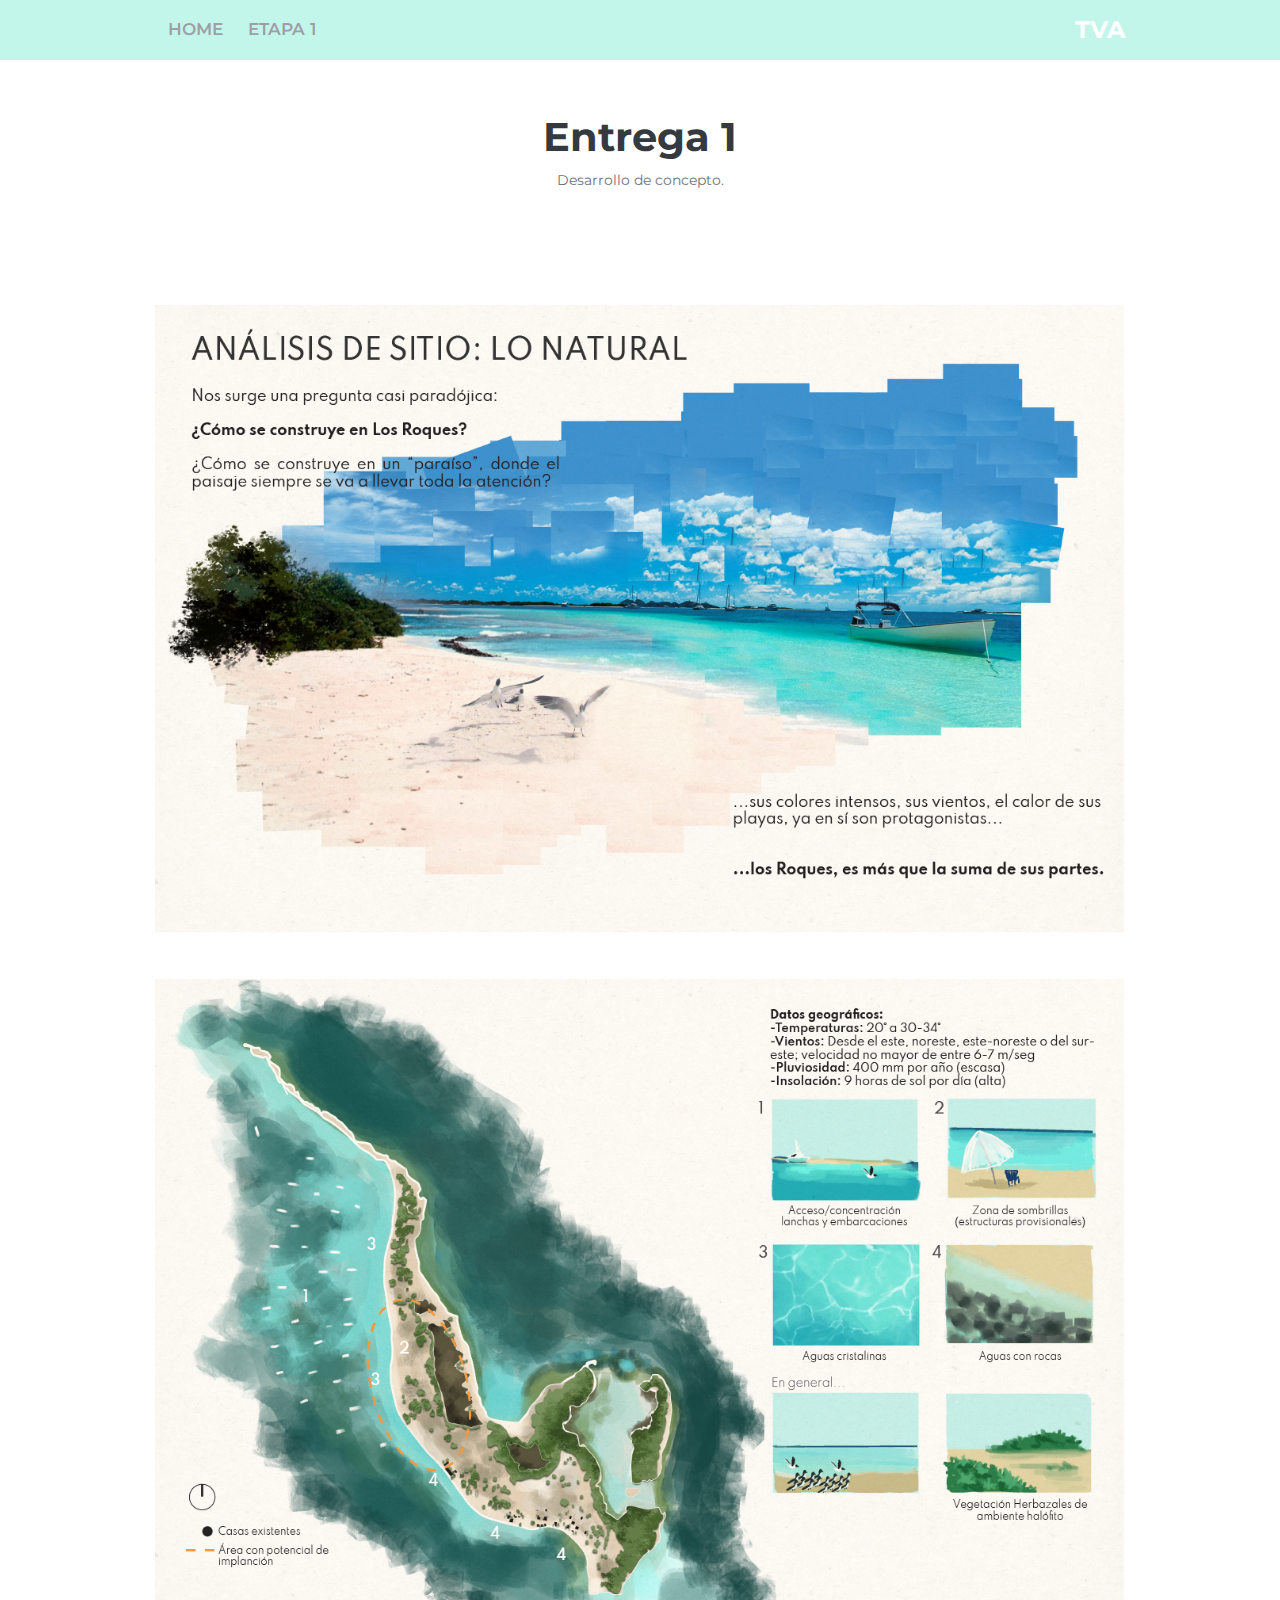
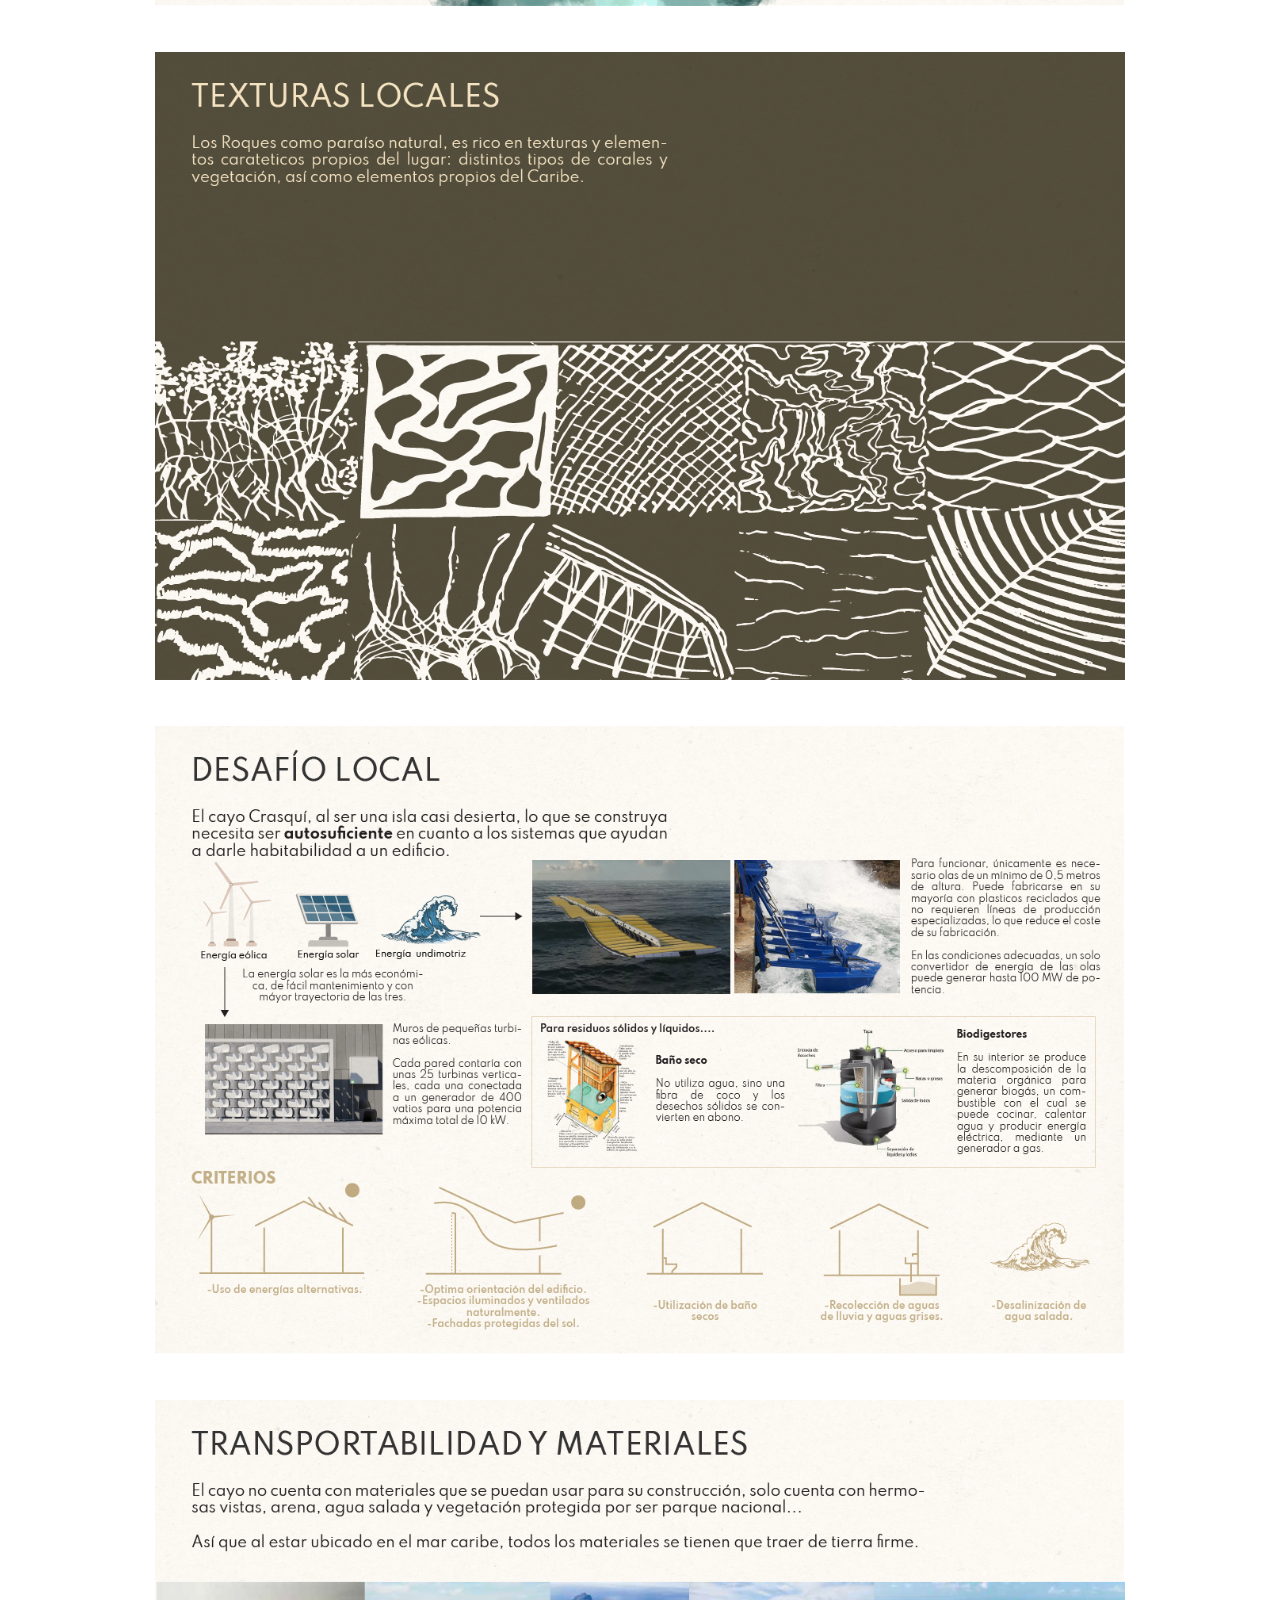
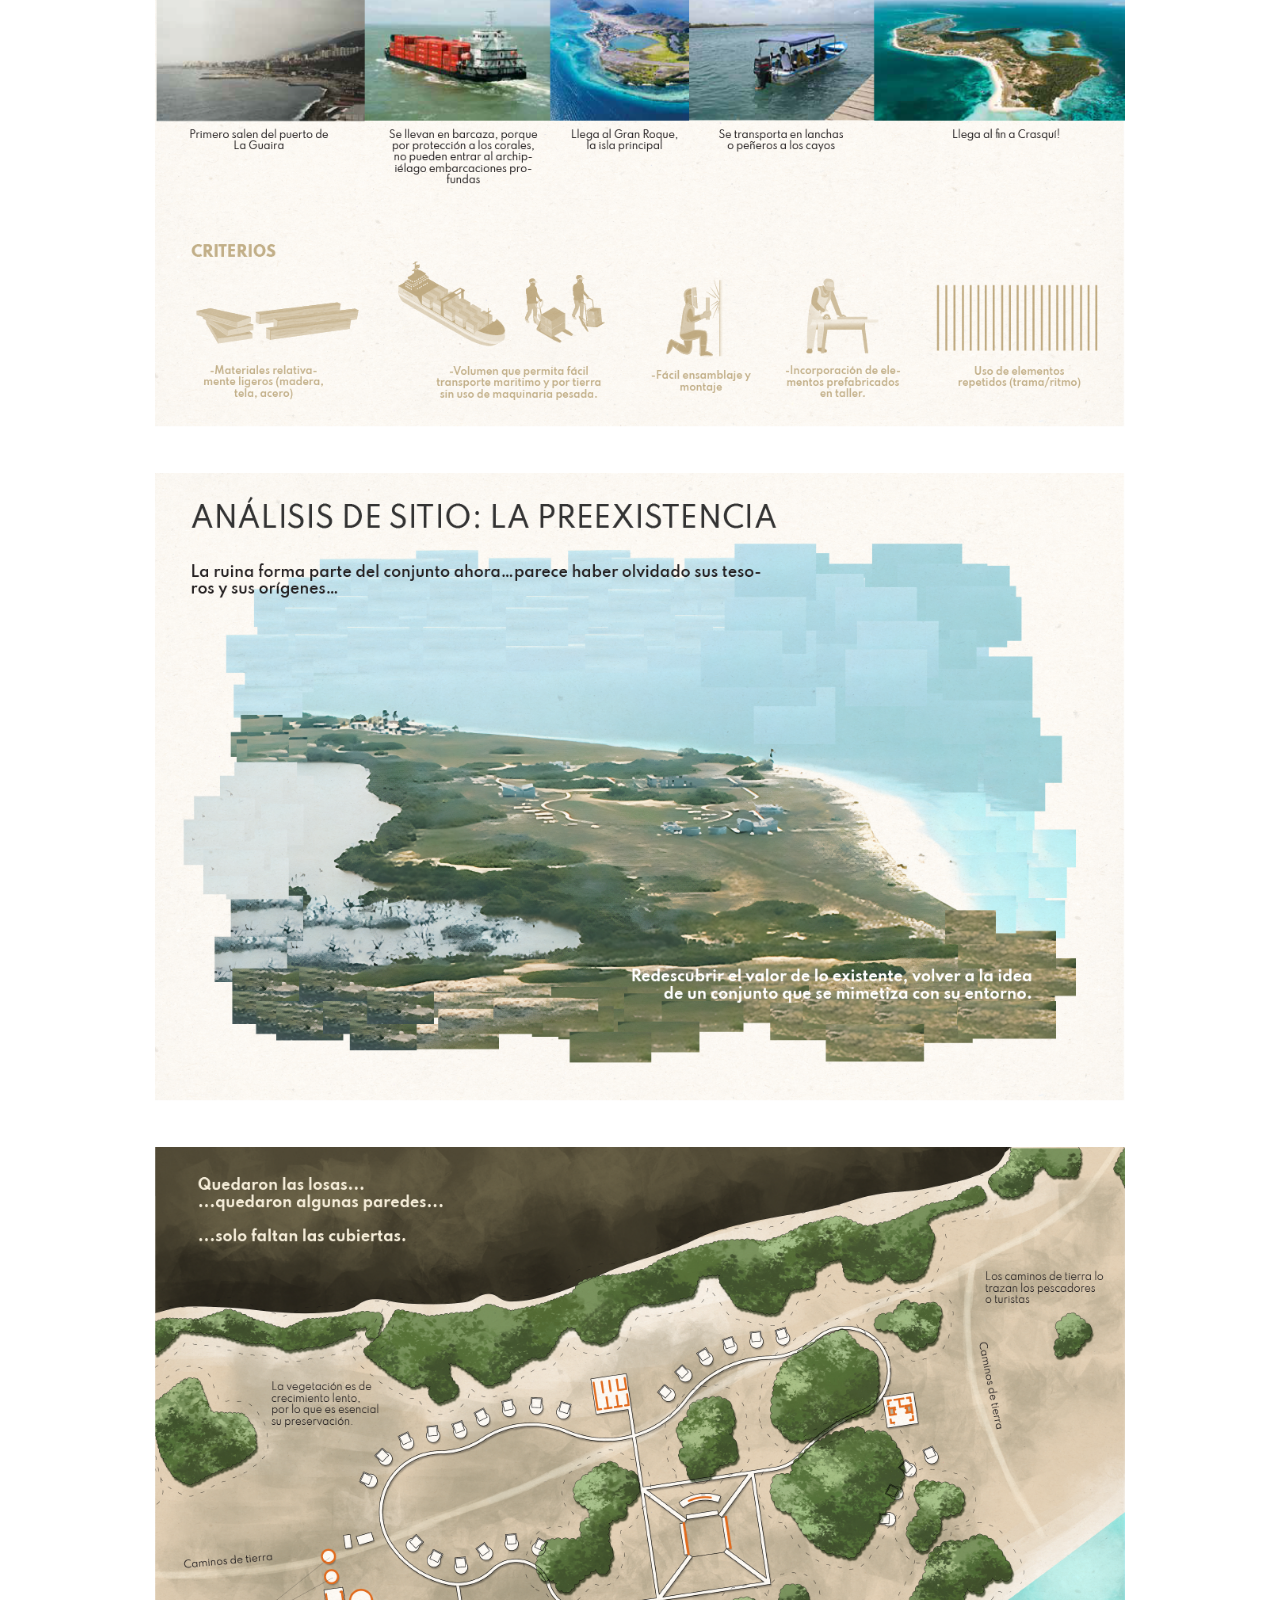
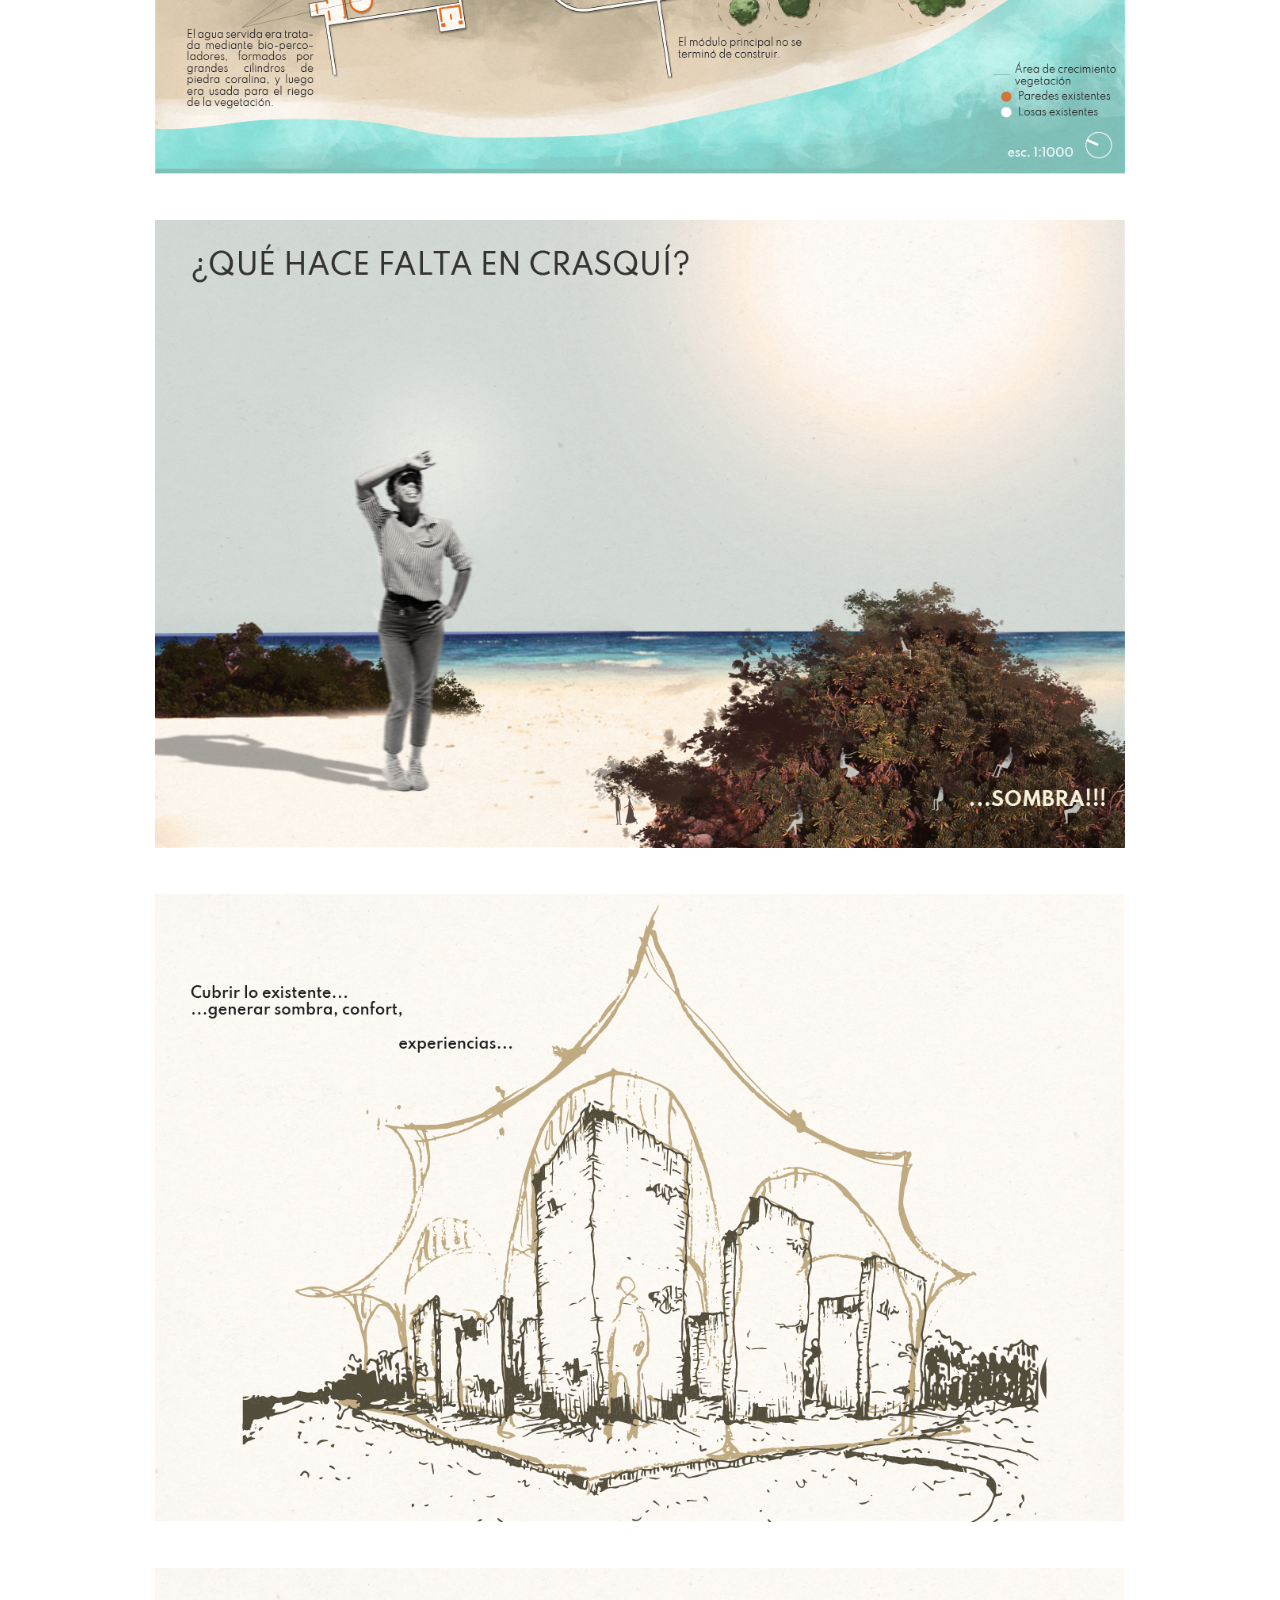
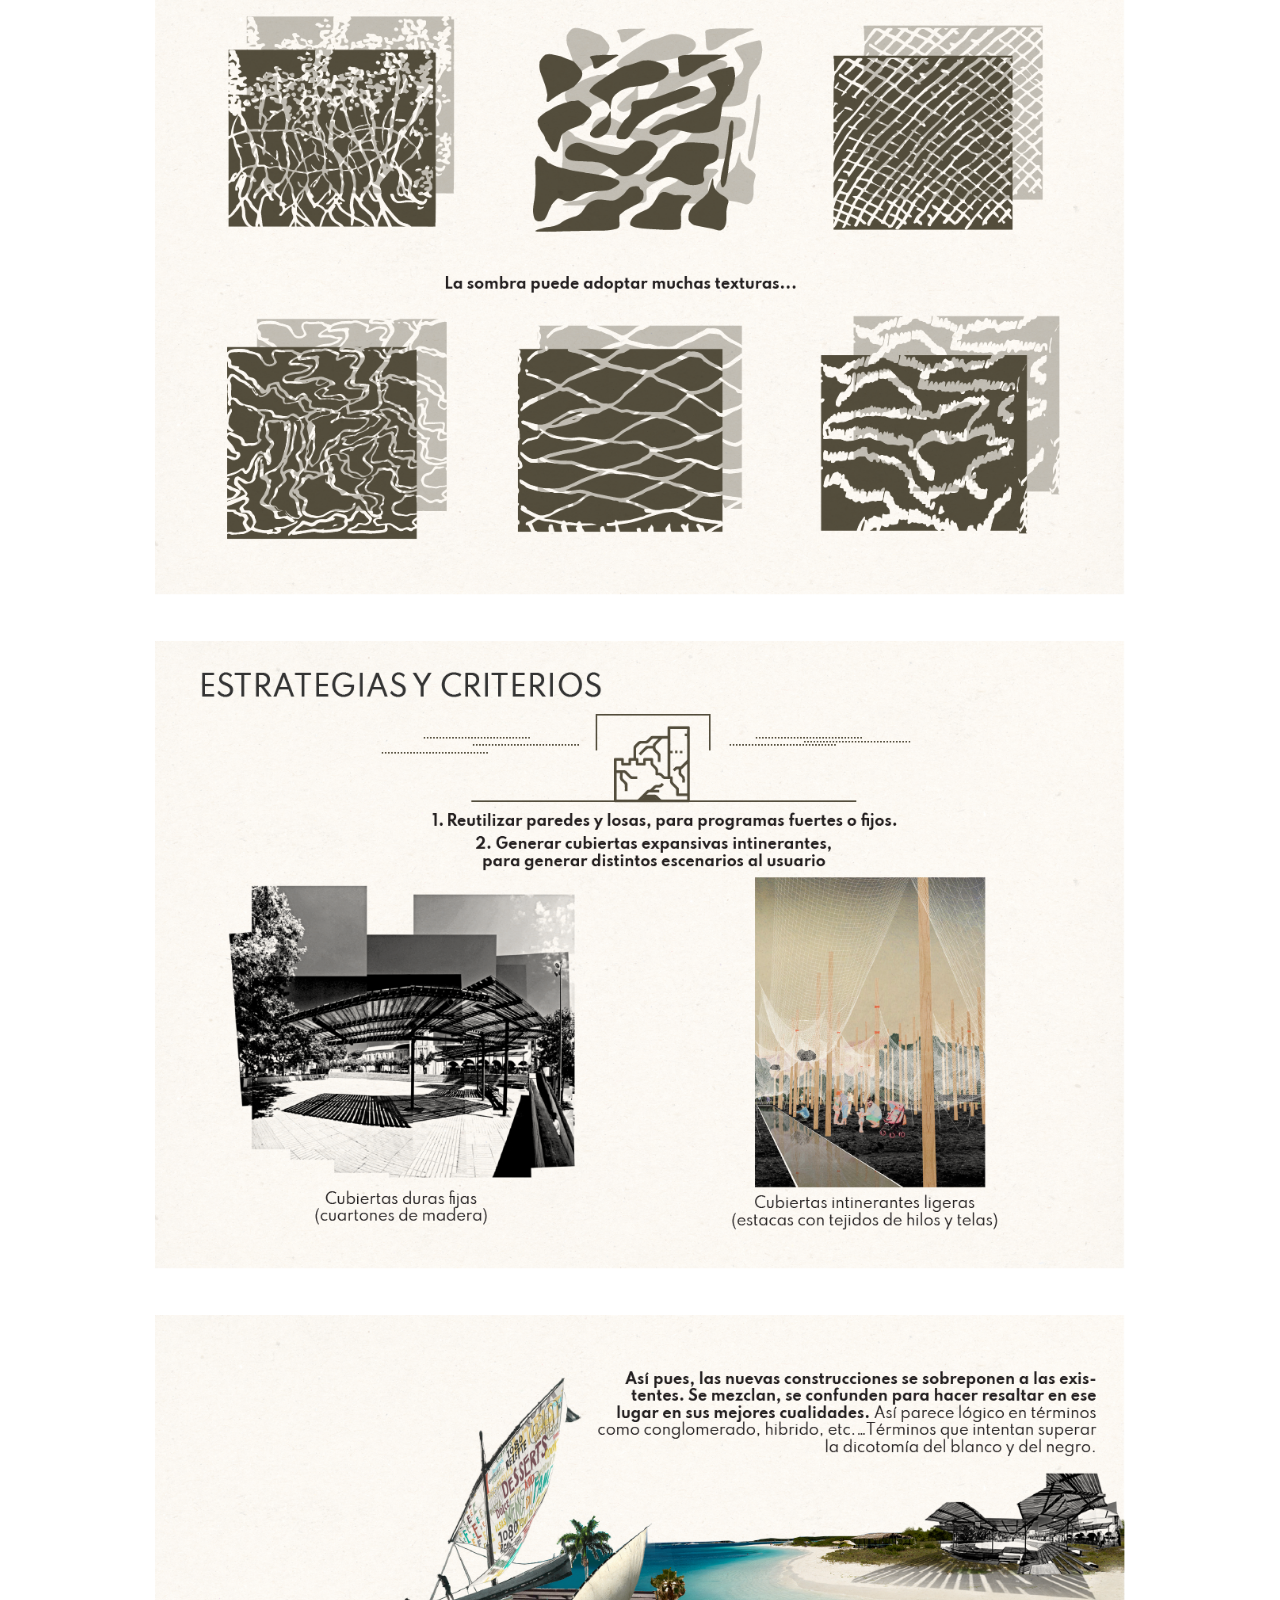
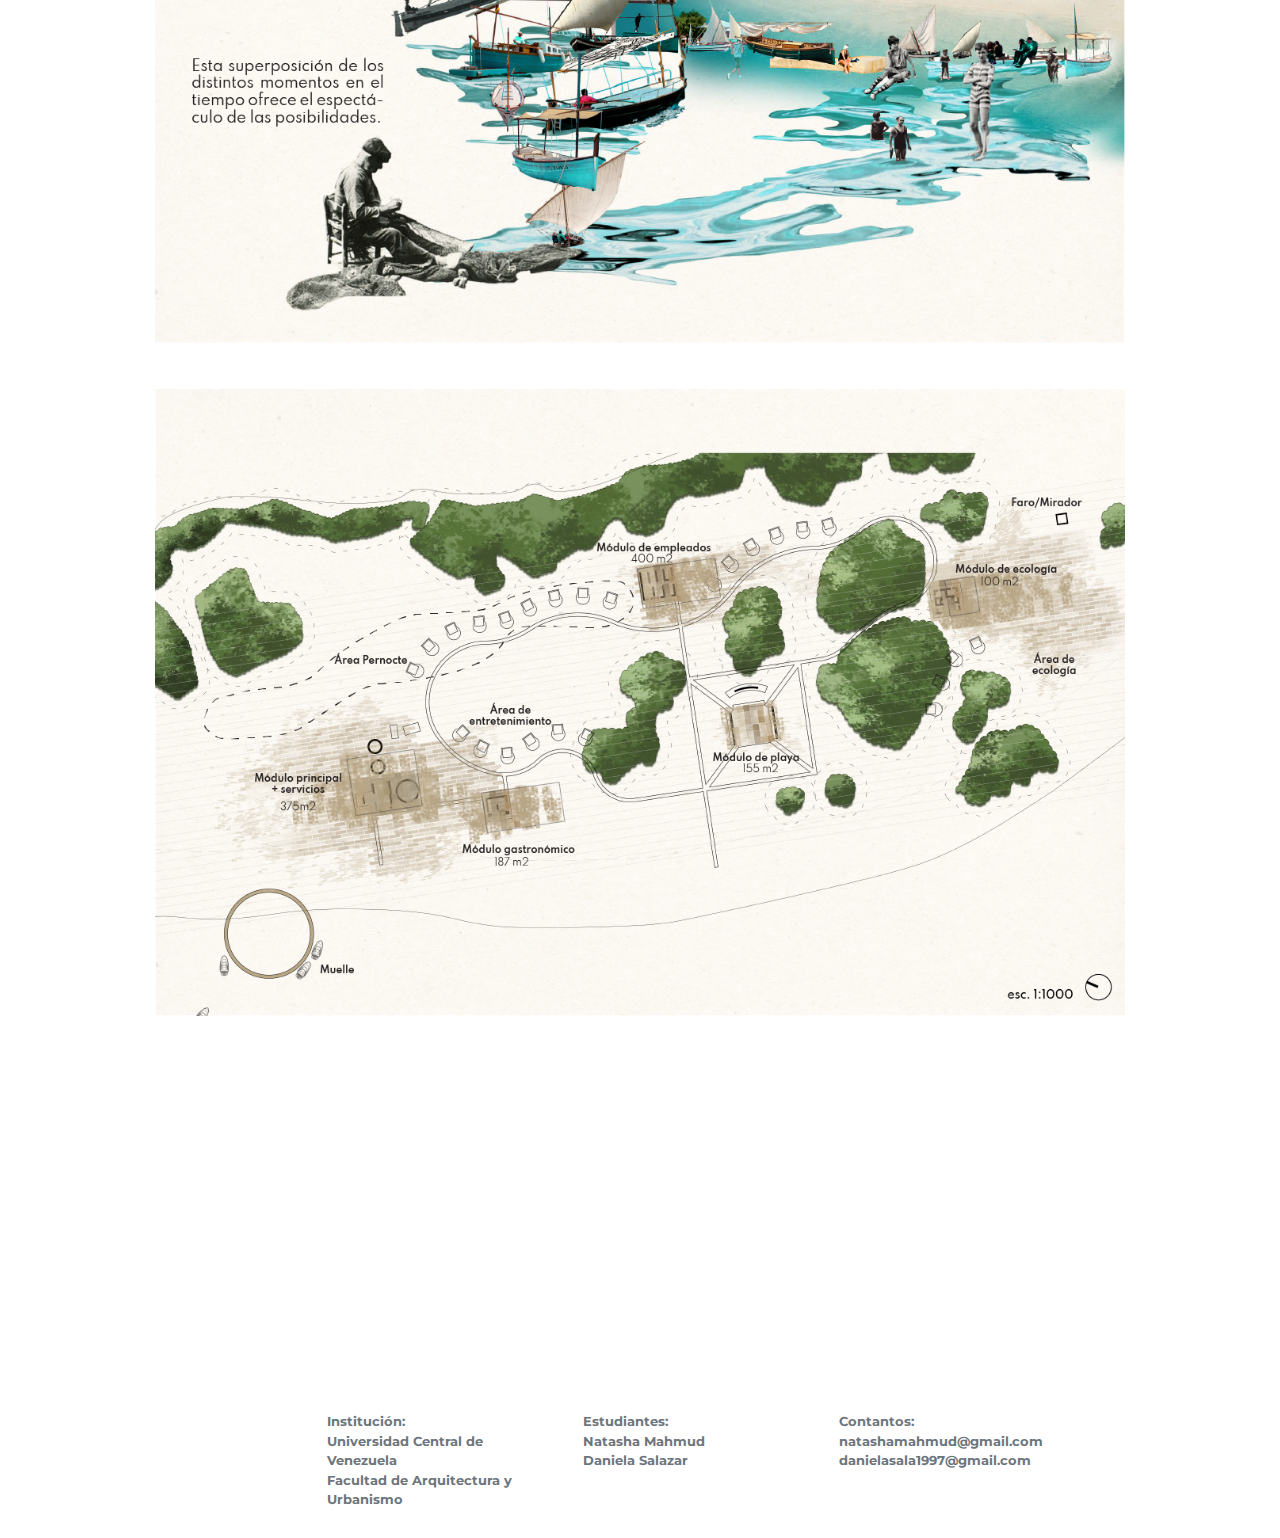
==== entrega-1.html @ b653d23f "subida sin imagenes" ====
<!DOCTYPE html>
<html lang="en">
<head>
	<meta charset="utf-8">
    <meta name="viewport" content="width=device-width, initial-scale=1, shrink-to-fit=no">
    <meta name="description" content="TVA project daniela natasha web test">
    <meta name="author" content="Devcrud">
    <title>TVA</title>
    <!-- font icons -->
    <link rel="stylesheet" href="assets/vendors/themify-icons/css/themify-icons.css">
    <!-- Bootstrap + JoeBLog main styles -->
	<link rel="stylesheet" href="assets/css/joeblog.css">
</head>
<body data-spy="scroll" data-target=".navbar" data-offset="40" id="home">
    
    <!-- Page Second Navigation -->
    <nav class="navbar custom-navbar navbar-expand-md navbar-light bg-primary sticky-top">
        <div class="container">
            <button class="navbar-toggler" type="button" data-toggle="collapse" data-target="#navbarSupportedContent" aria-controls="navbarSupportedContent" aria-expanded="false" aria-label="Toggle navigation">
                <span class="navbar-toggler-icon"></span>
            </button>
            <div class="collapse navbar-collapse" id="navbarSupportedContent">
                <ul class="navbar-nav">                     
                    <li class="nav-item">
                        <a class="nav-link" href="index.html">Home</a>
                    </li>
                    <li class="nav-item">
                        <a class="nav-link" href="entrega-1.html">Etapa 1</a>
                    </li>
                </ul>
            </div>
            <div class="logo">
                TVA
            </div>
        </div>
    </nav>
    <!-- End Of Page Second Navigation -->

    <!-- Page Header -->
    <header class="page-header page-header-mini">
        <h1 class="title">Entrega 1</h1>
        <ol class="breadcrumb pb-0">
            <li class="breadcrumb-item active" aria-current="page">Desarrollo de concepto.</li>
        </ol>
    </header>
    <!-- End Of Page Header -->

    <section class="container">
        <div class="page-container">
            <div class="page-content">
                <div class="card">
                    <div class="card-header pt-0">
                        <div class="blog-media mb-4">
                            <img src="assets/imgs/PORTADA.png" alt="" class="w-100">
                            <!-- <a href="#" class="badge badge-primary">#Salupt</a>  -->
                        </div>  
                    </div>            
                </div> 
                <div class="card">
                    <div class="card-header pt-0">
                        <div class="blog-media mb-4">
                            <img src="assets/imgs/22 10 05 ENTREGA 1-01.png" alt="" class="w-100">
                            <!-- <a href="#" class="badge badge-primary">#Salupt</a>  -->
                        </div>  
                    </div>            
                </div> 
                <div class="card">
                    <div class="card-header pt-0">
                        <div class="blog-media mb-4">
                            <img src="assets/imgs/22 10 05 ENTREGA 1-02.png" alt="" class="w-100">
                            <!-- <a href="#" class="badge badge-primary">#Salupt</a>  -->
                        </div>  
                    </div>            
                </div> 
                <div class="card">
                    <div class="card-header pt-0">
                        <div class="blog-media mb-4">
                            <img src="assets/imgs/22 10 05 ENTREGA 1-03.png" alt="" class="w-100">
                            <!-- <a href="#" class="badge badge-primary">#Salupt</a>  -->
                        </div>  
                    </div>            
                </div> 
                <div class="card">
                    <div class="card-header pt-0">
                        <div class="blog-media mb-4">
                            <img src="assets/imgs/22 10 05 ENTREGA 1-04.png" alt="" class="w-100">
                            <!-- <a href="#" class="badge badge-primary">#Salupt</a>  -->
                        </div>  
                    </div>            
                </div> 
                <div class="card">
                    <div class="card-header pt-0">
                        <div class="blog-media mb-4">
                            <img src="assets/imgs/22 10 05 ENTREGA 1-05.png" alt="" class="w-100">
                            <!-- <a href="#" class="badge badge-primary">#Salupt</a>  -->
                        </div>  
                    </div>            
                </div> 
                <div class="card">
                    <div class="card-header pt-0">
                        <div class="blog-media mb-4">
                            <img src="assets/imgs/22 10 05 ENTREGA 1-06.png" alt="" class="w-100">
                            <!-- <a href="#" class="badge badge-primary">#Salupt</a>  -->
                        </div>  
                    </div>            
                </div> 
                <div class="card">
                    <div class="card-header pt-0">
                        <div class="blog-media mb-4">
                            <img src="assets/imgs/22 10 05 ENTREGA 1-07.png" alt="" class="w-100">
                            <!-- <a href="#" class="badge badge-primary">#Salupt</a>  -->
                        </div>  
                    </div>            
                </div> 
                <div class="card">
                    <div class="card-header pt-0">
                        <div class="blog-media mb-4">
                            <img src="assets/imgs/22 10 05 ENTREGA 1-08.png" alt="" class="w-100">
                            <!-- <a href="#" class="badge badge-primary">#Salupt</a>  -->
                        </div>  
                    </div>            
                </div> 
                <div class="card">
                    <div class="card-header pt-0">
                        <div class="blog-media mb-4">
                            <img src="assets/imgs/22 10 05 ENTREGA 1-09.png" alt="" class="w-100">
                            <!-- <a href="#" class="badge badge-primary">#Salupt</a>  -->
                        </div>  
                    </div>            
                </div> 
                <div class="card">
                    <div class="card-header pt-0">
                        <div class="blog-media mb-4">
                            <img src="assets/imgs/22 10 05 ENTREGA 1-10.png" alt="" class="w-100">
                            <!-- <a href="#" class="badge badge-primary">#Salupt</a>  -->
                        </div>  
                    </div>            
                </div> 
                <div class="card">
                    <div class="card-header pt-0">
                        <div class="blog-media mb-4">
                            <img src="assets/imgs/22 10 05 ENTREGA 1-11.png" alt="" class="w-100">
                            <!-- <a href="#" class="badge badge-primary">#Salupt</a>  -->
                        </div>  
                    </div>            
                </div> 
                <div class="card">
                    <div class="card-header pt-0">
                        <div class="blog-media mb-4">
                            <img src="assets/imgs/22 10 05 ENTREGA 1-12.png" alt="" class="w-100">
                            <!-- <a href="#" class="badge badge-primary">#Salupt</a>  -->
                        </div>  
                    </div>            
                </div> 
                <div class="card">
                    <div class="card-header pt-0">
                        <div class="blog-media mb-4">
                            <img src="assets/imgs/ENTREGA 22 09 23.png" alt="" class="w-100">
                            <!-- <a href="#" class="badge badge-primary">#Salupt</a>  -->
                        </div>  
                    </div>            
                </div> 
                <div class="card">
                    <div class="card-header pt-0">
                        <div class="blog-media mb-4">
                            <img src="assets/imgs/02.png" alt="" class="w-100">
                            <!-- <a href="#" class="badge badge-primary">#Salupt</a>  -->
                        </div>  
                    </div>            
                </div> 
                <div class="card">
                    <div class="card-header pt-0">
                        <div class="blog-media mb-4">
                            <img src="assets/imgs/03.png" alt="" class="w-100">
                            <!-- <a href="#" class="badge badge-primary">#Salupt</a>  -->
                        </div>  
                    </div>            
                </div> 
                <div class="card">
                    <div class="card-header pt-0">
                        <div class="blog-media mb-4">
                            <img src="assets/imgs/vsta.png" alt="" class="w-100">
                            <!-- <a href="#" class="badge badge-primary">#Salupt</a>  -->
                        </div>  
                    </div>            
                </div> 
                <div class="card">
                    <div class="card-header pt-0">
                        <div class="blog-media mb-4">
                            <img src="assets/imgs/PLANTA.png" alt="" class="w-100">
                            <!-- <a href="#" class="badge badge-primary">#Salupt</a>  -->
                        </div>  
                    </div>            
                </div> 
    <!-- <h6 class="mt-5 text-center">Related Posts</h6>
    <hr>
    <div class="row">                       
        <div class="col-md-6 col-lg-4">
            <div class="card mb-5">
                <div class="card-header p-0">                                   
                    <div class="blog-media">
                        <img src="assets/imgs/blog-2.jpg" alt="" class="w-100">
                        <a href="#" class="badge badge-primary">#Placeat</a>        
                    </div>  
                </div>
                <div class="card-body px-0">
                    <h6 class="card-title mb-2"><a href="#" class="text-dark">Voluptates Corporis Placeat</a></h6>  
                    <small class="small text-muted">January 20 2019 
                        <span class="px-2">-</span>
                        <a href="#" class="text-muted">34 Comments</a>
                    </small>
                </div>                  
            </div>
        </div>
        <div class="col-md-6 col-lg-4">
            <div class="card mb-5">
                <div class="card-header p-0">                                   
                    <div class="blog-media">
                        <img src="assets/imgs/blog-3.jpg" alt="" class="w-100">
                        <a href="#" class="badge badge-primary">#dolores</a>        
                    </div>  
                </div>
                <div class="card-body px-0">
                    <h6 class="card-title mb-2"><a herf="#" class="text-dark">Dolorum Dolores Itaque</a></h6>   
                    <small class="small text-muted">January 19 2019 
                        <span class="px-2">-</span>
                        <a href="#" class="text-muted">64 Comments</a>
                    </small>
                </div>      
            </div>
        </div>
        <div class="col-md-6 col-lg-4 d-none d-lg-block">
            <div class="card mb-5">
                <div class="card-header p-0">                                   
                    <div class="blog-media">
                        <img src="assets/imgs/blog-4.jpg" alt="" class="w-100">
                        <a href="#" class="badge badge-primary">#amet</a>       
                    </div>  
                </div>
                <div class="card-body px-0">
                    <h6 class="card-title mb-2">Quisquam Dignissimos</h6>   
                    <small class="small text-muted">January 17 2019 
                        <span class="px-2">-</span>
                        <a href="#" class="text-muted">93 Comments</a>
                    </small>
                </div>  
            </div>
        </div>
    </div> -->
            </div>
            <!-- Sidebar -->
        </div>
    </section>

    <!-- Page Footer -->
    <footer class="page-footer">
        <div class="container">
            <div class="row align-items-center justify-content-between">
                <div class="col-md-2 text-center text-md-left mb-3 mb-md-0">
                    <img src="assets/imgs/universidad_central_de_venezuela_logo_9C837D5367_seeklogo_com.png" alt="" class="logo">
                </div>
                <div class="col-md-10 text-center text-md-left">
                    <div class="socials">
                        <div class="row">
                            <div class="col-md-4 col-sm-12">
                                <a href="javascript:void(0)" class="font-weight-bold text-muted mr-4">
                                    Institución:
                                    <br/>
                                    Universidad Central de Venezuela
                                    <br/>
                                    Facultad de Arquitectura y Urbanismo
                                </a>
                            </div>
                            <div class="col-md-4 col-sm-12">
                                <a href="javascript:void(0)" class="font-weight-bold text-muted mr-4">
                                    Estudiantes:
                                    <br/>
                                    Natasha Mahmud
                                    <br/>
                                    Daniela Salazar
                                </a>
                            </div>
                            <div class="col-md-4 col-sm-12">
                                <a href="javascript:void(0)" class="font-weight-bold text-muted mr-4">
                                    Contantos:
                                    <br/>
                                    natashamahmud@gmail.com
                                    <br/>
                                    danielasala1997@gmail.com
                                </a>
                            </div>
                        </div>
                       
                    </div>
                </div>  
            </div>
        </div>      
    </footer>
	<!-- core  -->
    <script src="assets/vendors/jquery/jquery-3.4.1.js"></script>
    <script src="assets/vendors/bootstrap/bootstrap.bundle.js"></script>

    <!-- JoeBLog js -->
    <script src="assets/js/joeblog.js"></script>

</body>
</html>
---- assets/vendors/themify-icons/css/themify-icons.css ----
@font-face {
	font-family: 'themify';
	src:url("../fonts/themify.eot?-fvbane");
	src:url("../fonts/themify.eot?#iefix-fvbane") format("embedded-opentype"),
		url("../fonts/themify.woff?-fvbane") format("woff"),
		url("../fonts/themify.ttf?-fvbane") format("truetype"),
		url("../fonts/themify.svg?-fvbane#themify") format("svg");
	font-weight: normal;
	font-style: normal;
}

[class^="ti-"], [class*=" ti-"] {
	font-family: 'themify';
	speak: none;
	font-style: normal;
	font-weight: normal;
	font-variant: normal;
	text-transform: none;
	line-height: 1;

	/* Better Font Rendering =========== */
	-webkit-font-smoothing: antialiased;
	-moz-osx-font-smoothing: grayscale;
}

.ti-wand:before {
	content: "\e600";
}
.ti-volume:before {
	content: "\e601";
}
.ti-user:before {
	content: "\e602";
}
.ti-unlock:before {
	content: "\e603";
}
.ti-unlink:before {
	content: "\e604";
}
.ti-trash:before {
	content: "\e605";
}
.ti-thought:before {
	content: "\e606";
}
.ti-target:before {
	content: "\e607";
}
.ti-tag:before {
	content: "\e608";
}
.ti-tablet:before {
	content: "\e609";
}
.ti-star:before {
	content: "\e60a";
}
.ti-spray:before {
	content: "\e60b";
}
.ti-signal:before {
	content: "\e60c";
}
.ti-shopping-cart:before {
	content: "\e60d";
}
.ti-shopping-cart-full:before {
	content: "\e60e";
}
.ti-settings:before {
	content: "\e60f";
}
.ti-search:before {
	content: "\e610";
}
.ti-zoom-in:before {
	content: "\e611";
}
.ti-zoom-out:before {
	content: "\e612";
}
.ti-cut:before {
	content: "\e613";
}
.ti-ruler:before {
	content: "\e614";
}
.ti-ruler-pencil:before {
	content: "\e615";
}
.ti-ruler-alt:before {
	content: "\e616";
}
.ti-bookmark:before {
	content: "\e617";
}
.ti-bookmark-alt:before {
	content: "\e618";
}
.ti-reload:before {
	content: "\e619";
}
.ti-plus:before {
	content: "\e61a";
}
.ti-pin:before {
	content: "\e61b";
}
.ti-pencil:before {
	content: "\e61c";
}
.ti-pencil-alt:before {
	content: "\e61d";
}
.ti-paint-roller:before {
	content: "\e61e";
}
.ti-paint-bucket:before {
	content: "\e61f";
}
.ti-na:before {
	content: "\e620";
}
.ti-mobile:before {
	content: "\e621";
}
.ti-minus:before {
	content: "\e622";
}
.ti-medall:before {
	content: "\e623";
}
.ti-medall-alt:before {
	content: "\e624";
}
.ti-marker:before {
	content: "\e625";
}
.ti-marker-alt:before {
	content: "\e626";
}
.ti-arrow-up:before {
	content: "\e627";
}
.ti-arrow-right:before {
	content: "\e628";
}
.ti-arrow-left:before {
	content: "\e629";
}
.ti-arrow-down:before {
	content: "\e62a";
}
.ti-lock:before {
	content: "\e62b";
}
.ti-location-arrow:before {
	content: "\e62c";
}
.ti-link:before {
	content: "\e62d";
}
.ti-layout:before {
	content: "\e62e";
}
.ti-layers:before {
	content: "\e62f";
}
.ti-layers-alt:before {
	content: "\e630";
}
.ti-key:before {
	content: "\e631";
}
.ti-import:before {
	content: "\e632";
}
.ti-image:before {
	content: "\e633";
}
.ti-heart:before {
	content: "\e634";
}
.ti-heart-broken:before {
	content: "\e635";
}
.ti-hand-stop:before {
	content: "\e636";
}
.ti-hand-open:before {
	content: "\e637";
}
.ti-hand-drag:before {
	content: "\e638";
}
.ti-folder:before {
	content: "\e639";
}
.ti-flag:before {
	content: "\e63a";
}
.ti-flag-alt:before {
	content: "\e63b";
}
.ti-flag-alt-2:before {
	content: "\e63c";
}
.ti-eye:before {
	content: "\e63d";
}
.ti-export:before {
	content: "\e63e";
}
.ti-exchange-vertical:before {
	content: "\e63f";
}
.ti-desktop:before {
	content: "\e640";
}
.ti-cup:before {
	content: "\e641";
}
.ti-crown:before {
	content: "\e642";
}
.ti-comments:before {
	content: "\e643";
}
.ti-comment:before {
	content: "\e644";
}
.ti-comment-alt:before {
	content: "\e645";
}
.ti-close:before {
	content: "\e646";
}
.ti-clip:before {
	content: "\e647";
}
.ti-angle-up:before {
	content: "\e648";
}
.ti-angle-right:before {
	content: "\e649";
}
.ti-angle-left:before {
	content: "\e64a";
}
.ti-angle-down:before {
	content: "\e64b";
}
.ti-check:before {
	content: "\e64c";
}
.ti-check-box:before {
	content: "\e64d";
}
.ti-camera:before {
	content: "\e64e";
}
.ti-announcement:before {
	content: "\e64f";
}
.ti-brush:before {
	content: "\e650";
}
.ti-briefcase:before {
	content: "\e651";
}
.ti-bolt:before {
	content: "\e652";
}
.ti-bolt-alt:before {
	content: "\e653";
}
.ti-blackboard:before {
	content: "\e654";
}
.ti-bag:before {
	content: "\e655";
}
.ti-move:before {
	content: "\e656";
}
.ti-arrows-vertical:before {
	content: "\e657";
}
.ti-arrows-horizontal:before {
	content: "\e658";
}
.ti-fullscreen:before {
	content: "\e659";
}
.ti-arrow-top-right:before {
	content: "\e65a";
}
.ti-arrow-top-left:before {
	content: "\e65b";
}
.ti-arrow-circle-up:before {
	content: "\e65c";
}
.ti-arrow-circle-right:before {
	content: "\e65d";
}
.ti-arrow-circle-left:before {
	content: "\e65e";
}
.ti-arrow-circle-down:before {
	content: "\e65f";
}
.ti-angle-double-up:before {
	content: "\e660";
}
.ti-angle-double-right:before {
	content: "\e661";
}
.ti-angle-double-left:before {
	content: "\e662";
}
.ti-angle-double-down:before {
	content: "\e663";
}
.ti-zip:before {
	content: "\e664";
}
.ti-world:before {
	content: "\e665";
}
.ti-wheelchair:before {
	content: "\e666";
}
.ti-view-list:before {
	content: "\e667";
}
.ti-view-list-alt:before {
	content: "\e668";
}
.ti-view-grid:before {
	content: "\e669";
}
.ti-uppercase:before {
	content: "\e66a";
}
.ti-upload:before {
	content: "\e66b";
}
.ti-underline:before {
	content: "\e66c";
}
.ti-truck:before {
	content: "\e66d";
}
.ti-timer:before {
	content: "\e66e";
}
.ti-ticket:before {
	content: "\e66f";
}
.ti-thumb-up:before {
	content: "\e670";
}
.ti-thumb-down:before {
	content: "\e671";
}
.ti-text:before {
	content: "\e672";
}
.ti-stats-up:before {
	content: "\e673";
}
.ti-stats-down:before {
	content: "\e674";
}
.ti-split-v:before {
	content: "\e675";
}
.ti-split-h:before {
	content: "\e676";
}
.ti-smallcap:before {
	content: "\e677";
}
.ti-shine:before {
	content: "\e678";
}
.ti-shift-right:before {
	content: "\e679";
}
.ti-shift-left:before {
	content: "\e67a";
}
.ti-shield:before {
	content: "\e67b";
}
.ti-notepad:before {
	content: "\e67c";
}
.ti-server:before {
	content: "\e67d";
}
.ti-quote-right:before {
	content: "\e67e";
}
.ti-quote-left:before {
	content: "\e67f";
}
.ti-pulse:before {
	content: "\e680";
}
.ti-printer:before {
	content: "\e681";
}
.ti-power-off:before {
	content: "\e682";
}
.ti-plug:before {
	content: "\e683";
}
.ti-pie-chart:before {
	content: "\e684";
}
.ti-paragraph:before {
	content: "\e685";
}
.ti-panel:before {
	content: "\e686";
}
.ti-package:before {
	content: "\e687";
}
.ti-music:before {
	content: "\e688";
}
.ti-music-alt:before {
	content: "\e689";
}
.ti-mouse:before {
	content: "\e68a";
}
.ti-mouse-alt:before {
	content: "\e68b";
}
.ti-money:before {
	content: "\e68c";
}
.ti-microphone:before {
	content: "\e68d";
}
.ti-menu:before {
	content: "\e68e";
}
.ti-menu-alt:before {
	content: "\e68f";
}
.ti-map:before {
	content: "\e690";
}
.ti-map-alt:before {
	content: "\e691";
}
.ti-loop:before {
	content: "\e692";
}
.ti-location-pin:before {
	content: "\e693";
}
.ti-list:before {
	content: "\e694";
}
.ti-light-bulb:before {
	content: "\e695";
}
.ti-Italic:before {
	content: "\e696";
}
.ti-info:before {
	content: "\e697";
}
.ti-infinite:before {
	content: "\e698";
}
.ti-id-badge:before {
	content: "\e699";
}
.ti-hummer:before {
	content: "\e69a";
}
.ti-home:before {
	content: "\e69b";
}
.ti-help:before {
	content: "\e69c";
}
.ti-headphone:before {
	content: "\e69d";
}
.ti-harddrives:before {
	content: "\e69e";
}
.ti-harddrive:before {
	content: "\e69f";
}
.ti-gift:before {
	content: "\e6a0";
}
.ti-game:before {
	content: "\e6a1";
}
.ti-filter:before {
	content: "\e6a2";
}
.ti-files:before {
	content: "\e6a3";
}
.ti-file:before {
	content: "\e6a4";
}
.ti-eraser:before {
	content: "\e6a5";
}
.ti-envelope:before {
	content: "\e6a6";
}
.ti-download:before {
	content: "\e6a7";
}
.ti-direction:before {
	content: "\e6a8";
}
.ti-direction-alt:before {
	content: "\e6a9";
}
.ti-dashboard:before {
	content: "\e6aa";
}
.ti-control-stop:before {
	content: "\e6ab";
}
.ti-control-shuffle:before {
	content: "\e6ac";
}
.ti-control-play:before {
	content: "\e6ad";
}
.ti-control-pause:before {
	content: "\e6ae";
}
.ti-control-forward:before {
	content: "\e6af";
}
.ti-control-backward:before {
	content: "\e6b0";
}
.ti-cloud:before {
	content: "\e6b1";
}
.ti-cloud-up:before {
	content: "\e6b2";
}
.ti-cloud-down:before {
	content: "\e6b3";
}
.ti-clipboard:before {
	content: "\e6b4";
}
.ti-car:before {
	content: "\e6b5";
}
.ti-calendar:before {
	content: "\e6b6";
}
.ti-book:before {
	content: "\e6b7";
}
.ti-bell:before {
	content: "\e6b8";
}
.ti-basketball:before {
	content: "\e6b9";
}
.ti-bar-chart:before {
	content: "\e6ba";
}
.ti-bar-chart-alt:before {
	content: "\e6bb";
}
.ti-back-right:before {
	content: "\e6bc";
}
.ti-back-left:before {
	content: "\e6bd";
}
.ti-arrows-corner:before {
	content: "\e6be";
}
.ti-archive:before {
	content: "\e6bf";
}
.ti-anchor:before {
	content: "\e6c0";
}
.ti-align-right:before {
	content: "\e6c1";
}
.ti-align-left:before {
	content: "\e6c2";
}
.ti-align-justify:before {
	content: "\e6c3";
}
.ti-align-center:before {
	content: "\e6c4";
}
.ti-alert:before {
	content: "\e6c5";
}
.ti-alarm-clock:before {
	content: "\e6c6";
}
.ti-agenda:before {
	content: "\e6c7";
}
.ti-write:before {
	content: "\e6c8";
}
.ti-window:before {
	content: "\e6c9";
}
.ti-widgetized:before {
	content: "\e6ca";
}
.ti-widget:before {
	content: "\e6cb";
}
.ti-widget-alt:before {
	content: "\e6cc";
}
.ti-wallet:before {
	content: "\e6cd";
}
.ti-video-clapper:before {
	content: "\e6ce";
}
.ti-video-camera:before {
	content: "\e6cf";
}
.ti-vector:before {
	content: "\e6d0";
}
.ti-themify-logo:before {
	content: "\e6d1";
}
.ti-themify-favicon:before {
	content: "\e6d2";
}
.ti-themify-favicon-alt:before {
	content: "\e6d3";
}
.ti-support:before {
	content: "\e6d4";
}
.ti-stamp:before {
	content: "\e6d5";
}
.ti-split-v-alt:before {
	content: "\e6d6";
}
.ti-slice:before {
	content: "\e6d7";
}
.ti-shortcode:before {
	content: "\e6d8";
}
.ti-shift-right-alt:before {
	content: "\e6d9";
}
.ti-shift-left-alt:before {
	content: "\e6da";
}
.ti-ruler-alt-2:before {
	content: "\e6db";
}
.ti-receipt:before {
	content: "\e6dc";
}
.ti-pin2:before {
	content: "\e6dd";
}
.ti-pin-alt:before {
	content: "\e6de";
}
.ti-pencil-alt2:before {
	content: "\e6df";
}
.ti-palette:before {
	content: "\e6e0";
}
.ti-more:before {
	content: "\e6e1";
}
.ti-more-alt:before {
	content: "\e6e2";
}
.ti-microphone-alt:before {
	content: "\e6e3";
}
.ti-magnet:before {
	content: "\e6e4";
}
.ti-line-double:before {
	content: "\e6e5";
}
.ti-line-dotted:before {
	content: "\e6e6";
}
.ti-line-dashed:before {
	content: "\e6e7";
}
.ti-layout-width-full:before {
	content: "\e6e8";
}
.ti-layout-width-default:before {
	content: "\e6e9";
}
.ti-layout-width-default-alt:before {
	content: "\e6ea";
}
.ti-layout-tab:before {
	content: "\e6eb";
}
.ti-layout-tab-window:before {
	content: "\e6ec";
}
.ti-layout-tab-v:before {
	content: "\e6ed";
}
.ti-layout-tab-min:before {
	content: "\e6ee";
}
.ti-layout-slider:before {
	content: "\e6ef";
}
.ti-layout-slider-alt:before {
	content: "\e6f0";
}
.ti-layout-sidebar-right:before {
	content: "\e6f1";
}
.ti-layout-sidebar-none:before {
	content: "\e6f2";
}
.ti-layout-sidebar-left:before {
	content: "\e6f3";
}
.ti-layout-placeholder:before {
	content: "\e6f4";
}
.ti-layout-menu:before {
	content: "\e6f5";
}
.ti-layout-menu-v:before {
	content: "\e6f6";
}
.ti-layout-menu-separated:before {
	content: "\e6f7";
}
.ti-layout-menu-full:before {
	content: "\e6f8";
}
.ti-layout-media-right-alt:before {
	content: "\e6f9";
}
.ti-layout-media-right:before {
	content: "\e6fa";
}
.ti-layout-media-overlay:before {
	content: "\e6fb";
}
.ti-layout-media-overlay-alt:before {
	content: "\e6fc";
}
.ti-layout-media-overlay-alt-2:before {
	content: "\e6fd";
}
.ti-layout-media-left-alt:before {
	content: "\e6fe";
}
.ti-layout-media-left:before {
	content: "\e6ff";
}
.ti-layout-media-center-alt:before {
	content: "\e700";
}
.ti-layout-media-center:before {
	content: "\e701";
}
.ti-layout-list-thumb:before {
	content: "\e702";
}
.ti-layout-list-thumb-alt:before {
	content: "\e703";
}
.ti-layout-list-post:before {
	content: "\e704";
}
.ti-layout-list-large-image:before {
	content: "\e705";
}
.ti-layout-line-solid:before {
	content: "\e706";
}
.ti-layout-grid4:before {
	content: "\e707";
}
.ti-layout-grid3:before {
	content: "\e708";
}
.ti-layout-grid2:before {
	content: "\e709";
}
.ti-layout-grid2-thumb:before {
	content: "\e70a";
}
.ti-layout-cta-right:before {
	content: "\e70b";
}
.ti-layout-cta-left:before {
	content: "\e70c";
}
.ti-layout-cta-center:before {
	content: "\e70d";
}
.ti-layout-cta-btn-right:before {
	content: "\e70e";
}
.ti-layout-cta-btn-left:before {
	content: "\e70f";
}
.ti-layout-column4:before {
	content: "\e710";
}
.ti-layout-column3:before {
	content: "\e711";
}
.ti-layout-column2:before {
	content: "\e712";
}
.ti-layout-accordion-separated:before {
	content: "\e713";
}
.ti-layout-accordion-merged:before {
	content: "\e714";
}
.ti-layout-accordion-list:before {
	content: "\e715";
}
.ti-ink-pen:before {
	content: "\e716";
}
.ti-info-alt:before {
	content: "\e717";
}
.ti-help-alt:before {
	content: "\e718";
}
.ti-headphone-alt:before {
	content: "\e719";
}
.ti-hand-point-up:before {
	content: "\e71a";
}
.ti-hand-point-right:before {
	content: "\e71b";
}
.ti-hand-point-left:before {
	content: "\e71c";
}
.ti-hand-point-down:before {
	content: "\e71d";
}
.ti-gallery:before {
	content: "\e71e";
}
.ti-face-smile:before {
	content: "\e71f";
}
.ti-face-sad:before {
	content: "\e720";
}
.ti-credit-card:before {
	content: "\e721";
}
.ti-control-skip-forward:before {
	content: "\e722";
}
.ti-control-skip-backward:before {
	content: "\e723";
}
.ti-control-record:before {
	content: "\e724";
}
.ti-control-eject:before {
	content: "\e725";
}
.ti-comments-smiley:before {
	content: "\e726";
}
.ti-brush-alt:before {
	content: "\e727";
}
.ti-youtube:before {
	content: "\e728";
}
.ti-vimeo:before {
	content: "\e729";
}
.ti-twitter:before {
	content: "\e72a";
}
.ti-time:before {
	content: "\e72b";
}
.ti-tumblr:before {
	content: "\e72c";
}
.ti-skype:before {
	content: "\e72d";
}
.ti-share:before {
	content: "\e72e";
}
.ti-share-alt:before {
	content: "\e72f";
}
.ti-rocket:before {
	content: "\e730";
}
.ti-pinterest:before {
	content: "\e731";
}
.ti-new-window:before {
	content: "\e732";
}
.ti-microsoft:before {
	content: "\e733";
}
.ti-list-ol:before {
	content: "\e734";
}
.ti-linkedin:before {
	content: "\e735";
}
.ti-layout-sidebar-2:before {
	content: "\e736";
}
.ti-layout-grid4-alt:before {
	content: "\e737";
}
.ti-layout-grid3-alt:before {
	content: "\e738";
}
.ti-layout-grid2-alt:before {
	content: "\e739";
}
.ti-layout-column4-alt:before {
	content: "\e73a";
}
.ti-layout-column3-alt:before {
	content: "\e73b";
}
.ti-layout-column2-alt:before {
	content: "\e73c";
}
.ti-instagram:before {
	content: "\e73d";
}
.ti-google:before {
	content: "\e73e";
}
.ti-github:before {
	content: "\e73f";
}
.ti-flickr:before {
	content: "\e740";
}
.ti-facebook:before {
	content: "\e741";
}
.ti-dropbox:before {
	content: "\e742";
}
.ti-dribbble:before {
	content: "\e743";
}
.ti-apple:before {
	content: "\e744";
}
.ti-android:before {
	content: "\e745";
}
.ti-save:before {
	content: "\e746";
}
.ti-save-alt:before {
	content: "\e747";
}
.ti-yahoo:before {
	content: "\e748";
}
.ti-wordpress:before {
	content: "\e749";
}
.ti-vimeo-alt:before {
	content: "\e74a";
}
.ti-twitter-alt:before {
	content: "\e74b";
}
.ti-tumblr-alt:before {
	content: "\e74c";
}
.ti-trello:before {
	content: "\e74d";
}
.ti-stack-overflow:before {
	content: "\e74e";
}
.ti-soundcloud:before {
	content: "\e74f";
}
.ti-sharethis:before {
	content: "\e750";
}
.ti-sharethis-alt:before {
	content: "\e751";
}
.ti-reddit:before {
	content: "\e752";
}
.ti-pinterest-alt:before {
	content: "\e753";
}
.ti-microsoft-alt:before {
	content: "\e754";
}
.ti-linux:before {
	content: "\e755";
}
.ti-jsfiddle:before {
	content: "\e756";
}
.ti-joomla:before {
	content: "\e757";
}
.ti-html5:before {
	content: "\e758";
}
.ti-flickr-alt:before {
	content: "\e759";
}
.ti-email:before {
	content: "\e75a";
}
.ti-drupal:before {
	content: "\e75b";
}
.ti-dropbox-alt:before {
	content: "\e75c";
}
.ti-css3:before {
	content: "\e75d";
}
.ti-rss:before {
	content: "\e75e";
}
.ti-rss-alt:before {
	content: "\e75f";
}
---- assets/css/joeblog.css ----
@charset "UTF-8";
/*!
=========================================================
* JoeBlog Landing page
=========================================================

* Copyright: 2019 DevCRUD (https://devcrud.com)
* Licensed: (https://devcrud.com/licenses)
* Coded by www.devcrud.com

=========================================================

* The above copyright notice and this permission notice shall be included in all copies or substantial portions of the Software.
*/
@import url("https://fonts.googleapis.com/css?family=Montserrat:100,100i,200,200i,300,300i,400,400i,500,500i,600,600i,700,700i,800,800i,900,900i");
:root {
  --blue: #007bff;
  --indigo: #6610f2;
  --purple: #6f42c1;
  --pink: #e83e8c;
  --red: #f9948d;
  --orange: #fd7e14;
  --yellow: #ffd54f;
  --green: #9ccc65;
  --teal: #c2f6ea;
  --cyan: #81d4fa;
  --white: #fff;
  --gray: #6c757d;
  --gray-dark: #343a40;
  --primary: #c2f6ea;
  --secondary: #adb5bd;
  --success: #9ccc65;
  --info: #81d4fa;
  --warning: #ffd54f;
  --danger: #f9948d;
  --light: #f8f9fa;
  --dark: #343a40;
  --breakpoint-xs: 0;
  --breakpoint-sm: 576px;
  --breakpoint-md: 768px;
  --breakpoint-lg: 992px;
  --breakpoint-xl: 1200px;
  --font-family-sans-serif: -apple-system, BlinkMacSystemFont, "Segoe UI", Roboto, "Helvetica Neue", Arial, sans-serif, "Apple Color Emoji", "Segoe UI Emoji", "Segoe UI Symbol", "Noto Color Emoji";
  --font-family-monospace: SFMono-Regular, Menlo, Monaco, Consolas, "Liberation Mono", "Courier New", monospace;
}

*,
*::before,
*::after {
  box-sizing: border-box;
}

html {
  font-family: sans-serif;
  line-height: 1.15;
  -webkit-text-size-adjust: 100%;
  -webkit-tap-highlight-color: rgba(0, 0, 0, 0);
}

article, aside, figcaption, figure, footer, header, hgroup, main, nav, section {
  display: block;
}

body {
  margin: 0;
  font-family: "Montserrat", sans-serif;
  font-size: 1rem;
  font-weight: 400;
  line-height: 1.5;
  color: #212529;
  text-align: left;
  background-color: #fff;
}

[tabindex="-1"]:focus {
  outline: 0 !important;
}

hr {
  box-sizing: content-box;
  height: 0;
  overflow: visible;
}

h1, h2, h3, h4, h5, h6 {
  margin-top: 0;
  margin-bottom: 0.5rem;
}

p {
  margin-top: 0;
  margin-bottom: 1rem;
}

abbr[title],
abbr[data-original-title] {
  text-decoration: underline;
  -webkit-text-decoration: underline dotted;
          text-decoration: underline dotted;
  cursor: help;
  border-bottom: 0;
  -webkit-text-decoration-skip-ink: none;
          text-decoration-skip-ink: none;
}

address {
  margin-bottom: 1rem;
  font-style: normal;
  line-height: inherit;
}

ol,
ul,
dl {
  margin-top: 0;
  margin-bottom: 1rem;
}

ol ol,
ul ul,
ol ul,
ul ol {
  margin-bottom: 0;
}

dt {
  font-weight: 700;
}

dd {
  margin-bottom: .5rem;
  margin-left: 0;
}

blockquote {
  margin: 0 0 1rem;
}

b,
strong {
  font-weight: bolder;
}

small {
  font-size: 80%;
}

sub,
sup {
  position: relative;
  font-size: 75%;
  line-height: 0;
  vertical-align: baseline;
}

sub {
  bottom: -.25em;
}

sup {
  top: -.5em;
}

a {
  color: #c2f6ea;
  text-decoration: none;
  background-color: transparent;
}

a:hover {
  color: #7fecd3;
  text-decoration: none;
}

a:not([href]):not([tabindex]) {
  color: inherit;
  text-decoration: none;
}

a:not([href]):not([tabindex]):hover, a:not([href]):not([tabindex]):focus {
  color: inherit;
  text-decoration: none;
}

a:not([href]):not([tabindex]):focus {
  outline: 0;
}

pre,
code,
kbd,
samp {
  font-family: SFMono-Regular, Menlo, Monaco, Consolas, "Liberation Mono", "Courier New", monospace;
  font-size: 1em;
}

pre {
  margin-top: 0;
  margin-bottom: 1rem;
  overflow: auto;
}

figure {
  margin: 0 0 1rem;
}

img {
  vertical-align: middle;
  border-style: none;
}

svg {
  overflow: hidden;
  vertical-align: middle;
}

table {
  border-collapse: collapse;
}

caption {
  padding-top: 0.75rem;
  padding-bottom: 0.75rem;
  color: #6c757d;
  text-align: left;
  caption-side: bottom;
}

th {
  text-align: inherit;
}

label {
  display: inline-block;
  margin-bottom: 0.5rem;
}

button {
  border-radius: 0;
}

button:focus {
  outline: 1px dotted;
  outline: 5px auto -webkit-focus-ring-color;
}

input,
button,
select,
optgroup,
textarea {
  margin: 0;
  font-family: inherit;
  font-size: inherit;
  line-height: inherit;
}

button,
input {
  overflow: visible;
}

button,
select {
  text-transform: none;
}

select {
  word-wrap: normal;
}

button,
[type="button"],
[type="reset"],
[type="submit"] {
  -webkit-appearance: button;
}

button:not(:disabled),
[type="button"]:not(:disabled),
[type="reset"]:not(:disabled),
[type="submit"]:not(:disabled) {
  cursor: pointer;
}

button::-moz-focus-inner,
[type="button"]::-moz-focus-inner,
[type="reset"]::-moz-focus-inner,
[type="submit"]::-moz-focus-inner {
  padding: 0;
  border-style: none;
}

input[type="radio"],
input[type="checkbox"] {
  box-sizing: border-box;
  padding: 0;
}

input[type="date"],
input[type="time"],
input[type="datetime-local"],
input[type="month"] {
  -webkit-appearance: listbox;
}

textarea {
  overflow: auto;
  resize: vertical;
}

fieldset {
  min-width: 0;
  padding: 0;
  margin: 0;
  border: 0;
}

legend {
  display: block;
  width: 100%;
  max-width: 100%;
  padding: 0;
  margin-bottom: .5rem;
  font-size: 1.5rem;
  line-height: inherit;
  color: inherit;
  white-space: normal;
}

progress {
  vertical-align: baseline;
}

[type="number"]::-webkit-inner-spin-button,
[type="number"]::-webkit-outer-spin-button {
  height: auto;
}

[type="search"] {
  outline-offset: -2px;
  -webkit-appearance: none;
}

[type="search"]::-webkit-search-decoration {
  -webkit-appearance: none;
}

::-webkit-file-upload-button {
  font: inherit;
  -webkit-appearance: button;
}

output {
  display: inline-block;
}

summary {
  display: list-item;
  cursor: pointer;
}

template {
  display: none;
}

[hidden] {
  display: none !important;
}

h1, h2, h3, h4, h5, h6,
.h1, .h2, .h3, .h4, .h5, .h6 {
  margin-bottom: 0.5rem;
  font-weight: 500;
  line-height: 1.2;
}

h1, .h1 {
  font-size: 2.5rem;
}

h2, .h2 {
  font-size: 2rem;
}

h3, .h3 {
  font-size: 1.75rem;
}

h4, .h4 {
  font-size: 1.5rem;
}

h5, .h5 {
  font-size: 1.25rem;
}

h6, .h6 {
  font-size: 1rem;
}

.lead {
  font-size: 1.25rem;
  font-weight: 300;
}

.display-1 {
  font-size: 6rem;
  font-weight: 300;
  line-height: 1.2;
}

.display-2 {
  font-size: 5.5rem;
  font-weight: 300;
  line-height: 1.2;
}

.display-3 {
  font-size: 4.5rem;
  font-weight: 300;
  line-height: 1.2;
}

.display-4 {
  font-size: 3.5rem;
  font-weight: 300;
  line-height: 1.2;
}

hr {
  margin-top: 1rem;
  margin-bottom: 1rem;
  border: 0;
  border-top: 1px solid rgba(0, 0, 0, 0.1);
}

small,
.small {
  font-size: 80%;
  font-weight: 400;
}

mark,
.mark {
  padding: 0.2em;
  background-color: #fcf8e3;
}

.list-unstyled {
  padding-left: 0;
  list-style: none;
}

.list-inline {
  padding-left: 0;
  list-style: none;
}

.list-inline-item {
  display: inline-block;
}

.list-inline-item:not(:last-child) {
  margin-right: 0.5rem;
}

.initialism {
  font-size: 90%;
  text-transform: uppercase;
}

.blockquote {
  margin-bottom: 1rem;
  font-size: 1.25rem;
}

.blockquote-footer {
  display: block;
  font-size: 80%;
  color: #6c757d;
}

.blockquote-footer::before {
  content: "\2014\00A0";
}

.img-fluid {
  max-width: 100%;
  height: auto;
}

.img-thumbnail {
  padding: 0.25rem;
  background-color: #fff;
  border: 1px solid #dee2e6;
  border-radius: 0rem;
  max-width: 100%;
  height: auto;
}

.figure {
  display: inline-block;
}

.figure-img {
  margin-bottom: 0.5rem;
  line-height: 1;
}

.figure-caption {
  font-size: 90%;
  color: #6c757d;
}

code {
  font-size: 87.5%;
  color: #e83e8c;
  word-break: break-word;
}

a > code {
  color: inherit;
}

kbd {
  padding: 0.2rem 0.4rem;
  font-size: 87.5%;
  color: #fff;
  background-color: #212529;
  border-radius: 0rem;
}

kbd kbd {
  padding: 0;
  font-size: 100%;
  font-weight: 700;
}

pre {
  display: block;
  font-size: 87.5%;
  color: #212529;
}

pre code {
  font-size: inherit;
  color: inherit;
  word-break: normal;
}

.pre-scrollable {
  max-height: 340px;
  overflow-y: scroll;
}

.container {
  width: 100%;
  padding-right: 15px;
  padding-left: 15px;
  margin-right: auto;
  margin-left: auto;
}

@media (min-width: 576px) {
  .container {
    max-width: 540px;
  }
}

@media (min-width: 768px) {
  .container {
    max-width: 720px;
  }
}

@media (min-width: 992px) {
  .container {
    max-width: 960px;
  }
}

@media (min-width: 1200px) {
  .container {
    max-width: 1140px;
  }
}

.container-fluid {
  width: 100%;
  padding-right: 15px;
  padding-left: 15px;
  margin-right: auto;
  margin-left: auto;
}

.row {
  display: -webkit-box;
  display: -webkit-flex;
  display: -ms-flexbox;
  display: flex;
  -webkit-flex-wrap: wrap;
      -ms-flex-wrap: wrap;
          flex-wrap: wrap;
  margin-right: -15px;
  margin-left: -15px;
}

.no-gutters {
  margin-right: 0;
  margin-left: 0;
}

.no-gutters > .col,
.no-gutters > [class*="col-"] {
  padding-right: 0;
  padding-left: 0;
}

.col-1, .col-2, .col-3, .col-4, .col-5, .col-6, .col-7, .col-8, .col-9, .col-10, .col-11, .col-12, .col,
.col-auto, .col-sm-1, .col-sm-2, .col-sm-3, .col-sm-4, .col-sm-5, .col-sm-6, .col-sm-7, .col-sm-8, .col-sm-9, .col-sm-10, .col-sm-11, .col-sm-12, .col-sm,
.col-sm-auto, .col-md-1, .col-md-2, .col-md-3, .col-md-4, .col-md-5, .col-md-6, .col-md-7, .col-md-8, .col-md-9, .col-md-10, .col-md-11, .col-md-12, .col-md,
.col-md-auto, .col-lg-1, .col-lg-2, .col-lg-3, .col-lg-4, .col-lg-5, .col-lg-6, .col-lg-7, .col-lg-8, .col-lg-9, .col-lg-10, .col-lg-11, .col-lg-12, .col-lg,
.col-lg-auto, .col-xl-1, .col-xl-2, .col-xl-3, .col-xl-4, .col-xl-5, .col-xl-6, .col-xl-7, .col-xl-8, .col-xl-9, .col-xl-10, .col-xl-11, .col-xl-12, .col-xl,
.col-xl-auto {
  position: relative;
  width: 100%;
  padding-right: 15px;
  padding-left: 15px;
}

.col {
  -webkit-flex-basis: 0;
      -ms-flex-preferred-size: 0;
          flex-basis: 0;
  -webkit-box-flex: 1;
  -webkit-flex-grow: 1;
      -ms-flex-positive: 1;
          flex-grow: 1;
  max-width: 100%;
}

.col-auto {
  -webkit-box-flex: 0;
  -webkit-flex: 0 0 auto;
      -ms-flex: 0 0 auto;
          flex: 0 0 auto;
  width: auto;
  max-width: 100%;
}

.col-1 {
  -webkit-box-flex: 0;
  -webkit-flex: 0 0 8.33333%;
      -ms-flex: 0 0 8.33333%;
          flex: 0 0 8.33333%;
  max-width: 8.33333%;
}

.col-2 {
  -webkit-box-flex: 0;
  -webkit-flex: 0 0 16.66667%;
      -ms-flex: 0 0 16.66667%;
          flex: 0 0 16.66667%;
  max-width: 16.66667%;
}

.col-3 {
  -webkit-box-flex: 0;
  -webkit-flex: 0 0 25%;
      -ms-flex: 0 0 25%;
          flex: 0 0 25%;
  max-width: 25%;
}

.col-4 {
  -webkit-box-flex: 0;
  -webkit-flex: 0 0 33.33333%;
      -ms-flex: 0 0 33.33333%;
          flex: 0 0 33.33333%;
  max-width: 33.33333%;
}

.col-5 {
  -webkit-box-flex: 0;
  -webkit-flex: 0 0 41.66667%;
      -ms-flex: 0 0 41.66667%;
          flex: 0 0 41.66667%;
  max-width: 41.66667%;
}

.col-6 {
  -webkit-box-flex: 0;
  -webkit-flex: 0 0 50%;
      -ms-flex: 0 0 50%;
          flex: 0 0 50%;
  max-width: 50%;
}

.col-7 {
  -webkit-box-flex: 0;
  -webkit-flex: 0 0 58.33333%;
      -ms-flex: 0 0 58.33333%;
          flex: 0 0 58.33333%;
  max-width: 58.33333%;
}

.col-8 {
  -webkit-box-flex: 0;
  -webkit-flex: 0 0 66.66667%;
      -ms-flex: 0 0 66.66667%;
          flex: 0 0 66.66667%;
  max-width: 66.66667%;
}

.col-9 {
  -webkit-box-flex: 0;
  -webkit-flex: 0 0 75%;
      -ms-flex: 0 0 75%;
          flex: 0 0 75%;
  max-width: 75%;
}

.col-10 {
  -webkit-box-flex: 0;
  -webkit-flex: 0 0 83.33333%;
      -ms-flex: 0 0 83.33333%;
          flex: 0 0 83.33333%;
  max-width: 83.33333%;
}

.col-11 {
  -webkit-box-flex: 0;
  -webkit-flex: 0 0 91.66667%;
      -ms-flex: 0 0 91.66667%;
          flex: 0 0 91.66667%;
  max-width: 91.66667%;
}

.col-12 {
  -webkit-box-flex: 0;
  -webkit-flex: 0 0 100%;
      -ms-flex: 0 0 100%;
          flex: 0 0 100%;
  max-width: 100%;
}

.order-first {
  -webkit-box-ordinal-group: 0;
  -webkit-order: -1;
      -ms-flex-order: -1;
          order: -1;
}

.order-last {
  -webkit-box-ordinal-group: 14;
  -webkit-order: 13;
      -ms-flex-order: 13;
          order: 13;
}

.order-0 {
  -webkit-box-ordinal-group: 1;
  -webkit-order: 0;
      -ms-flex-order: 0;
          order: 0;
}

.order-1 {
  -webkit-box-ordinal-group: 2;
  -webkit-order: 1;
      -ms-flex-order: 1;
          order: 1;
}

.order-2 {
  -webkit-box-ordinal-group: 3;
  -webkit-order: 2;
      -ms-flex-order: 2;
          order: 2;
}

.order-3 {
  -webkit-box-ordinal-group: 4;
  -webkit-order: 3;
      -ms-flex-order: 3;
          order: 3;
}

.order-4 {
  -webkit-box-ordinal-group: 5;
  -webkit-order: 4;
      -ms-flex-order: 4;
          order: 4;
}

.order-5 {
  -webkit-box-ordinal-group: 6;
  -webkit-order: 5;
      -ms-flex-order: 5;
          order: 5;
}

.order-6 {
  -webkit-box-ordinal-group: 7;
  -webkit-order: 6;
      -ms-flex-order: 6;
          order: 6;
}

.order-7 {
  -webkit-box-ordinal-group: 8;
  -webkit-order: 7;
      -ms-flex-order: 7;
          order: 7;
}

.order-8 {
  -webkit-box-ordinal-group: 9;
  -webkit-order: 8;
      -ms-flex-order: 8;
          order: 8;
}

.order-9 {
  -webkit-box-ordinal-group: 10;
  -webkit-order: 9;
      -ms-flex-order: 9;
          order: 9;
}

.order-10 {
  -webkit-box-ordinal-group: 11;
  -webkit-order: 10;
      -ms-flex-order: 10;
          order: 10;
}

.order-11 {
  -webkit-box-ordinal-group: 12;
  -webkit-order: 11;
      -ms-flex-order: 11;
          order: 11;
}

.order-12 {
  -webkit-box-ordinal-group: 13;
  -webkit-order: 12;
      -ms-flex-order: 12;
          order: 12;
}

.offset-1 {
  margin-left: 8.33333%;
}

.offset-2 {
  margin-left: 16.66667%;
}

.offset-3 {
  margin-left: 25%;
}

.offset-4 {
  margin-left: 33.33333%;
}

.offset-5 {
  margin-left: 41.66667%;
}

.offset-6 {
  margin-left: 50%;
}

.offset-7 {
  margin-left: 58.33333%;
}

.offset-8 {
  margin-left: 66.66667%;
}

.offset-9 {
  margin-left: 75%;
}

.offset-10 {
  margin-left: 83.33333%;
}

.offset-11 {
  margin-left: 91.66667%;
}

@media (min-width: 576px) {
  .col-sm {
    -webkit-flex-basis: 0;
        -ms-flex-preferred-size: 0;
            flex-basis: 0;
    -webkit-box-flex: 1;
    -webkit-flex-grow: 1;
        -ms-flex-positive: 1;
            flex-grow: 1;
    max-width: 100%;
  }
  .col-sm-auto {
    -webkit-box-flex: 0;
    -webkit-flex: 0 0 auto;
        -ms-flex: 0 0 auto;
            flex: 0 0 auto;
    width: auto;
    max-width: 100%;
  }
  .col-sm-1 {
    -webkit-box-flex: 0;
    -webkit-flex: 0 0 8.33333%;
        -ms-flex: 0 0 8.33333%;
            flex: 0 0 8.33333%;
    max-width: 8.33333%;
  }
  .col-sm-2 {
    -webkit-box-flex: 0;
    -webkit-flex: 0 0 16.66667%;
        -ms-flex: 0 0 16.66667%;
            flex: 0 0 16.66667%;
    max-width: 16.66667%;
  }
  .col-sm-3 {
    -webkit-box-flex: 0;
    -webkit-flex: 0 0 25%;
        -ms-flex: 0 0 25%;
            flex: 0 0 25%;
    max-width: 25%;
  }
  .col-sm-4 {
    -webkit-box-flex: 0;
    -webkit-flex: 0 0 33.33333%;
        -ms-flex: 0 0 33.33333%;
            flex: 0 0 33.33333%;
    max-width: 33.33333%;
  }
  .col-sm-5 {
    -webkit-box-flex: 0;
    -webkit-flex: 0 0 41.66667%;
        -ms-flex: 0 0 41.66667%;
            flex: 0 0 41.66667%;
    max-width: 41.66667%;
  }
  .col-sm-6 {
    -webkit-box-flex: 0;
    -webkit-flex: 0 0 50%;
        -ms-flex: 0 0 50%;
            flex: 0 0 50%;
    max-width: 50%;
  }
  .col-sm-7 {
    -webkit-box-flex: 0;
    -webkit-flex: 0 0 58.33333%;
        -ms-flex: 0 0 58.33333%;
            flex: 0 0 58.33333%;
    max-width: 58.33333%;
  }
  .col-sm-8 {
    -webkit-box-flex: 0;
    -webkit-flex: 0 0 66.66667%;
        -ms-flex: 0 0 66.66667%;
            flex: 0 0 66.66667%;
    max-width: 66.66667%;
  }
  .col-sm-9 {
    -webkit-box-flex: 0;
    -webkit-flex: 0 0 75%;
        -ms-flex: 0 0 75%;
            flex: 0 0 75%;
    max-width: 75%;
  }
  .col-sm-10 {
    -webkit-box-flex: 0;
    -webkit-flex: 0 0 83.33333%;
        -ms-flex: 0 0 83.33333%;
            flex: 0 0 83.33333%;
    max-width: 83.33333%;
  }
  .col-sm-11 {
    -webkit-box-flex: 0;
    -webkit-flex: 0 0 91.66667%;
        -ms-flex: 0 0 91.66667%;
            flex: 0 0 91.66667%;
    max-width: 91.66667%;
  }
  .col-sm-12 {
    -webkit-box-flex: 0;
    -webkit-flex: 0 0 100%;
        -ms-flex: 0 0 100%;
            flex: 0 0 100%;
    max-width: 100%;
  }
  .order-sm-first {
    -webkit-box-ordinal-group: 0;
    -webkit-order: -1;
        -ms-flex-order: -1;
            order: -1;
  }
  .order-sm-last {
    -webkit-box-ordinal-group: 14;
    -webkit-order: 13;
        -ms-flex-order: 13;
            order: 13;
  }
  .order-sm-0 {
    -webkit-box-ordinal-group: 1;
    -webkit-order: 0;
        -ms-flex-order: 0;
            order: 0;
  }
  .order-sm-1 {
    -webkit-box-ordinal-group: 2;
    -webkit-order: 1;
        -ms-flex-order: 1;
            order: 1;
  }
  .order-sm-2 {
    -webkit-box-ordinal-group: 3;
    -webkit-order: 2;
        -ms-flex-order: 2;
            order: 2;
  }
  .order-sm-3 {
    -webkit-box-ordinal-group: 4;
    -webkit-order: 3;
        -ms-flex-order: 3;
            order: 3;
  }
  .order-sm-4 {
    -webkit-box-ordinal-group: 5;
    -webkit-order: 4;
        -ms-flex-order: 4;
            order: 4;
  }
  .order-sm-5 {
    -webkit-box-ordinal-group: 6;
    -webkit-order: 5;
        -ms-flex-order: 5;
            order: 5;
  }
  .order-sm-6 {
    -webkit-box-ordinal-group: 7;
    -webkit-order: 6;
        -ms-flex-order: 6;
            order: 6;
  }
  .order-sm-7 {
    -webkit-box-ordinal-group: 8;
    -webkit-order: 7;
        -ms-flex-order: 7;
            order: 7;
  }
  .order-sm-8 {
    -webkit-box-ordinal-group: 9;
    -webkit-order: 8;
        -ms-flex-order: 8;
            order: 8;
  }
  .order-sm-9 {
    -webkit-box-ordinal-group: 10;
    -webkit-order: 9;
        -ms-flex-order: 9;
            order: 9;
  }
  .order-sm-10 {
    -webkit-box-ordinal-group: 11;
    -webkit-order: 10;
        -ms-flex-order: 10;
            order: 10;
  }
  .order-sm-11 {
    -webkit-box-ordinal-group: 12;
    -webkit-order: 11;
        -ms-flex-order: 11;
            order: 11;
  }
  .order-sm-12 {
    -webkit-box-ordinal-group: 13;
    -webkit-order: 12;
        -ms-flex-order: 12;
            order: 12;
  }
  .offset-sm-0 {
    margin-left: 0;
  }
  .offset-sm-1 {
    margin-left: 8.33333%;
  }
  .offset-sm-2 {
    margin-left: 16.66667%;
  }
  .offset-sm-3 {
    margin-left: 25%;
  }
  .offset-sm-4 {
    margin-left: 33.33333%;
  }
  .offset-sm-5 {
    margin-left: 41.66667%;
  }
  .offset-sm-6 {
    margin-left: 50%;
  }
  .offset-sm-7 {
    margin-left: 58.33333%;
  }
  .offset-sm-8 {
    margin-left: 66.66667%;
  }
  .offset-sm-9 {
    margin-left: 75%;
  }
  .offset-sm-10 {
    margin-left: 83.33333%;
  }
  .offset-sm-11 {
    margin-left: 91.66667%;
  }
}

@media (min-width: 768px) {
  .col-md {
    -webkit-flex-basis: 0;
        -ms-flex-preferred-size: 0;
            flex-basis: 0;
    -webkit-box-flex: 1;
    -webkit-flex-grow: 1;
        -ms-flex-positive: 1;
            flex-grow: 1;
    max-width: 100%;
  }
  .col-md-auto {
    -webkit-box-flex: 0;
    -webkit-flex: 0 0 auto;
        -ms-flex: 0 0 auto;
            flex: 0 0 auto;
    width: auto;
    max-width: 100%;
  }
  .col-md-1 {
    -webkit-box-flex: 0;
    -webkit-flex: 0 0 8.33333%;
        -ms-flex: 0 0 8.33333%;
            flex: 0 0 8.33333%;
    max-width: 8.33333%;
  }
  .col-md-2 {
    -webkit-box-flex: 0;
    -webkit-flex: 0 0 16.66667%;
        -ms-flex: 0 0 16.66667%;
            flex: 0 0 16.66667%;
    max-width: 16.66667%;
  }
  .col-md-3 {
    -webkit-box-flex: 0;
    -webkit-flex: 0 0 25%;
        -ms-flex: 0 0 25%;
            flex: 0 0 25%;
    max-width: 25%;
  }
  .col-md-4 {
    -webkit-box-flex: 0;
    -webkit-flex: 0 0 33.33333%;
        -ms-flex: 0 0 33.33333%;
            flex: 0 0 33.33333%;
    max-width: 33.33333%;
  }
  .col-md-5 {
    -webkit-box-flex: 0;
    -webkit-flex: 0 0 41.66667%;
        -ms-flex: 0 0 41.66667%;
            flex: 0 0 41.66667%;
    max-width: 41.66667%;
  }
  .col-md-6 {
    -webkit-box-flex: 0;
    -webkit-flex: 0 0 50%;
        -ms-flex: 0 0 50%;
            flex: 0 0 50%;
    max-width: 50%;
  }
  .col-md-7 {
    -webkit-box-flex: 0;
    -webkit-flex: 0 0 58.33333%;
        -ms-flex: 0 0 58.33333%;
            flex: 0 0 58.33333%;
    max-width: 58.33333%;
  }
  .col-md-8 {
    -webkit-box-flex: 0;
    -webkit-flex: 0 0 66.66667%;
        -ms-flex: 0 0 66.66667%;
            flex: 0 0 66.66667%;
    max-width: 66.66667%;
  }
  .col-md-9 {
    -webkit-box-flex: 0;
    -webkit-flex: 0 0 75%;
        -ms-flex: 0 0 75%;
            flex: 0 0 75%;
    max-width: 75%;
  }
  .col-md-10 {
    -webkit-box-flex: 0;
    -webkit-flex: 0 0 83.33333%;
        -ms-flex: 0 0 83.33333%;
            flex: 0 0 83.33333%;
    max-width: 83.33333%;
  }
  .col-md-11 {
    -webkit-box-flex: 0;
    -webkit-flex: 0 0 91.66667%;
        -ms-flex: 0 0 91.66667%;
            flex: 0 0 91.66667%;
    max-width: 91.66667%;
  }
  .col-md-12 {
    -webkit-box-flex: 0;
    -webkit-flex: 0 0 100%;
        -ms-flex: 0 0 100%;
            flex: 0 0 100%;
    max-width: 100%;
  }
  .order-md-first {
    -webkit-box-ordinal-group: 0;
    -webkit-order: -1;
        -ms-flex-order: -1;
            order: -1;
  }
  .order-md-last {
    -webkit-box-ordinal-group: 14;
    -webkit-order: 13;
        -ms-flex-order: 13;
            order: 13;
  }
  .order-md-0 {
    -webkit-box-ordinal-group: 1;
    -webkit-order: 0;
        -ms-flex-order: 0;
            order: 0;
  }
  .order-md-1 {
    -webkit-box-ordinal-group: 2;
    -webkit-order: 1;
        -ms-flex-order: 1;
            order: 1;
  }
  .order-md-2 {
    -webkit-box-ordinal-group: 3;
    -webkit-order: 2;
        -ms-flex-order: 2;
            order: 2;
  }
  .order-md-3 {
    -webkit-box-ordinal-group: 4;
    -webkit-order: 3;
        -ms-flex-order: 3;
            order: 3;
  }
  .order-md-4 {
    -webkit-box-ordinal-group: 5;
    -webkit-order: 4;
        -ms-flex-order: 4;
            order: 4;
  }
  .order-md-5 {
    -webkit-box-ordinal-group: 6;
    -webkit-order: 5;
        -ms-flex-order: 5;
            order: 5;
  }
  .order-md-6 {
    -webkit-box-ordinal-group: 7;
    -webkit-order: 6;
        -ms-flex-order: 6;
            order: 6;
  }
  .order-md-7 {
    -webkit-box-ordinal-group: 8;
    -webkit-order: 7;
        -ms-flex-order: 7;
            order: 7;
  }
  .order-md-8 {
    -webkit-box-ordinal-group: 9;
    -webkit-order: 8;
        -ms-flex-order: 8;
            order: 8;
  }
  .order-md-9 {
    -webkit-box-ordinal-group: 10;
    -webkit-order: 9;
        -ms-flex-order: 9;
            order: 9;
  }
  .order-md-10 {
    -webkit-box-ordinal-group: 11;
    -webkit-order: 10;
        -ms-flex-order: 10;
            order: 10;
  }
  .order-md-11 {
    -webkit-box-ordinal-group: 12;
    -webkit-order: 11;
        -ms-flex-order: 11;
            order: 11;
  }
  .order-md-12 {
    -webkit-box-ordinal-group: 13;
    -webkit-order: 12;
        -ms-flex-order: 12;
            order: 12;
  }
  .offset-md-0 {
    margin-left: 0;
  }
  .offset-md-1 {
    margin-left: 8.33333%;
  }
  .offset-md-2 {
    margin-left: 16.66667%;
  }
  .offset-md-3 {
    margin-left: 25%;
  }
  .offset-md-4 {
    margin-left: 33.33333%;
  }
  .offset-md-5 {
    margin-left: 41.66667%;
  }
  .offset-md-6 {
    margin-left: 50%;
  }
  .offset-md-7 {
    margin-left: 58.33333%;
  }
  .offset-md-8 {
    margin-left: 66.66667%;
  }
  .offset-md-9 {
    margin-left: 75%;
  }
  .offset-md-10 {
    margin-left: 83.33333%;
  }
  .offset-md-11 {
    margin-left: 91.66667%;
  }
}

@media (min-width: 992px) {
  .col-lg {
    -webkit-flex-basis: 0;
        -ms-flex-preferred-size: 0;
            flex-basis: 0;
    -webkit-box-flex: 1;
    -webkit-flex-grow: 1;
        -ms-flex-positive: 1;
            flex-grow: 1;
    max-width: 100%;
  }
  .col-lg-auto {
    -webkit-box-flex: 0;
    -webkit-flex: 0 0 auto;
        -ms-flex: 0 0 auto;
            flex: 0 0 auto;
    width: auto;
    max-width: 100%;
  }
  .col-lg-1 {
    -webkit-box-flex: 0;
    -webkit-flex: 0 0 8.33333%;
        -ms-flex: 0 0 8.33333%;
            flex: 0 0 8.33333%;
    max-width: 8.33333%;
  }
  .col-lg-2 {
    -webkit-box-flex: 0;
    -webkit-flex: 0 0 16.66667%;
        -ms-flex: 0 0 16.66667%;
            flex: 0 0 16.66667%;
    max-width: 16.66667%;
  }
  .col-lg-3 {
    -webkit-box-flex: 0;
    -webkit-flex: 0 0 25%;
        -ms-flex: 0 0 25%;
            flex: 0 0 25%;
    max-width: 25%;
  }
  .col-lg-4 {
    -webkit-box-flex: 0;
    -webkit-flex: 0 0 33.33333%;
        -ms-flex: 0 0 33.33333%;
            flex: 0 0 33.33333%;
    max-width: 33.33333%;
  }
  .col-lg-5 {
    -webkit-box-flex: 0;
    -webkit-flex: 0 0 41.66667%;
        -ms-flex: 0 0 41.66667%;
            flex: 0 0 41.66667%;
    max-width: 41.66667%;
  }
  .col-lg-6 {
    -webkit-box-flex: 0;
    -webkit-flex: 0 0 50%;
        -ms-flex: 0 0 50%;
            flex: 0 0 50%;
    max-width: 50%;
  }
  .col-lg-7 {
    -webkit-box-flex: 0;
    -webkit-flex: 0 0 58.33333%;
        -ms-flex: 0 0 58.33333%;
            flex: 0 0 58.33333%;
    max-width: 58.33333%;
  }
  .col-lg-8 {
    -webkit-box-flex: 0;
    -webkit-flex: 0 0 66.66667%;
        -ms-flex: 0 0 66.66667%;
            flex: 0 0 66.66667%;
    max-width: 66.66667%;
  }
  .col-lg-9 {
    -webkit-box-flex: 0;
    -webkit-flex: 0 0 75%;
        -ms-flex: 0 0 75%;
            flex: 0 0 75%;
    max-width: 75%;
  }
  .col-lg-10 {
    -webkit-box-flex: 0;
    -webkit-flex: 0 0 83.33333%;
        -ms-flex: 0 0 83.33333%;
            flex: 0 0 83.33333%;
    max-width: 83.33333%;
  }
  .col-lg-11 {
    -webkit-box-flex: 0;
    -webkit-flex: 0 0 91.66667%;
        -ms-flex: 0 0 91.66667%;
            flex: 0 0 91.66667%;
    max-width: 91.66667%;
  }
  .col-lg-12 {
    -webkit-box-flex: 0;
    -webkit-flex: 0 0 100%;
        -ms-flex: 0 0 100%;
            flex: 0 0 100%;
    max-width: 100%;
  }
  .order-lg-first {
    -webkit-box-ordinal-group: 0;
    -webkit-order: -1;
        -ms-flex-order: -1;
            order: -1;
  }
  .order-lg-last {
    -webkit-box-ordinal-group: 14;
    -webkit-order: 13;
        -ms-flex-order: 13;
            order: 13;
  }
  .order-lg-0 {
    -webkit-box-ordinal-group: 1;
    -webkit-order: 0;
        -ms-flex-order: 0;
            order: 0;
  }
  .order-lg-1 {
    -webkit-box-ordinal-group: 2;
    -webkit-order: 1;
        -ms-flex-order: 1;
            order: 1;
  }
  .order-lg-2 {
    -webkit-box-ordinal-group: 3;
    -webkit-order: 2;
        -ms-flex-order: 2;
            order: 2;
  }
  .order-lg-3 {
    -webkit-box-ordinal-group: 4;
    -webkit-order: 3;
        -ms-flex-order: 3;
            order: 3;
  }
  .order-lg-4 {
    -webkit-box-ordinal-group: 5;
    -webkit-order: 4;
        -ms-flex-order: 4;
            order: 4;
  }
  .order-lg-5 {
    -webkit-box-ordinal-group: 6;
    -webkit-order: 5;
        -ms-flex-order: 5;
            order: 5;
  }
  .order-lg-6 {
    -webkit-box-ordinal-group: 7;
    -webkit-order: 6;
        -ms-flex-order: 6;
            order: 6;
  }
  .order-lg-7 {
    -webkit-box-ordinal-group: 8;
    -webkit-order: 7;
        -ms-flex-order: 7;
            order: 7;
  }
  .order-lg-8 {
    -webkit-box-ordinal-group: 9;
    -webkit-order: 8;
        -ms-flex-order: 8;
            order: 8;
  }
  .order-lg-9 {
    -webkit-box-ordinal-group: 10;
    -webkit-order: 9;
        -ms-flex-order: 9;
            order: 9;
  }
  .order-lg-10 {
    -webkit-box-ordinal-group: 11;
    -webkit-order: 10;
        -ms-flex-order: 10;
            order: 10;
  }
  .order-lg-11 {
    -webkit-box-ordinal-group: 12;
    -webkit-order: 11;
        -ms-flex-order: 11;
            order: 11;
  }
  .order-lg-12 {
    -webkit-box-ordinal-group: 13;
    -webkit-order: 12;
        -ms-flex-order: 12;
            order: 12;
  }
  .offset-lg-0 {
    margin-left: 0;
  }
  .offset-lg-1 {
    margin-left: 8.33333%;
  }
  .offset-lg-2 {
    margin-left: 16.66667%;
  }
  .offset-lg-3 {
    margin-left: 25%;
  }
  .offset-lg-4 {
    margin-left: 33.33333%;
  }
  .offset-lg-5 {
    margin-left: 41.66667%;
  }
  .offset-lg-6 {
    margin-left: 50%;
  }
  .offset-lg-7 {
    margin-left: 58.33333%;
  }
  .offset-lg-8 {
    margin-left: 66.66667%;
  }
  .offset-lg-9 {
    margin-left: 75%;
  }
  .offset-lg-10 {
    margin-left: 83.33333%;
  }
  .offset-lg-11 {
    margin-left: 91.66667%;
  }
}

@media (min-width: 1200px) {
  .col-xl {
    -webkit-flex-basis: 0;
        -ms-flex-preferred-size: 0;
            flex-basis: 0;
    -webkit-box-flex: 1;
    -webkit-flex-grow: 1;
        -ms-flex-positive: 1;
            flex-grow: 1;
    max-width: 100%;
  }
  .col-xl-auto {
    -webkit-box-flex: 0;
    -webkit-flex: 0 0 auto;
        -ms-flex: 0 0 auto;
            flex: 0 0 auto;
    width: auto;
    max-width: 100%;
  }
  .col-xl-1 {
    -webkit-box-flex: 0;
    -webkit-flex: 0 0 8.33333%;
        -ms-flex: 0 0 8.33333%;
            flex: 0 0 8.33333%;
    max-width: 8.33333%;
  }
  .col-xl-2 {
    -webkit-box-flex: 0;
    -webkit-flex: 0 0 16.66667%;
        -ms-flex: 0 0 16.66667%;
            flex: 0 0 16.66667%;
    max-width: 16.66667%;
  }
  .col-xl-3 {
    -webkit-box-flex: 0;
    -webkit-flex: 0 0 25%;
        -ms-flex: 0 0 25%;
            flex: 0 0 25%;
    max-width: 25%;
  }
  .col-xl-4 {
    -webkit-box-flex: 0;
    -webkit-flex: 0 0 33.33333%;
        -ms-flex: 0 0 33.33333%;
            flex: 0 0 33.33333%;
    max-width: 33.33333%;
  }
  .col-xl-5 {
    -webkit-box-flex: 0;
    -webkit-flex: 0 0 41.66667%;
        -ms-flex: 0 0 41.66667%;
            flex: 0 0 41.66667%;
    max-width: 41.66667%;
  }
  .col-xl-6 {
    -webkit-box-flex: 0;
    -webkit-flex: 0 0 50%;
        -ms-flex: 0 0 50%;
            flex: 0 0 50%;
    max-width: 50%;
  }
  .col-xl-7 {
    -webkit-box-flex: 0;
    -webkit-flex: 0 0 58.33333%;
        -ms-flex: 0 0 58.33333%;
            flex: 0 0 58.33333%;
    max-width: 58.33333%;
  }
  .col-xl-8 {
    -webkit-box-flex: 0;
    -webkit-flex: 0 0 66.66667%;
        -ms-flex: 0 0 66.66667%;
            flex: 0 0 66.66667%;
    max-width: 66.66667%;
  }
  .col-xl-9 {
    -webkit-box-flex: 0;
    -webkit-flex: 0 0 75%;
        -ms-flex: 0 0 75%;
            flex: 0 0 75%;
    max-width: 75%;
  }
  .col-xl-10 {
    -webkit-box-flex: 0;
    -webkit-flex: 0 0 83.33333%;
        -ms-flex: 0 0 83.33333%;
            flex: 0 0 83.33333%;
    max-width: 83.33333%;
  }
  .col-xl-11 {
    -webkit-box-flex: 0;
    -webkit-flex: 0 0 91.66667%;
        -ms-flex: 0 0 91.66667%;
            flex: 0 0 91.66667%;
    max-width: 91.66667%;
  }
  .col-xl-12 {
    -webkit-box-flex: 0;
    -webkit-flex: 0 0 100%;
        -ms-flex: 0 0 100%;
            flex: 0 0 100%;
    max-width: 100%;
  }
  .order-xl-first {
    -webkit-box-ordinal-group: 0;
    -webkit-order: -1;
        -ms-flex-order: -1;
            order: -1;
  }
  .order-xl-last {
    -webkit-box-ordinal-group: 14;
    -webkit-order: 13;
        -ms-flex-order: 13;
            order: 13;
  }
  .order-xl-0 {
    -webkit-box-ordinal-group: 1;
    -webkit-order: 0;
        -ms-flex-order: 0;
            order: 0;
  }
  .order-xl-1 {
    -webkit-box-ordinal-group: 2;
    -webkit-order: 1;
        -ms-flex-order: 1;
            order: 1;
  }
  .order-xl-2 {
    -webkit-box-ordinal-group: 3;
    -webkit-order: 2;
        -ms-flex-order: 2;
            order: 2;
  }
  .order-xl-3 {
    -webkit-box-ordinal-group: 4;
    -webkit-order: 3;
        -ms-flex-order: 3;
            order: 3;
  }
  .order-xl-4 {
    -webkit-box-ordinal-group: 5;
    -webkit-order: 4;
        -ms-flex-order: 4;
            order: 4;
  }
  .order-xl-5 {
    -webkit-box-ordinal-group: 6;
    -webkit-order: 5;
        -ms-flex-order: 5;
            order: 5;
  }
  .order-xl-6 {
    -webkit-box-ordinal-group: 7;
    -webkit-order: 6;
        -ms-flex-order: 6;
            order: 6;
  }
  .order-xl-7 {
    -webkit-box-ordinal-group: 8;
    -webkit-order: 7;
        -ms-flex-order: 7;
            order: 7;
  }
  .order-xl-8 {
    -webkit-box-ordinal-group: 9;
    -webkit-order: 8;
        -ms-flex-order: 8;
            order: 8;
  }
  .order-xl-9 {
    -webkit-box-ordinal-group: 10;
    -webkit-order: 9;
        -ms-flex-order: 9;
            order: 9;
  }
  .order-xl-10 {
    -webkit-box-ordinal-group: 11;
    -webkit-order: 10;
        -ms-flex-order: 10;
            order: 10;
  }
  .order-xl-11 {
    -webkit-box-ordinal-group: 12;
    -webkit-order: 11;
        -ms-flex-order: 11;
            order: 11;
  }
  .order-xl-12 {
    -webkit-box-ordinal-group: 13;
    -webkit-order: 12;
        -ms-flex-order: 12;
            order: 12;
  }
  .offset-xl-0 {
    margin-left: 0;
  }
  .offset-xl-1 {
    margin-left: 8.33333%;
  }
  .offset-xl-2 {
    margin-left: 16.66667%;
  }
  .offset-xl-3 {
    margin-left: 25%;
  }
  .offset-xl-4 {
    margin-left: 33.33333%;
  }
  .offset-xl-5 {
    margin-left: 41.66667%;
  }
  .offset-xl-6 {
    margin-left: 50%;
  }
  .offset-xl-7 {
    margin-left: 58.33333%;
  }
  .offset-xl-8 {
    margin-left: 66.66667%;
  }
  .offset-xl-9 {
    margin-left: 75%;
  }
  .offset-xl-10 {
    margin-left: 83.33333%;
  }
  .offset-xl-11 {
    margin-left: 91.66667%;
  }
}

.table {
  width: 100%;
  margin-bottom: 1rem;
  color: #212529;
}

.table th,
.table td {
  padding: 0.75rem;
  vertical-align: top;
  border-top: 1px solid #dee2e6;
}

.table thead th {
  vertical-align: bottom;
  border-bottom: 2px solid #dee2e6;
}

.table tbody + tbody {
  border-top: 2px solid #dee2e6;
}

.table-sm th,
.table-sm td {
  padding: 0.3rem;
}

.table-bordered {
  border: 1px solid #dee2e6;
}

.table-bordered th,
.table-bordered td {
  border: 1px solid #dee2e6;
}

.table-bordered thead th,
.table-bordered thead td {
  border-bottom-width: 2px;
}

.table-borderless th,
.table-borderless td,
.table-borderless thead th,
.table-borderless tbody + tbody {
  border: 0;
}

.table-striped tbody tr:nth-of-type(odd) {
  background-color: rgba(0, 0, 0, 0.05);
}

.table-hover tbody tr:hover {
  color: #212529;
  background-color: rgba(0, 0, 0, 0.075);
}

.table-primary,
.table-primary > th,
.table-primary > td {
  background-color: #eefcf9;
}

.table-primary th,
.table-primary td,
.table-primary thead th,
.table-primary tbody + tbody {
  border-color: #dffaf4;
}

.table-hover .table-primary:hover {
  background-color: #d8f8f1;
}

.table-hover .table-primary:hover > td,
.table-hover .table-primary:hover > th {
  background-color: #d8f8f1;
}

.table-secondary,
.table-secondary > th,
.table-secondary > td {
  background-color: #e8eaed;
}

.table-secondary th,
.table-secondary td,
.table-secondary thead th,
.table-secondary tbody + tbody {
  border-color: #d4d9dd;
}

.table-hover .table-secondary:hover {
  background-color: #dadde2;
}

.table-hover .table-secondary:hover > td,
.table-hover .table-secondary:hover > th {
  background-color: #dadde2;
}

.table-success,
.table-success > th,
.table-success > td {
  background-color: #e3f1d4;
}

.table-success th,
.table-success td,
.table-success thead th,
.table-success tbody + tbody {
  border-color: #cce4af;
}

.table-hover .table-success:hover {
  background-color: #d6ebc1;
}

.table-hover .table-success:hover > td,
.table-hover .table-success:hover > th {
  background-color: #d6ebc1;
}

.table-info,
.table-info > th,
.table-info > td {
  background-color: #dcf3fe;
}

.table-info th,
.table-info td,
.table-info thead th,
.table-info tbody + tbody {
  border-color: #bde9fc;
}

.table-hover .table-info:hover {
  background-color: #c3ebfd;
}

.table-hover .table-info:hover > td,
.table-hover .table-info:hover > th {
  background-color: #c3ebfd;
}

.table-warning,
.table-warning > th,
.table-warning > td {
  background-color: #fff3ce;
}

.table-warning th,
.table-warning td,
.table-warning thead th,
.table-warning tbody + tbody {
  border-color: #ffe9a3;
}

.table-hover .table-warning:hover {
  background-color: #ffedb5;
}

.table-hover .table-warning:hover > td,
.table-hover .table-warning:hover > th {
  background-color: #ffedb5;
}

.table-danger,
.table-danger > th,
.table-danger > td {
  background-color: #fde1df;
}

.table-danger th,
.table-danger td,
.table-danger thead th,
.table-danger tbody + tbody {
  border-color: #fcc8c4;
}

.table-hover .table-danger:hover {
  background-color: #fccbc7;
}

.table-hover .table-danger:hover > td,
.table-hover .table-danger:hover > th {
  background-color: #fccbc7;
}

.table-light,
.table-light > th,
.table-light > td {
  background-color: #fdfdfe;
}

.table-light th,
.table-light td,
.table-light thead th,
.table-light tbody + tbody {
  border-color: #fbfcfc;
}

.table-hover .table-light:hover {
  background-color: #ececf6;
}

.table-hover .table-light:hover > td,
.table-hover .table-light:hover > th {
  background-color: #ececf6;
}

.table-dark,
.table-dark > th,
.table-dark > td {
  background-color: #c6c8ca;
}

.table-dark th,
.table-dark td,
.table-dark thead th,
.table-dark tbody + tbody {
  border-color: #95999c;
}

.table-hover .table-dark:hover {
  background-color: #b9bbbe;
}

.table-hover .table-dark:hover > td,
.table-hover .table-dark:hover > th {
  background-color: #b9bbbe;
}

.table-active,
.table-active > th,
.table-active > td {
  background-color: rgba(0, 0, 0, 0.075);
}

.table-hover .table-active:hover {
  background-color: rgba(0, 0, 0, 0.075);
}

.table-hover .table-active:hover > td,
.table-hover .table-active:hover > th {
  background-color: rgba(0, 0, 0, 0.075);
}

.table .thead-dark th {
  color: #fff;
  background-color: #343a40;
  border-color: #454d55;
}

.table .thead-light th {
  color: #495057;
  background-color: #e9ecef;
  border-color: #dee2e6;
}

.table-dark {
  color: #fff;
  background-color: #343a40;
}

.table-dark th,
.table-dark td,
.table-dark thead th {
  border-color: #454d55;
}

.table-dark.table-bordered {
  border: 0;
}

.table-dark.table-striped tbody tr:nth-of-type(odd) {
  background-color: rgba(255, 255, 255, 0.05);
}

.table-dark.table-hover tbody tr:hover {
  color: #fff;
  background-color: rgba(255, 255, 255, 0.075);
}

@media (max-width: 575.98px) {
  .table-responsive-sm {
    display: block;
    width: 100%;
    overflow-x: auto;
    -webkit-overflow-scrolling: touch;
  }
  .table-responsive-sm > .table-bordered {
    border: 0;
  }

  .feature-posts{
    display: block !important;
  }

  .title-section1{
    font-size: 18px !important;
  }
}

@media (max-width: 767.98px) {
  .table-responsive-md {
    display: block;
    width: 100%;
    overflow-x: auto;
    -webkit-overflow-scrolling: touch;
  }
  .table-responsive-md > .table-bordered {
    border: 0;
  }
}

@media (max-width: 991.98px) {
  .table-responsive-lg {
    display: block;
    width: 100%;
    overflow-x: auto;
    -webkit-overflow-scrolling: touch;
  }
  .table-responsive-lg > .table-bordered {
    border: 0;
  }
}

@media (max-width: 1199.98px) {
  .table-responsive-xl {
    display: block;
    width: 100%;
    overflow-x: auto;
    -webkit-overflow-scrolling: touch;
  }
  .table-responsive-xl > .table-bordered {
    border: 0;
  }
}

.table-responsive {
  display: block;
  width: 100%;
  overflow-x: auto;
  -webkit-overflow-scrolling: touch;
}

.table-responsive > .table-bordered {
  border: 0;
}

.form-control {
  display: block;
  width: 100%;
  height: calc(1.5em + 1rem + 2px);
  padding: 0.5rem 0.85rem;
  font-size: 1rem;
  font-weight: 400;
  line-height: 1.5;
  color: #495057;
  background-color: #fff;
  background-clip: padding-box;
  border: 1px solid #ced4da;
  border-radius: 0rem;
  -webkit-transition: border-color 0.15s ease-in-out, box-shadow 0.15s ease-in-out;
  transition: border-color 0.15s ease-in-out, box-shadow 0.15s ease-in-out;
}

@media (prefers-reduced-motion: reduce) {
  .form-control {
    -webkit-transition: none;
    transition: none;
  }
}

.form-control::-ms-expand {
  background-color: transparent;
  border: 0;
}

.form-control:focus {
  color: #495057;
  background-color: #fff;
  border-color: white;
  outline: 0;
  box-shadow: 0 0 0 0.2rem rgba(194, 246, 234, 0.25);
}

.form-control::-webkit-input-placeholder {
  color: #6c757d;
  opacity: 1;
}

.form-control::-moz-placeholder {
  color: #6c757d;
  opacity: 1;
}

.form-control:-ms-input-placeholder {
  color: #6c757d;
  opacity: 1;
}

.form-control::-ms-input-placeholder {
  color: #6c757d;
  opacity: 1;
}

.form-control::placeholder {
  color: #6c757d;
  opacity: 1;
}

.form-control:disabled, .form-control[readonly] {
  background-color: #e9ecef;
  opacity: 1;
}

select.form-control:focus::-ms-value {
  color: #495057;
  background-color: #fff;
}

.form-control-file,
.form-control-range {
  display: block;
  width: 100%;
}

.col-form-label {
  padding-top: calc(0.5rem + 1px);
  padding-bottom: calc(0.5rem + 1px);
  margin-bottom: 0;
  font-size: inherit;
  line-height: 1.5;
}

.col-form-label-lg {
  padding-top: calc(0.5rem + 1px);
  padding-bottom: calc(0.5rem + 1px);
  font-size: 1.25rem;
  line-height: 1.5;
}

.col-form-label-sm {
  padding-top: calc(0.4rem + 1px);
  padding-bottom: calc(0.4rem + 1px);
  font-size: 0.875rem;
  line-height: 1.5;
}

.form-control-plaintext {
  display: block;
  width: 100%;
  padding-top: 0.5rem;
  padding-bottom: 0.5rem;
  margin-bottom: 0;
  line-height: 1.5;
  color: #212529;
  background-color: transparent;
  border: solid transparent;
  border-width: 1px 0;
}

.form-control-plaintext.form-control-sm, .form-control-plaintext.form-control-lg {
  padding-right: 0;
  padding-left: 0;
}

.form-control-sm {
  height: calc(1.5em + 0.8rem + 2px);
  padding: 0.4rem 0.6rem;
  font-size: 0.875rem;
  line-height: 1.5;
  border-radius: 0rem;
}

.form-control-lg {
  height: calc(1.5em + 1rem + 2px);
  padding: 0.5rem 1rem;
  font-size: 1.25rem;
  line-height: 1.5;
  border-radius: 0rem;
}

select.form-control[size], select.form-control[multiple] {
  height: auto;
}

textarea.form-control {
  height: auto;
}

.form-group {
  margin-bottom: 1rem;
}

.form-text {
  display: block;
  margin-top: 0.25rem;
}

.form-row {
  display: -webkit-box;
  display: -webkit-flex;
  display: -ms-flexbox;
  display: flex;
  -webkit-flex-wrap: wrap;
      -ms-flex-wrap: wrap;
          flex-wrap: wrap;
  margin-right: -5px;
  margin-left: -5px;
}

.form-row > .col,
.form-row > [class*="col-"] {
  padding-right: 5px;
  padding-left: 5px;
}

.form-check {
  position: relative;
  display: block;
  padding-left: 1.25rem;
}

.form-check-input {
  position: absolute;
  margin-top: 0.3rem;
  margin-left: -1.25rem;
}

.form-check-input:disabled ~ .form-check-label {
  color: #6c757d;
}

.form-check-label {
  margin-bottom: 0;
}

.form-check-inline {
  display: -webkit-inline-box;
  display: -webkit-inline-flex;
  display: -ms-inline-flexbox;
  display: inline-flex;
  -webkit-box-align: center;
  -webkit-align-items: center;
      -ms-flex-align: center;
          align-items: center;
  padding-left: 0;
  margin-right: 0.75rem;
}

.form-check-inline .form-check-input {
  position: static;
  margin-top: 0;
  margin-right: 0.3125rem;
  margin-left: 0;
}

.valid-feedback {
  display: none;
  width: 100%;
  margin-top: 0.25rem;
  font-size: 80%;
  color: #9ccc65;
}

.valid-tooltip {
  position: absolute;
  top: 100%;
  z-index: 5;
  display: none;
  max-width: 100%;
  padding: 0.25rem 0.5rem;
  margin-top: .1rem;
  font-size: 0.875rem;
  line-height: 1.5;
  color: #212529;
  background-color: rgba(156, 204, 101, 0.9);
  border-radius: 0rem;
}

.was-validated .form-control:valid, .form-control.is-valid {
  border-color: #9ccc65;
  padding-right: calc(1.5em + 1rem);
  background-image: url("data:image/svg+xml,%3csvg xmlns='http://www.w3.org/2000/svg' viewBox='0 0 8 8'%3e%3cpath fill='%239ccc65' d='M2.3 6.73L.6 4.53c-.4-1.04.46-1.4 1.1-.8l1.1 1.4 3.4-3.8c.6-.63 1.6-.27 1.2.7l-4 4.6c-.43.5-.8.4-1.1.1z'/%3e%3c/svg%3e");
  background-repeat: no-repeat;
  background-position: center right calc(0.375em + 0.25rem);
  background-size: calc(0.75em + 0.5rem) calc(0.75em + 0.5rem);
}

.was-validated .form-control:valid:focus, .form-control.is-valid:focus {
  border-color: #9ccc65;
  box-shadow: 0 0 0 0.2rem rgba(156, 204, 101, 0.25);
}

.was-validated .form-control:valid ~ .valid-feedback,
.was-validated .form-control:valid ~ .valid-tooltip, .form-control.is-valid ~ .valid-feedback,
.form-control.is-valid ~ .valid-tooltip {
  display: block;
}

.was-validated textarea.form-control:valid, textarea.form-control.is-valid {
  padding-right: calc(1.5em + 1rem);
  background-position: top calc(0.375em + 0.25rem) right calc(0.375em + 0.25rem);
}

.was-validated .custom-select:valid, .custom-select.is-valid {
  border-color: #9ccc65;
  padding-right: calc((1em + 1rem) * 3 / 4 + 1.85rem);
  background: url("data:image/svg+xml,%3csvg xmlns='http://www.w3.org/2000/svg' viewBox='0 0 4 5'%3e%3cpath fill='%23343a40' d='M2 0L0 2h4zm0 5L0 3h4z'/%3e%3c/svg%3e") no-repeat right 0.85rem center/8px 10px, url("data:image/svg+xml,%3csvg xmlns='http://www.w3.org/2000/svg' viewBox='0 0 8 8'%3e%3cpath fill='%239ccc65' d='M2.3 6.73L.6 4.53c-.4-1.04.46-1.4 1.1-.8l1.1 1.4 3.4-3.8c.6-.63 1.6-.27 1.2.7l-4 4.6c-.43.5-.8.4-1.1.1z'/%3e%3c/svg%3e") #fff no-repeat center right 1.85rem/calc(0.75em + 0.5rem) calc(0.75em + 0.5rem);
}

.was-validated .custom-select:valid:focus, .custom-select.is-valid:focus {
  border-color: #9ccc65;
  box-shadow: 0 0 0 0.2rem rgba(156, 204, 101, 0.25);
}

.was-validated .custom-select:valid ~ .valid-feedback,
.was-validated .custom-select:valid ~ .valid-tooltip, .custom-select.is-valid ~ .valid-feedback,
.custom-select.is-valid ~ .valid-tooltip {
  display: block;
}

.was-validated .form-control-file:valid ~ .valid-feedback,
.was-validated .form-control-file:valid ~ .valid-tooltip, .form-control-file.is-valid ~ .valid-feedback,
.form-control-file.is-valid ~ .valid-tooltip {
  display: block;
}

.was-validated .form-check-input:valid ~ .form-check-label, .form-check-input.is-valid ~ .form-check-label {
  color: #9ccc65;
}

.was-validated .form-check-input:valid ~ .valid-feedback,
.was-validated .form-check-input:valid ~ .valid-tooltip, .form-check-input.is-valid ~ .valid-feedback,
.form-check-input.is-valid ~ .valid-tooltip {
  display: block;
}

.was-validated .custom-control-input:valid ~ .custom-control-label, .custom-control-input.is-valid ~ .custom-control-label {
  color: #9ccc65;
}

.was-validated .custom-control-input:valid ~ .custom-control-label::before, .custom-control-input.is-valid ~ .custom-control-label::before {
  border-color: #9ccc65;
}

.was-validated .custom-control-input:valid ~ .valid-feedback,
.was-validated .custom-control-input:valid ~ .valid-tooltip, .custom-control-input.is-valid ~ .valid-feedback,
.custom-control-input.is-valid ~ .valid-tooltip {
  display: block;
}

.was-validated .custom-control-input:valid:checked ~ .custom-control-label::before, .custom-control-input.is-valid:checked ~ .custom-control-label::before {
  border-color: #b5d98b;
  background-color: #b5d98b;
}

.was-validated .custom-control-input:valid:focus ~ .custom-control-label::before, .custom-control-input.is-valid:focus ~ .custom-control-label::before {
  box-shadow: 0 0 0 0.2rem rgba(156, 204, 101, 0.25);
}

.was-validated .custom-control-input:valid:focus:not(:checked) ~ .custom-control-label::before, .custom-control-input.is-valid:focus:not(:checked) ~ .custom-control-label::before {
  border-color: #9ccc65;
}

.was-validated .custom-file-input:valid ~ .custom-file-label, .custom-file-input.is-valid ~ .custom-file-label {
  border-color: #9ccc65;
}

.was-validated .custom-file-input:valid ~ .valid-feedback,
.was-validated .custom-file-input:valid ~ .valid-tooltip, .custom-file-input.is-valid ~ .valid-feedback,
.custom-file-input.is-valid ~ .valid-tooltip {
  display: block;
}

.was-validated .custom-file-input:valid:focus ~ .custom-file-label, .custom-file-input.is-valid:focus ~ .custom-file-label {
  border-color: #9ccc65;
  box-shadow: 0 0 0 0.2rem rgba(156, 204, 101, 0.25);
}

.invalid-feedback {
  display: none;
  width: 100%;
  margin-top: 0.25rem;
  font-size: 80%;
  color: #f9948d;
}

.invalid-tooltip {
  position: absolute;
  top: 100%;
  z-index: 5;
  display: none;
  max-width: 100%;
  padding: 0.25rem 0.5rem;
  margin-top: .1rem;
  font-size: 0.875rem;
  line-height: 1.5;
  color: #212529;
  background-color: rgba(249, 148, 141, 0.9);
  border-radius: 0rem;
}

.was-validated .form-control:invalid, .form-control.is-invalid {
  border-color: #f9948d;
  padding-right: calc(1.5em + 1rem);
  background-image: url("data:image/svg+xml,%3csvg xmlns='http://www.w3.org/2000/svg' fill='%23f9948d' viewBox='-2 -2 7 7'%3e%3cpath stroke='%23f9948d' d='M0 0l3 3m0-3L0 3'/%3e%3ccircle r='.5'/%3e%3ccircle cx='3' r='.5'/%3e%3ccircle cy='3' r='.5'/%3e%3ccircle cx='3' cy='3' r='.5'/%3e%3c/svg%3E");
  background-repeat: no-repeat;
  background-position: center right calc(0.375em + 0.25rem);
  background-size: calc(0.75em + 0.5rem) calc(0.75em + 0.5rem);
}

.was-validated .form-control:invalid:focus, .form-control.is-invalid:focus {
  border-color: #f9948d;
  box-shadow: 0 0 0 0.2rem rgba(249, 148, 141, 0.25);
}

.was-validated .form-control:invalid ~ .invalid-feedback,
.was-validated .form-control:invalid ~ .invalid-tooltip, .form-control.is-invalid ~ .invalid-feedback,
.form-control.is-invalid ~ .invalid-tooltip {
  display: block;
}

.was-validated textarea.form-control:invalid, textarea.form-control.is-invalid {
  padding-right: calc(1.5em + 1rem);
  background-position: top calc(0.375em + 0.25rem) right calc(0.375em + 0.25rem);
}

.was-validated .custom-select:invalid, .custom-select.is-invalid {
  border-color: #f9948d;
  padding-right: calc((1em + 1rem) * 3 / 4 + 1.85rem);
  background: url("data:image/svg+xml,%3csvg xmlns='http://www.w3.org/2000/svg' viewBox='0 0 4 5'%3e%3cpath fill='%23343a40' d='M2 0L0 2h4zm0 5L0 3h4z'/%3e%3c/svg%3e") no-repeat right 0.85rem center/8px 10px, url("data:image/svg+xml,%3csvg xmlns='http://www.w3.org/2000/svg' fill='%23f9948d' viewBox='-2 -2 7 7'%3e%3cpath stroke='%23f9948d' d='M0 0l3 3m0-3L0 3'/%3e%3ccircle r='.5'/%3e%3ccircle cx='3' r='.5'/%3e%3ccircle cy='3' r='.5'/%3e%3ccircle cx='3' cy='3' r='.5'/%3e%3c/svg%3E") #fff no-repeat center right 1.85rem/calc(0.75em + 0.5rem) calc(0.75em + 0.5rem);
}

.was-validated .custom-select:invalid:focus, .custom-select.is-invalid:focus {
  border-color: #f9948d;
  box-shadow: 0 0 0 0.2rem rgba(249, 148, 141, 0.25);
}

.was-validated .custom-select:invalid ~ .invalid-feedback,
.was-validated .custom-select:invalid ~ .invalid-tooltip, .custom-select.is-invalid ~ .invalid-feedback,
.custom-select.is-invalid ~ .invalid-tooltip {
  display: block;
}

.was-validated .form-control-file:invalid ~ .invalid-feedback,
.was-validated .form-control-file:invalid ~ .invalid-tooltip, .form-control-file.is-invalid ~ .invalid-feedback,
.form-control-file.is-invalid ~ .invalid-tooltip {
  display: block;
}

.was-validated .form-check-input:invalid ~ .form-check-label, .form-check-input.is-invalid ~ .form-check-label {
  color: #f9948d;
}

.was-validated .form-check-input:invalid ~ .invalid-feedback,
.was-validated .form-check-input:invalid ~ .invalid-tooltip, .form-check-input.is-invalid ~ .invalid-feedback,
.form-check-input.is-invalid ~ .invalid-tooltip {
  display: block;
}

.was-validated .custom-control-input:invalid ~ .custom-control-label, .custom-control-input.is-invalid ~ .custom-control-label {
  color: #f9948d;
}

.was-validated .custom-control-input:invalid ~ .custom-control-label::before, .custom-control-input.is-invalid ~ .custom-control-label::before {
  border-color: #f9948d;
}

.was-validated .custom-control-input:invalid ~ .invalid-feedback,
.was-validated .custom-control-input:invalid ~ .invalid-tooltip, .custom-control-input.is-invalid ~ .invalid-feedback,
.custom-control-input.is-invalid ~ .invalid-tooltip {
  display: block;
}

.was-validated .custom-control-input:invalid:checked ~ .custom-control-label::before, .custom-control-input.is-invalid:checked ~ .custom-control-label::before {
  border-color: #fbc2bd;
  background-color: #fbc2bd;
}

.was-validated .custom-control-input:invalid:focus ~ .custom-control-label::before, .custom-control-input.is-invalid:focus ~ .custom-control-label::before {
  box-shadow: 0 0 0 0.2rem rgba(249, 148, 141, 0.25);
}

.was-validated .custom-control-input:invalid:focus:not(:checked) ~ .custom-control-label::before, .custom-control-input.is-invalid:focus:not(:checked) ~ .custom-control-label::before {
  border-color: #f9948d;
}

.was-validated .custom-file-input:invalid ~ .custom-file-label, .custom-file-input.is-invalid ~ .custom-file-label {
  border-color: #f9948d;
}

.was-validated .custom-file-input:invalid ~ .invalid-feedback,
.was-validated .custom-file-input:invalid ~ .invalid-tooltip, .custom-file-input.is-invalid ~ .invalid-feedback,
.custom-file-input.is-invalid ~ .invalid-tooltip {
  display: block;
}

.was-validated .custom-file-input:invalid:focus ~ .custom-file-label, .custom-file-input.is-invalid:focus ~ .custom-file-label {
  border-color: #f9948d;
  box-shadow: 0 0 0 0.2rem rgba(249, 148, 141, 0.25);
}

.form-inline {
  display: -webkit-box;
  display: -webkit-flex;
  display: -ms-flexbox;
  display: flex;
  -webkit-box-orient: horizontal;
  -webkit-box-direction: normal;
  -webkit-flex-flow: row wrap;
      -ms-flex-flow: row wrap;
          flex-flow: row wrap;
  -webkit-box-align: center;
  -webkit-align-items: center;
      -ms-flex-align: center;
          align-items: center;
}

.form-inline .form-check {
  width: 100%;
}

@media (min-width: 576px) {
  .form-inline label {
    display: -webkit-box;
    display: -webkit-flex;
    display: -ms-flexbox;
    display: flex;
    -webkit-box-align: center;
    -webkit-align-items: center;
        -ms-flex-align: center;
            align-items: center;
    -webkit-box-pack: center;
    -webkit-justify-content: center;
        -ms-flex-pack: center;
            justify-content: center;
    margin-bottom: 0;
  }
  .form-inline .form-group {
    display: -webkit-box;
    display: -webkit-flex;
    display: -ms-flexbox;
    display: flex;
    -webkit-box-flex: 0;
    -webkit-flex: 0 0 auto;
        -ms-flex: 0 0 auto;
            flex: 0 0 auto;
    -webkit-box-orient: horizontal;
    -webkit-box-direction: normal;
    -webkit-flex-flow: row wrap;
        -ms-flex-flow: row wrap;
            flex-flow: row wrap;
    -webkit-box-align: center;
    -webkit-align-items: center;
        -ms-flex-align: center;
            align-items: center;
    margin-bottom: 0;
  }
  .form-inline .form-control {
    display: inline-block;
    width: auto;
    vertical-align: middle;
  }
  .form-inline .form-control-plaintext {
    display: inline-block;
  }
  .form-inline .input-group,
  .form-inline .custom-select {
    width: auto;
  }
  .form-inline .form-check {
    display: -webkit-box;
    display: -webkit-flex;
    display: -ms-flexbox;
    display: flex;
    -webkit-box-align: center;
    -webkit-align-items: center;
        -ms-flex-align: center;
            align-items: center;
    -webkit-box-pack: center;
    -webkit-justify-content: center;
        -ms-flex-pack: center;
            justify-content: center;
    width: auto;
    padding-left: 0;
  }
  .form-inline .form-check-input {
    position: relative;
    -webkit-flex-shrink: 0;
        -ms-flex-negative: 0;
            flex-shrink: 0;
    margin-top: 0;
    margin-right: 0.25rem;
    margin-left: 0;
  }
  .form-inline .custom-control {
    -webkit-box-align: center;
    -webkit-align-items: center;
        -ms-flex-align: center;
            align-items: center;
    -webkit-box-pack: center;
    -webkit-justify-content: center;
        -ms-flex-pack: center;
            justify-content: center;
  }
  .form-inline .custom-control-label {
    margin-bottom: 0;
  }
}

.btn {
  display: inline-block;
  font-weight: 400;
  color: #212529;
  text-align: center;
  vertical-align: middle;
  -webkit-user-select: none;
     -moz-user-select: none;
      -ms-user-select: none;
          user-select: none;
  background-color: transparent;
  border: 1px solid transparent;
  padding: 0.5rem 0.85rem;
  font-size: 1rem;
  line-height: 1.5;
  border-radius: 0rem;
  -webkit-transition: color 0.15s ease-in-out, background-color 0.15s ease-in-out, border-color 0.15s ease-in-out, box-shadow 0.15s ease-in-out;
  transition: color 0.15s ease-in-out, background-color 0.15s ease-in-out, border-color 0.15s ease-in-out, box-shadow 0.15s ease-in-out;
}

@media (prefers-reduced-motion: reduce) {
  .btn {
    -webkit-transition: none;
    transition: none;
  }
}

.btn:hover {
  color: #212529;
  text-decoration: none;
}

.btn:focus, .btn.focus {
  outline: 0;
  box-shadow: 0 0 0 0.2rem rgba(194, 246, 234, 0.25);
}

.btn.disabled, .btn:disabled {
  opacity: 0.65;
}

a.btn.disabled,
fieldset:disabled a.btn {
  pointer-events: none;
}

.btn-primary {
  color: #212529;
  background-color: #c2f6ea;
  border-color: #c2f6ea;
}

.btn-primary:hover {
  color: #212529;
  background-color: #a1f1df;
  border-color: #96efdb;
}

.btn-primary:focus, .btn-primary.focus {
  box-shadow: 0 0 0 0.2rem rgba(170, 215, 205, 0.5);
}

.btn-primary.disabled, .btn-primary:disabled {
  color: #212529;
  background-color: #c2f6ea;
  border-color: #c2f6ea;
}

.btn-primary:not(:disabled):not(.disabled):active, .btn-primary:not(:disabled):not(.disabled).active,
.show > .btn-primary.dropdown-toggle {
  color: #212529;
  background-color: #96efdb;
  border-color: #8aeed7;
}

.btn-primary:not(:disabled):not(.disabled):active:focus, .btn-primary:not(:disabled):not(.disabled).active:focus,
.show > .btn-primary.dropdown-toggle:focus {
  box-shadow: 0 0 0 0.2rem rgba(170, 215, 205, 0.5);
}

.btn-secondary {
  color: #212529;
  background-color: #adb5bd;
  border-color: #adb5bd;
}

.btn-secondary:hover {
  color: #212529;
  background-color: #98a2ac;
  border-color: #919ca6;
}

.btn-secondary:focus, .btn-secondary.focus {
  box-shadow: 0 0 0 0.2rem rgba(152, 159, 167, 0.5);
}

.btn-secondary.disabled, .btn-secondary:disabled {
  color: #212529;
  background-color: #adb5bd;
  border-color: #adb5bd;
}

.btn-secondary:not(:disabled):not(.disabled):active, .btn-secondary:not(:disabled):not(.disabled).active,
.show > .btn-secondary.dropdown-toggle {
  color: #212529;
  background-color: #919ca6;
  border-color: #8a95a1;
}

.btn-secondary:not(:disabled):not(.disabled):active:focus, .btn-secondary:not(:disabled):not(.disabled).active:focus,
.show > .btn-secondary.dropdown-toggle:focus {
  box-shadow: 0 0 0 0.2rem rgba(152, 159, 167, 0.5);
}

.btn-success {
  color: #212529;
  background-color: #9ccc65;
  border-color: #9ccc65;
}

.btn-success:hover {
  color: #212529;
  background-color: #8ac248;
  border-color: #83bf3f;
}

.btn-success:focus, .btn-success.focus {
  box-shadow: 0 0 0 0.2rem rgba(138, 179, 92, 0.5);
}

.btn-success.disabled, .btn-success:disabled {
  color: #212529;
  background-color: #9ccc65;
  border-color: #9ccc65;
}

.btn-success:not(:disabled):not(.disabled):active, .btn-success:not(:disabled):not(.disabled).active,
.show > .btn-success.dropdown-toggle {
  color: #212529;
  background-color: #83bf3f;
  border-color: #7db53c;
}

.btn-success:not(:disabled):not(.disabled):active:focus, .btn-success:not(:disabled):not(.disabled).active:focus,
.show > .btn-success.dropdown-toggle:focus {
  box-shadow: 0 0 0 0.2rem rgba(138, 179, 92, 0.5);
}

.btn-info {
  color: #212529;
  background-color: #81d4fa;
  border-color: #81d4fa;
}

.btn-info:hover {
  color: #212529;
  background-color: #5cc7f9;
  border-color: #50c3f8;
}

.btn-info:focus, .btn-info.focus {
  box-shadow: 0 0 0 0.2rem rgba(115, 186, 219, 0.5);
}

.btn-info.disabled, .btn-info:disabled {
  color: #212529;
  background-color: #81d4fa;
  border-color: #81d4fa;
}

.btn-info:not(:disabled):not(.disabled):active, .btn-info:not(:disabled):not(.disabled).active,
.show > .btn-info.dropdown-toggle {
  color: #212529;
  background-color: #50c3f8;
  border-color: #44bff8;
}

.btn-info:not(:disabled):not(.disabled):active:focus, .btn-info:not(:disabled):not(.disabled).active:focus,
.show > .btn-info.dropdown-toggle:focus {
  box-shadow: 0 0 0 0.2rem rgba(115, 186, 219, 0.5);
}

.btn-warning {
  color: #212529;
  background-color: #ffd54f;
  border-color: #ffd54f;
}

.btn-warning:hover {
  color: #212529;
  background-color: #ffcc29;
  border-color: #ffc91c;
}

.btn-warning:focus, .btn-warning.focus {
  box-shadow: 0 0 0 0.2rem rgba(222, 187, 73, 0.5);
}

.btn-warning.disabled, .btn-warning:disabled {
  color: #212529;
  background-color: #ffd54f;
  border-color: #ffd54f;
}

.btn-warning:not(:disabled):not(.disabled):active, .btn-warning:not(:disabled):not(.disabled).active,
.show > .btn-warning.dropdown-toggle {
  color: #212529;
  background-color: #ffc91c;
  border-color: #ffc60f;
}

.btn-warning:not(:disabled):not(.disabled):active:focus, .btn-warning:not(:disabled):not(.disabled).active:focus,
.show > .btn-warning.dropdown-toggle:focus {
  box-shadow: 0 0 0 0.2rem rgba(222, 187, 73, 0.5);
}

.btn-danger {
  color: #212529;
  background-color: #f9948d;
  border-color: #f9948d;
}

.btn-danger:hover {
  color: #212529;
  background-color: #f77269;
  border-color: #f6675d;
}

.btn-danger:focus, .btn-danger.focus {
  box-shadow: 0 0 0 0.2rem rgba(216, 132, 126, 0.5);
}

.btn-danger.disabled, .btn-danger:disabled {
  color: #212529;
  background-color: #f9948d;
  border-color: #f9948d;
}

.btn-danger:not(:disabled):not(.disabled):active, .btn-danger:not(:disabled):not(.disabled).active,
.show > .btn-danger.dropdown-toggle {
  color: #fff;
  background-color: #f6675d;
  border-color: #f55c51;
}

.btn-danger:not(:disabled):not(.disabled):active:focus, .btn-danger:not(:disabled):not(.disabled).active:focus,
.show > .btn-danger.dropdown-toggle:focus {
  box-shadow: 0 0 0 0.2rem rgba(216, 132, 126, 0.5);
}

.btn-light {
  color: #212529;
  background-color: #f8f9fa;
  border-color: #f8f9fa;
}

.btn-light:hover {
  color: #212529;
  background-color: #e2e6ea;
  border-color: #dae0e5;
}

.btn-light:focus, .btn-light.focus {
  box-shadow: 0 0 0 0.2rem rgba(216, 217, 219, 0.5);
}

.btn-light.disabled, .btn-light:disabled {
  color: #212529;
  background-color: #f8f9fa;
  border-color: #f8f9fa;
}

.btn-light:not(:disabled):not(.disabled):active, .btn-light:not(:disabled):not(.disabled).active,
.show > .btn-light.dropdown-toggle {
  color: #212529;
  background-color: #dae0e5;
  border-color: #d3d9df;
}

.btn-light:not(:disabled):not(.disabled):active:focus, .btn-light:not(:disabled):not(.disabled).active:focus,
.show > .btn-light.dropdown-toggle:focus {
  box-shadow: 0 0 0 0.2rem rgba(216, 217, 219, 0.5);
}

.btn-dark {
  color: #fff;
  background-color: #343a40;
  border-color: #343a40;
}

.btn-dark:hover {
  color: #fff;
  background-color: #23272b;
  border-color: #1d2124;
}

.btn-dark:focus, .btn-dark.focus {
  box-shadow: 0 0 0 0.2rem rgba(82, 88, 93, 0.5);
}

.btn-dark.disabled, .btn-dark:disabled {
  color: #fff;
  background-color: #343a40;
  border-color: #343a40;
}

.btn-dark:not(:disabled):not(.disabled):active, .btn-dark:not(:disabled):not(.disabled).active,
.show > .btn-dark.dropdown-toggle {
  color: #fff;
  background-color: #1d2124;
  border-color: #171a1d;
}

.btn-dark:not(:disabled):not(.disabled):active:focus, .btn-dark:not(:disabled):not(.disabled).active:focus,
.show > .btn-dark.dropdown-toggle:focus {
  box-shadow: 0 0 0 0.2rem rgba(82, 88, 93, 0.5);
}

.btn-outline-primary {
  color: #c2f6ea;
  border-color: #c2f6ea;
}

.btn-outline-primary:hover {
  color: #212529;
  background-color: #c2f6ea;
  border-color: #c2f6ea;
}

.btn-outline-primary:focus, .btn-outline-primary.focus {
  box-shadow: 0 0 0 0.2rem rgba(194, 246, 234, 0.5);
}

.btn-outline-primary.disabled, .btn-outline-primary:disabled {
  color: #c2f6ea;
  background-color: transparent;
}

.btn-outline-primary:not(:disabled):not(.disabled):active, .btn-outline-primary:not(:disabled):not(.disabled).active,
.show > .btn-outline-primary.dropdown-toggle {
  color: #212529;
  background-color: #c2f6ea;
  border-color: #c2f6ea;
}

.btn-outline-primary:not(:disabled):not(.disabled):active:focus, .btn-outline-primary:not(:disabled):not(.disabled).active:focus,
.show > .btn-outline-primary.dropdown-toggle:focus {
  box-shadow: 0 0 0 0.2rem rgba(194, 246, 234, 0.5);
}

.btn-outline-secondary {
  color: #adb5bd;
  border-color: #adb5bd;
}

.btn-outline-secondary:hover {
  color: #212529;
  background-color: #adb5bd;
  border-color: #adb5bd;
}

.btn-outline-secondary:focus, .btn-outline-secondary.focus {
  box-shadow: 0 0 0 0.2rem rgba(173, 181, 189, 0.5);
}

.btn-outline-secondary.disabled, .btn-outline-secondary:disabled {
  color: #adb5bd;
  background-color: transparent;
}

.btn-outline-secondary:not(:disabled):not(.disabled):active, .btn-outline-secondary:not(:disabled):not(.disabled).active,
.show > .btn-outline-secondary.dropdown-toggle {
  color: #212529;
  background-color: #adb5bd;
  border-color: #adb5bd;
}

.btn-outline-secondary:not(:disabled):not(.disabled):active:focus, .btn-outline-secondary:not(:disabled):not(.disabled).active:focus,
.show > .btn-outline-secondary.dropdown-toggle:focus {
  box-shadow: 0 0 0 0.2rem rgba(173, 181, 189, 0.5);
}

.btn-outline-success {
  color: #9ccc65;
  border-color: #9ccc65;
}

.btn-outline-success:hover {
  color: #212529;
  background-color: #9ccc65;
  border-color: #9ccc65;
}

.btn-outline-success:focus, .btn-outline-success.focus {
  box-shadow: 0 0 0 0.2rem rgba(156, 204, 101, 0.5);
}

.btn-outline-success.disabled, .btn-outline-success:disabled {
  color: #9ccc65;
  background-color: transparent;
}

.btn-outline-success:not(:disabled):not(.disabled):active, .btn-outline-success:not(:disabled):not(.disabled).active,
.show > .btn-outline-success.dropdown-toggle {
  color: #212529;
  background-color: #9ccc65;
  border-color: #9ccc65;
}

.btn-outline-success:not(:disabled):not(.disabled):active:focus, .btn-outline-success:not(:disabled):not(.disabled).active:focus,
.show > .btn-outline-success.dropdown-toggle:focus {
  box-shadow: 0 0 0 0.2rem rgba(156, 204, 101, 0.5);
}

.btn-outline-info {
  color: #81d4fa;
  border-color: #81d4fa;
}

.btn-outline-info:hover {
  color: #212529;
  background-color: #81d4fa;
  border-color: #81d4fa;
}

.btn-outline-info:focus, .btn-outline-info.focus {
  box-shadow: 0 0 0 0.2rem rgba(129, 212, 250, 0.5);
}

.btn-outline-info.disabled, .btn-outline-info:disabled {
  color: #81d4fa;
  background-color: transparent;
}

.btn-outline-info:not(:disabled):not(.disabled):active, .btn-outline-info:not(:disabled):not(.disabled).active,
.show > .btn-outline-info.dropdown-toggle {
  color: #212529;
  background-color: #81d4fa;
  border-color: #81d4fa;
}

.btn-outline-info:not(:disabled):not(.disabled):active:focus, .btn-outline-info:not(:disabled):not(.disabled).active:focus,
.show > .btn-outline-info.dropdown-toggle:focus {
  box-shadow: 0 0 0 0.2rem rgba(129, 212, 250, 0.5);
}

.btn-outline-warning {
  color: #ffd54f;
  border-color: #ffd54f;
}

.btn-outline-warning:hover {
  color: #212529;
  background-color: #ffd54f;
  border-color: #ffd54f;
}

.btn-outline-warning:focus, .btn-outline-warning.focus {
  box-shadow: 0 0 0 0.2rem rgba(255, 213, 79, 0.5);
}

.btn-outline-warning.disabled, .btn-outline-warning:disabled {
  color: #ffd54f;
  background-color: transparent;
}

.btn-outline-warning:not(:disabled):not(.disabled):active, .btn-outline-warning:not(:disabled):not(.disabled).active,
.show > .btn-outline-warning.dropdown-toggle {
  color: #212529;
  background-color: #ffd54f;
  border-color: #ffd54f;
}

.btn-outline-warning:not(:disabled):not(.disabled):active:focus, .btn-outline-warning:not(:disabled):not(.disabled).active:focus,
.show > .btn-outline-warning.dropdown-toggle:focus {
  box-shadow: 0 0 0 0.2rem rgba(255, 213, 79, 0.5);
}

.btn-outline-danger {
  color: #f9948d;
  border-color: #f9948d;
}

.btn-outline-danger:hover {
  color: #212529;
  background-color: #f9948d;
  border-color: #f9948d;
}

.btn-outline-danger:focus, .btn-outline-danger.focus {
  box-shadow: 0 0 0 0.2rem rgba(249, 148, 141, 0.5);
}

.btn-outline-danger.disabled, .btn-outline-danger:disabled {
  color: #f9948d;
  background-color: transparent;
}

.btn-outline-danger:not(:disabled):not(.disabled):active, .btn-outline-danger:not(:disabled):not(.disabled).active,
.show > .btn-outline-danger.dropdown-toggle {
  color: #212529;
  background-color: #f9948d;
  border-color: #f9948d;
}

.btn-outline-danger:not(:disabled):not(.disabled):active:focus, .btn-outline-danger:not(:disabled):not(.disabled).active:focus,
.show > .btn-outline-danger.dropdown-toggle:focus {
  box-shadow: 0 0 0 0.2rem rgba(249, 148, 141, 0.5);
}

.btn-outline-light {
  color: #f8f9fa;
  border-color: #f8f9fa;
}

.btn-outline-light:hover {
  color: #212529;
  background-color: #f8f9fa;
  border-color: #f8f9fa;
}

.btn-outline-light:focus, .btn-outline-light.focus {
  box-shadow: 0 0 0 0.2rem rgba(248, 249, 250, 0.5);
}

.btn-outline-light.disabled, .btn-outline-light:disabled {
  color: #f8f9fa;
  background-color: transparent;
}

.btn-outline-light:not(:disabled):not(.disabled):active, .btn-outline-light:not(:disabled):not(.disabled).active,
.show > .btn-outline-light.dropdown-toggle {
  color: #212529;
  background-color: #f8f9fa;
  border-color: #f8f9fa;
}

.btn-outline-light:not(:disabled):not(.disabled):active:focus, .btn-outline-light:not(:disabled):not(.disabled).active:focus,
.show > .btn-outline-light.dropdown-toggle:focus {
  box-shadow: 0 0 0 0.2rem rgba(248, 249, 250, 0.5);
}

.btn-outline-dark {
  color: #343a40;
  border-color: #343a40;
}

.btn-outline-dark:hover {
  color: #fff;
  background-color: #343a40;
  border-color: #343a40;
}

.btn-outline-dark:focus, .btn-outline-dark.focus {
  box-shadow: 0 0 0 0.2rem rgba(52, 58, 64, 0.5);
}

.btn-outline-dark.disabled, .btn-outline-dark:disabled {
  color: #343a40;
  background-color: transparent;
}

.btn-outline-dark:not(:disabled):not(.disabled):active, .btn-outline-dark:not(:disabled):not(.disabled).active,
.show > .btn-outline-dark.dropdown-toggle {
  color: #fff;
  background-color: #343a40;
  border-color: #343a40;
}

.btn-outline-dark:not(:disabled):not(.disabled):active:focus, .btn-outline-dark:not(:disabled):not(.disabled).active:focus,
.show > .btn-outline-dark.dropdown-toggle:focus {
  box-shadow: 0 0 0 0.2rem rgba(52, 58, 64, 0.5);
}

.btn-link {
  font-weight: 400;
  color: #c2f6ea;
  text-decoration: none;
}

.btn-link:hover {
  color: #7fecd3;
  text-decoration: none;
}

.btn-link:focus, .btn-link.focus {
  text-decoration: none;
  box-shadow: none;
}

.btn-link:disabled, .btn-link.disabled {
  color: #6c757d;
  pointer-events: none;
}

.btn-lg, .btn-group-lg > .btn {
  padding: 0.5rem 1rem;
  font-size: 1.25rem;
  line-height: 1.5;
  border-radius: 0rem;
}

.btn-sm, .btn-group-sm > .btn {
  padding: 0.4rem 0.6rem;
  font-size: 0.875rem;
  line-height: 1.5;
  border-radius: 0rem;
}

.btn-block {
  display: block;
  width: 100%;
}

.btn-block + .btn-block {
  margin-top: 0.5rem;
}

input[type="submit"].btn-block,
input[type="reset"].btn-block,
input[type="button"].btn-block {
  width: 100%;
}

.fade {
  -webkit-transition: opacity 0.15s linear;
  transition: opacity 0.15s linear;
}

@media (prefers-reduced-motion: reduce) {
  .fade {
    -webkit-transition: none;
    transition: none;
  }
}

.fade:not(.show) {
  opacity: 0;
}

.collapse:not(.show) {
  display: none;
}

.collapsing {
  position: relative;
  height: 0;
  overflow: hidden;
  -webkit-transition: height 0.35s ease;
  transition: height 0.35s ease;
}

@media (prefers-reduced-motion: reduce) {
  .collapsing {
    -webkit-transition: none;
    transition: none;
  }
}

.dropup,
.dropright,
.dropdown,
.dropleft {
  position: relative;
}

.dropdown-toggle {
  white-space: nowrap;
}

.dropdown-toggle::after {
  display: inline-block;
  margin-left: 0.255em;
  vertical-align: 0.255em;
  content: "";
  border-top: 0.3em solid;
  border-right: 0.3em solid transparent;
  border-bottom: 0;
  border-left: 0.3em solid transparent;
}

.dropdown-toggle:empty::after {
  margin-left: 0;
}

.dropdown-menu {
  position: absolute;
  top: 100%;
  left: 0;
  z-index: 1000;
  display: none;
  float: left;
  min-width: 10rem;
  padding: 0.5rem 0;
  margin: 0.125rem 0 0;
  font-size: 1rem;
  color: #212529;
  text-align: left;
  list-style: none;
  background-color: #fff;
  background-clip: padding-box;
  border: 1px solid rgba(0, 0, 0, 0.15);
  border-radius: 0rem;
}

.dropdown-menu-left {
  right: auto;
  left: 0;
}

.dropdown-menu-right {
  right: 0;
  left: auto;
}

@media (min-width: 576px) {
  .dropdown-menu-sm-left {
    right: auto;
    left: 0;
  }
  .dropdown-menu-sm-right {
    right: 0;
    left: auto;
  }
}

@media (min-width: 768px) {
  .dropdown-menu-md-left {
    right: auto;
    left: 0;
  }
  .dropdown-menu-md-right {
    right: 0;
    left: auto;
  }
}

@media (min-width: 992px) {
  .dropdown-menu-lg-left {
    right: auto;
    left: 0;
  }
  .dropdown-menu-lg-right {
    right: 0;
    left: auto;
  }
}

@media (min-width: 1200px) {
  .dropdown-menu-xl-left {
    right: auto;
    left: 0;
  }
  .dropdown-menu-xl-right {
    right: 0;
    left: auto;
  }
}

.dropup .dropdown-menu {
  top: auto;
  bottom: 100%;
  margin-top: 0;
  margin-bottom: 0.125rem;
}

.dropup .dropdown-toggle::after {
  display: inline-block;
  margin-left: 0.255em;
  vertical-align: 0.255em;
  content: "";
  border-top: 0;
  border-right: 0.3em solid transparent;
  border-bottom: 0.3em solid;
  border-left: 0.3em solid transparent;
}

.dropup .dropdown-toggle:empty::after {
  margin-left: 0;
}

.dropright .dropdown-menu {
  top: 0;
  right: auto;
  left: 100%;
  margin-top: 0;
  margin-left: 0.125rem;
}

.dropright .dropdown-toggle::after {
  display: inline-block;
  margin-left: 0.255em;
  vertical-align: 0.255em;
  content: "";
  border-top: 0.3em solid transparent;
  border-right: 0;
  border-bottom: 0.3em solid transparent;
  border-left: 0.3em solid;
}

.dropright .dropdown-toggle:empty::after {
  margin-left: 0;
}

.dropright .dropdown-toggle::after {
  vertical-align: 0;
}

.dropleft .dropdown-menu {
  top: 0;
  right: 100%;
  left: auto;
  margin-top: 0;
  margin-right: 0.125rem;
}

.dropleft .dropdown-toggle::after {
  display: inline-block;
  margin-left: 0.255em;
  vertical-align: 0.255em;
  content: "";
}

.dropleft .dropdown-toggle::after {
  display: none;
}

.dropleft .dropdown-toggle::before {
  display: inline-block;
  margin-right: 0.255em;
  vertical-align: 0.255em;
  content: "";
  border-top: 0.3em solid transparent;
  border-right: 0.3em solid;
  border-bottom: 0.3em solid transparent;
}

.dropleft .dropdown-toggle:empty::after {
  margin-left: 0;
}

.dropleft .dropdown-toggle::before {
  vertical-align: 0;
}

.dropdown-menu[x-placement^="top"], .dropdown-menu[x-placement^="right"], .dropdown-menu[x-placement^="bottom"], .dropdown-menu[x-placement^="left"] {
  right: auto;
  bottom: auto;
}

.dropdown-divider {
  height: 0;
  margin: 0.5rem 0;
  overflow: hidden;
  border-top: 1px solid #e9ecef;
}

.dropdown-item {
  display: block;
  width: 100%;
  padding: 0.25rem 1.5rem;
  clear: both;
  font-weight: 400;
  color: #212529;
  text-align: inherit;
  white-space: nowrap;
  background-color: transparent;
  border: 0;
}

.dropdown-item:hover, .dropdown-item:focus {
  color: #16181b;
  text-decoration: none;
  background-color: #f8f9fa;
}

.dropdown-item.active, .dropdown-item:active {
  color: #fff;
  text-decoration: none;
  background-color: #c2f6ea;
}

.dropdown-item.disabled, .dropdown-item:disabled {
  color: #6c757d;
  pointer-events: none;
  background-color: transparent;
}

.dropdown-menu.show {
  display: block;
}

.dropdown-header {
  display: block;
  padding: 0.5rem 1.5rem;
  margin-bottom: 0;
  font-size: 0.875rem;
  color: #6c757d;
  white-space: nowrap;
}

.dropdown-item-text {
  display: block;
  padding: 0.25rem 1.5rem;
  color: #212529;
}

.btn-group,
.btn-group-vertical {
  position: relative;
  display: -webkit-inline-box;
  display: -webkit-inline-flex;
  display: -ms-inline-flexbox;
  display: inline-flex;
  vertical-align: middle;
}

.btn-group > .btn,
.btn-group-vertical > .btn {
  position: relative;
  -webkit-box-flex: 1;
  -webkit-flex: 1 1 auto;
      -ms-flex: 1 1 auto;
          flex: 1 1 auto;
}

.btn-group > .btn:hover,
.btn-group-vertical > .btn:hover {
  z-index: 1;
}

.btn-group > .btn:focus, .btn-group > .btn:active, .btn-group > .btn.active,
.btn-group-vertical > .btn:focus,
.btn-group-vertical > .btn:active,
.btn-group-vertical > .btn.active {
  z-index: 1;
}

.btn-toolbar {
  display: -webkit-box;
  display: -webkit-flex;
  display: -ms-flexbox;
  display: flex;
  -webkit-flex-wrap: wrap;
      -ms-flex-wrap: wrap;
          flex-wrap: wrap;
  -webkit-box-pack: start;
  -webkit-justify-content: flex-start;
      -ms-flex-pack: start;
          justify-content: flex-start;
}

.btn-toolbar .input-group {
  width: auto;
}

.btn-group > .btn:not(:first-child),
.btn-group > .btn-group:not(:first-child) {
  margin-left: -1px;
}

.btn-group > .btn:not(:last-child):not(.dropdown-toggle),
.btn-group > .btn-group:not(:last-child) > .btn {
  border-top-right-radius: 0;
  border-bottom-right-radius: 0;
}

.btn-group > .btn:not(:first-child),
.btn-group > .btn-group:not(:first-child) > .btn {
  border-top-left-radius: 0;
  border-bottom-left-radius: 0;
}

.dropdown-toggle-split {
  padding-right: 0.6375rem;
  padding-left: 0.6375rem;
}

.dropdown-toggle-split::after,
.dropup .dropdown-toggle-split::after,
.dropright .dropdown-toggle-split::after {
  margin-left: 0;
}

.dropleft .dropdown-toggle-split::before {
  margin-right: 0;
}

.btn-sm + .dropdown-toggle-split, .btn-group-sm > .btn + .dropdown-toggle-split {
  padding-right: 0.45rem;
  padding-left: 0.45rem;
}

.btn-lg + .dropdown-toggle-split, .btn-group-lg > .btn + .dropdown-toggle-split {
  padding-right: 0.75rem;
  padding-left: 0.75rem;
}

.btn-group-vertical {
  -webkit-box-orient: vertical;
  -webkit-box-direction: normal;
  -webkit-flex-direction: column;
      -ms-flex-direction: column;
          flex-direction: column;
  -webkit-box-align: start;
  -webkit-align-items: flex-start;
      -ms-flex-align: start;
          align-items: flex-start;
  -webkit-box-pack: center;
  -webkit-justify-content: center;
      -ms-flex-pack: center;
          justify-content: center;
}

.btn-group-vertical > .btn,
.btn-group-vertical > .btn-group {
  width: 100%;
}

.btn-group-vertical > .btn:not(:first-child),
.btn-group-vertical > .btn-group:not(:first-child) {
  margin-top: -1px;
}

.btn-group-vertical > .btn:not(:last-child):not(.dropdown-toggle),
.btn-group-vertical > .btn-group:not(:last-child) > .btn {
  border-bottom-right-radius: 0;
  border-bottom-left-radius: 0;
}

.btn-group-vertical > .btn:not(:first-child),
.btn-group-vertical > .btn-group:not(:first-child) > .btn {
  border-top-left-radius: 0;
  border-top-right-radius: 0;
}

.btn-group-toggle > .btn,
.btn-group-toggle > .btn-group > .btn {
  margin-bottom: 0;
}

.btn-group-toggle > .btn input[type="radio"],
.btn-group-toggle > .btn input[type="checkbox"],
.btn-group-toggle > .btn-group > .btn input[type="radio"],
.btn-group-toggle > .btn-group > .btn input[type="checkbox"] {
  position: absolute;
  clip: rect(0, 0, 0, 0);
  pointer-events: none;
}

.input-group {
  position: relative;
  display: -webkit-box;
  display: -webkit-flex;
  display: -ms-flexbox;
  display: flex;
  -webkit-flex-wrap: wrap;
      -ms-flex-wrap: wrap;
          flex-wrap: wrap;
  -webkit-box-align: stretch;
  -webkit-align-items: stretch;
      -ms-flex-align: stretch;
          align-items: stretch;
  width: 100%;
}

.input-group > .form-control,
.input-group > .form-control-plaintext,
.input-group > .custom-select,
.input-group > .custom-file {
  position: relative;
  -webkit-box-flex: 1;
  -webkit-flex: 1 1 auto;
      -ms-flex: 1 1 auto;
          flex: 1 1 auto;
  width: 1%;
  margin-bottom: 0;
}

.input-group > .form-control + .form-control,
.input-group > .form-control + .custom-select,
.input-group > .form-control + .custom-file,
.input-group > .form-control-plaintext + .form-control,
.input-group > .form-control-plaintext + .custom-select,
.input-group > .form-control-plaintext + .custom-file,
.input-group > .custom-select + .form-control,
.input-group > .custom-select + .custom-select,
.input-group > .custom-select + .custom-file,
.input-group > .custom-file + .form-control,
.input-group > .custom-file + .custom-select,
.input-group > .custom-file + .custom-file {
  margin-left: -1px;
}

.input-group > .form-control:focus,
.input-group > .custom-select:focus,
.input-group > .custom-file .custom-file-input:focus ~ .custom-file-label {
  z-index: 3;
}

.input-group > .custom-file .custom-file-input:focus {
  z-index: 4;
}

.input-group > .form-control:not(:last-child),
.input-group > .custom-select:not(:last-child) {
  border-top-right-radius: 0;
  border-bottom-right-radius: 0;
}

.input-group > .form-control:not(:first-child),
.input-group > .custom-select:not(:first-child) {
  border-top-left-radius: 0;
  border-bottom-left-radius: 0;
}

.input-group > .custom-file {
  display: -webkit-box;
  display: -webkit-flex;
  display: -ms-flexbox;
  display: flex;
  -webkit-box-align: center;
  -webkit-align-items: center;
      -ms-flex-align: center;
          align-items: center;
}

.input-group > .custom-file:not(:last-child) .custom-file-label,
.input-group > .custom-file:not(:last-child) .custom-file-label::after {
  border-top-right-radius: 0;
  border-bottom-right-radius: 0;
}

.input-group > .custom-file:not(:first-child) .custom-file-label {
  border-top-left-radius: 0;
  border-bottom-left-radius: 0;
}

.input-group-prepend,
.input-group-append {
  display: -webkit-box;
  display: -webkit-flex;
  display: -ms-flexbox;
  display: flex;
}

.input-group-prepend .btn,
.input-group-append .btn {
  position: relative;
  z-index: 2;
}

.input-group-prepend .btn:focus,
.input-group-append .btn:focus {
  z-index: 3;
}

.input-group-prepend .btn + .btn,
.input-group-prepend .btn + .input-group-text,
.input-group-prepend .input-group-text + .input-group-text,
.input-group-prepend .input-group-text + .btn,
.input-group-append .btn + .btn,
.input-group-append .btn + .input-group-text,
.input-group-append .input-group-text + .input-group-text,
.input-group-append .input-group-text + .btn {
  margin-left: -1px;
}

.input-group-prepend {
  margin-right: -1px;
}

.input-group-append {
  margin-left: -1px;
}

.input-group-text {
  display: -webkit-box;
  display: -webkit-flex;
  display: -ms-flexbox;
  display: flex;
  -webkit-box-align: center;
  -webkit-align-items: center;
      -ms-flex-align: center;
          align-items: center;
  padding: 0.5rem 0.85rem;
  margin-bottom: 0;
  font-size: 1rem;
  font-weight: 400;
  line-height: 1.5;
  color: #495057;
  text-align: center;
  white-space: nowrap;
  background-color: #e9ecef;
  border: 1px solid #ced4da;
  border-radius: 0rem;
}

.input-group-text input[type="radio"],
.input-group-text input[type="checkbox"] {
  margin-top: 0;
}

.input-group-lg > .form-control:not(textarea),
.input-group-lg > .custom-select {
  height: calc(1.5em + 1rem + 2px);
}

.input-group-lg > .form-control,
.input-group-lg > .custom-select,
.input-group-lg > .input-group-prepend > .input-group-text,
.input-group-lg > .input-group-append > .input-group-text,
.input-group-lg > .input-group-prepend > .btn,
.input-group-lg > .input-group-append > .btn {
  padding: 0.5rem 1rem;
  font-size: 1.25rem;
  line-height: 1.5;
  border-radius: 0rem;
}

.input-group-sm > .form-control:not(textarea),
.input-group-sm > .custom-select {
  height: calc(1.5em + 0.8rem + 2px);
}

.input-group-sm > .form-control,
.input-group-sm > .custom-select,
.input-group-sm > .input-group-prepend > .input-group-text,
.input-group-sm > .input-group-append > .input-group-text,
.input-group-sm > .input-group-prepend > .btn,
.input-group-sm > .input-group-append > .btn {
  padding: 0.4rem 0.6rem;
  font-size: 0.875rem;
  line-height: 1.5;
  border-radius: 0rem;
}

.input-group-lg > .custom-select,
.input-group-sm > .custom-select {
  padding-right: 1.85rem;
}

.input-group > .input-group-prepend > .btn,
.input-group > .input-group-prepend > .input-group-text,
.input-group > .input-group-append:not(:last-child) > .btn,
.input-group > .input-group-append:not(:last-child) > .input-group-text,
.input-group > .input-group-append:last-child > .btn:not(:last-child):not(.dropdown-toggle),
.input-group > .input-group-append:last-child > .input-group-text:not(:last-child) {
  border-top-right-radius: 0;
  border-bottom-right-radius: 0;
}

.input-group > .input-group-append > .btn,
.input-group > .input-group-append > .input-group-text,
.input-group > .input-group-prepend:not(:first-child) > .btn,
.input-group > .input-group-prepend:not(:first-child) > .input-group-text,
.input-group > .input-group-prepend:first-child > .btn:not(:first-child),
.input-group > .input-group-prepend:first-child > .input-group-text:not(:first-child) {
  border-top-left-radius: 0;
  border-bottom-left-radius: 0;
}

.custom-control {
  position: relative;
  display: block;
  min-height: 1.5rem;
  padding-left: 1.5rem;
}

.custom-control-inline {
  display: -webkit-inline-box;
  display: -webkit-inline-flex;
  display: -ms-inline-flexbox;
  display: inline-flex;
  margin-right: 1rem;
}

.custom-control-input {
  position: absolute;
  z-index: -1;
  opacity: 0;
}

.custom-control-input:checked ~ .custom-control-label::before {
  color: #fff;
  border-color: #c2f6ea;
  background-color: #c2f6ea;
}

.custom-control-input:focus ~ .custom-control-label::before {
  box-shadow: 0 0 0 0.2rem rgba(194, 246, 234, 0.25);
}

.custom-control-input:focus:not(:checked) ~ .custom-control-label::before {
  border-color: white;
}

.custom-control-input:not(:disabled):active ~ .custom-control-label::before {
  color: #fff;
  background-color: white;
  border-color: white;
}

.custom-control-input:disabled ~ .custom-control-label {
  color: #6c757d;
}

.custom-control-input:disabled ~ .custom-control-label::before {
  background-color: #e9ecef;
}

.custom-control-label {
  position: relative;
  margin-bottom: 0;
  vertical-align: top;
}

.custom-control-label::before {
  position: absolute;
  top: 0.25rem;
  left: -1.5rem;
  display: block;
  width: 1rem;
  height: 1rem;
  pointer-events: none;
  content: "";
  background-color: #fff;
  border: #adb5bd solid 1px;
}

.custom-control-label::after {
  position: absolute;
  top: 0.25rem;
  left: -1.5rem;
  display: block;
  width: 1rem;
  height: 1rem;
  content: "";
  background: no-repeat 50% / 50% 50%;
}

.custom-checkbox .custom-control-label::before {
  border-radius: 0rem;
}

.custom-checkbox .custom-control-input:checked ~ .custom-control-label::after {
  background-image: url("data:image/svg+xml,%3csvg xmlns='http://www.w3.org/2000/svg' viewBox='0 0 8 8'%3e%3cpath fill='%23fff' d='M6.564.75l-3.59 3.612-1.538-1.55L0 4.26 2.974 7.25 8 2.193z'/%3e%3c/svg%3e");
}

.custom-checkbox .custom-control-input:indeterminate ~ .custom-control-label::before {
  border-color: #c2f6ea;
  background-color: #c2f6ea;
}

.custom-checkbox .custom-control-input:indeterminate ~ .custom-control-label::after {
  background-image: url("data:image/svg+xml,%3csvg xmlns='http://www.w3.org/2000/svg' viewBox='0 0 4 4'%3e%3cpath stroke='%23fff' d='M0 2h4'/%3e%3c/svg%3e");
}

.custom-checkbox .custom-control-input:disabled:checked ~ .custom-control-label::before {
  background-color: rgba(194, 246, 234, 0.5);
}

.custom-checkbox .custom-control-input:disabled:indeterminate ~ .custom-control-label::before {
  background-color: rgba(194, 246, 234, 0.5);
}

.custom-radio .custom-control-label::before {
  border-radius: 50%;
}

.custom-radio .custom-control-input:checked ~ .custom-control-label::after {
  background-image: url("data:image/svg+xml,%3csvg xmlns='http://www.w3.org/2000/svg' viewBox='-4 -4 8 8'%3e%3ccircle r='3' fill='%23fff'/%3e%3c/svg%3e");
}

.custom-radio .custom-control-input:disabled:checked ~ .custom-control-label::before {
  background-color: rgba(194, 246, 234, 0.5);
}

.custom-switch {
  padding-left: 2.25rem;
}

.custom-switch .custom-control-label::before {
  left: -2.25rem;
  width: 1.75rem;
  pointer-events: all;
  border-radius: 0.5rem;
}

.custom-switch .custom-control-label::after {
  top: calc(0.25rem + 2px);
  left: calc(-2.25rem + 2px);
  width: calc(1rem - 4px);
  height: calc(1rem - 4px);
  background-color: #adb5bd;
  border-radius: 0.5rem;
  -webkit-transition: background-color 0.15s ease-in-out, border-color 0.15s ease-in-out, box-shadow 0.15s ease-in-out, -webkit-transform 0.15s ease-in-out;
  transition: background-color 0.15s ease-in-out, border-color 0.15s ease-in-out, box-shadow 0.15s ease-in-out, -webkit-transform 0.15s ease-in-out;
  transition: transform 0.15s ease-in-out, background-color 0.15s ease-in-out, border-color 0.15s ease-in-out, box-shadow 0.15s ease-in-out;
  transition: transform 0.15s ease-in-out, background-color 0.15s ease-in-out, border-color 0.15s ease-in-out, box-shadow 0.15s ease-in-out, -webkit-transform 0.15s ease-in-out;
}

@media (prefers-reduced-motion: reduce) {
  .custom-switch .custom-control-label::after {
    -webkit-transition: none;
    transition: none;
  }
}

.custom-switch .custom-control-input:checked ~ .custom-control-label::after {
  background-color: #fff;
  -webkit-transform: translateX(0.75rem);
      -ms-transform: translateX(0.75rem);
          transform: translateX(0.75rem);
}

.custom-switch .custom-control-input:disabled:checked ~ .custom-control-label::before {
  background-color: rgba(194, 246, 234, 0.5);
}

.custom-select {
  display: inline-block;
  width: 100%;
  height: calc(1.5em + 1rem + 2px);
  padding: 0.5rem 1.85rem 0.5rem 0.85rem;
  font-size: 1rem;
  font-weight: 400;
  line-height: 1.5;
  color: #495057;
  vertical-align: middle;
  background: url("data:image/svg+xml,%3csvg xmlns='http://www.w3.org/2000/svg' viewBox='0 0 4 5'%3e%3cpath fill='%23343a40' d='M2 0L0 2h4zm0 5L0 3h4z'/%3e%3c/svg%3e") no-repeat right 0.85rem center/8px 10px;
  background-color: #fff;
  border: 1px solid #ced4da;
  border-radius: 0rem;
  -webkit-appearance: none;
     -moz-appearance: none;
          appearance: none;
}

.custom-select:focus {
  border-color: white;
  outline: 0;
  box-shadow: 0 0 0 0.2rem rgba(194, 246, 234, 0.25);
}

.custom-select:focus::-ms-value {
  color: #495057;
  background-color: #fff;
}

.custom-select[multiple], .custom-select[size]:not([size="1"]) {
  height: auto;
  padding-right: 0.85rem;
  background-image: none;
}

.custom-select:disabled {
  color: #6c757d;
  background-color: #e9ecef;
}

.custom-select::-ms-expand {
  display: none;
}

.custom-select-sm {
  height: calc(1.5em + 0.8rem + 2px);
  padding-top: 0.4rem;
  padding-bottom: 0.4rem;
  padding-left: 0.6rem;
  font-size: 0.875rem;
}

.custom-select-lg {
  height: calc(1.5em + 1rem + 2px);
  padding-top: 0.5rem;
  padding-bottom: 0.5rem;
  padding-left: 1rem;
  font-size: 1.25rem;
}

.custom-file {
  position: relative;
  display: inline-block;
  width: 100%;
  height: calc(1.5em + 1rem + 2px);
  margin-bottom: 0;
}

.custom-file-input {
  position: relative;
  z-index: 2;
  width: 100%;
  height: calc(1.5em + 1rem + 2px);
  margin: 0;
  opacity: 0;
}

.custom-file-input:focus ~ .custom-file-label {
  border-color: white;
  box-shadow: 0 0 0 0.2rem rgba(194, 246, 234, 0.25);
}

.custom-file-input:disabled ~ .custom-file-label {
  background-color: #e9ecef;
}

.custom-file-input:lang(en) ~ .custom-file-label::after {
  content: "Browse";
}

.custom-file-input ~ .custom-file-label[data-browse]::after {
  content: attr(data-browse);
}

.custom-file-label {
  position: absolute;
  top: 0;
  right: 0;
  left: 0;
  z-index: 1;
  height: calc(1.5em + 1rem + 2px);
  padding: 0.5rem 0.85rem;
  font-weight: 400;
  line-height: 1.5;
  color: #495057;
  background-color: #fff;
  border: 1px solid #ced4da;
  border-radius: 0rem;
}

.custom-file-label::after {
  position: absolute;
  top: 0;
  right: 0;
  bottom: 0;
  z-index: 3;
  display: block;
  height: calc(1.5em + 1rem);
  padding: 0.5rem 0.85rem;
  line-height: 1.5;
  color: #495057;
  content: "Browse";
  background-color: #e9ecef;
  border-left: inherit;
  border-radius: 0 0rem 0rem 0;
}

.custom-range {
  width: 100%;
  height: calc(1rem + 0.4rem);
  padding: 0;
  background-color: transparent;
  -webkit-appearance: none;
     -moz-appearance: none;
          appearance: none;
}

.custom-range:focus {
  outline: none;
}

.custom-range:focus::-webkit-slider-thumb {
  box-shadow: 0 0 0 1px #fff, 0 0 0 0.2rem rgba(194, 246, 234, 0.25);
}

.custom-range:focus::-moz-range-thumb {
  box-shadow: 0 0 0 1px #fff, 0 0 0 0.2rem rgba(194, 246, 234, 0.25);
}

.custom-range:focus::-ms-thumb {
  box-shadow: 0 0 0 1px #fff, 0 0 0 0.2rem rgba(194, 246, 234, 0.25);
}

.custom-range::-moz-focus-outer {
  border: 0;
}

.custom-range::-webkit-slider-thumb {
  width: 1rem;
  height: 1rem;
  margin-top: -0.25rem;
  background-color: #c2f6ea;
  border: 0;
  border-radius: 1rem;
  -webkit-transition: background-color 0.15s ease-in-out, border-color 0.15s ease-in-out, box-shadow 0.15s ease-in-out;
  transition: background-color 0.15s ease-in-out, border-color 0.15s ease-in-out, box-shadow 0.15s ease-in-out;
  -webkit-appearance: none;
          appearance: none;
}

@media (prefers-reduced-motion: reduce) {
  .custom-range::-webkit-slider-thumb {
    -webkit-transition: none;
    transition: none;
  }
}

.custom-range::-webkit-slider-thumb:active {
  background-color: white;
}

.custom-range::-webkit-slider-runnable-track {
  width: 100%;
  height: 0.5rem;
  color: transparent;
  cursor: pointer;
  background-color: #dee2e6;
  border-color: transparent;
  border-radius: 1rem;
}

.custom-range::-moz-range-thumb {
  width: 1rem;
  height: 1rem;
  background-color: #c2f6ea;
  border: 0;
  border-radius: 1rem;
  -webkit-transition: background-color 0.15s ease-in-out, border-color 0.15s ease-in-out, box-shadow 0.15s ease-in-out;
  transition: background-color 0.15s ease-in-out, border-color 0.15s ease-in-out, box-shadow 0.15s ease-in-out;
  -moz-appearance: none;
       appearance: none;
}

@media (prefers-reduced-motion: reduce) {
  .custom-range::-moz-range-thumb {
    -webkit-transition: none;
    transition: none;
  }
}

.custom-range::-moz-range-thumb:active {
  background-color: white;
}

.custom-range::-moz-range-track {
  width: 100%;
  height: 0.5rem;
  color: transparent;
  cursor: pointer;
  background-color: #dee2e6;
  border-color: transparent;
  border-radius: 1rem;
}

.custom-range::-ms-thumb {
  width: 1rem;
  height: 1rem;
  margin-top: 0;
  margin-right: 0.2rem;
  margin-left: 0.2rem;
  background-color: #c2f6ea;
  border: 0;
  border-radius: 1rem;
  -webkit-transition: background-color 0.15s ease-in-out, border-color 0.15s ease-in-out, box-shadow 0.15s ease-in-out;
  transition: background-color 0.15s ease-in-out, border-color 0.15s ease-in-out, box-shadow 0.15s ease-in-out;
  appearance: none;
}

@media (prefers-reduced-motion: reduce) {
  .custom-range::-ms-thumb {
    -webkit-transition: none;
    transition: none;
  }
}

.custom-range::-ms-thumb:active {
  background-color: white;
}

.custom-range::-ms-track {
  width: 100%;
  height: 0.5rem;
  color: transparent;
  cursor: pointer;
  background-color: transparent;
  border-color: transparent;
  border-width: 0.5rem;
}

.custom-range::-ms-fill-lower {
  background-color: #dee2e6;
  border-radius: 1rem;
}

.custom-range::-ms-fill-upper {
  margin-right: 15px;
  background-color: #dee2e6;
  border-radius: 1rem;
}

.custom-range:disabled::-webkit-slider-thumb {
  background-color: #adb5bd;
}

.custom-range:disabled::-webkit-slider-runnable-track {
  cursor: default;
}

.custom-range:disabled::-moz-range-thumb {
  background-color: #adb5bd;
}

.custom-range:disabled::-moz-range-track {
  cursor: default;
}

.custom-range:disabled::-ms-thumb {
  background-color: #adb5bd;
}

.custom-control-label::before,
.custom-file-label,
.custom-select {
  -webkit-transition: background-color 0.15s ease-in-out, border-color 0.15s ease-in-out, box-shadow 0.15s ease-in-out;
  transition: background-color 0.15s ease-in-out, border-color 0.15s ease-in-out, box-shadow 0.15s ease-in-out;
}

@media (prefers-reduced-motion: reduce) {
  .custom-control-label::before,
  .custom-file-label,
  .custom-select {
    -webkit-transition: none;
    transition: none;
  }
}

.nav {
  display: -webkit-box;
  display: -webkit-flex;
  display: -ms-flexbox;
  display: flex;
  -webkit-flex-wrap: wrap;
      -ms-flex-wrap: wrap;
          flex-wrap: wrap;
  padding-left: 0;
  margin-bottom: 0;
  list-style: none;
}

.nav-link {
  display: block;
  padding: 0.5rem 1rem;
}

.nav-link:hover, .nav-link:focus {
  text-decoration: none;
}

.nav-link.disabled {
  color: #6c757d;
  pointer-events: none;
  cursor: default;
}

.nav-tabs {
  border-bottom: 1px solid #dee2e6;
}

.nav-tabs .nav-item {
  margin-bottom: -1px;
}

.nav-tabs .nav-link {
  border: 1px solid transparent;
  border-top-left-radius: 0rem;
  border-top-right-radius: 0rem;
}

.nav-tabs .nav-link:hover, .nav-tabs .nav-link:focus {
  border-color: #e9ecef #e9ecef #dee2e6;
}

.nav-tabs .nav-link.disabled {
  color: #6c757d;
  background-color: transparent;
  border-color: transparent;
}

.nav-tabs .nav-link.active,
.nav-tabs .nav-item.show .nav-link {
  color: #495057;
  background-color: #fff;
  border-color: #dee2e6 #dee2e6 #fff;
}

.nav-tabs .dropdown-menu {
  margin-top: -1px;
  border-top-left-radius: 0;
  border-top-right-radius: 0;
}

.nav-pills .nav-link {
  border-radius: 0rem;
}

.nav-pills .nav-link.active,
.nav-pills .show > .nav-link {
  color: #fff;
  background-color: #c2f6ea;
}

.nav-fill .nav-item {
  -webkit-box-flex: 1;
  -webkit-flex: 1 1 auto;
      -ms-flex: 1 1 auto;
          flex: 1 1 auto;
  text-align: center;
}

.nav-justified .nav-item {
  -webkit-flex-basis: 0;
      -ms-flex-preferred-size: 0;
          flex-basis: 0;
  -webkit-box-flex: 1;
  -webkit-flex-grow: 1;
      -ms-flex-positive: 1;
          flex-grow: 1;
  text-align: center;
}

.tab-content > .tab-pane {
  display: none;
}

.tab-content > .active {
  display: block;
}

.navbar {
  position: relative;
  display: -webkit-box;
  display: -webkit-flex;
  display: -ms-flexbox;
  display: flex;
  -webkit-flex-wrap: wrap;
      -ms-flex-wrap: wrap;
          flex-wrap: wrap;
  -webkit-box-align: center;
  -webkit-align-items: center;
      -ms-flex-align: center;
          align-items: center;
  -webkit-box-pack: justify;
  -webkit-justify-content: space-between;
      -ms-flex-pack: justify;
          justify-content: space-between;
  padding: 10px 10px;
}

.navbar > .container,
.navbar > .container-fluid {
  display: -webkit-box;
  display: -webkit-flex;
  display: -ms-flexbox;
  display: flex;
  -webkit-flex-wrap: wrap;
      -ms-flex-wrap: wrap;
          flex-wrap: wrap;
  -webkit-box-align: center;
  -webkit-align-items: center;
      -ms-flex-align: center;
          align-items: center;
  -webkit-box-pack: justify;
  -webkit-justify-content: space-between;
      -ms-flex-pack: justify;
          justify-content: space-between;
}

.navbar-brand {
  display: inline-block;
  padding-top: 0.3125rem;
  padding-bottom: 0.3125rem;
  margin-right: 10px;
  font-size: 1.25rem;
  line-height: inherit;
  white-space: nowrap;
}

.navbar-brand:hover, .navbar-brand:focus {
  text-decoration: none;
}

.navbar-nav {
  display: -webkit-box;
  display: -webkit-flex;
  display: -ms-flexbox;
  display: flex;
  -webkit-box-orient: vertical;
  -webkit-box-direction: normal;
  -webkit-flex-direction: column;
      -ms-flex-direction: column;
          flex-direction: column;
  padding-left: 0;
  margin-bottom: 0;
  list-style: none;
}

.navbar-nav .nav-link {
  padding-right: 0;
  padding-left: 0;
}

.navbar-nav .dropdown-menu {
  position: static;
  float: none;
}

.navbar-text {
  display: inline-block;
  padding-top: 0.5rem;
  padding-bottom: 0.5rem;
}

.navbar-collapse {
  -webkit-flex-basis: 100%;
      -ms-flex-preferred-size: 100%;
          flex-basis: 100%;
  -webkit-box-flex: 1;
  -webkit-flex-grow: 1;
      -ms-flex-positive: 1;
          flex-grow: 1;
  -webkit-box-align: center;
  -webkit-align-items: center;
      -ms-flex-align: center;
          align-items: center;
}

.navbar-toggler {
  padding: 0.25rem 0.75rem;
  font-size: 1.25rem;
  line-height: 1;
  background-color: transparent;
  border: 1px solid transparent;
  border-radius: 0rem;
}

.navbar-toggler:hover, .navbar-toggler:focus {
  text-decoration: none;
}

.navbar-toggler-icon {
  display: inline-block;
  width: 1.5em;
  height: 1.5em;
  vertical-align: middle;
  content: "";
  background: no-repeat center center;
  background-size: 100% 100%;
}

@media (max-width: 575.98px) {
  .navbar-expand-sm > .container,
  .navbar-expand-sm > .container-fluid {
    padding-right: 0;
    padding-left: 0;
  }
}

@media (min-width: 576px) {
  .navbar-expand-sm {
    -webkit-box-orient: horizontal;
    -webkit-box-direction: normal;
    -webkit-flex-flow: row nowrap;
        -ms-flex-flow: row nowrap;
            flex-flow: row nowrap;
    -webkit-box-pack: start;
    -webkit-justify-content: flex-start;
        -ms-flex-pack: start;
            justify-content: flex-start;
  }
  .navbar-expand-sm .navbar-nav {
    -webkit-box-orient: horizontal;
    -webkit-box-direction: normal;
    -webkit-flex-direction: row;
        -ms-flex-direction: row;
            flex-direction: row;
  }
  .navbar-expand-sm .navbar-nav .dropdown-menu {
    position: absolute;
  }
  .navbar-expand-sm .navbar-nav .nav-link {
    padding-right: 0.8rem;
    padding-left: 0.8rem;
  }
  .navbar-expand-sm > .container,
  .navbar-expand-sm > .container-fluid {
    -webkit-flex-wrap: nowrap;
        -ms-flex-wrap: nowrap;
            flex-wrap: nowrap;
  }
  .navbar-expand-sm .navbar-collapse {
    display: -webkit-box !important;
    display: -webkit-flex !important;
    display: -ms-flexbox !important;
    display: flex !important;
    -webkit-flex-basis: auto;
        -ms-flex-preferred-size: auto;
            flex-basis: auto;
  }
  .navbar-expand-sm .navbar-toggler {
    display: none;
  }
}

@media (max-width: 767.98px) {
  .navbar-expand-md > .container,
  .navbar-expand-md > .container-fluid {
    padding-right: 0;
    padding-left: 0;
  }
}

@media (min-width: 768px) {
  .navbar-expand-md {
    -webkit-box-orient: horizontal;
    -webkit-box-direction: normal;
    -webkit-flex-flow: row nowrap;
        -ms-flex-flow: row nowrap;
            flex-flow: row nowrap;
    -webkit-box-pack: start;
    -webkit-justify-content: flex-start;
        -ms-flex-pack: start;
            justify-content: flex-start;
  }
  .navbar-expand-md .navbar-nav {
    -webkit-box-orient: horizontal;
    -webkit-box-direction: normal;
    -webkit-flex-direction: row;
        -ms-flex-direction: row;
            flex-direction: row;
  }
  .navbar-expand-md .navbar-nav .dropdown-menu {
    position: absolute;
  }
  .navbar-expand-md .navbar-nav .nav-link {
    padding-right: 0.8rem;
    padding-left: 0.8rem;
  }
  .navbar-expand-md > .container,
  .navbar-expand-md > .container-fluid {
    -webkit-flex-wrap: nowrap;
        -ms-flex-wrap: nowrap;
            flex-wrap: nowrap;
  }
  .navbar-expand-md .navbar-collapse {
    display: -webkit-box !important;
    display: -webkit-flex !important;
    display: -ms-flexbox !important;
    display: flex !important;
    -webkit-flex-basis: auto;
        -ms-flex-preferred-size: auto;
            flex-basis: auto;
  }
  .navbar-expand-md .navbar-toggler {
    display: none;
  }
}

@media (max-width: 991.98px) {
  .navbar-expand-lg > .container,
  .navbar-expand-lg > .container-fluid {
    padding-right: 0;
    padding-left: 0;
  }
}

@media (min-width: 992px) {
  .navbar-expand-lg {
    -webkit-box-orient: horizontal;
    -webkit-box-direction: normal;
    -webkit-flex-flow: row nowrap;
        -ms-flex-flow: row nowrap;
            flex-flow: row nowrap;
    -webkit-box-pack: start;
    -webkit-justify-content: flex-start;
        -ms-flex-pack: start;
            justify-content: flex-start;
  }
  .navbar-expand-lg .navbar-nav {
    -webkit-box-orient: horizontal;
    -webkit-box-direction: normal;
    -webkit-flex-direction: row;
        -ms-flex-direction: row;
            flex-direction: row;
  }
  .navbar-expand-lg .navbar-nav .dropdown-menu {
    position: absolute;
  }
  .navbar-expand-lg .navbar-nav .nav-link {
    padding-right: 0.8rem;
    padding-left: 0.8rem;
  }
  .navbar-expand-lg > .container,
  .navbar-expand-lg > .container-fluid {
    -webkit-flex-wrap: nowrap;
        -ms-flex-wrap: nowrap;
            flex-wrap: nowrap;
  }
  .navbar-expand-lg .navbar-collapse {
    display: -webkit-box !important;
    display: -webkit-flex !important;
    display: -ms-flexbox !important;
    display: flex !important;
    -webkit-flex-basis: auto;
        -ms-flex-preferred-size: auto;
            flex-basis: auto;
  }
  .navbar-expand-lg .navbar-toggler {
    display: none;
  }
}

@media (max-width: 1199.98px) {
  .navbar-expand-xl > .container,
  .navbar-expand-xl > .container-fluid {
    padding-right: 0;
    padding-left: 0;
  }
}

@media (min-width: 1200px) {
  .navbar-expand-xl {
    -webkit-box-orient: horizontal;
    -webkit-box-direction: normal;
    -webkit-flex-flow: row nowrap;
        -ms-flex-flow: row nowrap;
            flex-flow: row nowrap;
    -webkit-box-pack: start;
    -webkit-justify-content: flex-start;
        -ms-flex-pack: start;
            justify-content: flex-start;
  }
  .navbar-expand-xl .navbar-nav {
    -webkit-box-orient: horizontal;
    -webkit-box-direction: normal;
    -webkit-flex-direction: row;
        -ms-flex-direction: row;
            flex-direction: row;
  }
  .navbar-expand-xl .navbar-nav .dropdown-menu {
    position: absolute;
  }
  .navbar-expand-xl .navbar-nav .nav-link {
    padding-right: 0.8rem;
    padding-left: 0.8rem;
  }
  .navbar-expand-xl > .container,
  .navbar-expand-xl > .container-fluid {
    -webkit-flex-wrap: nowrap;
        -ms-flex-wrap: nowrap;
            flex-wrap: nowrap;
  }
  .navbar-expand-xl .navbar-collapse {
    display: -webkit-box !important;
    display: -webkit-flex !important;
    display: -ms-flexbox !important;
    display: flex !important;
    -webkit-flex-basis: auto;
        -ms-flex-preferred-size: auto;
            flex-basis: auto;
  }
  .navbar-expand-xl .navbar-toggler {
    display: none;
  }
}

.navbar-expand {
  -webkit-box-orient: horizontal;
  -webkit-box-direction: normal;
  -webkit-flex-flow: row nowrap;
      -ms-flex-flow: row nowrap;
          flex-flow: row nowrap;
  -webkit-box-pack: start;
  -webkit-justify-content: flex-start;
      -ms-flex-pack: start;
          justify-content: flex-start;
}

.navbar-expand > .container,
.navbar-expand > .container-fluid {
  padding-right: 0;
  padding-left: 0;
}

.navbar-expand .navbar-nav {
  -webkit-box-orient: horizontal;
  -webkit-box-direction: normal;
  -webkit-flex-direction: row;
      -ms-flex-direction: row;
          flex-direction: row;
}

.navbar-expand .navbar-nav .dropdown-menu {
  position: absolute;
}

.navbar-expand .navbar-nav .nav-link {
  padding-right: 0.8rem;
  padding-left: 0.8rem;
}

.navbar-expand > .container,
.navbar-expand > .container-fluid {
  -webkit-flex-wrap: nowrap;
      -ms-flex-wrap: nowrap;
          flex-wrap: nowrap;
}

.navbar-expand .navbar-collapse {
  display: -webkit-box !important;
  display: -webkit-flex !important;
  display: -ms-flexbox !important;
  display: flex !important;
  -webkit-flex-basis: auto;
      -ms-flex-preferred-size: auto;
          flex-basis: auto;
}

.navbar-expand .navbar-toggler {
  display: none;
}

.navbar-light .navbar-brand {
  color: rgba(0, 0, 0, 0.9);
}

.navbar-light .navbar-brand:hover, .navbar-light .navbar-brand:focus {
  color: rgba(0, 0, 0, 0.9);
}

.navbar-light .navbar-nav .nav-link {
  color: rgb(156 157 163 / 99%);
  text-transform: uppercase;
}

.navbar-light .navbar-nav .nav-link:hover, .navbar-light .navbar-nav .nav-link:focus {
  color: rgba(0, 0, 0, 0.7);
}

.navbar-light .navbar-nav .nav-link.disabled {
  color: rgba(0, 0, 0, 0.3);
}

.navbar-light .navbar-nav .show > .nav-link,
.navbar-light .navbar-nav .active > .nav-link,
.navbar-light .navbar-nav .nav-link.show,
.navbar-light .navbar-nav .nav-link.active {
  color: rgba(0, 0, 0, 0.9);
}

.navbar-light .navbar-toggler {
  color: rgba(0, 0, 0, 0.5);
  border-color: rgba(0, 0, 0, 0.1);
}

.navbar-light .navbar-toggler-icon {
  background-image: url("data:image/svg+xml,%3csvg viewBox='0 0 30 30' xmlns='http://www.w3.org/2000/svg'%3e%3cpath stroke='rgba(0, 0, 0, 0.5)' stroke-width='2' stroke-linecap='round' stroke-miterlimit='10' d='M4 7h22M4 15h22M4 23h22'/%3e%3c/svg%3e");
}

.navbar-light .navbar-text {
  color: rgba(0, 0, 0, 0.5);
}

.navbar-light .navbar-text a {
  color: rgba(0, 0, 0, 0.9);
}

.navbar-light .navbar-text a:hover, .navbar-light .navbar-text a:focus {
  color: rgba(0, 0, 0, 0.9);
}

.navbar-dark .navbar-brand {
  color: #fff;
}

.navbar-dark .navbar-brand:hover, .navbar-dark .navbar-brand:focus {
  color: #fff;
}

.navbar-dark .navbar-nav .nav-link {
  color: rgba(255, 255, 255, 0.5);
}

.navbar-dark .navbar-nav .nav-link:hover, .navbar-dark .navbar-nav .nav-link:focus {
  color: rgba(255, 255, 255, 0.75);
}

.navbar-dark .navbar-nav .nav-link.disabled {
  color: rgba(255, 255, 255, 0.25);
}

.navbar-dark .navbar-nav .show > .nav-link,
.navbar-dark .navbar-nav .active > .nav-link,
.navbar-dark .navbar-nav .nav-link.show,
.navbar-dark .navbar-nav .nav-link.active {
  color: #fff;
}

.navbar-dark .navbar-toggler {
  color: rgba(255, 255, 255, 0.5);
  border-color: rgba(255, 255, 255, 0.1);
}

.navbar-dark .navbar-toggler-icon {
  background-image: url("data:image/svg+xml,%3csvg viewBox='0 0 30 30' xmlns='http://www.w3.org/2000/svg'%3e%3cpath stroke='rgba(255, 255, 255, 0.5)' stroke-width='2' stroke-linecap='round' stroke-miterlimit='10' d='M4 7h22M4 15h22M4 23h22'/%3e%3c/svg%3e");
}

.navbar-dark .navbar-text {
  color: rgba(255, 255, 255, 0.5);
}

.navbar-dark .navbar-text a {
  color: #fff;
}

.navbar-dark .navbar-text a:hover, .navbar-dark .navbar-text a:focus {
  color: #fff;
}

.card {
  position: relative;
  display: -webkit-box;
  display: -webkit-flex;
  display: -ms-flexbox;
  display: flex;
  -webkit-box-orient: vertical;
  -webkit-box-direction: normal;
  -webkit-flex-direction: column;
      -ms-flex-direction: column;
          flex-direction: column;
  min-width: 0;
  word-wrap: break-word;
  background-color: transparent;
  background-clip: border-box;
  border: 0 solid transparent;
  border-radius: 0rem;
}

.card > hr {
  margin-right: 0;
  margin-left: 0;
}

.card > .list-group:first-child .list-group-item:first-child {
  border-top-left-radius: 0rem;
  border-top-right-radius: 0rem;
}

.card > .list-group:last-child .list-group-item:last-child {
  border-bottom-right-radius: 0rem;
  border-bottom-left-radius: 0rem;
}

.card-body {
  -webkit-box-flex: 1;
  -webkit-flex: 1 1 auto;
      -ms-flex: 1 1 auto;
          flex: 1 1 auto;
  padding: 1.25rem;
}

.card-title {
  margin-bottom: 0.75rem;
}

.card-subtitle {
  margin-top: -0.375rem;
  margin-bottom: 0;
}

.card-text:last-child {
  margin-bottom: 0;
}

.card-link:hover {
  text-decoration: none;
}

.card-link + .card-link {
  margin-left: 1.25rem;
}

.card-header {
  padding: 0.75rem 1.25rem;
  margin-bottom: 0;
  background-color: transparent;
  border-bottom: 0 solid transparent;
}

.card-header:first-child {
  border-radius: calc(0rem - 0) calc(0rem - 0) 0 0;
}

.card-header + .list-group .list-group-item:first-child {
  border-top: 0;
}

.card-footer {
  padding: 0.75rem 1.25rem;
  background-color: transparent;
  border-top: 0 solid transparent;
}

.card-footer:last-child {
  border-radius: 0 0 calc(0rem - 0) calc(0rem - 0);
}

.card-header-tabs {
  margin-right: -0.625rem;
  margin-bottom: -0.75rem;
  margin-left: -0.625rem;
  border-bottom: 0;
}

.card-header-pills {
  margin-right: -0.625rem;
  margin-left: -0.625rem;
}

.card-img-overlay {
  position: absolute;
  top: 0;
  right: 0;
  bottom: 0;
  left: 0;
  padding: 1.25rem;
}

.card-img {
  width: 100%;
  border-radius: calc(0rem - 0);
}

.card-img-top {
  width: 100%;
  border-top-left-radius: calc(0rem - 0);
  border-top-right-radius: calc(0rem - 0);
}

.card-img-bottom {
  width: 100%;
  border-bottom-right-radius: calc(0rem - 0);
  border-bottom-left-radius: calc(0rem - 0);
}

.card-deck {
  display: -webkit-box;
  display: -webkit-flex;
  display: -ms-flexbox;
  display: flex;
  -webkit-box-orient: vertical;
  -webkit-box-direction: normal;
  -webkit-flex-direction: column;
      -ms-flex-direction: column;
          flex-direction: column;
}

.card-deck .card {
  margin-bottom: 15px;
}

@media (min-width: 576px) {
  .card-deck {
    -webkit-box-orient: horizontal;
    -webkit-box-direction: normal;
    -webkit-flex-flow: row wrap;
        -ms-flex-flow: row wrap;
            flex-flow: row wrap;
    margin-right: -15px;
    margin-left: -15px;
  }
  .card-deck .card {
    display: -webkit-box;
    display: -webkit-flex;
    display: -ms-flexbox;
    display: flex;
    -webkit-box-flex: 1;
    -webkit-flex: 1 0 0%;
        -ms-flex: 1 0 0%;
            flex: 1 0 0%;
    -webkit-box-orient: vertical;
    -webkit-box-direction: normal;
    -webkit-flex-direction: column;
        -ms-flex-direction: column;
            flex-direction: column;
    margin-right: 15px;
    margin-bottom: 0;
    margin-left: 15px;
  }
}

.card-group {
  display: -webkit-box;
  display: -webkit-flex;
  display: -ms-flexbox;
  display: flex;
  -webkit-box-orient: vertical;
  -webkit-box-direction: normal;
  -webkit-flex-direction: column;
      -ms-flex-direction: column;
          flex-direction: column;
}

.card-group > .card {
  margin-bottom: 15px;
}

@media (min-width: 576px) {
  .card-group {
    -webkit-box-orient: horizontal;
    -webkit-box-direction: normal;
    -webkit-flex-flow: row wrap;
        -ms-flex-flow: row wrap;
            flex-flow: row wrap;
  }
  .card-group > .card {
    -webkit-box-flex: 1;
    -webkit-flex: 1 0 0%;
        -ms-flex: 1 0 0%;
            flex: 1 0 0%;
    margin-bottom: 0;
  }
  .card-group > .card + .card {
    margin-left: 0;
    border-left: 0;
  }
  .card-group > .card:not(:last-child) {
    border-top-right-radius: 0;
    border-bottom-right-radius: 0;
  }
  .card-group > .card:not(:last-child) .card-img-top,
  .card-group > .card:not(:last-child) .card-header {
    border-top-right-radius: 0;
  }
  .card-group > .card:not(:last-child) .card-img-bottom,
  .card-group > .card:not(:last-child) .card-footer {
    border-bottom-right-radius: 0;
  }
  .card-group > .card:not(:first-child) {
    border-top-left-radius: 0;
    border-bottom-left-radius: 0;
  }
  .card-group > .card:not(:first-child) .card-img-top,
  .card-group > .card:not(:first-child) .card-header {
    border-top-left-radius: 0;
  }
  .card-group > .card:not(:first-child) .card-img-bottom,
  .card-group > .card:not(:first-child) .card-footer {
    border-bottom-left-radius: 0;
  }
}

.card-columns .card {
  margin-bottom: 0.75rem;
}

@media (min-width: 576px) {
  .card-columns {
    -webkit-column-count: 3;
       -moz-column-count: 3;
            column-count: 3;
    -webkit-column-gap: 1.25rem;
       -moz-column-gap: 1.25rem;
            column-gap: 1.25rem;
    orphans: 1;
    widows: 1;
  }
  .card-columns .card {
    display: inline-block;
    width: 100%;
  }
}

.accordion > .card {
  overflow: hidden;
}

.accordion > .card:not(:first-of-type) .card-header:first-child {
  border-radius: 0;
}

.accordion > .card:not(:first-of-type):not(:last-of-type) {
  border-bottom: 0;
  border-radius: 0;
}

.accordion > .card:first-of-type {
  border-bottom: 0;
  border-bottom-right-radius: 0;
  border-bottom-left-radius: 0;
}

.accordion > .card:last-of-type {
  border-top-left-radius: 0;
  border-top-right-radius: 0;
}

.accordion > .card .card-header {
  margin-bottom: 0;
}

.breadcrumb {
  display: -webkit-box;
  display: -webkit-flex;
  display: -ms-flexbox;
  display: flex;
  -webkit-flex-wrap: wrap;
      -ms-flex-wrap: wrap;
          flex-wrap: wrap;
  padding: 0.55rem 1rem;
  margin-bottom: 1rem;
  list-style: none;
  background-color: transparent;
  border-radius: 0rem;
}

.breadcrumb-item + .breadcrumb-item {
  padding-left: 0.5rem;
}

.breadcrumb-item + .breadcrumb-item::before {
  display: inline-block;
  padding-right: 0.5rem;
  color: #212529;
  content: "·";
}

.breadcrumb-item + .breadcrumb-item:hover::before {
  text-decoration: underline;
}

.breadcrumb-item + .breadcrumb-item:hover::before {
  text-decoration: none;
}

.breadcrumb-item.active {
  color: #6c757d;
}

.pagination {
  display: -webkit-box;
  display: -webkit-flex;
  display: -ms-flexbox;
  display: flex;
  padding-left: 0;
  list-style: none;
  border-radius: 0rem;
}

.page-link {
  position: relative;
  display: block;
  padding: 0.3rem 0.7rem;
  margin-left: -1px;
  line-height: 1.25;
  color: #343a40;
  background-color: #fff;
  border: 1px solid transparent;
}

.page-link:hover {
  z-index: 2;
  color: #7fecd3;
  text-decoration: none;
  background-color: rgba(194, 246, 234, 0.3);
  border-color: transparent;
}

.page-link:focus {
  z-index: 2;
  outline: 0;
  box-shadow: 0 0 0 0.2rem rgba(194, 246, 234, 0.25);
}

.page-item:first-child .page-link {
  margin-left: 0;
  border-top-left-radius: 0rem;
  border-bottom-left-radius: 0rem;
}

.page-item:last-child .page-link {
  border-top-right-radius: 0rem;
  border-bottom-right-radius: 0rem;
}

.page-item.active .page-link {
  z-index: 1;
  color: #fff;
  background-color: #c2f6ea;
  border-color: #c2f6ea;
}

.page-item.disabled .page-link {
  color: #6c757d;
  pointer-events: none;
  cursor: auto;
  background-color: #fff;
  border-color: #dee2e6;
}

.pagination-lg .page-link {
  padding: 0.4rem 1rem;
  font-size: 1.25rem;
  line-height: 1.5;
}

.pagination-lg .page-item:first-child .page-link {
  border-top-left-radius: 0rem;
  border-bottom-left-radius: 0rem;
}

.pagination-lg .page-item:last-child .page-link {
  border-top-right-radius: 0rem;
  border-bottom-right-radius: 0rem;
}

.pagination-sm .page-link {
  padding: 0.15rem 0.5rem;
  font-size: 0.875rem;
  line-height: 1.5;
}

.pagination-sm .page-item:first-child .page-link {
  border-top-left-radius: 0rem;
  border-bottom-left-radius: 0rem;
}

.pagination-sm .page-item:last-child .page-link {
  border-top-right-radius: 0rem;
  border-bottom-right-radius: 0rem;
}

.badge {
  display: inline-block;
  padding: 0.25em 0.4em;
  font-size: 75%;
  font-weight: 700;
  line-height: 1;
  text-align: center;
  white-space: nowrap;
  vertical-align: baseline;
  border-radius: 0rem;
  -webkit-transition: color 0.15s ease-in-out, background-color 0.15s ease-in-out, border-color 0.15s ease-in-out, box-shadow 0.15s ease-in-out;
  transition: color 0.15s ease-in-out, background-color 0.15s ease-in-out, border-color 0.15s ease-in-out, box-shadow 0.15s ease-in-out;
}

@media (prefers-reduced-motion: reduce) {
  .badge {
    -webkit-transition: none;
    transition: none;
  }
}

a.badge:hover, a.badge:focus {
  text-decoration: none;
}

.badge:empty {
  display: none;
}

.btn .badge {
  position: relative;
  top: -1px;
}

.badge-pill {
  padding-right: 0.6em;
  padding-left: 0.6em;
  border-radius: 10rem;
}

.badge-primary {
  color: #212529;
  background-color: #c2f6ea;
}

a.badge-primary:hover, a.badge-primary:focus {
  color: #212529;
  background-color: #96efdb;
}

a.badge-primary:focus, a.badge-primary.focus {
  outline: 0;
  box-shadow: 0 0 0 0.2rem rgba(194, 246, 234, 0.5);
}

.badge-secondary {
  color: #212529;
  background-color: #adb5bd;
}

a.badge-secondary:hover, a.badge-secondary:focus {
  color: #212529;
  background-color: #919ca6;
}

a.badge-secondary:focus, a.badge-secondary.focus {
  outline: 0;
  box-shadow: 0 0 0 0.2rem rgba(173, 181, 189, 0.5);
}

.badge-success {
  color: #212529;
  background-color: #9ccc65;
}

a.badge-success:hover, a.badge-success:focus {
  color: #212529;
  background-color: #83bf3f;
}

a.badge-success:focus, a.badge-success.focus {
  outline: 0;
  box-shadow: 0 0 0 0.2rem rgba(156, 204, 101, 0.5);
}

.badge-info {
  color: #212529;
  background-color: #81d4fa;
}

a.badge-info:hover, a.badge-info:focus {
  color: #212529;
  background-color: #50c3f8;
}

a.badge-info:focus, a.badge-info.focus {
  outline: 0;
  box-shadow: 0 0 0 0.2rem rgba(129, 212, 250, 0.5);
}

.badge-warning {
  color: #212529;
  background-color: #ffd54f;
}

a.badge-warning:hover, a.badge-warning:focus {
  color: #212529;
  background-color: #ffc91c;
}

a.badge-warning:focus, a.badge-warning.focus {
  outline: 0;
  box-shadow: 0 0 0 0.2rem rgba(255, 213, 79, 0.5);
}

.badge-danger {
  color: #212529;
  background-color: #f9948d;
}

a.badge-danger:hover, a.badge-danger:focus {
  color: #212529;
  background-color: #f6675d;
}

a.badge-danger:focus, a.badge-danger.focus {
  outline: 0;
  box-shadow: 0 0 0 0.2rem rgba(249, 148, 141, 0.5);
}

.badge-light {
  color: #212529;
  background-color: #f8f9fa;
}

a.badge-light:hover, a.badge-light:focus {
  color: #212529;
  background-color: #dae0e5;
}

a.badge-light:focus, a.badge-light.focus {
  outline: 0;
  box-shadow: 0 0 0 0.2rem rgba(248, 249, 250, 0.5);
}

.badge-dark {
  color: #fff;
  background-color: #343a40;
}

a.badge-dark:hover, a.badge-dark:focus {
  color: #fff;
  background-color: #1d2124;
}

a.badge-dark:focus, a.badge-dark.focus {
  outline: 0;
  box-shadow: 0 0 0 0.2rem rgba(52, 58, 64, 0.5);
}

.jumbotron {
  padding: 2rem 1rem;
  margin-bottom: 2rem;
  background-color: #e9ecef;
  border-radius: 0rem;
}

@media (min-width: 576px) {
  .jumbotron {
    padding: 4rem 2rem;
  }
}

.jumbotron-fluid {
  padding-right: 0;
  padding-left: 0;
  border-radius: 0;
}

.alert {
  position: relative;
  padding: 0.75rem 1.25rem;
  margin-bottom: 1rem;
  border: 1px solid transparent;
  border-radius: 0rem;
}

.alert-heading {
  color: inherit;
}

.alert-link {
  font-weight: 700;
}

.alert-dismissible {
  padding-right: 4rem;
}

.alert-dismissible .close {
  position: absolute;
  top: 0;
  right: 0;
  padding: 0.75rem 1.25rem;
  color: inherit;
}

.alert-primary {
  color: #65807a;
  background-color: #f3fdfb;
  border-color: #eefcf9;
}

.alert-primary hr {
  border-top-color: #d8f8f1;
}

.alert-primary .alert-link {
  color: #4f635f;
}

.alert-secondary {
  color: #5a5e62;
  background-color: #eff0f2;
  border-color: #e8eaed;
}

.alert-secondary hr {
  border-top-color: #dadde2;
}

.alert-secondary .alert-link {
  color: #424547;
}

.alert-success {
  color: #516a35;
  background-color: #ebf5e0;
  border-color: #e3f1d4;
}

.alert-success hr {
  border-top-color: #d6ebc1;
}

.alert-success .alert-link {
  color: #374824;
}

.alert-info {
  color: #436e82;
  background-color: #e6f6fe;
  border-color: #dcf3fe;
}

.alert-info hr {
  border-top-color: #c3ebfd;
}

.alert-info .alert-link {
  color: #325260;
}

.alert-warning {
  color: #856f29;
  background-color: #fff7dc;
  border-color: #fff3ce;
}

.alert-warning hr {
  border-top-color: #ffedb5;
}

.alert-warning .alert-link {
  color: #5e4e1d;
}

.alert-danger {
  color: #814d49;
  background-color: #feeae8;
  border-color: #fde1df;
}

.alert-danger hr {
  border-top-color: #fccbc7;
}

.alert-danger .alert-link {
  color: #603a37;
}

.alert-light {
  color: #818182;
  background-color: #fefefe;
  border-color: #fdfdfe;
}

.alert-light hr {
  border-top-color: #ececf6;
}

.alert-light .alert-link {
  color: #686868;
}

.alert-dark {
  color: #1b1e21;
  background-color: #d6d8d9;
  border-color: #c6c8ca;
}

.alert-dark hr {
  border-top-color: #b9bbbe;
}

.alert-dark .alert-link {
  color: #040505;
}

@-webkit-keyframes progress-bar-stripes {
  from {
    background-position: 1rem 0;
  }
  to {
    background-position: 0 0;
  }
}

@keyframes progress-bar-stripes {
  from {
    background-position: 1rem 0;
  }
  to {
    background-position: 0 0;
  }
}

.progress {
  display: -webkit-box;
  display: -webkit-flex;
  display: -ms-flexbox;
  display: flex;
  height: 1rem;
  overflow: hidden;
  font-size: 0.75rem;
  background-color: #e9ecef;
  border-radius: 0rem;
}

.progress-bar {
  display: -webkit-box;
  display: -webkit-flex;
  display: -ms-flexbox;
  display: flex;
  -webkit-box-orient: vertical;
  -webkit-box-direction: normal;
  -webkit-flex-direction: column;
      -ms-flex-direction: column;
          flex-direction: column;
  -webkit-box-pack: center;
  -webkit-justify-content: center;
      -ms-flex-pack: center;
          justify-content: center;
  color: #fff;
  text-align: center;
  white-space: nowrap;
  background-color: #c2f6ea;
  -webkit-transition: width 0.6s ease;
  transition: width 0.6s ease;
}

@media (prefers-reduced-motion: reduce) {
  .progress-bar {
    -webkit-transition: none;
    transition: none;
  }
}

.progress-bar-striped {
  background-image: -webkit-linear-gradient(45deg, rgba(255, 255, 255, 0.15) 25%, transparent 25%, transparent 50%, rgba(255, 255, 255, 0.15) 50%, rgba(255, 255, 255, 0.15) 75%, transparent 75%, transparent);
  background-image: linear-gradient(45deg, rgba(255, 255, 255, 0.15) 25%, transparent 25%, transparent 50%, rgba(255, 255, 255, 0.15) 50%, rgba(255, 255, 255, 0.15) 75%, transparent 75%, transparent);
  background-size: 1rem 1rem;
}

.progress-bar-animated {
  -webkit-animation: progress-bar-stripes 1s linear infinite;
          animation: progress-bar-stripes 1s linear infinite;
}

@media (prefers-reduced-motion: reduce) {
  .progress-bar-animated {
    -webkit-animation: none;
            animation: none;
  }
}

.media {
  display: -webkit-box;
  display: -webkit-flex;
  display: -ms-flexbox;
  display: flex;
  -webkit-box-align: start;
  -webkit-align-items: flex-start;
      -ms-flex-align: start;
          align-items: flex-start;
}

.media-body {
  -webkit-box-flex: 1;
  -webkit-flex: 1;
      -ms-flex: 1;
          flex: 1;
}

.list-group {
  display: -webkit-box;
  display: -webkit-flex;
  display: -ms-flexbox;
  display: flex;
  -webkit-box-orient: vertical;
  -webkit-box-direction: normal;
  -webkit-flex-direction: column;
      -ms-flex-direction: column;
          flex-direction: column;
  padding-left: 0;
  margin-bottom: 0;
}

.list-group-item-action {
  width: 100%;
  color: #495057;
  text-align: inherit;
}

.list-group-item-action:hover, .list-group-item-action:focus {
  z-index: 1;
  color: #495057;
  text-decoration: none;
  background-color: #f8f9fa;
}

.list-group-item-action:active {
  color: #212529;
  background-color: #e9ecef;
}

.list-group-item {
  position: relative;
  display: block;
  padding: 0.75rem 1.25rem;
  margin-bottom: -1px;
  background-color: #fff;
  border: 1px solid rgba(0, 0, 0, 0.125);
}

.list-group-item:first-child {
  border-top-left-radius: 0rem;
  border-top-right-radius: 0rem;
}

.list-group-item:last-child {
  margin-bottom: 0;
  border-bottom-right-radius: 0rem;
  border-bottom-left-radius: 0rem;
}

.list-group-item.disabled, .list-group-item:disabled {
  color: #6c757d;
  pointer-events: none;
  background-color: #fff;
}

.list-group-item.active {
  z-index: 2;
  color: #fff;
  background-color: #c2f6ea;
  border-color: #c2f6ea;
}

.list-group-horizontal {
  -webkit-box-orient: horizontal;
  -webkit-box-direction: normal;
  -webkit-flex-direction: row;
      -ms-flex-direction: row;
          flex-direction: row;
}

.list-group-horizontal .list-group-item {
  margin-right: -1px;
  margin-bottom: 0;
}

.list-group-horizontal .list-group-item:first-child {
  border-top-left-radius: 0rem;
  border-bottom-left-radius: 0rem;
  border-top-right-radius: 0;
}

.list-group-horizontal .list-group-item:last-child {
  margin-right: 0;
  border-top-right-radius: 0rem;
  border-bottom-right-radius: 0rem;
  border-bottom-left-radius: 0;
}

@media (min-width: 576px) {
  .list-group-horizontal-sm {
    -webkit-box-orient: horizontal;
    -webkit-box-direction: normal;
    -webkit-flex-direction: row;
        -ms-flex-direction: row;
            flex-direction: row;
  }
  .list-group-horizontal-sm .list-group-item {
    margin-right: -1px;
    margin-bottom: 0;
  }
  .list-group-horizontal-sm .list-group-item:first-child {
    border-top-left-radius: 0rem;
    border-bottom-left-radius: 0rem;
    border-top-right-radius: 0;
  }
  .list-group-horizontal-sm .list-group-item:last-child {
    margin-right: 0;
    border-top-right-radius: 0rem;
    border-bottom-right-radius: 0rem;
    border-bottom-left-radius: 0;
  }
}

@media (min-width: 768px) {
  .list-group-horizontal-md {
    -webkit-box-orient: horizontal;
    -webkit-box-direction: normal;
    -webkit-flex-direction: row;
        -ms-flex-direction: row;
            flex-direction: row;
  }
  .list-group-horizontal-md .list-group-item {
    margin-right: -1px;
    margin-bottom: 0;
  }
  .list-group-horizontal-md .list-group-item:first-child {
    border-top-left-radius: 0rem;
    border-bottom-left-radius: 0rem;
    border-top-right-radius: 0;
  }
  .list-group-horizontal-md .list-group-item:last-child {
    margin-right: 0;
    border-top-right-radius: 0rem;
    border-bottom-right-radius: 0rem;
    border-bottom-left-radius: 0;
  }
}

@media (min-width: 992px) {
  .list-group-horizontal-lg {
    -webkit-box-orient: horizontal;
    -webkit-box-direction: normal;
    -webkit-flex-direction: row;
        -ms-flex-direction: row;
            flex-direction: row;
  }
  .list-group-horizontal-lg .list-group-item {
    margin-right: -1px;
    margin-bottom: 0;
  }
  .list-group-horizontal-lg .list-group-item:first-child {
    border-top-left-radius: 0rem;
    border-bottom-left-radius: 0rem;
    border-top-right-radius: 0;
  }
  .list-group-horizontal-lg .list-group-item:last-child {
    margin-right: 0;
    border-top-right-radius: 0rem;
    border-bottom-right-radius: 0rem;
    border-bottom-left-radius: 0;
  }
}

@media (min-width: 1200px) {
  .list-group-horizontal-xl {
    -webkit-box-orient: horizontal;
    -webkit-box-direction: normal;
    -webkit-flex-direction: row;
        -ms-flex-direction: row;
            flex-direction: row;
  }
  .list-group-horizontal-xl .list-group-item {
    margin-right: -1px;
    margin-bottom: 0;
  }
  .list-group-horizontal-xl .list-group-item:first-child {
    border-top-left-radius: 0rem;
    border-bottom-left-radius: 0rem;
    border-top-right-radius: 0;
  }
  .list-group-horizontal-xl .list-group-item:last-child {
    margin-right: 0;
    border-top-right-radius: 0rem;
    border-bottom-right-radius: 0rem;
    border-bottom-left-radius: 0;
  }
}

.list-group-flush .list-group-item {
  border-right: 0;
  border-left: 0;
  border-radius: 0;
}

.list-group-flush .list-group-item:last-child {
  margin-bottom: -1px;
}

.list-group-flush:first-child .list-group-item:first-child {
  border-top: 0;
}

.list-group-flush:last-child .list-group-item:last-child {
  margin-bottom: 0;
  border-bottom: 0;
}

.list-group-item-primary {
  color: #65807a;
  background-color: #eefcf9;
}

.list-group-item-primary.list-group-item-action:hover, .list-group-item-primary.list-group-item-action:focus {
  color: #65807a;
  background-color: #d8f8f1;
}

.list-group-item-primary.list-group-item-action.active {
  color: #fff;
  background-color: #65807a;
  border-color: #65807a;
}

.list-group-item-secondary {
  color: #5a5e62;
  background-color: #e8eaed;
}

.list-group-item-secondary.list-group-item-action:hover, .list-group-item-secondary.list-group-item-action:focus {
  color: #5a5e62;
  background-color: #dadde2;
}

.list-group-item-secondary.list-group-item-action.active {
  color: #fff;
  background-color: #5a5e62;
  border-color: #5a5e62;
}

.list-group-item-success {
  color: #516a35;
  background-color: #e3f1d4;
}

.list-group-item-success.list-group-item-action:hover, .list-group-item-success.list-group-item-action:focus {
  color: #516a35;
  background-color: #d6ebc1;
}

.list-group-item-success.list-group-item-action.active {
  color: #fff;
  background-color: #516a35;
  border-color: #516a35;
}

.list-group-item-info {
  color: #436e82;
  background-color: #dcf3fe;
}

.list-group-item-info.list-group-item-action:hover, .list-group-item-info.list-group-item-action:focus {
  color: #436e82;
  background-color: #c3ebfd;
}

.list-group-item-info.list-group-item-action.active {
  color: #fff;
  background-color: #436e82;
  border-color: #436e82;
}

.list-group-item-warning {
  color: #856f29;
  background-color: #fff3ce;
}

.list-group-item-warning.list-group-item-action:hover, .list-group-item-warning.list-group-item-action:focus {
  color: #856f29;
  background-color: #ffedb5;
}

.list-group-item-warning.list-group-item-action.active {
  color: #fff;
  background-color: #856f29;
  border-color: #856f29;
}

.list-group-item-danger {
  color: #814d49;
  background-color: #fde1df;
}

.list-group-item-danger.list-group-item-action:hover, .list-group-item-danger.list-group-item-action:focus {
  color: #814d49;
  background-color: #fccbc7;
}

.list-group-item-danger.list-group-item-action.active {
  color: #fff;
  background-color: #814d49;
  border-color: #814d49;
}

.list-group-item-light {
  color: #818182;
  background-color: #fdfdfe;
}

.list-group-item-light.list-group-item-action:hover, .list-group-item-light.list-group-item-action:focus {
  color: #818182;
  background-color: #ececf6;
}

.list-group-item-light.list-group-item-action.active {
  color: #fff;
  background-color: #818182;
  border-color: #818182;
}

.list-group-item-dark {
  color: #1b1e21;
  background-color: #c6c8ca;
}

.list-group-item-dark.list-group-item-action:hover, .list-group-item-dark.list-group-item-action:focus {
  color: #1b1e21;
  background-color: #b9bbbe;
}

.list-group-item-dark.list-group-item-action.active {
  color: #fff;
  background-color: #1b1e21;
  border-color: #1b1e21;
}

.close {
  float: right;
  font-size: 1.5rem;
  font-weight: 700;
  line-height: 1;
  color: #000;
  text-shadow: 0 1px 0 #fff;
  opacity: .5;
}

.close:hover {
  color: #000;
  text-decoration: none;
}

.close:not(:disabled):not(.disabled):hover, .close:not(:disabled):not(.disabled):focus {
  opacity: .75;
}

button.close {
  padding: 0;
  background-color: transparent;
  border: 0;
  -webkit-appearance: none;
     -moz-appearance: none;
          appearance: none;
}

a.close.disabled {
  pointer-events: none;
}

.toast {
  max-width: 350px;
  overflow: hidden;
  font-size: 0.875rem;
  background-color: rgba(255, 255, 255, 0.85);
  background-clip: padding-box;
  border: 1px solid rgba(0, 0, 0, 0.1);
  box-shadow: 0 0.25rem 0.75rem rgba(0, 0, 0, 0.1);
  -webkit-backdrop-filter: blur(10px);
          backdrop-filter: blur(10px);
  opacity: 0;
  border-radius: 0.25rem;
}

.toast:not(:last-child) {
  margin-bottom: 0.75rem;
}

.toast.showing {
  opacity: 1;
}

.toast.show {
  display: block;
  opacity: 1;
}

.toast.hide {
  display: none;
}

.toast-header {
  display: -webkit-box;
  display: -webkit-flex;
  display: -ms-flexbox;
  display: flex;
  -webkit-box-align: center;
  -webkit-align-items: center;
      -ms-flex-align: center;
          align-items: center;
  padding: 0.25rem 0.75rem;
  color: #6c757d;
  background-color: rgba(255, 255, 255, 0.85);
  background-clip: padding-box;
  border-bottom: 1px solid rgba(0, 0, 0, 0.05);
}

.toast-body {
  padding: 0.75rem;
}

.modal-open {
  overflow: hidden;
}

.modal-open .modal {
  overflow-x: hidden;
  overflow-y: auto;
}

.modal {
  position: fixed;
  top: 0;
  left: 0;
  z-index: 1050;
  display: none;
  width: 100%;
  height: 100%;
  overflow: hidden;
  outline: 0;
}

.modal-dialog {
  position: relative;
  width: auto;
  margin: 0.5rem;
  pointer-events: none;
}

.modal.fade .modal-dialog {
  -webkit-transition: -webkit-transform 0.3s ease-out;
  transition: -webkit-transform 0.3s ease-out;
  transition: transform 0.3s ease-out;
  transition: transform 0.3s ease-out, -webkit-transform 0.3s ease-out;
  -webkit-transform: translate(0, -50px);
      -ms-transform: translate(0, -50px);
          transform: translate(0, -50px);
}

@media (prefers-reduced-motion: reduce) {
  .modal.fade .modal-dialog {
    -webkit-transition: none;
    transition: none;
  }
}

.modal.show .modal-dialog {
  -webkit-transform: none;
      -ms-transform: none;
          transform: none;
}

.modal-dialog-scrollable {
  display: -webkit-box;
  display: -webkit-flex;
  display: -ms-flexbox;
  display: flex;
  max-height: calc(100% - 1rem);
}

.modal-dialog-scrollable .modal-content {
  max-height: calc(100vh - 1rem);
  overflow: hidden;
}

.modal-dialog-scrollable .modal-header,
.modal-dialog-scrollable .modal-footer {
  -webkit-flex-shrink: 0;
      -ms-flex-negative: 0;
          flex-shrink: 0;
}

.modal-dialog-scrollable .modal-body {
  overflow-y: auto;
}

.modal-dialog-centered {
  display: -webkit-box;
  display: -webkit-flex;
  display: -ms-flexbox;
  display: flex;
  -webkit-box-align: center;
  -webkit-align-items: center;
      -ms-flex-align: center;
          align-items: center;
  min-height: calc(100% - 1rem);
}

.modal-dialog-centered::before {
  display: block;
  height: calc(100vh - 1rem);
  content: "";
}

.modal-dialog-centered.modal-dialog-scrollable {
  -webkit-box-orient: vertical;
  -webkit-box-direction: normal;
  -webkit-flex-direction: column;
      -ms-flex-direction: column;
          flex-direction: column;
  -webkit-box-pack: center;
  -webkit-justify-content: center;
      -ms-flex-pack: center;
          justify-content: center;
  height: 100%;
}

.modal-dialog-centered.modal-dialog-scrollable .modal-content {
  max-height: none;
}

.modal-dialog-centered.modal-dialog-scrollable::before {
  content: none;
}

.modal-content {
  position: relative;
  display: -webkit-box;
  display: -webkit-flex;
  display: -ms-flexbox;
  display: flex;
  -webkit-box-orient: vertical;
  -webkit-box-direction: normal;
  -webkit-flex-direction: column;
      -ms-flex-direction: column;
          flex-direction: column;
  width: 100%;
  pointer-events: auto;
  background-color: #fff;
  background-clip: padding-box;
  border: 1px solid rgba(0, 0, 0, 0.2);
  border-radius: 0rem;
  outline: 0;
}

.modal-backdrop {
  position: fixed;
  top: 0;
  left: 0;
  z-index: 1040;
  width: 100vw;
  height: 100vh;
  background-color: #000;
}

.modal-backdrop.fade {
  opacity: 0;
}

.modal-backdrop.show {
  opacity: 0.5;
}

.modal-header {
  display: -webkit-box;
  display: -webkit-flex;
  display: -ms-flexbox;
  display: flex;
  -webkit-box-align: start;
  -webkit-align-items: flex-start;
      -ms-flex-align: start;
          align-items: flex-start;
  -webkit-box-pack: justify;
  -webkit-justify-content: space-between;
      -ms-flex-pack: justify;
          justify-content: space-between;
  padding: 1rem 1rem;
  border-bottom: 1px solid #dee2e6;
  border-top-left-radius: 0rem;
  border-top-right-radius: 0rem;
}

.modal-header .close {
  padding: 1rem 1rem;
  margin: -1rem -1rem -1rem auto;
}

.modal-title {
  margin-bottom: 0;
  line-height: 1.5;
}

.modal-body {
  position: relative;
  -webkit-box-flex: 1;
  -webkit-flex: 1 1 auto;
      -ms-flex: 1 1 auto;
          flex: 1 1 auto;
  padding: 1rem;
}

.modal-footer {
  display: -webkit-box;
  display: -webkit-flex;
  display: -ms-flexbox;
  display: flex;
  -webkit-box-align: center;
  -webkit-align-items: center;
      -ms-flex-align: center;
          align-items: center;
  -webkit-box-pack: end;
  -webkit-justify-content: flex-end;
      -ms-flex-pack: end;
          justify-content: flex-end;
  padding: 1rem;
  border-top: 1px solid #dee2e6;
  border-bottom-right-radius: 0rem;
  border-bottom-left-radius: 0rem;
}

.modal-footer > :not(:first-child) {
  margin-left: .25rem;
}

.modal-footer > :not(:last-child) {
  margin-right: .25rem;
}

.modal-scrollbar-measure {
  position: absolute;
  top: -9999px;
  width: 50px;
  height: 50px;
  overflow: scroll;
}

@media (min-width: 576px) {
  .modal-dialog {
    max-width: 500px;
    margin: 1.75rem auto;
  }
  .modal-dialog-scrollable {
    max-height: calc(100% - 3.5rem);
  }
  .modal-dialog-scrollable .modal-content {
    max-height: calc(100vh - 3.5rem);
  }
  .modal-dialog-centered {
    min-height: calc(100% - 3.5rem);
  }
  .modal-dialog-centered::before {
    height: calc(100vh - 3.5rem);
  }
  .modal-sm {
    max-width: 300px;
  }
}

@media (min-width: 992px) {
  .modal-lg,
  .modal-xl {
    max-width: 800px;
  }
}

@media (min-width: 1200px) {
  .modal-xl {
    max-width: 1140px;
  }
}

.tooltip {
  position: absolute;
  z-index: 1070;
  display: block;
  margin: 0;
  font-family: "Montserrat", sans-serif;
  font-style: normal;
  font-weight: 400;
  line-height: 1.5;
  text-align: left;
  text-align: start;
  text-decoration: none;
  text-shadow: none;
  text-transform: none;
  letter-spacing: normal;
  word-break: normal;
  word-spacing: normal;
  white-space: normal;
  line-break: auto;
  font-size: 0.875rem;
  word-wrap: break-word;
  opacity: 0;
}

.tooltip.show {
  opacity: 0.9;
}

.tooltip .arrow {
  position: absolute;
  display: block;
  width: 0.8rem;
  height: 0.4rem;
}

.tooltip .arrow::before {
  position: absolute;
  content: "";
  border-color: transparent;
  border-style: solid;
}

.bs-tooltip-top, .bs-tooltip-auto[x-placement^="top"] {
  padding: 0.4rem 0;
}

.bs-tooltip-top .arrow, .bs-tooltip-auto[x-placement^="top"] .arrow {
  bottom: 0;
}

.bs-tooltip-top .arrow::before, .bs-tooltip-auto[x-placement^="top"] .arrow::before {
  top: 0;
  border-width: 0.4rem 0.4rem 0;
  border-top-color: #000;
}

.bs-tooltip-right, .bs-tooltip-auto[x-placement^="right"] {
  padding: 0 0.4rem;
}

.bs-tooltip-right .arrow, .bs-tooltip-auto[x-placement^="right"] .arrow {
  left: 0;
  width: 0.4rem;
  height: 0.8rem;
}

.bs-tooltip-right .arrow::before, .bs-tooltip-auto[x-placement^="right"] .arrow::before {
  right: 0;
  border-width: 0.4rem 0.4rem 0.4rem 0;
  border-right-color: #000;
}

.bs-tooltip-bottom, .bs-tooltip-auto[x-placement^="bottom"] {
  padding: 0.4rem 0;
}

.bs-tooltip-bottom .arrow, .bs-tooltip-auto[x-placement^="bottom"] .arrow {
  top: 0;
}

.bs-tooltip-bottom .arrow::before, .bs-tooltip-auto[x-placement^="bottom"] .arrow::before {
  bottom: 0;
  border-width: 0 0.4rem 0.4rem;
  border-bottom-color: #000;
}

.bs-tooltip-left, .bs-tooltip-auto[x-placement^="left"] {
  padding: 0 0.4rem;
}

.bs-tooltip-left .arrow, .bs-tooltip-auto[x-placement^="left"] .arrow {
  right: 0;
  width: 0.4rem;
  height: 0.8rem;
}

.bs-tooltip-left .arrow::before, .bs-tooltip-auto[x-placement^="left"] .arrow::before {
  left: 0;
  border-width: 0.4rem 0 0.4rem 0.4rem;
  border-left-color: #000;
}

.tooltip-inner {
  max-width: 200px;
  padding: 0.25rem 0.5rem;
  color: #fff;
  text-align: center;
  background-color: #000;
  border-radius: 0rem;
}

.popover {
  position: absolute;
  top: 0;
  left: 0;
  z-index: 1060;
  display: block;
  max-width: 276px;
  font-family: "Montserrat", sans-serif;
  font-style: normal;
  font-weight: 400;
  line-height: 1.5;
  text-align: left;
  text-align: start;
  text-decoration: none;
  text-shadow: none;
  text-transform: none;
  letter-spacing: normal;
  word-break: normal;
  word-spacing: normal;
  white-space: normal;
  line-break: auto;
  font-size: 0.875rem;
  word-wrap: break-word;
  background-color: #fff;
  background-clip: padding-box;
  border: 1px solid rgba(0, 0, 0, 0.2);
  border-radius: 0rem;
}

.popover .arrow {
  position: absolute;
  display: block;
  width: 1rem;
  height: 0.5rem;
  margin: 0 0rem;
}

.popover .arrow::before, .popover .arrow::after {
  position: absolute;
  display: block;
  content: "";
  border-color: transparent;
  border-style: solid;
}

.bs-popover-top, .bs-popover-auto[x-placement^="top"] {
  margin-bottom: 0.5rem;
}

.bs-popover-top > .arrow, .bs-popover-auto[x-placement^="top"] > .arrow {
  bottom: calc((0.5rem + 1px) * -1);
}

.bs-popover-top > .arrow::before, .bs-popover-auto[x-placement^="top"] > .arrow::before {
  bottom: 0;
  border-width: 0.5rem 0.5rem 0;
  border-top-color: rgba(0, 0, 0, 0.25);
}

.bs-popover-top > .arrow::after, .bs-popover-auto[x-placement^="top"] > .arrow::after {
  bottom: 1px;
  border-width: 0.5rem 0.5rem 0;
  border-top-color: #fff;
}

.bs-popover-right, .bs-popover-auto[x-placement^="right"] {
  margin-left: 0.5rem;
}

.bs-popover-right > .arrow, .bs-popover-auto[x-placement^="right"] > .arrow {
  left: calc((0.5rem + 1px) * -1);
  width: 0.5rem;
  height: 1rem;
  margin: 0rem 0;
}

.bs-popover-right > .arrow::before, .bs-popover-auto[x-placement^="right"] > .arrow::before {
  left: 0;
  border-width: 0.5rem 0.5rem 0.5rem 0;
  border-right-color: rgba(0, 0, 0, 0.25);
}

.bs-popover-right > .arrow::after, .bs-popover-auto[x-placement^="right"] > .arrow::after {
  left: 1px;
  border-width: 0.5rem 0.5rem 0.5rem 0;
  border-right-color: #fff;
}

.bs-popover-bottom, .bs-popover-auto[x-placement^="bottom"] {
  margin-top: 0.5rem;
}

.bs-popover-bottom > .arrow, .bs-popover-auto[x-placement^="bottom"] > .arrow {
  top: calc((0.5rem + 1px) * -1);
}

.bs-popover-bottom > .arrow::before, .bs-popover-auto[x-placement^="bottom"] > .arrow::before {
  top: 0;
  border-width: 0 0.5rem 0.5rem 0.5rem;
  border-bottom-color: rgba(0, 0, 0, 0.25);
}

.bs-popover-bottom > .arrow::after, .bs-popover-auto[x-placement^="bottom"] > .arrow::after {
  top: 1px;
  border-width: 0 0.5rem 0.5rem 0.5rem;
  border-bottom-color: #fff;
}

.bs-popover-bottom .popover-header::before, .bs-popover-auto[x-placement^="bottom"] .popover-header::before {
  position: absolute;
  top: 0;
  left: 50%;
  display: block;
  width: 1rem;
  margin-left: -0.5rem;
  content: "";
  border-bottom: 1px solid #f7f7f7;
}

.bs-popover-left, .bs-popover-auto[x-placement^="left"] {
  margin-right: 0.5rem;
}

.bs-popover-left > .arrow, .bs-popover-auto[x-placement^="left"] > .arrow {
  right: calc((0.5rem + 1px) * -1);
  width: 0.5rem;
  height: 1rem;
  margin: 0rem 0;
}

.bs-popover-left > .arrow::before, .bs-popover-auto[x-placement^="left"] > .arrow::before {
  right: 0;
  border-width: 0.5rem 0 0.5rem 0.5rem;
  border-left-color: rgba(0, 0, 0, 0.25);
}

.bs-popover-left > .arrow::after, .bs-popover-auto[x-placement^="left"] > .arrow::after {
  right: 1px;
  border-width: 0.5rem 0 0.5rem 0.5rem;
  border-left-color: #fff;
}

.popover-header {
  padding: 0.5rem 0.75rem;
  margin-bottom: 0;
  font-size: 1rem;
  background-color: #f7f7f7;
  border-bottom: 1px solid #ebebeb;
  border-top-left-radius: calc(0rem - 1px);
  border-top-right-radius: calc(0rem - 1px);
}

.popover-header:empty {
  display: none;
}

.popover-body {
  padding: 0.5rem 0.75rem;
  color: #212529;
}

.carousel {
  position: relative;
}

.carousel.pointer-event {
  -ms-touch-action: pan-y;
      touch-action: pan-y;
}

.carousel-inner {
  position: relative;
  width: 100%;
  overflow: hidden;
}

.carousel-inner::after {
  display: block;
  clear: both;
  content: "";
}

.carousel-item {
  position: relative;
  display: none;
  float: left;
  width: 100%;
  margin-right: -100%;
  -webkit-backface-visibility: hidden;
          backface-visibility: hidden;
  -webkit-transition: -webkit-transform 0.6s ease-in-out;
  transition: -webkit-transform 0.6s ease-in-out;
  transition: transform 0.6s ease-in-out;
  transition: transform 0.6s ease-in-out, -webkit-transform 0.6s ease-in-out;
}

@media (prefers-reduced-motion: reduce) {
  .carousel-item {
    -webkit-transition: none;
    transition: none;
  }
}

.carousel-item.active,
.carousel-item-next,
.carousel-item-prev {
  display: block;
}

.carousel-item-next:not(.carousel-item-left),
.active.carousel-item-right {
  -webkit-transform: translateX(100%);
      -ms-transform: translateX(100%);
          transform: translateX(100%);
}

.carousel-item-prev:not(.carousel-item-right),
.active.carousel-item-left {
  -webkit-transform: translateX(-100%);
      -ms-transform: translateX(-100%);
          transform: translateX(-100%);
}

.carousel-fade .carousel-item {
  opacity: 0;
  -webkit-transition-property: opacity;
  transition-property: opacity;
  -webkit-transform: none;
      -ms-transform: none;
          transform: none;
}

.carousel-fade .carousel-item.active,
.carousel-fade .carousel-item-next.carousel-item-left,
.carousel-fade .carousel-item-prev.carousel-item-right {
  z-index: 1;
  opacity: 1;
}

.carousel-fade .active.carousel-item-left,
.carousel-fade .active.carousel-item-right {
  z-index: 0;
  opacity: 0;
  -webkit-transition: 0s 0.6s opacity;
  transition: 0s 0.6s opacity;
}

@media (prefers-reduced-motion: reduce) {
  .carousel-fade .active.carousel-item-left,
  .carousel-fade .active.carousel-item-right {
    -webkit-transition: none;
    transition: none;
  }
}

.carousel-control-prev,
.carousel-control-next {
  position: absolute;
  top: 0;
  bottom: 0;
  z-index: 1;
  display: -webkit-box;
  display: -webkit-flex;
  display: -ms-flexbox;
  display: flex;
  -webkit-box-align: center;
  -webkit-align-items: center;
      -ms-flex-align: center;
          align-items: center;
  -webkit-box-pack: center;
  -webkit-justify-content: center;
      -ms-flex-pack: center;
          justify-content: center;
  width: 15%;
  color: #fff;
  text-align: center;
  opacity: 0.5;
  -webkit-transition: opacity 0.15s ease;
  transition: opacity 0.15s ease;
}

@media (prefers-reduced-motion: reduce) {
  .carousel-control-prev,
  .carousel-control-next {
    -webkit-transition: none;
    transition: none;
  }
}

.carousel-control-prev:hover, .carousel-control-prev:focus,
.carousel-control-next:hover,
.carousel-control-next:focus {
  color: #fff;
  text-decoration: none;
  outline: 0;
  opacity: 0.9;
}

.carousel-control-prev {
  left: 0;
}

.carousel-control-next {
  right: 0;
}

.carousel-control-prev-icon,
.carousel-control-next-icon {
  display: inline-block;
  width: 20px;
  height: 20px;
  background: no-repeat 50% / 100% 100%;
}

.carousel-control-prev-icon {
  background-image: url("data:image/svg+xml,%3csvg xmlns='http://www.w3.org/2000/svg' fill='%23fff' viewBox='0 0 8 8'%3e%3cpath d='M5.25 0l-4 4 4 4 1.5-1.5-2.5-2.5 2.5-2.5-1.5-1.5z'/%3e%3c/svg%3e");
}

.carousel-control-next-icon {
  background-image: url("data:image/svg+xml,%3csvg xmlns='http://www.w3.org/2000/svg' fill='%23fff' viewBox='0 0 8 8'%3e%3cpath d='M2.75 0l-1.5 1.5 2.5 2.5-2.5 2.5 1.5 1.5 4-4-4-4z'/%3e%3c/svg%3e");
}

.carousel-indicators {
  position: absolute;
  right: 0;
  bottom: 0;
  left: 0;
  z-index: 15;
  display: -webkit-box;
  display: -webkit-flex;
  display: -ms-flexbox;
  display: flex;
  -webkit-box-pack: center;
  -webkit-justify-content: center;
      -ms-flex-pack: center;
          justify-content: center;
  padding-left: 0;
  margin-right: 15%;
  margin-left: 15%;
  list-style: none;
}

.carousel-indicators li {
  box-sizing: content-box;
  -webkit-box-flex: 0;
  -webkit-flex: 0 1 auto;
      -ms-flex: 0 1 auto;
          flex: 0 1 auto;
  width: 30px;
  height: 3px;
  margin-right: 3px;
  margin-left: 3px;
  text-indent: -999px;
  cursor: pointer;
  background-color: #fff;
  background-clip: padding-box;
  border-top: 10px solid transparent;
  border-bottom: 10px solid transparent;
  opacity: .5;
  -webkit-transition: opacity 0.6s ease;
  transition: opacity 0.6s ease;
}

@media (prefers-reduced-motion: reduce) {
  .carousel-indicators li {
    -webkit-transition: none;
    transition: none;
  }
}

.carousel-indicators .active {
  opacity: 1;
}

.carousel-caption {
  position: absolute;
  right: 15%;
  bottom: 20px;
  left: 15%;
  z-index: 10;
  padding-top: 20px;
  padding-bottom: 20px;
  color: #fff;
  text-align: center;
}

@-webkit-keyframes spinner-border {
  to {
    -webkit-transform: rotate(360deg);
            transform: rotate(360deg);
  }
}

@keyframes spinner-border {
  to {
    -webkit-transform: rotate(360deg);
            transform: rotate(360deg);
  }
}

.spinner-border {
  display: inline-block;
  width: 2rem;
  height: 2rem;
  vertical-align: text-bottom;
  border: 0.25em solid currentColor;
  border-right-color: transparent;
  border-radius: 50%;
  -webkit-animation: spinner-border .75s linear infinite;
          animation: spinner-border .75s linear infinite;
}

.spinner-border-sm {
  width: 1rem;
  height: 1rem;
  border-width: 0.2em;
}

@-webkit-keyframes spinner-grow {
  0% {
    -webkit-transform: scale(0);
            transform: scale(0);
  }
  50% {
    opacity: 1;
  }
}

@keyframes spinner-grow {
  0% {
    -webkit-transform: scale(0);
            transform: scale(0);
  }
  50% {
    opacity: 1;
  }
}

.spinner-grow {
  display: inline-block;
  width: 2rem;
  height: 2rem;
  vertical-align: text-bottom;
  background-color: currentColor;
  border-radius: 50%;
  opacity: 0;
  -webkit-animation: spinner-grow .75s linear infinite;
          animation: spinner-grow .75s linear infinite;
}

.spinner-grow-sm {
  width: 1rem;
  height: 1rem;
}

.align-baseline {
  vertical-align: baseline !important;
}

.align-top {
  vertical-align: top !important;
}

.align-middle {
  vertical-align: middle !important;
}

.align-bottom {
  vertical-align: bottom !important;
}

.align-text-bottom {
  vertical-align: text-bottom !important;
}

.align-text-top {
  vertical-align: text-top !important;
}

.bg-primary {
  background-color: #c2f6ea !important;
}

a.bg-primary:hover, a.bg-primary:focus,
button.bg-primary:hover,
button.bg-primary:focus {
  background-color: #96efdb !important;
}

.bg-secondary {
  background-color: #adb5bd !important;
}

a.bg-secondary:hover, a.bg-secondary:focus,
button.bg-secondary:hover,
button.bg-secondary:focus {
  background-color: #919ca6 !important;
}

.bg-success {
  background-color: #9ccc65 !important;
}

a.bg-success:hover, a.bg-success:focus,
button.bg-success:hover,
button.bg-success:focus {
  background-color: #83bf3f !important;
}

.bg-info {
  background-color: #81d4fa !important;
}

a.bg-info:hover, a.bg-info:focus,
button.bg-info:hover,
button.bg-info:focus {
  background-color: #50c3f8 !important;
}

.bg-warning {
  background-color: #ffd54f !important;
}

a.bg-warning:hover, a.bg-warning:focus,
button.bg-warning:hover,
button.bg-warning:focus {
  background-color: #ffc91c !important;
}

.bg-danger {
  background-color: #f9948d !important;
}

a.bg-danger:hover, a.bg-danger:focus,
button.bg-danger:hover,
button.bg-danger:focus {
  background-color: #f6675d !important;
}

.bg-light {
  background-color: #f8f9fa !important;
}

a.bg-light:hover, a.bg-light:focus,
button.bg-light:hover,
button.bg-light:focus {
  background-color: #dae0e5 !important;
}

.bg-dark {
  background-color: #343a40 !important;
}

a.bg-dark:hover, a.bg-dark:focus,
button.bg-dark:hover,
button.bg-dark:focus {
  background-color: #1d2124 !important;
}

.bg-white {
  background-color: #fff !important;
}

.bg-transparent {
  background-color: transparent !important;
}

.border {
  border: 1px solid #dee2e6 !important;
}

.border-top {
  border-top: 1px solid #dee2e6 !important;
}

.border-right {
  border-right: 1px solid #dee2e6 !important;
}

.border-bottom {
  border-bottom: 1px solid #dee2e6 !important;
}

.border-left {
  border-left: 1px solid #dee2e6 !important;
}

.border-0 {
  border: 0 !important;
}

.border-top-0 {
  border-top: 0 !important;
}

.border-right-0 {
  border-right: 0 !important;
}

.border-bottom-0 {
  border-bottom: 0 !important;
}

.border-left-0 {
  border-left: 0 !important;
}

.border-primary {
  border-color: #c2f6ea !important;
}

.border-secondary {
  border-color: #adb5bd !important;
}

.border-success {
  border-color: #9ccc65 !important;
}

.border-info {
  border-color: #81d4fa !important;
}

.border-warning {
  border-color: #ffd54f !important;
}

.border-danger {
  border-color: #f9948d !important;
}

.border-light {
  border-color: #f8f9fa !important;
}

.border-dark {
  border-color: #343a40 !important;
}

.border-white {
  border-color: #fff !important;
}

.rounded-sm {
  border-radius: 0rem !important;
}

.rounded {
  border-radius: 0rem !important;
}

.rounded-top {
  border-top-left-radius: 0rem !important;
  border-top-right-radius: 0rem !important;
}

.rounded-right {
  border-top-right-radius: 0rem !important;
  border-bottom-right-radius: 0rem !important;
}

.rounded-bottom {
  border-bottom-right-radius: 0rem !important;
  border-bottom-left-radius: 0rem !important;
}

.rounded-left {
  border-top-left-radius: 0rem !important;
  border-bottom-left-radius: 0rem !important;
}

.rounded-lg {
  border-radius: 0rem !important;
}

.rounded-circle {
  border-radius: 50% !important;
}

.rounded-pill {
  border-radius: 50rem !important;
}

.rounded-0 {
  border-radius: 0 !important;
}

.clearfix::after {
  display: block;
  clear: both;
  content: "";
}

.d-none {
  display: none !important;
}

.d-inline {
  display: inline !important;
}

.d-inline-block {
  display: inline-block !important;
}

.d-block {
  display: block !important;
}

.d-table {
  display: table !important;
}

.d-table-row {
  display: table-row !important;
}

.d-table-cell {
  display: table-cell !important;
}

.d-flex {
  display: -webkit-box !important;
  display: -webkit-flex !important;
  display: -ms-flexbox !important;
  display: flex !important;
}

.d-inline-flex {
  display: -webkit-inline-box !important;
  display: -webkit-inline-flex !important;
  display: -ms-inline-flexbox !important;
  display: inline-flex !important;
}

@media (min-width: 576px) {
  .d-sm-none {
    display: none !important;
  }
  .d-sm-inline {
    display: inline !important;
  }
  .d-sm-inline-block {
    display: inline-block !important;
  }
  .d-sm-block {
    display: block !important;
  }
  .d-sm-table {
    display: table !important;
  }
  .d-sm-table-row {
    display: table-row !important;
  }
  .d-sm-table-cell {
    display: table-cell !important;
  }
  .d-sm-flex {
    display: -webkit-box !important;
    display: -webkit-flex !important;
    display: -ms-flexbox !important;
    display: flex !important;
  }
  .d-sm-inline-flex {
    display: -webkit-inline-box !important;
    display: -webkit-inline-flex !important;
    display: -ms-inline-flexbox !important;
    display: inline-flex !important;
  }
}

@media (min-width: 768px) {
  .d-md-none {
    display: none !important;
  }
  .d-md-inline {
    display: inline !important;
  }
  .d-md-inline-block {
    display: inline-block !important;
  }
  .d-md-block {
    display: block !important;
  }
  .d-md-table {
    display: table !important;
  }
  .d-md-table-row {
    display: table-row !important;
  }
  .d-md-table-cell {
    display: table-cell !important;
  }
  .d-md-flex {
    display: -webkit-box !important;
    display: -webkit-flex !important;
    display: -ms-flexbox !important;
    display: flex !important;
  }
  .d-md-inline-flex {
    display: -webkit-inline-box !important;
    display: -webkit-inline-flex !important;
    display: -ms-inline-flexbox !important;
    display: inline-flex !important;
  }
}

@media (min-width: 992px) {
  .d-lg-none {
    display: none !important;
  }
  .d-lg-inline {
    display: inline !important;
  }
  .d-lg-inline-block {
    display: inline-block !important;
  }
  .d-lg-block {
    display: block !important;
  }
  .d-lg-table {
    display: table !important;
  }
  .d-lg-table-row {
    display: table-row !important;
  }
  .d-lg-table-cell {
    display: table-cell !important;
  }
  .d-lg-flex {
    display: -webkit-box !important;
    display: -webkit-flex !important;
    display: -ms-flexbox !important;
    display: flex !important;
  }
  .d-lg-inline-flex {
    display: -webkit-inline-box !important;
    display: -webkit-inline-flex !important;
    display: -ms-inline-flexbox !important;
    display: inline-flex !important;
  }
}

@media (min-width: 1200px) {
  .d-xl-none {
    display: none !important;
  }
  .d-xl-inline {
    display: inline !important;
  }
  .d-xl-inline-block {
    display: inline-block !important;
  }
  .d-xl-block {
    display: block !important;
  }
  .d-xl-table {
    display: table !important;
  }
  .d-xl-table-row {
    display: table-row !important;
  }
  .d-xl-table-cell {
    display: table-cell !important;
  }
  .d-xl-flex {
    display: -webkit-box !important;
    display: -webkit-flex !important;
    display: -ms-flexbox !important;
    display: flex !important;
  }
  .d-xl-inline-flex {
    display: -webkit-inline-box !important;
    display: -webkit-inline-flex !important;
    display: -ms-inline-flexbox !important;
    display: inline-flex !important;
  }
}

@media print {
  .d-print-none {
    display: none !important;
  }
  .d-print-inline {
    display: inline !important;
  }
  .d-print-inline-block {
    display: inline-block !important;
  }
  .d-print-block {
    display: block !important;
  }
  .d-print-table {
    display: table !important;
  }
  .d-print-table-row {
    display: table-row !important;
  }
  .d-print-table-cell {
    display: table-cell !important;
  }
  .d-print-flex {
    display: -webkit-box !important;
    display: -webkit-flex !important;
    display: -ms-flexbox !important;
    display: flex !important;
  }
  .d-print-inline-flex {
    display: -webkit-inline-box !important;
    display: -webkit-inline-flex !important;
    display: -ms-inline-flexbox !important;
    display: inline-flex !important;
  }
}

.embed-responsive {
  position: relative;
  display: block;
  width: 100%;
  padding: 0;
  overflow: hidden;
}

.embed-responsive::before {
  display: block;
  content: "";
}

.embed-responsive .embed-responsive-item,
.embed-responsive iframe,
.embed-responsive embed,
.embed-responsive object,
.embed-responsive video {
  position: absolute;
  top: 0;
  bottom: 0;
  left: 0;
  width: 100%;
  height: 100%;
  border: 0;
}

.embed-responsive-21by9::before {
  padding-top: 42.85714%;
}

.embed-responsive-16by9::before {
  padding-top: 56.25%;
}

.embed-responsive-4by3::before {
  padding-top: 75%;
}

.embed-responsive-1by1::before {
  padding-top: 100%;
}

.flex-row {
  -webkit-box-orient: horizontal !important;
  -webkit-box-direction: normal !important;
  -webkit-flex-direction: row !important;
      -ms-flex-direction: row !important;
          flex-direction: row !important;
}

.flex-column {
  -webkit-box-orient: vertical !important;
  -webkit-box-direction: normal !important;
  -webkit-flex-direction: column !important;
      -ms-flex-direction: column !important;
          flex-direction: column !important;
}

.flex-row-reverse {
  -webkit-box-orient: horizontal !important;
  -webkit-box-direction: reverse !important;
  -webkit-flex-direction: row-reverse !important;
      -ms-flex-direction: row-reverse !important;
          flex-direction: row-reverse !important;
}

.flex-column-reverse {
  -webkit-box-orient: vertical !important;
  -webkit-box-direction: reverse !important;
  -webkit-flex-direction: column-reverse !important;
      -ms-flex-direction: column-reverse !important;
          flex-direction: column-reverse !important;
}

.flex-wrap {
  -webkit-flex-wrap: wrap !important;
      -ms-flex-wrap: wrap !important;
          flex-wrap: wrap !important;
}

.flex-nowrap {
  -webkit-flex-wrap: nowrap !important;
      -ms-flex-wrap: nowrap !important;
          flex-wrap: nowrap !important;
}

.flex-wrap-reverse {
  -webkit-flex-wrap: wrap-reverse !important;
      -ms-flex-wrap: wrap-reverse !important;
          flex-wrap: wrap-reverse !important;
}

.flex-fill {
  -webkit-box-flex: 1 !important;
  -webkit-flex: 1 1 auto !important;
      -ms-flex: 1 1 auto !important;
          flex: 1 1 auto !important;
}

.flex-grow-0 {
  -webkit-box-flex: 0 !important;
  -webkit-flex-grow: 0 !important;
      -ms-flex-positive: 0 !important;
          flex-grow: 0 !important;
}

.flex-grow-1 {
  -webkit-box-flex: 1 !important;
  -webkit-flex-grow: 1 !important;
      -ms-flex-positive: 1 !important;
          flex-grow: 1 !important;
}

.flex-shrink-0 {
  -webkit-flex-shrink: 0 !important;
      -ms-flex-negative: 0 !important;
          flex-shrink: 0 !important;
}

.flex-shrink-1 {
  -webkit-flex-shrink: 1 !important;
      -ms-flex-negative: 1 !important;
          flex-shrink: 1 !important;
}

.justify-content-start {
  -webkit-box-pack: start !important;
  -webkit-justify-content: flex-start !important;
      -ms-flex-pack: start !important;
          justify-content: flex-start !important;
}

.justify-content-end {
  -webkit-box-pack: end !important;
  -webkit-justify-content: flex-end !important;
      -ms-flex-pack: end !important;
          justify-content: flex-end !important;
}

.justify-content-center {
  -webkit-box-pack: center !important;
  -webkit-justify-content: center !important;
      -ms-flex-pack: center !important;
          justify-content: center !important;
}

.justify-content-between {
  -webkit-box-pack: justify !important;
  -webkit-justify-content: space-between !important;
      -ms-flex-pack: justify !important;
          justify-content: space-between !important;
}

.justify-content-around {
  -webkit-justify-content: space-around !important;
      -ms-flex-pack: distribute !important;
          justify-content: space-around !important;
}

.align-items-start {
  -webkit-box-align: start !important;
  -webkit-align-items: flex-start !important;
      -ms-flex-align: start !important;
          align-items: flex-start !important;
}

.align-items-end {
  -webkit-box-align: end !important;
  -webkit-align-items: flex-end !important;
      -ms-flex-align: end !important;
          align-items: flex-end !important;
}

.align-items-center {
  -webkit-box-align: center !important;
  -webkit-align-items: center !important;
      -ms-flex-align: center !important;
          align-items: center !important;
}

.align-items-baseline {
  -webkit-box-align: baseline !important;
  -webkit-align-items: baseline !important;
      -ms-flex-align: baseline !important;
          align-items: baseline !important;
}

.align-items-stretch {
  -webkit-box-align: stretch !important;
  -webkit-align-items: stretch !important;
      -ms-flex-align: stretch !important;
          align-items: stretch !important;
}

.align-content-start {
  -webkit-align-content: flex-start !important;
      -ms-flex-line-pack: start !important;
          align-content: flex-start !important;
}

.align-content-end {
  -webkit-align-content: flex-end !important;
      -ms-flex-line-pack: end !important;
          align-content: flex-end !important;
}

.align-content-center {
  -webkit-align-content: center !important;
      -ms-flex-line-pack: center !important;
          align-content: center !important;
}

.align-content-between {
  -webkit-align-content: space-between !important;
      -ms-flex-line-pack: justify !important;
          align-content: space-between !important;
}

.align-content-around {
  -webkit-align-content: space-around !important;
      -ms-flex-line-pack: distribute !important;
          align-content: space-around !important;
}

.align-content-stretch {
  -webkit-align-content: stretch !important;
      -ms-flex-line-pack: stretch !important;
          align-content: stretch !important;
}

.align-self-auto {
  -webkit-align-self: auto !important;
      -ms-flex-item-align: auto !important;
          align-self: auto !important;
}

.align-self-start {
  -webkit-align-self: flex-start !important;
      -ms-flex-item-align: start !important;
          align-self: flex-start !important;
}

.align-self-end {
  -webkit-align-self: flex-end !important;
      -ms-flex-item-align: end !important;
          align-self: flex-end !important;
}

.align-self-center {
  -webkit-align-self: center !important;
      -ms-flex-item-align: center !important;
          align-self: center !important;
}

.align-self-baseline {
  -webkit-align-self: baseline !important;
      -ms-flex-item-align: baseline !important;
          align-self: baseline !important;
}

.align-self-stretch {
  -webkit-align-self: stretch !important;
      -ms-flex-item-align: stretch !important;
          align-self: stretch !important;
}

@media (min-width: 576px) {
  .flex-sm-row {
    -webkit-box-orient: horizontal !important;
    -webkit-box-direction: normal !important;
    -webkit-flex-direction: row !important;
        -ms-flex-direction: row !important;
            flex-direction: row !important;
  }
  .flex-sm-column {
    -webkit-box-orient: vertical !important;
    -webkit-box-direction: normal !important;
    -webkit-flex-direction: column !important;
        -ms-flex-direction: column !important;
            flex-direction: column !important;
  }
  .flex-sm-row-reverse {
    -webkit-box-orient: horizontal !important;
    -webkit-box-direction: reverse !important;
    -webkit-flex-direction: row-reverse !important;
        -ms-flex-direction: row-reverse !important;
            flex-direction: row-reverse !important;
  }
  .flex-sm-column-reverse {
    -webkit-box-orient: vertical !important;
    -webkit-box-direction: reverse !important;
    -webkit-flex-direction: column-reverse !important;
        -ms-flex-direction: column-reverse !important;
            flex-direction: column-reverse !important;
  }
  .flex-sm-wrap {
    -webkit-flex-wrap: wrap !important;
        -ms-flex-wrap: wrap !important;
            flex-wrap: wrap !important;
  }
  .flex-sm-nowrap {
    -webkit-flex-wrap: nowrap !important;
        -ms-flex-wrap: nowrap !important;
            flex-wrap: nowrap !important;
  }
  .flex-sm-wrap-reverse {
    -webkit-flex-wrap: wrap-reverse !important;
        -ms-flex-wrap: wrap-reverse !important;
            flex-wrap: wrap-reverse !important;
  }
  .flex-sm-fill {
    -webkit-box-flex: 1 !important;
    -webkit-flex: 1 1 auto !important;
        -ms-flex: 1 1 auto !important;
            flex: 1 1 auto !important;
  }
  .flex-sm-grow-0 {
    -webkit-box-flex: 0 !important;
    -webkit-flex-grow: 0 !important;
        -ms-flex-positive: 0 !important;
            flex-grow: 0 !important;
  }
  .flex-sm-grow-1 {
    -webkit-box-flex: 1 !important;
    -webkit-flex-grow: 1 !important;
        -ms-flex-positive: 1 !important;
            flex-grow: 1 !important;
  }
  .flex-sm-shrink-0 {
    -webkit-flex-shrink: 0 !important;
        -ms-flex-negative: 0 !important;
            flex-shrink: 0 !important;
  }
  .flex-sm-shrink-1 {
    -webkit-flex-shrink: 1 !important;
        -ms-flex-negative: 1 !important;
            flex-shrink: 1 !important;
  }
  .justify-content-sm-start {
    -webkit-box-pack: start !important;
    -webkit-justify-content: flex-start !important;
        -ms-flex-pack: start !important;
            justify-content: flex-start !important;
  }
  .justify-content-sm-end {
    -webkit-box-pack: end !important;
    -webkit-justify-content: flex-end !important;
        -ms-flex-pack: end !important;
            justify-content: flex-end !important;
  }
  .justify-content-sm-center {
    -webkit-box-pack: center !important;
    -webkit-justify-content: center !important;
        -ms-flex-pack: center !important;
            justify-content: center !important;
  }
  .justify-content-sm-between {
    -webkit-box-pack: justify !important;
    -webkit-justify-content: space-between !important;
        -ms-flex-pack: justify !important;
            justify-content: space-between !important;
  }
  .justify-content-sm-around {
    -webkit-justify-content: space-around !important;
        -ms-flex-pack: distribute !important;
            justify-content: space-around !important;
  }
  .align-items-sm-start {
    -webkit-box-align: start !important;
    -webkit-align-items: flex-start !important;
        -ms-flex-align: start !important;
            align-items: flex-start !important;
  }
  .align-items-sm-end {
    -webkit-box-align: end !important;
    -webkit-align-items: flex-end !important;
        -ms-flex-align: end !important;
            align-items: flex-end !important;
  }
  .align-items-sm-center {
    -webkit-box-align: center !important;
    -webkit-align-items: center !important;
        -ms-flex-align: center !important;
            align-items: center !important;
  }
  .align-items-sm-baseline {
    -webkit-box-align: baseline !important;
    -webkit-align-items: baseline !important;
        -ms-flex-align: baseline !important;
            align-items: baseline !important;
  }
  .align-items-sm-stretch {
    -webkit-box-align: stretch !important;
    -webkit-align-items: stretch !important;
        -ms-flex-align: stretch !important;
            align-items: stretch !important;
  }
  .align-content-sm-start {
    -webkit-align-content: flex-start !important;
        -ms-flex-line-pack: start !important;
            align-content: flex-start !important;
  }
  .align-content-sm-end {
    -webkit-align-content: flex-end !important;
        -ms-flex-line-pack: end !important;
            align-content: flex-end !important;
  }
  .align-content-sm-center {
    -webkit-align-content: center !important;
        -ms-flex-line-pack: center !important;
            align-content: center !important;
  }
  .align-content-sm-between {
    -webkit-align-content: space-between !important;
        -ms-flex-line-pack: justify !important;
            align-content: space-between !important;
  }
  .align-content-sm-around {
    -webkit-align-content: space-around !important;
        -ms-flex-line-pack: distribute !important;
            align-content: space-around !important;
  }
  .align-content-sm-stretch {
    -webkit-align-content: stretch !important;
        -ms-flex-line-pack: stretch !important;
            align-content: stretch !important;
  }
  .align-self-sm-auto {
    -webkit-align-self: auto !important;
        -ms-flex-item-align: auto !important;
            align-self: auto !important;
  }
  .align-self-sm-start {
    -webkit-align-self: flex-start !important;
        -ms-flex-item-align: start !important;
            align-self: flex-start !important;
  }
  .align-self-sm-end {
    -webkit-align-self: flex-end !important;
        -ms-flex-item-align: end !important;
            align-self: flex-end !important;
  }
  .align-self-sm-center {
    -webkit-align-self: center !important;
        -ms-flex-item-align: center !important;
            align-self: center !important;
  }
  .align-self-sm-baseline {
    -webkit-align-self: baseline !important;
        -ms-flex-item-align: baseline !important;
            align-self: baseline !important;
  }
  .align-self-sm-stretch {
    -webkit-align-self: stretch !important;
        -ms-flex-item-align: stretch !important;
            align-self: stretch !important;
  }
}

@media (min-width: 768px) {
  .flex-md-row {
    -webkit-box-orient: horizontal !important;
    -webkit-box-direction: normal !important;
    -webkit-flex-direction: row !important;
        -ms-flex-direction: row !important;
            flex-direction: row !important;
  }
  .flex-md-column {
    -webkit-box-orient: vertical !important;
    -webkit-box-direction: normal !important;
    -webkit-flex-direction: column !important;
        -ms-flex-direction: column !important;
            flex-direction: column !important;
  }
  .flex-md-row-reverse {
    -webkit-box-orient: horizontal !important;
    -webkit-box-direction: reverse !important;
    -webkit-flex-direction: row-reverse !important;
        -ms-flex-direction: row-reverse !important;
            flex-direction: row-reverse !important;
  }
  .flex-md-column-reverse {
    -webkit-box-orient: vertical !important;
    -webkit-box-direction: reverse !important;
    -webkit-flex-direction: column-reverse !important;
        -ms-flex-direction: column-reverse !important;
            flex-direction: column-reverse !important;
  }
  .flex-md-wrap {
    -webkit-flex-wrap: wrap !important;
        -ms-flex-wrap: wrap !important;
            flex-wrap: wrap !important;
  }
  .flex-md-nowrap {
    -webkit-flex-wrap: nowrap !important;
        -ms-flex-wrap: nowrap !important;
            flex-wrap: nowrap !important;
  }
  .flex-md-wrap-reverse {
    -webkit-flex-wrap: wrap-reverse !important;
        -ms-flex-wrap: wrap-reverse !important;
            flex-wrap: wrap-reverse !important;
  }
  .flex-md-fill {
    -webkit-box-flex: 1 !important;
    -webkit-flex: 1 1 auto !important;
        -ms-flex: 1 1 auto !important;
            flex: 1 1 auto !important;
  }
  .flex-md-grow-0 {
    -webkit-box-flex: 0 !important;
    -webkit-flex-grow: 0 !important;
        -ms-flex-positive: 0 !important;
            flex-grow: 0 !important;
  }
  .flex-md-grow-1 {
    -webkit-box-flex: 1 !important;
    -webkit-flex-grow: 1 !important;
        -ms-flex-positive: 1 !important;
            flex-grow: 1 !important;
  }
  .flex-md-shrink-0 {
    -webkit-flex-shrink: 0 !important;
        -ms-flex-negative: 0 !important;
            flex-shrink: 0 !important;
  }
  .flex-md-shrink-1 {
    -webkit-flex-shrink: 1 !important;
        -ms-flex-negative: 1 !important;
            flex-shrink: 1 !important;
  }
  .justify-content-md-start {
    -webkit-box-pack: start !important;
    -webkit-justify-content: flex-start !important;
        -ms-flex-pack: start !important;
            justify-content: flex-start !important;
  }
  .justify-content-md-end {
    -webkit-box-pack: end !important;
    -webkit-justify-content: flex-end !important;
        -ms-flex-pack: end !important;
            justify-content: flex-end !important;
  }
  .justify-content-md-center {
    -webkit-box-pack: center !important;
    -webkit-justify-content: center !important;
        -ms-flex-pack: center !important;
            justify-content: center !important;
  }
  .justify-content-md-between {
    -webkit-box-pack: justify !important;
    -webkit-justify-content: space-between !important;
        -ms-flex-pack: justify !important;
            justify-content: space-between !important;
  }
  .justify-content-md-around {
    -webkit-justify-content: space-around !important;
        -ms-flex-pack: distribute !important;
            justify-content: space-around !important;
  }
  .align-items-md-start {
    -webkit-box-align: start !important;
    -webkit-align-items: flex-start !important;
        -ms-flex-align: start !important;
            align-items: flex-start !important;
  }
  .align-items-md-end {
    -webkit-box-align: end !important;
    -webkit-align-items: flex-end !important;
        -ms-flex-align: end !important;
            align-items: flex-end !important;
  }
  .align-items-md-center {
    -webkit-box-align: center !important;
    -webkit-align-items: center !important;
        -ms-flex-align: center !important;
            align-items: center !important;
  }
  .align-items-md-baseline {
    -webkit-box-align: baseline !important;
    -webkit-align-items: baseline !important;
        -ms-flex-align: baseline !important;
            align-items: baseline !important;
  }
  .align-items-md-stretch {
    -webkit-box-align: stretch !important;
    -webkit-align-items: stretch !important;
        -ms-flex-align: stretch !important;
            align-items: stretch !important;
  }
  .align-content-md-start {
    -webkit-align-content: flex-start !important;
        -ms-flex-line-pack: start !important;
            align-content: flex-start !important;
  }
  .align-content-md-end {
    -webkit-align-content: flex-end !important;
        -ms-flex-line-pack: end !important;
            align-content: flex-end !important;
  }
  .align-content-md-center {
    -webkit-align-content: center !important;
        -ms-flex-line-pack: center !important;
            align-content: center !important;
  }
  .align-content-md-between {
    -webkit-align-content: space-between !important;
        -ms-flex-line-pack: justify !important;
            align-content: space-between !important;
  }
  .align-content-md-around {
    -webkit-align-content: space-around !important;
        -ms-flex-line-pack: distribute !important;
            align-content: space-around !important;
  }
  .align-content-md-stretch {
    -webkit-align-content: stretch !important;
        -ms-flex-line-pack: stretch !important;
            align-content: stretch !important;
  }
  .align-self-md-auto {
    -webkit-align-self: auto !important;
        -ms-flex-item-align: auto !important;
            align-self: auto !important;
  }
  .align-self-md-start {
    -webkit-align-self: flex-start !important;
        -ms-flex-item-align: start !important;
            align-self: flex-start !important;
  }
  .align-self-md-end {
    -webkit-align-self: flex-end !important;
        -ms-flex-item-align: end !important;
            align-self: flex-end !important;
  }
  .align-self-md-center {
    -webkit-align-self: center !important;
        -ms-flex-item-align: center !important;
            align-self: center !important;
  }
  .align-self-md-baseline {
    -webkit-align-self: baseline !important;
        -ms-flex-item-align: baseline !important;
            align-self: baseline !important;
  }
  .align-self-md-stretch {
    -webkit-align-self: stretch !important;
        -ms-flex-item-align: stretch !important;
            align-self: stretch !important;
  }
}

@media (min-width: 992px) {
  .flex-lg-row {
    -webkit-box-orient: horizontal !important;
    -webkit-box-direction: normal !important;
    -webkit-flex-direction: row !important;
        -ms-flex-direction: row !important;
            flex-direction: row !important;
  }
  .flex-lg-column {
    -webkit-box-orient: vertical !important;
    -webkit-box-direction: normal !important;
    -webkit-flex-direction: column !important;
        -ms-flex-direction: column !important;
            flex-direction: column !important;
  }
  .flex-lg-row-reverse {
    -webkit-box-orient: horizontal !important;
    -webkit-box-direction: reverse !important;
    -webkit-flex-direction: row-reverse !important;
        -ms-flex-direction: row-reverse !important;
            flex-direction: row-reverse !important;
  }
  .flex-lg-column-reverse {
    -webkit-box-orient: vertical !important;
    -webkit-box-direction: reverse !important;
    -webkit-flex-direction: column-reverse !important;
        -ms-flex-direction: column-reverse !important;
            flex-direction: column-reverse !important;
  }
  .flex-lg-wrap {
    -webkit-flex-wrap: wrap !important;
        -ms-flex-wrap: wrap !important;
            flex-wrap: wrap !important;
  }
  .flex-lg-nowrap {
    -webkit-flex-wrap: nowrap !important;
        -ms-flex-wrap: nowrap !important;
            flex-wrap: nowrap !important;
  }
  .flex-lg-wrap-reverse {
    -webkit-flex-wrap: wrap-reverse !important;
        -ms-flex-wrap: wrap-reverse !important;
            flex-wrap: wrap-reverse !important;
  }
  .flex-lg-fill {
    -webkit-box-flex: 1 !important;
    -webkit-flex: 1 1 auto !important;
        -ms-flex: 1 1 auto !important;
            flex: 1 1 auto !important;
  }
  .flex-lg-grow-0 {
    -webkit-box-flex: 0 !important;
    -webkit-flex-grow: 0 !important;
        -ms-flex-positive: 0 !important;
            flex-grow: 0 !important;
  }
  .flex-lg-grow-1 {
    -webkit-box-flex: 1 !important;
    -webkit-flex-grow: 1 !important;
        -ms-flex-positive: 1 !important;
            flex-grow: 1 !important;
  }
  .flex-lg-shrink-0 {
    -webkit-flex-shrink: 0 !important;
        -ms-flex-negative: 0 !important;
            flex-shrink: 0 !important;
  }
  .flex-lg-shrink-1 {
    -webkit-flex-shrink: 1 !important;
        -ms-flex-negative: 1 !important;
            flex-shrink: 1 !important;
  }
  .justify-content-lg-start {
    -webkit-box-pack: start !important;
    -webkit-justify-content: flex-start !important;
        -ms-flex-pack: start !important;
            justify-content: flex-start !important;
  }
  .justify-content-lg-end {
    -webkit-box-pack: end !important;
    -webkit-justify-content: flex-end !important;
        -ms-flex-pack: end !important;
            justify-content: flex-end !important;
  }
  .justify-content-lg-center {
    -webkit-box-pack: center !important;
    -webkit-justify-content: center !important;
        -ms-flex-pack: center !important;
            justify-content: center !important;
  }
  .justify-content-lg-between {
    -webkit-box-pack: justify !important;
    -webkit-justify-content: space-between !important;
        -ms-flex-pack: justify !important;
            justify-content: space-between !important;
  }
  .justify-content-lg-around {
    -webkit-justify-content: space-around !important;
        -ms-flex-pack: distribute !important;
            justify-content: space-around !important;
  }
  .align-items-lg-start {
    -webkit-box-align: start !important;
    -webkit-align-items: flex-start !important;
        -ms-flex-align: start !important;
            align-items: flex-start !important;
  }
  .align-items-lg-end {
    -webkit-box-align: end !important;
    -webkit-align-items: flex-end !important;
        -ms-flex-align: end !important;
            align-items: flex-end !important;
  }
  .align-items-lg-center {
    -webkit-box-align: center !important;
    -webkit-align-items: center !important;
        -ms-flex-align: center !important;
            align-items: center !important;
  }
  .align-items-lg-baseline {
    -webkit-box-align: baseline !important;
    -webkit-align-items: baseline !important;
        -ms-flex-align: baseline !important;
            align-items: baseline !important;
  }
  .align-items-lg-stretch {
    -webkit-box-align: stretch !important;
    -webkit-align-items: stretch !important;
        -ms-flex-align: stretch !important;
            align-items: stretch !important;
  }
  .align-content-lg-start {
    -webkit-align-content: flex-start !important;
        -ms-flex-line-pack: start !important;
            align-content: flex-start !important;
  }
  .align-content-lg-end {
    -webkit-align-content: flex-end !important;
        -ms-flex-line-pack: end !important;
            align-content: flex-end !important;
  }
  .align-content-lg-center {
    -webkit-align-content: center !important;
        -ms-flex-line-pack: center !important;
            align-content: center !important;
  }
  .align-content-lg-between {
    -webkit-align-content: space-between !important;
        -ms-flex-line-pack: justify !important;
            align-content: space-between !important;
  }
  .align-content-lg-around {
    -webkit-align-content: space-around !important;
        -ms-flex-line-pack: distribute !important;
            align-content: space-around !important;
  }
  .align-content-lg-stretch {
    -webkit-align-content: stretch !important;
        -ms-flex-line-pack: stretch !important;
            align-content: stretch !important;
  }
  .align-self-lg-auto {
    -webkit-align-self: auto !important;
        -ms-flex-item-align: auto !important;
            align-self: auto !important;
  }
  .align-self-lg-start {
    -webkit-align-self: flex-start !important;
        -ms-flex-item-align: start !important;
            align-self: flex-start !important;
  }
  .align-self-lg-end {
    -webkit-align-self: flex-end !important;
        -ms-flex-item-align: end !important;
            align-self: flex-end !important;
  }
  .align-self-lg-center {
    -webkit-align-self: center !important;
        -ms-flex-item-align: center !important;
            align-self: center !important;
  }
  .align-self-lg-baseline {
    -webkit-align-self: baseline !important;
        -ms-flex-item-align: baseline !important;
            align-self: baseline !important;
  }
  .align-self-lg-stretch {
    -webkit-align-self: stretch !important;
        -ms-flex-item-align: stretch !important;
            align-self: stretch !important;
  }
}

@media (min-width: 1200px) {
  .flex-xl-row {
    -webkit-box-orient: horizontal !important;
    -webkit-box-direction: normal !important;
    -webkit-flex-direction: row !important;
        -ms-flex-direction: row !important;
            flex-direction: row !important;
  }
  .flex-xl-column {
    -webkit-box-orient: vertical !important;
    -webkit-box-direction: normal !important;
    -webkit-flex-direction: column !important;
        -ms-flex-direction: column !important;
            flex-direction: column !important;
  }
  .flex-xl-row-reverse {
    -webkit-box-orient: horizontal !important;
    -webkit-box-direction: reverse !important;
    -webkit-flex-direction: row-reverse !important;
        -ms-flex-direction: row-reverse !important;
            flex-direction: row-reverse !important;
  }
  .flex-xl-column-reverse {
    -webkit-box-orient: vertical !important;
    -webkit-box-direction: reverse !important;
    -webkit-flex-direction: column-reverse !important;
        -ms-flex-direction: column-reverse !important;
            flex-direction: column-reverse !important;
  }
  .flex-xl-wrap {
    -webkit-flex-wrap: wrap !important;
        -ms-flex-wrap: wrap !important;
            flex-wrap: wrap !important;
  }
  .flex-xl-nowrap {
    -webkit-flex-wrap: nowrap !important;
        -ms-flex-wrap: nowrap !important;
            flex-wrap: nowrap !important;
  }
  .flex-xl-wrap-reverse {
    -webkit-flex-wrap: wrap-reverse !important;
        -ms-flex-wrap: wrap-reverse !important;
            flex-wrap: wrap-reverse !important;
  }
  .flex-xl-fill {
    -webkit-box-flex: 1 !important;
    -webkit-flex: 1 1 auto !important;
        -ms-flex: 1 1 auto !important;
            flex: 1 1 auto !important;
  }
  .flex-xl-grow-0 {
    -webkit-box-flex: 0 !important;
    -webkit-flex-grow: 0 !important;
        -ms-flex-positive: 0 !important;
            flex-grow: 0 !important;
  }
  .flex-xl-grow-1 {
    -webkit-box-flex: 1 !important;
    -webkit-flex-grow: 1 !important;
        -ms-flex-positive: 1 !important;
            flex-grow: 1 !important;
  }
  .flex-xl-shrink-0 {
    -webkit-flex-shrink: 0 !important;
        -ms-flex-negative: 0 !important;
            flex-shrink: 0 !important;
  }
  .flex-xl-shrink-1 {
    -webkit-flex-shrink: 1 !important;
        -ms-flex-negative: 1 !important;
            flex-shrink: 1 !important;
  }
  .justify-content-xl-start {
    -webkit-box-pack: start !important;
    -webkit-justify-content: flex-start !important;
        -ms-flex-pack: start !important;
            justify-content: flex-start !important;
  }
  .justify-content-xl-end {
    -webkit-box-pack: end !important;
    -webkit-justify-content: flex-end !important;
        -ms-flex-pack: end !important;
            justify-content: flex-end !important;
  }
  .justify-content-xl-center {
    -webkit-box-pack: center !important;
    -webkit-justify-content: center !important;
        -ms-flex-pack: center !important;
            justify-content: center !important;
  }
  .justify-content-xl-between {
    -webkit-box-pack: justify !important;
    -webkit-justify-content: space-between !important;
        -ms-flex-pack: justify !important;
            justify-content: space-between !important;
  }
  .justify-content-xl-around {
    -webkit-justify-content: space-around !important;
        -ms-flex-pack: distribute !important;
            justify-content: space-around !important;
  }
  .align-items-xl-start {
    -webkit-box-align: start !important;
    -webkit-align-items: flex-start !important;
        -ms-flex-align: start !important;
            align-items: flex-start !important;
  }
  .align-items-xl-end {
    -webkit-box-align: end !important;
    -webkit-align-items: flex-end !important;
        -ms-flex-align: end !important;
            align-items: flex-end !important;
  }
  .align-items-xl-center {
    -webkit-box-align: center !important;
    -webkit-align-items: center !important;
        -ms-flex-align: center !important;
            align-items: center !important;
  }
  .align-items-xl-baseline {
    -webkit-box-align: baseline !important;
    -webkit-align-items: baseline !important;
        -ms-flex-align: baseline !important;
            align-items: baseline !important;
  }
  .align-items-xl-stretch {
    -webkit-box-align: stretch !important;
    -webkit-align-items: stretch !important;
        -ms-flex-align: stretch !important;
            align-items: stretch !important;
  }
  .align-content-xl-start {
    -webkit-align-content: flex-start !important;
        -ms-flex-line-pack: start !important;
            align-content: flex-start !important;
  }
  .align-content-xl-end {
    -webkit-align-content: flex-end !important;
        -ms-flex-line-pack: end !important;
            align-content: flex-end !important;
  }
  .align-content-xl-center {
    -webkit-align-content: center !important;
        -ms-flex-line-pack: center !important;
            align-content: center !important;
  }
  .align-content-xl-between {
    -webkit-align-content: space-between !important;
        -ms-flex-line-pack: justify !important;
            align-content: space-between !important;
  }
  .align-content-xl-around {
    -webkit-align-content: space-around !important;
        -ms-flex-line-pack: distribute !important;
            align-content: space-around !important;
  }
  .align-content-xl-stretch {
    -webkit-align-content: stretch !important;
        -ms-flex-line-pack: stretch !important;
            align-content: stretch !important;
  }
  .align-self-xl-auto {
    -webkit-align-self: auto !important;
        -ms-flex-item-align: auto !important;
            align-self: auto !important;
  }
  .align-self-xl-start {
    -webkit-align-self: flex-start !important;
        -ms-flex-item-align: start !important;
            align-self: flex-start !important;
  }
  .align-self-xl-end {
    -webkit-align-self: flex-end !important;
        -ms-flex-item-align: end !important;
            align-self: flex-end !important;
  }
  .align-self-xl-center {
    -webkit-align-self: center !important;
        -ms-flex-item-align: center !important;
            align-self: center !important;
  }
  .align-self-xl-baseline {
    -webkit-align-self: baseline !important;
        -ms-flex-item-align: baseline !important;
            align-self: baseline !important;
  }
  .align-self-xl-stretch {
    -webkit-align-self: stretch !important;
        -ms-flex-item-align: stretch !important;
            align-self: stretch !important;
  }
}

.float-left {
  float: left !important;
}

.float-right {
  float: right !important;
}

.float-none {
  float: none !important;
}

@media (min-width: 576px) {
  .float-sm-left {
    float: left !important;
  }
  .float-sm-right {
    float: right !important;
  }
  .float-sm-none {
    float: none !important;
  }
}

@media (min-width: 768px) {
  .float-md-left {
    float: left !important;
  }
  .float-md-right {
    float: right !important;
  }
  .float-md-none {
    float: none !important;
  }
}

@media (min-width: 992px) {
  .float-lg-left {
    float: left !important;
  }
  .float-lg-right {
    float: right !important;
  }
  .float-lg-none {
    float: none !important;
  }
}

@media (min-width: 1200px) {
  .float-xl-left {
    float: left !important;
  }
  .float-xl-right {
    float: right !important;
  }
  .float-xl-none {
    float: none !important;
  }
}

.overflow-auto {
  overflow: auto !important;
}

.overflow-hidden {
  overflow: hidden !important;
}

.position-static {
  position: static !important;
}

.position-relative {
  position: relative !important;
}

.position-absolute {
  position: absolute !important;
}

.position-fixed {
  position: fixed !important;
}

.position-sticky {
  position: -webkit-sticky !important;
  position: sticky !important;
}

.fixed-top {
  position: fixed;
  top: 0;
  right: 0;
  left: 0;
  z-index: 1030;
}

.fixed-bottom {
  position: fixed;
  right: 0;
  bottom: 0;
  left: 0;
  z-index: 1030;
}

@supports ((position: -webkit-sticky) or (position: sticky)) {
  .sticky-top {
    position: -webkit-sticky;
    position: sticky;
    top: 0;
    z-index: 1020;
  }
}

.sr-only {
  position: absolute;
  width: 1px;
  height: 1px;
  padding: 0;
  overflow: hidden;
  clip: rect(0, 0, 0, 0);
  white-space: nowrap;
  border: 0;
}

.sr-only-focusable:active, .sr-only-focusable:focus {
  position: static;
  width: auto;
  height: auto;
  overflow: visible;
  clip: auto;
  white-space: normal;
}

.shadow-sm {
  box-shadow: 0 0.125rem 0.25rem rgba(0, 0, 0, 0.075) !important;
}

.shadow {
  box-shadow: 0 1px 1px rgba(0, 0, 0, 0.2) !important;
}

.shadow-lg {
  box-shadow: 0 1rem 3rem rgba(0, 0, 0, 0.175) !important;
}

.shadow-none {
  box-shadow: none !important;
}

.w-25 {
  width: 25% !important;
}

.w-50 {
  width: 50% !important;
}

.w-75 {
  width: 75% !important;
}

.w-100 {
  width: 100% !important;
}

.w-auto {
  width: auto !important;
}

.h-25 {
  height: 25% !important;
}

.h-50 {
  height: 50% !important;
}

.h-75 {
  height: 75% !important;
}

.h-100 {
  height: 100% !important;
}

.h-auto {
  height: auto !important;
}

.mw-100 {
  max-width: 100% !important;
}

.mh-100 {
  max-height: 100% !important;
}

.min-vw-100 {
  min-width: 100vw !important;
}

.min-vh-100 {
  min-height: 100vh !important;
}

.vw-100 {
  width: 100vw !important;
}

.vh-100 {
  height: 100vh !important;
}

.stretched-link::after {
  position: absolute;
  top: 0;
  right: 0;
  bottom: 0;
  left: 0;
  z-index: 1;
  pointer-events: auto;
  content: "";
  background-color: rgba(0, 0, 0, 0);
}

.m-0 {
  margin: 0 !important;
}

.mt-0,
.my-0 {
  margin-top: 0 !important;
}

.mr-0,
.mx-0 {
  margin-right: 0 !important;
}

.mb-0,
.my-0 {
  margin-bottom: 0 !important;
}

.ml-0,
.mx-0 {
  margin-left: 0 !important;
}

.m-1 {
  margin: 0.25rem !important;
}

.mt-1,
.my-1 {
  margin-top: 0.25rem !important;
}

.mr-1,
.mx-1 {
  margin-right: 0.25rem !important;
}

.mb-1,
.my-1 {
  margin-bottom: 0.25rem !important;
}

.ml-1,
.mx-1 {
  margin-left: 0.25rem !important;
}

.m-2 {
  margin: 0.5rem !important;
}

.mt-2,
.my-2 {
  margin-top: 0.5rem !important;
}

.mr-2,
.mx-2 {
  margin-right: 0.5rem !important;
}

.mb-2,
.my-2 {
  margin-bottom: 0.5rem !important;
}

.ml-2,
.mx-2 {
  margin-left: 0.5rem !important;
}

.m-3 {
  margin: 1rem !important;
}

.mt-3,
.my-3 {
  margin-top: 1rem !important;
}

.mr-3,
.mx-3 {
  margin-right: 1rem !important;
}

.mb-3,
.my-3 {
  margin-bottom: 1rem !important;
}

.ml-3,
.mx-3 {
  margin-left: 1rem !important;
}

.m-4 {
  margin: 1.5rem !important;
}

.mt-4,
.my-4 {
  margin-top: 1.5rem !important;
}

.mr-4,
.mx-4 {
  margin-right: 1.5rem !important;
}

.mb-4,
.my-4 {
  margin-bottom: 1.5rem !important;
}

.ml-4,
.mx-4 {
  margin-left: 1.5rem !important;
}

.m-5 {
  margin: 3rem !important;
}

.mt-5,
.my-5 {
  margin-top: 3rem !important;
}

.mr-5,
.mx-5 {
  margin-right: 3rem !important;
}

.mb-5,
.my-5 {
  margin-bottom: 3rem !important;
}

.ml-5,
.mx-5 {
  margin-left: 3rem !important;
}

.p-0 {
  padding: 0 !important;
}

.pt-0,
.py-0 {
  padding-top: 0 !important;
}

.pr-0,
.px-0 {
  padding-right: 0 !important;
}

.pb-0,
.py-0 {
  padding-bottom: 0 !important;
}

.pl-0,
.px-0 {
  padding-left: 0 !important;
}

.p-1 {
  padding: 0.25rem !important;
}

.pt-1,
.py-1 {
  padding-top: 0.25rem !important;
}

.pr-1,
.px-1 {
  padding-right: 0.25rem !important;
}

.pb-1,
.py-1 {
  padding-bottom: 0.25rem !important;
}

.pl-1,
.px-1 {
  padding-left: 0.25rem !important;
}

.p-2 {
  padding: 0.5rem !important;
}

.pt-2,
.py-2 {
  padding-top: 0.5rem !important;
}

.pr-2,
.px-2 {
  padding-right: 0.5rem !important;
}

.pb-2,
.py-2 {
  padding-bottom: 0.5rem !important;
}

.pl-2,
.px-2 {
  padding-left: 0.5rem !important;
}

.p-3 {
  padding: 1rem !important;
}

.pt-3,
.py-3 {
  padding-top: 1rem !important;
}

.pr-3,
.px-3 {
  padding-right: 1rem !important;
}

.pb-3,
.py-3 {
  padding-bottom: 1rem !important;
}

.pl-3,
.px-3 {
  padding-left: 1rem !important;
}

.p-4 {
  padding: 1.5rem !important;
}

.pt-4,
.py-4 {
  padding-top: 1.5rem !important;
}

.pr-4,
.px-4 {
  padding-right: 1.5rem !important;
}

.pb-4,
.py-4 {
  padding-bottom: 1.5rem !important;
}

.pl-4,
.px-4 {
  padding-left: 1.5rem !important;
}

.p-5 {
  padding: 3rem !important;
}

.pt-5,
.py-5 {
  padding-top: 3rem !important;
}

.pr-5,
.px-5 {
  padding-right: 3rem !important;
}

.pb-5,
.py-5 {
  padding-bottom: 3rem !important;
}

.pl-5,
.px-5 {
  padding-left: 3rem !important;
}

.m-n1 {
  margin: -0.25rem !important;
}

.mt-n1,
.my-n1 {
  margin-top: -0.25rem !important;
}

.mr-n1,
.mx-n1 {
  margin-right: -0.25rem !important;
}

.mb-n1,
.my-n1 {
  margin-bottom: -0.25rem !important;
}

.ml-n1,
.mx-n1 {
  margin-left: -0.25rem !important;
}

.m-n2 {
  margin: -0.5rem !important;
}

.mt-n2,
.my-n2 {
  margin-top: -0.5rem !important;
}

.mr-n2,
.mx-n2 {
  margin-right: -0.5rem !important;
}

.mb-n2,
.my-n2 {
  margin-bottom: -0.5rem !important;
}

.ml-n2,
.mx-n2 {
  margin-left: -0.5rem !important;
}

.m-n3 {
  margin: -1rem !important;
}

.mt-n3,
.my-n3 {
  margin-top: -1rem !important;
}

.mr-n3,
.mx-n3 {
  margin-right: -1rem !important;
}

.mb-n3,
.my-n3 {
  margin-bottom: -1rem !important;
}

.ml-n3,
.mx-n3 {
  margin-left: -1rem !important;
}

.m-n4 {
  margin: -1.5rem !important;
}

.mt-n4,
.my-n4 {
  margin-top: -1.5rem !important;
}

.mr-n4,
.mx-n4 {
  margin-right: -1.5rem !important;
}

.mb-n4,
.my-n4 {
  margin-bottom: -1.5rem !important;
}

.ml-n4,
.mx-n4 {
  margin-left: -1.5rem !important;
}

.m-n5 {
  margin: -3rem !important;
}

.mt-n5,
.my-n5 {
  margin-top: -3rem !important;
}

.mr-n5,
.mx-n5 {
  margin-right: -3rem !important;
}

.mb-n5,
.my-n5 {
  margin-bottom: -3rem !important;
}

.ml-n5,
.mx-n5 {
  margin-left: -3rem !important;
}

.m-auto {
  margin: auto !important;
}

.mt-auto,
.my-auto {
  margin-top: auto !important;
}

.mr-auto,
.mx-auto {
  margin-right: auto !important;
}

.mb-auto,
.my-auto {
  margin-bottom: auto !important;
}

.ml-auto,
.mx-auto {
  margin-left: auto !important;
}

@media (min-width: 576px) {
  .m-sm-0 {
    margin: 0 !important;
  }
  .mt-sm-0,
  .my-sm-0 {
    margin-top: 0 !important;
  }
  .mr-sm-0,
  .mx-sm-0 {
    margin-right: 0 !important;
  }
  .mb-sm-0,
  .my-sm-0 {
    margin-bottom: 0 !important;
  }
  .ml-sm-0,
  .mx-sm-0 {
    margin-left: 0 !important;
  }
  .m-sm-1 {
    margin: 0.25rem !important;
  }
  .mt-sm-1,
  .my-sm-1 {
    margin-top: 0.25rem !important;
  }
  .mr-sm-1,
  .mx-sm-1 {
    margin-right: 0.25rem !important;
  }
  .mb-sm-1,
  .my-sm-1 {
    margin-bottom: 0.25rem !important;
  }
  .ml-sm-1,
  .mx-sm-1 {
    margin-left: 0.25rem !important;
  }
  .m-sm-2 {
    margin: 0.5rem !important;
  }
  .mt-sm-2,
  .my-sm-2 {
    margin-top: 0.5rem !important;
  }
  .mr-sm-2,
  .mx-sm-2 {
    margin-right: 0.5rem !important;
  }
  .mb-sm-2,
  .my-sm-2 {
    margin-bottom: 0.5rem !important;
  }
  .ml-sm-2,
  .mx-sm-2 {
    margin-left: 0.5rem !important;
  }
  .m-sm-3 {
    margin: 1rem !important;
  }
  .mt-sm-3,
  .my-sm-3 {
    margin-top: 1rem !important;
  }
  .mr-sm-3,
  .mx-sm-3 {
    margin-right: 1rem !important;
  }
  .mb-sm-3,
  .my-sm-3 {
    margin-bottom: 1rem !important;
  }
  .ml-sm-3,
  .mx-sm-3 {
    margin-left: 1rem !important;
  }
  .m-sm-4 {
    margin: 1.5rem !important;
  }
  .mt-sm-4,
  .my-sm-4 {
    margin-top: 1.5rem !important;
  }
  .mr-sm-4,
  .mx-sm-4 {
    margin-right: 1.5rem !important;
  }
  .mb-sm-4,
  .my-sm-4 {
    margin-bottom: 1.5rem !important;
  }
  .ml-sm-4,
  .mx-sm-4 {
    margin-left: 1.5rem !important;
  }
  .m-sm-5 {
    margin: 3rem !important;
  }
  .mt-sm-5,
  .my-sm-5 {
    margin-top: 3rem !important;
  }
  .mr-sm-5,
  .mx-sm-5 {
    margin-right: 3rem !important;
  }
  .mb-sm-5,
  .my-sm-5 {
    margin-bottom: 3rem !important;
  }
  .ml-sm-5,
  .mx-sm-5 {
    margin-left: 3rem !important;
  }
  .p-sm-0 {
    padding: 0 !important;
  }
  .pt-sm-0,
  .py-sm-0 {
    padding-top: 0 !important;
  }
  .pr-sm-0,
  .px-sm-0 {
    padding-right: 0 !important;
  }
  .pb-sm-0,
  .py-sm-0 {
    padding-bottom: 0 !important;
  }
  .pl-sm-0,
  .px-sm-0 {
    padding-left: 0 !important;
  }
  .p-sm-1 {
    padding: 0.25rem !important;
  }
  .pt-sm-1,
  .py-sm-1 {
    padding-top: 0.25rem !important;
  }
  .pr-sm-1,
  .px-sm-1 {
    padding-right: 0.25rem !important;
  }
  .pb-sm-1,
  .py-sm-1 {
    padding-bottom: 0.25rem !important;
  }
  .pl-sm-1,
  .px-sm-1 {
    padding-left: 0.25rem !important;
  }
  .p-sm-2 {
    padding: 0.5rem !important;
  }
  .pt-sm-2,
  .py-sm-2 {
    padding-top: 0.5rem !important;
  }
  .pr-sm-2,
  .px-sm-2 {
    padding-right: 0.5rem !important;
  }
  .pb-sm-2,
  .py-sm-2 {
    padding-bottom: 0.5rem !important;
  }
  .pl-sm-2,
  .px-sm-2 {
    padding-left: 0.5rem !important;
  }
  .p-sm-3 {
    padding: 1rem !important;
  }
  .pt-sm-3,
  .py-sm-3 {
    padding-top: 1rem !important;
  }
  .pr-sm-3,
  .px-sm-3 {
    padding-right: 1rem !important;
  }
  .pb-sm-3,
  .py-sm-3 {
    padding-bottom: 1rem !important;
  }
  .pl-sm-3,
  .px-sm-3 {
    padding-left: 1rem !important;
  }
  .p-sm-4 {
    padding: 1.5rem !important;
  }
  .pt-sm-4,
  .py-sm-4 {
    padding-top: 1.5rem !important;
  }
  .pr-sm-4,
  .px-sm-4 {
    padding-right: 1.5rem !important;
  }
  .pb-sm-4,
  .py-sm-4 {
    padding-bottom: 1.5rem !important;
  }
  .pl-sm-4,
  .px-sm-4 {
    padding-left: 1.5rem !important;
  }
  .p-sm-5 {
    padding: 3rem !important;
  }
  .pt-sm-5,
  .py-sm-5 {
    padding-top: 3rem !important;
  }
  .pr-sm-5,
  .px-sm-5 {
    padding-right: 3rem !important;
  }
  .pb-sm-5,
  .py-sm-5 {
    padding-bottom: 3rem !important;
  }
  .pl-sm-5,
  .px-sm-5 {
    padding-left: 3rem !important;
  }
  .m-sm-n1 {
    margin: -0.25rem !important;
  }
  .mt-sm-n1,
  .my-sm-n1 {
    margin-top: -0.25rem !important;
  }
  .mr-sm-n1,
  .mx-sm-n1 {
    margin-right: -0.25rem !important;
  }
  .mb-sm-n1,
  .my-sm-n1 {
    margin-bottom: -0.25rem !important;
  }
  .ml-sm-n1,
  .mx-sm-n1 {
    margin-left: -0.25rem !important;
  }
  .m-sm-n2 {
    margin: -0.5rem !important;
  }
  .mt-sm-n2,
  .my-sm-n2 {
    margin-top: -0.5rem !important;
  }
  .mr-sm-n2,
  .mx-sm-n2 {
    margin-right: -0.5rem !important;
  }
  .mb-sm-n2,
  .my-sm-n2 {
    margin-bottom: -0.5rem !important;
  }
  .ml-sm-n2,
  .mx-sm-n2 {
    margin-left: -0.5rem !important;
  }
  .m-sm-n3 {
    margin: -1rem !important;
  }
  .mt-sm-n3,
  .my-sm-n3 {
    margin-top: -1rem !important;
  }
  .mr-sm-n3,
  .mx-sm-n3 {
    margin-right: -1rem !important;
  }
  .mb-sm-n3,
  .my-sm-n3 {
    margin-bottom: -1rem !important;
  }
  .ml-sm-n3,
  .mx-sm-n3 {
    margin-left: -1rem !important;
  }
  .m-sm-n4 {
    margin: -1.5rem !important;
  }
  .mt-sm-n4,
  .my-sm-n4 {
    margin-top: -1.5rem !important;
  }
  .mr-sm-n4,
  .mx-sm-n4 {
    margin-right: -1.5rem !important;
  }
  .mb-sm-n4,
  .my-sm-n4 {
    margin-bottom: -1.5rem !important;
  }
  .ml-sm-n4,
  .mx-sm-n4 {
    margin-left: -1.5rem !important;
  }
  .m-sm-n5 {
    margin: -3rem !important;
  }
  .mt-sm-n5,
  .my-sm-n5 {
    margin-top: -3rem !important;
  }
  .mr-sm-n5,
  .mx-sm-n5 {
    margin-right: -3rem !important;
  }
  .mb-sm-n5,
  .my-sm-n5 {
    margin-bottom: -3rem !important;
  }
  .ml-sm-n5,
  .mx-sm-n5 {
    margin-left: -3rem !important;
  }
  .m-sm-auto {
    margin: auto !important;
  }
  .mt-sm-auto,
  .my-sm-auto {
    margin-top: auto !important;
  }
  .mr-sm-auto,
  .mx-sm-auto {
    margin-right: auto !important;
  }
  .mb-sm-auto,
  .my-sm-auto {
    margin-bottom: auto !important;
  }
  .ml-sm-auto,
  .mx-sm-auto {
    margin-left: auto !important;
  }
}

@media (min-width: 768px) {
  .m-md-0 {
    margin: 0 !important;
  }
  .mt-md-0,
  .my-md-0 {
    margin-top: 0 !important;
  }
  .mr-md-0,
  .mx-md-0 {
    margin-right: 0 !important;
  }
  .mb-md-0,
  .my-md-0 {
    margin-bottom: 0 !important;
  }
  .ml-md-0,
  .mx-md-0 {
    margin-left: 0 !important;
  }
  .m-md-1 {
    margin: 0.25rem !important;
  }
  .mt-md-1,
  .my-md-1 {
    margin-top: 0.25rem !important;
  }
  .mr-md-1,
  .mx-md-1 {
    margin-right: 0.25rem !important;
  }
  .mb-md-1,
  .my-md-1 {
    margin-bottom: 0.25rem !important;
  }
  .ml-md-1,
  .mx-md-1 {
    margin-left: 0.25rem !important;
  }
  .m-md-2 {
    margin: 0.5rem !important;
  }
  .mt-md-2,
  .my-md-2 {
    margin-top: 0.5rem !important;
  }
  .mr-md-2,
  .mx-md-2 {
    margin-right: 0.5rem !important;
  }
  .mb-md-2,
  .my-md-2 {
    margin-bottom: 0.5rem !important;
  }
  .ml-md-2,
  .mx-md-2 {
    margin-left: 0.5rem !important;
  }
  .m-md-3 {
    margin: 1rem !important;
  }
  .mt-md-3,
  .my-md-3 {
    margin-top: 1rem !important;
  }
  .mr-md-3,
  .mx-md-3 {
    margin-right: 1rem !important;
  }
  .mb-md-3,
  .my-md-3 {
    margin-bottom: 1rem !important;
  }
  .ml-md-3,
  .mx-md-3 {
    margin-left: 1rem !important;
  }
  .m-md-4 {
    margin: 1.5rem !important;
  }
  .mt-md-4,
  .my-md-4 {
    margin-top: 1.5rem !important;
  }
  .mr-md-4,
  .mx-md-4 {
    margin-right: 1.5rem !important;
  }
  .mb-md-4,
  .my-md-4 {
    margin-bottom: 1.5rem !important;
  }
  .ml-md-4,
  .mx-md-4 {
    margin-left: 1.5rem !important;
  }
  .m-md-5 {
    margin: 3rem !important;
  }
  .mt-md-5,
  .my-md-5 {
    margin-top: 3rem !important;
  }
  .mr-md-5,
  .mx-md-5 {
    margin-right: 3rem !important;
  }
  .mb-md-5,
  .my-md-5 {
    margin-bottom: 3rem !important;
  }
  .ml-md-5,
  .mx-md-5 {
    margin-left: 3rem !important;
  }
  .p-md-0 {
    padding: 0 !important;
  }
  .pt-md-0,
  .py-md-0 {
    padding-top: 0 !important;
  }
  .pr-md-0,
  .px-md-0 {
    padding-right: 0 !important;
  }
  .pb-md-0,
  .py-md-0 {
    padding-bottom: 0 !important;
  }
  .pl-md-0,
  .px-md-0 {
    padding-left: 0 !important;
  }
  .p-md-1 {
    padding: 0.25rem !important;
  }
  .pt-md-1,
  .py-md-1 {
    padding-top: 0.25rem !important;
  }
  .pr-md-1,
  .px-md-1 {
    padding-right: 0.25rem !important;
  }
  .pb-md-1,
  .py-md-1 {
    padding-bottom: 0.25rem !important;
  }
  .pl-md-1,
  .px-md-1 {
    padding-left: 0.25rem !important;
  }
  .p-md-2 {
    padding: 0.5rem !important;
  }
  .pt-md-2,
  .py-md-2 {
    padding-top: 0.5rem !important;
  }
  .pr-md-2,
  .px-md-2 {
    padding-right: 0.5rem !important;
  }
  .pb-md-2,
  .py-md-2 {
    padding-bottom: 0.5rem !important;
  }
  .pl-md-2,
  .px-md-2 {
    padding-left: 0.5rem !important;
  }
  .p-md-3 {
    padding: 1rem !important;
  }
  .pt-md-3,
  .py-md-3 {
    padding-top: 1rem !important;
  }
  .pr-md-3,
  .px-md-3 {
    padding-right: 1rem !important;
  }
  .pb-md-3,
  .py-md-3 {
    padding-bottom: 1rem !important;
  }
  .pl-md-3,
  .px-md-3 {
    padding-left: 1rem !important;
  }
  .p-md-4 {
    padding: 1.5rem !important;
  }
  .pt-md-4,
  .py-md-4 {
    padding-top: 1.5rem !important;
  }
  .pr-md-4,
  .px-md-4 {
    padding-right: 1.5rem !important;
  }
  .pb-md-4,
  .py-md-4 {
    padding-bottom: 1.5rem !important;
  }
  .pl-md-4,
  .px-md-4 {
    padding-left: 1.5rem !important;
  }
  .p-md-5 {
    padding: 3rem !important;
  }
  .pt-md-5,
  .py-md-5 {
    padding-top: 3rem !important;
  }
  .pr-md-5,
  .px-md-5 {
    padding-right: 3rem !important;
  }
  .pb-md-5,
  .py-md-5 {
    padding-bottom: 3rem !important;
  }
  .pl-md-5,
  .px-md-5 {
    padding-left: 3rem !important;
  }
  .m-md-n1 {
    margin: -0.25rem !important;
  }
  .mt-md-n1,
  .my-md-n1 {
    margin-top: -0.25rem !important;
  }
  .mr-md-n1,
  .mx-md-n1 {
    margin-right: -0.25rem !important;
  }
  .mb-md-n1,
  .my-md-n1 {
    margin-bottom: -0.25rem !important;
  }
  .ml-md-n1,
  .mx-md-n1 {
    margin-left: -0.25rem !important;
  }
  .m-md-n2 {
    margin: -0.5rem !important;
  }
  .mt-md-n2,
  .my-md-n2 {
    margin-top: -0.5rem !important;
  }
  .mr-md-n2,
  .mx-md-n2 {
    margin-right: -0.5rem !important;
  }
  .mb-md-n2,
  .my-md-n2 {
    margin-bottom: -0.5rem !important;
  }
  .ml-md-n2,
  .mx-md-n2 {
    margin-left: -0.5rem !important;
  }
  .m-md-n3 {
    margin: -1rem !important;
  }
  .mt-md-n3,
  .my-md-n3 {
    margin-top: -1rem !important;
  }
  .mr-md-n3,
  .mx-md-n3 {
    margin-right: -1rem !important;
  }
  .mb-md-n3,
  .my-md-n3 {
    margin-bottom: -1rem !important;
  }
  .ml-md-n3,
  .mx-md-n3 {
    margin-left: -1rem !important;
  }
  .m-md-n4 {
    margin: -1.5rem !important;
  }
  .mt-md-n4,
  .my-md-n4 {
    margin-top: -1.5rem !important;
  }
  .mr-md-n4,
  .mx-md-n4 {
    margin-right: -1.5rem !important;
  }
  .mb-md-n4,
  .my-md-n4 {
    margin-bottom: -1.5rem !important;
  }
  .ml-md-n4,
  .mx-md-n4 {
    margin-left: -1.5rem !important;
  }
  .m-md-n5 {
    margin: -3rem !important;
  }
  .mt-md-n5,
  .my-md-n5 {
    margin-top: -3rem !important;
  }
  .mr-md-n5,
  .mx-md-n5 {
    margin-right: -3rem !important;
  }
  .mb-md-n5,
  .my-md-n5 {
    margin-bottom: -3rem !important;
  }
  .ml-md-n5,
  .mx-md-n5 {
    margin-left: -3rem !important;
  }
  .m-md-auto {
    margin: auto !important;
  }
  .mt-md-auto,
  .my-md-auto {
    margin-top: auto !important;
  }
  .mr-md-auto,
  .mx-md-auto {
    margin-right: auto !important;
  }
  .mb-md-auto,
  .my-md-auto {
    margin-bottom: auto !important;
  }
  .ml-md-auto,
  .mx-md-auto {
    margin-left: auto !important;
  }
}

@media (min-width: 992px) {
  .m-lg-0 {
    margin: 0 !important;
  }
  .mt-lg-0,
  .my-lg-0 {
    margin-top: 0 !important;
  }
  .mr-lg-0,
  .mx-lg-0 {
    margin-right: 0 !important;
  }
  .mb-lg-0,
  .my-lg-0 {
    margin-bottom: 0 !important;
  }
  .ml-lg-0,
  .mx-lg-0 {
    margin-left: 0 !important;
  }
  .m-lg-1 {
    margin: 0.25rem !important;
  }
  .mt-lg-1,
  .my-lg-1 {
    margin-top: 0.25rem !important;
  }
  .mr-lg-1,
  .mx-lg-1 {
    margin-right: 0.25rem !important;
  }
  .mb-lg-1,
  .my-lg-1 {
    margin-bottom: 0.25rem !important;
  }
  .ml-lg-1,
  .mx-lg-1 {
    margin-left: 0.25rem !important;
  }
  .m-lg-2 {
    margin: 0.5rem !important;
  }
  .mt-lg-2,
  .my-lg-2 {
    margin-top: 0.5rem !important;
  }
  .mr-lg-2,
  .mx-lg-2 {
    margin-right: 0.5rem !important;
  }
  .mb-lg-2,
  .my-lg-2 {
    margin-bottom: 0.5rem !important;
  }
  .ml-lg-2,
  .mx-lg-2 {
    margin-left: 0.5rem !important;
  }
  .m-lg-3 {
    margin: 1rem !important;
  }
  .mt-lg-3,
  .my-lg-3 {
    margin-top: 1rem !important;
  }
  .mr-lg-3,
  .mx-lg-3 {
    margin-right: 1rem !important;
  }
  .mb-lg-3,
  .my-lg-3 {
    margin-bottom: 1rem !important;
  }
  .ml-lg-3,
  .mx-lg-3 {
    margin-left: 1rem !important;
  }
  .m-lg-4 {
    margin: 1.5rem !important;
  }
  .mt-lg-4,
  .my-lg-4 {
    margin-top: 1.5rem !important;
  }
  .mr-lg-4,
  .mx-lg-4 {
    margin-right: 1.5rem !important;
  }
  .mb-lg-4,
  .my-lg-4 {
    margin-bottom: 1.5rem !important;
  }
  .ml-lg-4,
  .mx-lg-4 {
    margin-left: 1.5rem !important;
  }
  .m-lg-5 {
    margin: 3rem !important;
  }
  .mt-lg-5,
  .my-lg-5 {
    margin-top: 3rem !important;
  }
  .mr-lg-5,
  .mx-lg-5 {
    margin-right: 3rem !important;
  }
  .mb-lg-5,
  .my-lg-5 {
    margin-bottom: 3rem !important;
  }
  .ml-lg-5,
  .mx-lg-5 {
    margin-left: 3rem !important;
  }
  .p-lg-0 {
    padding: 0 !important;
  }
  .pt-lg-0,
  .py-lg-0 {
    padding-top: 0 !important;
  }
  .pr-lg-0,
  .px-lg-0 {
    padding-right: 0 !important;
  }
  .pb-lg-0,
  .py-lg-0 {
    padding-bottom: 0 !important;
  }
  .pl-lg-0,
  .px-lg-0 {
    padding-left: 0 !important;
  }
  .p-lg-1 {
    padding: 0.25rem !important;
  }
  .pt-lg-1,
  .py-lg-1 {
    padding-top: 0.25rem !important;
  }
  .pr-lg-1,
  .px-lg-1 {
    padding-right: 0.25rem !important;
  }
  .pb-lg-1,
  .py-lg-1 {
    padding-bottom: 0.25rem !important;
  }
  .pl-lg-1,
  .px-lg-1 {
    padding-left: 0.25rem !important;
  }
  .p-lg-2 {
    padding: 0.5rem !important;
  }
  .pt-lg-2,
  .py-lg-2 {
    padding-top: 0.5rem !important;
  }
  .pr-lg-2,
  .px-lg-2 {
    padding-right: 0.5rem !important;
  }
  .pb-lg-2,
  .py-lg-2 {
    padding-bottom: 0.5rem !important;
  }
  .pl-lg-2,
  .px-lg-2 {
    padding-left: 0.5rem !important;
  }
  .p-lg-3 {
    padding: 1rem !important;
  }
  .pt-lg-3,
  .py-lg-3 {
    padding-top: 1rem !important;
  }
  .pr-lg-3,
  .px-lg-3 {
    padding-right: 1rem !important;
  }
  .pb-lg-3,
  .py-lg-3 {
    padding-bottom: 1rem !important;
  }
  .pl-lg-3,
  .px-lg-3 {
    padding-left: 1rem !important;
  }
  .p-lg-4 {
    padding: 1.5rem !important;
  }
  .pt-lg-4,
  .py-lg-4 {
    padding-top: 1.5rem !important;
  }
  .pr-lg-4,
  .px-lg-4 {
    padding-right: 1.5rem !important;
  }
  .pb-lg-4,
  .py-lg-4 {
    padding-bottom: 1.5rem !important;
  }
  .pl-lg-4,
  .px-lg-4 {
    padding-left: 1.5rem !important;
  }
  .p-lg-5 {
    padding: 3rem !important;
  }
  .pt-lg-5,
  .py-lg-5 {
    padding-top: 3rem !important;
  }
  .pr-lg-5,
  .px-lg-5 {
    padding-right: 3rem !important;
  }
  .pb-lg-5,
  .py-lg-5 {
    padding-bottom: 3rem !important;
  }
  .pl-lg-5,
  .px-lg-5 {
    padding-left: 3rem !important;
  }
  .m-lg-n1 {
    margin: -0.25rem !important;
  }
  .mt-lg-n1,
  .my-lg-n1 {
    margin-top: -0.25rem !important;
  }
  .mr-lg-n1,
  .mx-lg-n1 {
    margin-right: -0.25rem !important;
  }
  .mb-lg-n1,
  .my-lg-n1 {
    margin-bottom: -0.25rem !important;
  }
  .ml-lg-n1,
  .mx-lg-n1 {
    margin-left: -0.25rem !important;
  }
  .m-lg-n2 {
    margin: -0.5rem !important;
  }
  .mt-lg-n2,
  .my-lg-n2 {
    margin-top: -0.5rem !important;
  }
  .mr-lg-n2,
  .mx-lg-n2 {
    margin-right: -0.5rem !important;
  }
  .mb-lg-n2,
  .my-lg-n2 {
    margin-bottom: -0.5rem !important;
  }
  .ml-lg-n2,
  .mx-lg-n2 {
    margin-left: -0.5rem !important;
  }
  .m-lg-n3 {
    margin: -1rem !important;
  }
  .mt-lg-n3,
  .my-lg-n3 {
    margin-top: -1rem !important;
  }
  .mr-lg-n3,
  .mx-lg-n3 {
    margin-right: -1rem !important;
  }
  .mb-lg-n3,
  .my-lg-n3 {
    margin-bottom: -1rem !important;
  }
  .ml-lg-n3,
  .mx-lg-n3 {
    margin-left: -1rem !important;
  }
  .m-lg-n4 {
    margin: -1.5rem !important;
  }
  .mt-lg-n4,
  .my-lg-n4 {
    margin-top: -1.5rem !important;
  }
  .mr-lg-n4,
  .mx-lg-n4 {
    margin-right: -1.5rem !important;
  }
  .mb-lg-n4,
  .my-lg-n4 {
    margin-bottom: -1.5rem !important;
  }
  .ml-lg-n4,
  .mx-lg-n4 {
    margin-left: -1.5rem !important;
  }
  .m-lg-n5 {
    margin: -3rem !important;
  }
  .mt-lg-n5,
  .my-lg-n5 {
    margin-top: -3rem !important;
  }
  .mr-lg-n5,
  .mx-lg-n5 {
    margin-right: -3rem !important;
  }
  .mb-lg-n5,
  .my-lg-n5 {
    margin-bottom: -3rem !important;
  }
  .ml-lg-n5,
  .mx-lg-n5 {
    margin-left: -3rem !important;
  }
  .m-lg-auto {
    margin: auto !important;
  }
  .mt-lg-auto,
  .my-lg-auto {
    margin-top: auto !important;
  }
  .mr-lg-auto,
  .mx-lg-auto {
    margin-right: auto !important;
  }
  .mb-lg-auto,
  .my-lg-auto {
    margin-bottom: auto !important;
  }
  .ml-lg-auto,
  .mx-lg-auto {
    margin-left: auto !important;
  }
}

@media (min-width: 1200px) {
  .m-xl-0 {
    margin: 0 !important;
  }
  .mt-xl-0,
  .my-xl-0 {
    margin-top: 0 !important;
  }
  .mr-xl-0,
  .mx-xl-0 {
    margin-right: 0 !important;
  }
  .mb-xl-0,
  .my-xl-0 {
    margin-bottom: 0 !important;
  }
  .ml-xl-0,
  .mx-xl-0 {
    margin-left: 0 !important;
  }
  .m-xl-1 {
    margin: 0.25rem !important;
  }
  .mt-xl-1,
  .my-xl-1 {
    margin-top: 0.25rem !important;
  }
  .mr-xl-1,
  .mx-xl-1 {
    margin-right: 0.25rem !important;
  }
  .mb-xl-1,
  .my-xl-1 {
    margin-bottom: 0.25rem !important;
  }
  .ml-xl-1,
  .mx-xl-1 {
    margin-left: 0.25rem !important;
  }
  .m-xl-2 {
    margin: 0.5rem !important;
  }
  .mt-xl-2,
  .my-xl-2 {
    margin-top: 0.5rem !important;
  }
  .mr-xl-2,
  .mx-xl-2 {
    margin-right: 0.5rem !important;
  }
  .mb-xl-2,
  .my-xl-2 {
    margin-bottom: 0.5rem !important;
  }
  .ml-xl-2,
  .mx-xl-2 {
    margin-left: 0.5rem !important;
  }
  .m-xl-3 {
    margin: 1rem !important;
  }
  .mt-xl-3,
  .my-xl-3 {
    margin-top: 1rem !important;
  }
  .mr-xl-3,
  .mx-xl-3 {
    margin-right: 1rem !important;
  }
  .mb-xl-3,
  .my-xl-3 {
    margin-bottom: 1rem !important;
  }
  .ml-xl-3,
  .mx-xl-3 {
    margin-left: 1rem !important;
  }
  .m-xl-4 {
    margin: 1.5rem !important;
  }
  .mt-xl-4,
  .my-xl-4 {
    margin-top: 1.5rem !important;
  }
  .mr-xl-4,
  .mx-xl-4 {
    margin-right: 1.5rem !important;
  }
  .mb-xl-4,
  .my-xl-4 {
    margin-bottom: 1.5rem !important;
  }
  .ml-xl-4,
  .mx-xl-4 {
    margin-left: 1.5rem !important;
  }
  .m-xl-5 {
    margin: 3rem !important;
  }
  .mt-xl-5,
  .my-xl-5 {
    margin-top: 3rem !important;
  }
  .mr-xl-5,
  .mx-xl-5 {
    margin-right: 3rem !important;
  }
  .mb-xl-5,
  .my-xl-5 {
    margin-bottom: 3rem !important;
  }
  .ml-xl-5,
  .mx-xl-5 {
    margin-left: 3rem !important;
  }
  .p-xl-0 {
    padding: 0 !important;
  }
  .pt-xl-0,
  .py-xl-0 {
    padding-top: 0 !important;
  }
  .pr-xl-0,
  .px-xl-0 {
    padding-right: 0 !important;
  }
  .pb-xl-0,
  .py-xl-0 {
    padding-bottom: 0 !important;
  }
  .pl-xl-0,
  .px-xl-0 {
    padding-left: 0 !important;
  }
  .p-xl-1 {
    padding: 0.25rem !important;
  }
  .pt-xl-1,
  .py-xl-1 {
    padding-top: 0.25rem !important;
  }
  .pr-xl-1,
  .px-xl-1 {
    padding-right: 0.25rem !important;
  }
  .pb-xl-1,
  .py-xl-1 {
    padding-bottom: 0.25rem !important;
  }
  .pl-xl-1,
  .px-xl-1 {
    padding-left: 0.25rem !important;
  }
  .p-xl-2 {
    padding: 0.5rem !important;
  }
  .pt-xl-2,
  .py-xl-2 {
    padding-top: 0.5rem !important;
  }
  .pr-xl-2,
  .px-xl-2 {
    padding-right: 0.5rem !important;
  }
  .pb-xl-2,
  .py-xl-2 {
    padding-bottom: 0.5rem !important;
  }
  .pl-xl-2,
  .px-xl-2 {
    padding-left: 0.5rem !important;
  }
  .p-xl-3 {
    padding: 1rem !important;
  }
  .pt-xl-3,
  .py-xl-3 {
    padding-top: 1rem !important;
  }
  .pr-xl-3,
  .px-xl-3 {
    padding-right: 1rem !important;
  }
  .pb-xl-3,
  .py-xl-3 {
    padding-bottom: 1rem !important;
  }
  .pl-xl-3,
  .px-xl-3 {
    padding-left: 1rem !important;
  }
  .p-xl-4 {
    padding: 1.5rem !important;
  }
  .pt-xl-4,
  .py-xl-4 {
    padding-top: 1.5rem !important;
  }
  .pr-xl-4,
  .px-xl-4 {
    padding-right: 1.5rem !important;
  }
  .pb-xl-4,
  .py-xl-4 {
    padding-bottom: 1.5rem !important;
  }
  .pl-xl-4,
  .px-xl-4 {
    padding-left: 1.5rem !important;
  }
  .p-xl-5 {
    padding: 3rem !important;
  }
  .pt-xl-5,
  .py-xl-5 {
    padding-top: 3rem !important;
  }
  .pr-xl-5,
  .px-xl-5 {
    padding-right: 3rem !important;
  }
  .pb-xl-5,
  .py-xl-5 {
    padding-bottom: 3rem !important;
  }
  .pl-xl-5,
  .px-xl-5 {
    padding-left: 3rem !important;
  }
  .m-xl-n1 {
    margin: -0.25rem !important;
  }
  .mt-xl-n1,
  .my-xl-n1 {
    margin-top: -0.25rem !important;
  }
  .mr-xl-n1,
  .mx-xl-n1 {
    margin-right: -0.25rem !important;
  }
  .mb-xl-n1,
  .my-xl-n1 {
    margin-bottom: -0.25rem !important;
  }
  .ml-xl-n1,
  .mx-xl-n1 {
    margin-left: -0.25rem !important;
  }
  .m-xl-n2 {
    margin: -0.5rem !important;
  }
  .mt-xl-n2,
  .my-xl-n2 {
    margin-top: -0.5rem !important;
  }
  .mr-xl-n2,
  .mx-xl-n2 {
    margin-right: -0.5rem !important;
  }
  .mb-xl-n2,
  .my-xl-n2 {
    margin-bottom: -0.5rem !important;
  }
  .ml-xl-n2,
  .mx-xl-n2 {
    margin-left: -0.5rem !important;
  }
  .m-xl-n3 {
    margin: -1rem !important;
  }
  .mt-xl-n3,
  .my-xl-n3 {
    margin-top: -1rem !important;
  }
  .mr-xl-n3,
  .mx-xl-n3 {
    margin-right: -1rem !important;
  }
  .mb-xl-n3,
  .my-xl-n3 {
    margin-bottom: -1rem !important;
  }
  .ml-xl-n3,
  .mx-xl-n3 {
    margin-left: -1rem !important;
  }
  .m-xl-n4 {
    margin: -1.5rem !important;
  }
  .mt-xl-n4,
  .my-xl-n4 {
    margin-top: -1.5rem !important;
  }
  .mr-xl-n4,
  .mx-xl-n4 {
    margin-right: -1.5rem !important;
  }
  .mb-xl-n4,
  .my-xl-n4 {
    margin-bottom: -1.5rem !important;
  }
  .ml-xl-n4,
  .mx-xl-n4 {
    margin-left: -1.5rem !important;
  }
  .m-xl-n5 {
    margin: -3rem !important;
  }
  .mt-xl-n5,
  .my-xl-n5 {
    margin-top: -3rem !important;
  }
  .mr-xl-n5,
  .mx-xl-n5 {
    margin-right: -3rem !important;
  }
  .mb-xl-n5,
  .my-xl-n5 {
    margin-bottom: -3rem !important;
  }
  .ml-xl-n5,
  .mx-xl-n5 {
    margin-left: -3rem !important;
  }
  .m-xl-auto {
    margin: auto !important;
  }
  .mt-xl-auto,
  .my-xl-auto {
    margin-top: auto !important;
  }
  .mr-xl-auto,
  .mx-xl-auto {
    margin-right: auto !important;
  }
  .mb-xl-auto,
  .my-xl-auto {
    margin-bottom: auto !important;
  }
  .ml-xl-auto,
  .mx-xl-auto {
    margin-left: auto !important;
  }
}

.text-monospace {
  font-family: SFMono-Regular, Menlo, Monaco, Consolas, "Liberation Mono", "Courier New", monospace !important;
}

.text-justify {
  text-align: justify !important;
}

.text-wrap {
  white-space: normal !important;
}

.text-nowrap {
  white-space: nowrap !important;
}

.text-truncate {
  overflow: hidden;
  text-overflow: ellipsis;
  white-space: nowrap;
}

.text-left {
  text-align: left !important;
}

.text-right {
  text-align: right !important;
}

.text-center {
  text-align: center !important;
}

@media (min-width: 576px) {
  .text-sm-left {
    text-align: left !important;
  }
  .text-sm-right {
    text-align: right !important;
  }
  .text-sm-center {
    text-align: center !important;
  }
}

@media (min-width: 768px) {
  .text-md-left {
    text-align: left !important;
  }
  .text-md-right {
    text-align: right !important;
  }
  .text-md-center {
    text-align: center !important;
  }
}

@media (min-width: 992px) {
  .text-lg-left {
    text-align: left !important;
  }
  .text-lg-right {
    text-align: right !important;
  }
  .text-lg-center {
    text-align: center !important;
  }
}

@media (min-width: 1200px) {
  .text-xl-left {
    text-align: left !important;
  }
  .text-xl-right {
    text-align: right !important;
  }
  .text-xl-center {
    text-align: center !important;
  }
}

.text-lowercase {
  text-transform: lowercase !important;
}

.text-uppercase {
  text-transform: uppercase !important;
}

.text-capitalize {
  text-transform: capitalize !important;
}

.font-weight-light {
  font-weight: 300 !important;
}

.font-weight-lighter {
  font-weight: lighter !important;
}

.font-weight-normal {
  font-weight: 400 !important;
}

.font-weight-bold {
  font-weight: 700 !important;
}

.font-weight-bolder {
  font-weight: bolder !important;
}

.font-italic {
  font-style: italic !important;
}

.text-white {
  color: #fff !important;
}

.text-primary {
  color: #c2f6ea !important;
}

a.text-primary:hover, a.text-primary:focus {
  color: #7fecd3 !important;
}

.text-secondary {
  color: #adb5bd !important;
}

a.text-secondary:hover, a.text-secondary:focus {
  color: #838f9b !important;
}

.text-success {
  color: #9ccc65 !important;
}

a.text-success:hover, a.text-success:focus {
  color: #76ac39 !important;
}

.text-info {
  color: #81d4fa !important;
}

a.text-info:hover, a.text-info:focus {
  color: #37bbf7 !important;
}

.text-warning {
  color: #ffd54f !important;
}

a.text-warning:hover, a.text-warning:focus {
  color: #ffc303 !important;
}

.text-danger {
  color: #f9948d !important;
}

a.text-danger:hover, a.text-danger:focus {
  color: #f55145 !important;
}

.text-light {
  color: #f8f9fa !important;
}

a.text-light:hover, a.text-light:focus {
  color: #cbd3da !important;
}

.text-dark {
  color: #343a40 !important;
}

a.text-dark:hover, a.text-dark:focus {
  color: #121416 !important;
}

.text-body {
  color: #212529 !important;
}

.text-muted {
  color: #6c757d !important;
}

.text-black-50 {
  color: rgba(0, 0, 0, 0.5) !important;
}

.text-white-50 {
  color: rgba(255, 255, 255, 0.5) !important;
}

.text-hide {
  font: 0/0 a;
  color: transparent;
  text-shadow: none;
  background-color: transparent;
  border: 0;
}

.text-decoration-none {
  text-decoration: none !important;
}

.text-break {
  word-break: break-word !important;
  overflow-wrap: break-word !important;
}

.text-reset {
  color: inherit !important;
}

.visible {
  visibility: visible !important;
}

.invisible {
  visibility: hidden !important;
}

@media print {
  *,
  *::before,
  *::after {
    text-shadow: none !important;
    box-shadow: none !important;
  }
  a:not(.btn) {
    text-decoration: underline;
  }
  abbr[title]::after {
    content: " (" attr(title) ")";
  }
  pre {
    white-space: pre-wrap !important;
  }
  pre,
  blockquote {
    border: 1px solid #adb5bd;
    page-break-inside: avoid;
  }
  thead {
    display: table-header-group;
  }
  tr,
  img {
    page-break-inside: avoid;
  }
  p,
  h2,
  h3 {
    orphans: 3;
    widows: 3;
  }
  h2,
  h3 {
    page-break-after: avoid;
  }
  @page {
    size: a3;
  }
  body {
    min-width: 992px !important;
  }
  .container {
    min-width: 992px !important;
  }
  .navbar {
    display: none;
  }
  .badge {
    border: 1px solid #000;
  }
  .table {
    border-collapse: collapse !important;
  }
  .table td,
  .table th {
    background-color: #fff !important;
  }
  .table-bordered th,
  .table-bordered td {
    border: 1px solid #dee2e6 !important;
  }
  .table-dark {
    color: inherit;
  }
  .table-dark th,
  .table-dark td,
  .table-dark thead th,
  .table-dark tbody + tbody {
    border-color: #dee2e6;
  }
  .table .thead-dark th {
    color: inherit;
    border-color: #dee2e6;
  }
}

.socials{
  display: flex;
  justify-content: space-between;
}
.socials a {
  display: inline-block;
  color: #212529;
  margin: 0 5px;
  font-size: 13px;
  /* text-align: left; */
  width: 100%;
  margin-bottom: 1em;
  /* text-align: center; */
}

p {
  font-size: calc(13px + (14 - 13) * ((100vw - 320px) / (1200 - 320)));
  font-weight: 400;
  opacity: .8;
  line-height: 1.5;
}

pre {
  border: 2px solid #dee2e6;
  padding: 15px;
  border-radius: 0rem;
  background: #f8f9fa;
}

pre code,
pre .code {
  color: #6c757d;
}

@media (min-width: 992px) {
  p {
    font-size: 14px;
  }
}

hr {
  margin: 10px 0 25px;
}

/* Helper Classes */
.text-default {
  color: #212529 !important;
}

.circle-35 {
  width: 35px;
  height: 35px;
  border-radius: 50%;
  border: 0;
  padding: 0;
  line-height: 35px;
  text-align: center;
}

.circle-100 {
  width: 100px;
  height: 100px;
  border-radius: 50%;
}

.border-lighter {
  border-color: #e9ecef !important;
}

.my-6 {
  margin-top: 70px;
  margin-bottom: 70px;
}

@media (max-width: 767.98px) {
  .my-6 {
    margin-top: 30px;
    margin-bottom: 30px;
  }
}

.mb-6 {
  margin-bottom: 65px !important;
}

.mb-4 {
  margin-bottom: 30px !important;
}

.raise-1 {
  position: relative !important;
  z-index: 1 !important;
}

.raise-2 {
  position: relative !important;
  z-index: 2 !important;
}

.raise-3 {
  position: relative !important;
  z-index: 3 !important;
}

.raise-4 {
  position: relative !important;
  z-index: 4 !important;
}

.raise-5 {
  position: relative !important;
  z-index: 5 !important;
}

.raise-6 {
  position: relative !important;
  z-index: 6 !important;
}

.raise-7 {
  position: relative !important;
  z-index: 7 !important;
}

.raise-8 {
  position: relative !important;
  z-index: 8 !important;
}

.raise-9 {
  position: relative !important;
  z-index: 9 !important;
}

.raise-10 {
  position: relative !important;
  z-index: 10 !important;
}

.alert [aria-label="Close"] {
  position: absolute;
  right: 5px;
  top: 0;
  bottom: 0;
  margin: auto;
}

.breadcrumb {
  font-size: 0.9rem;
}

.breadcrumb .breadcrumb-item a {
  color: #212529;
}

.breadcrumb .breadcrumb-item.active {
  color: #6c757d;
}

.btn.rounded {
  border-radius: 50px !important;
}

.btn.circle {
  width: 40px;
  height: 40px;
  line-height: 43px;
  border-radius: 50%;
  padding: 0 !important;
}

.btn.btn-outline-light {
  border-color: rgba(255, 255, 255, 0.4);
}

.btn.w-sm {
  min-width: 80px;
}

.btn.w-md {
  min-width: 110px;
}

.btn.w-lg {
  min-width: 170px;
}

.card {
  position: relative;
}

.card .card-header,
.card .card-body,
.card .card-footer {
  padding-top: 1rem;
  padding-bottom: 1rem;
  padding-left: 0;
  padding-right: 0;
}

.overlay-link {
  width: 100%;
  height: 100%;
  position: absolute;
  top: 50%;
  left: 50%;
  -webkit-transform: translate(-50%, -50%);
      -ms-transform: translate(-50%, -50%);
          transform: translate(-50%, -50%);
  z-index: 9;
}

.media {
  position: relative;
}

.blog-media {
  position: relative;
}

.blog-media .badge {
  position: absolute;
  left: 0;
  top: 0px;
  padding: 7px;
  z-index: 10;
}

.figure {
  position: relative;
}

.figure .figure-img {
  background: #212529;
  display: block;
}

.figure .figure-img img {
  width: 100%;
}

.figure .figure-img:hover img {
  opacity: .7;
}

.figure .figcaption {
  display: inline;
  position: absolute;
  top: 50%;
  left: 50%;
  -webkit-transform: translate(-50%, -50%);
      -ms-transform: translate(-50%, -50%);
          transform: translate(-50%, -50%);
  background: #343a40;
  padding: 0.25em 0.4em;
}

.feature-posts {
  display: -webkit-box;
  display: -ms-flexbox;
  display: -webkit-flex;
  display: flex;
}

.feature-posts .feature-post-item {
  position: relative;
  -webkit-box-flex: 1;
  -webkit-flex-grow: 1;
      -ms-flex-positive: 1;
          flex-grow: 1;
  -webkit-flex-basis: 0;
      -ms-flex-preferred-size: 0;
          flex-basis: 0;
  margin: 0 5px;
}

.feature-posts .feature-post-item > .overlay {
  position: absolute;
  left: 0;
  top: 0;
  width: 100%;
  height: 100%;
  background: rgba(0, 0, 0, 0.001);
  display: -webkit-box;
  display: -ms-flexbox;
  display: -webkit-flex;
  display: flex;
  -webkit-box-align: center;
  -webkit-align-items: center;
      -ms-flex-align: center;
          align-items: center;
  -webkit-box-pack: center;
  -webkit-justify-content: center;
      -ms-flex-pack: center;
          justify-content: center;
  -webkit-transition: all 0.3s;
  transition: all 0.3s;
  visibility: hidden;
  opacity: 0;
}

.feature-posts .feature-post-item .overlay span {
  display: inline-block;
  margin: 0 10px;
  color: #fff;
}

.feature-posts .feature-post-item .overlay span i {
  padding-right: 5px;
}

.feature-posts .feature-post-item:hover .overlay {
  background: rgba(0, 0, 0, 0.5);
  opacity: 1;
  visibility: visible;
}

/* .feature-posts .feature-post-item:first-child {
  display: -webkit-box;
  display: -webkit-flex;
  display: -ms-flexbox;
  display: flex;
  -webkit-box-align: center;
  -webkit-align-items: center;
      -ms-flex-align: center;
          align-items: center;
  max-width: 120px;
  min-width: 120px;
  padding: 0 10px;
  text-align: center;
  font-weight: 500;
  background: #212529;
  position: relative;
  color: #fff;
} */

.feature-posts .feature-post-item .feature-post-caption {
  position: absolute;
  bottom: 0;
  left: 0;
  right: 0;
  margin: auto;
  width: 80%;
  background: #fff;
  padding: 10px;
  text-align: center;
  font-weight: 600;
  font-size: calc(11px + (13 - 11) * ((100vw - 320px) / (1200 - 320)));
  opacity: .5;
  -webkit-transition: all 0.2s;
  transition: all 0.2s;
  color: #212529;
}

.feature-posts .feature-post-item:hover .feature-post-caption {
  opacity: 1;
}

/* @media (min-width: 992px) {
  .feature-posts .feature-post-item .feature-post-caption {
    font-size: 13px;
  }
} */

/* @media (max-width: 991.98px) {
  .feature-posts .feature-post-item:nth-child(5) {
    display: none;
  }
} */
/* 
@media (max-width: 767.98px) {
  .feature-posts .feature-post-item:nth-child(4) {
    display: none;
  }
} */
@media (max-width: 575.98px) {
  .feature-posts .feature-post-item {
    margin: 1em 0;
  }
  .feature-posts {
    flex-direction: column;
  }
}

.instagram-wrapper {
  position: relative;
  display: -webkit-box;
  display: -ms-flexbox;
  display: -webkit-flex;
  display: flex;
}

.instagram-wrapper .insta-item {
  padding: 3px;
  position: relative;
}

.instagram-wrapper .insta-item img {
  width: 100%;
}

.instagram-wrapper .insta-item .overlay {
  position: absolute;
  left: 0;
  top: 0;
  width: 100%;
  height: 100%;
  background: rgba(0, 0, 0, 0.001);
  display: -webkit-box;
  display: -ms-flexbox;
  display: -webkit-flex;
  display: flex;
  -webkit-box-align: center;
  -webkit-align-items: center;
      -ms-flex-align: center;
          align-items: center;
  -webkit-box-pack: center;
  -webkit-justify-content: center;
      -ms-flex-pack: center;
          justify-content: center;
  -webkit-transition: all 0.3s;
  transition: all 0.3s;
  visibility: hidden;
  opacity: 0;
}

.instagram-wrapper .insta-item .overlay span {
  display: inline-block;
  margin: 0 10px;
  color: #fff;
}

.instagram-wrapper .insta-item .overlay span i {
  padding-right: 5px;
}

.instagram-wrapper .insta-item:hover .overlay {
  background: rgba(0, 0, 0, 0.5);
  opacity: 1;
  visibility: visible;
}

@media (max-width: 991.98px) {
  .instagram-wrapper .insta-item:nth-child(6),
  .instagram-wrapper .insta-item:nth-child(5) {
    display: none;
  }
}

@media (max-width: 575.98px) {
  .instagram-wrapper .insta-item:nth-child(4),
  .instagram-wrapper .insta-item:nth-child(3) {
    display: none;
  }
}

.instagram-wrapper .ig-id {
  position: absolute;
  left: 50%;
  top: 50%;
  -webkit-transform: translate(-50%, -50%);
      -ms-transform: translate(-50%, -50%);
          transform: translate(-50%, -50%);
  z-index: 999;
  background: #fff;
  padding: 10px 15px;
  max-width: 170px;
}

.instagram-wrapper .ig-id a {
  color: black;
  font-size: 14px;
}

@media (max-width: 991.98px) {
  .instagram-wrapper .id {
    display: none;
  }
}

.ad-card {
  position: -webkit-sticky;
  position: sticky;
  top: 60px;
  height: 300px;
  background: #f8f9fa;
}

pre {
  border: 2px solid #dee2e6;
  padding: 15px;
  border-radius: 0rem;
  background: #f8f9fa;
}

pre code,
pre .code {
  color: #6c757d;
}

.dropdown-menu.form {
  width: 300px;
}

.subscribe-wrapper {
  position: relative;
}

.subscribe-wrapper input {
  width: 90%;
  border-radius: 0 40px 40px 0;
  margin: auto;
}

.subscribe-wrapper button {
  width: 50px;
  height: 50px;
  border-radius: 50%;
  line-height: 56px;
  font-weight: bold;
  font-size: 22px;
  position: absolute;
  border: 0;
  right: 0;
  top: -6px;
  border: 2px solid #fff !important;
  -webkit-transform: rotate(90deg);
      -ms-transform: rotate(90deg);
          transform: rotate(90deg);
  padding: 0;
  padding-bottom: 6px;
  padding-left: 2px;
}

.form-control:focus {
  border-color: #c2f6ea;
}

.form-control.form-control-sm {
  height: 30px;
  line-height: 35px;
  font-size: 13px;
}

.form-control.form-control-lg {
  font-size: 16px;
  height: 50px;
  line-height: 60px;
}

select.form-control,
textarea.form-control {
  line-height: 1.5;
}

.form.dropdown-menu {
  min-width: 300px !important;
}

.thumb-sm {
  width: 55px;
}

.thumb-md {
  width: 75px;
}

.thumb-lg {
  width: 90px;
}

.navbar {
  min-height: 60px;
}

.navbar .navbar-nav {
  -webkit-box-align: center;
  -webkit-align-items: center;
      -ms-flex-align: center;
          align-items: center;
}

.navbar .nav-item.dropdown .dropdown-menu {
  top: 139%;
}

.navbar .nav-item .nav-link {
  padding-top: 5px;
  padding-bottom: 5px;
  font-size: 17px;
  font-weight: 600;
}

.navbar .navbar-brand img {
  width: 70px;
}

.pagination .page-item {
  margin: 0 4px;
  border-radius: 0;
}

.pagination .page-item:first-child, .pagination .page-item:last-child {
  margin-top: 3px;
}

.pagination .page-item:first-child a, .pagination .page-item:last-child a {
  border: 0;
  width: auto;
  height: auto;
  font-size: 10px;
}

.pagination.pagination-sm .page-item:first-child, .pagination.pagination-sm .page-item:last-child {
  margin-top: 5px;
}

.pagination.pagination-sm .page-item:first-child a, .pagination.pagination-sm .page-item:last-child a {
  font-size: 9px;
}

.pagination.pagination-lg .page-item:first-child, .pagination.pagination-lg .page-item:last-child {
  margin-top: 9px;
}

.pagination.pagination-lg .page-item:first-child a, .pagination.pagination-lg .page-item:last-child a {
  font-size: 14px;
}

.progress {
  position: relative;
  overflow: visible;
}

.progress .progress-bar span {
  position: absolute;
  top: -32px;
  right: 0;
  color: #212529;
  font-weight: 400;
}

::-webkit-scrollbar {
  width: 10px;
  background: #fff;
}

::-webkit-scrollbar-thumb {
  background: #acf3e2;
}

::-webkit-scrollbar-thumb:hover {
  background: #c2f6ea;
}

.table.v-align-center th, .table.v-align-center td {
  vertical-align: middle !important;
}

.table thead th {
  border-width: 1px;
}

.table td,
.table th {
  border-top: 0;
  border-bottom: 1px solid #dee2e6;
}

.table.table-striped tbody tr:nth-child(odd) {
  background: #f2f4f6;
}

.table.table-striped td, .table.table-striped th {
  border-width: 0;
}

.page-footer {
  display: -webkit-box;
  display: -ms-flexbox;
  display: -webkit-flex;
  display: flex;
  -webkit-box-align: center;
  -webkit-align-items: center;
      -ms-flex-align: center;
          align-items: center;
  min-height: 130px;
  padding: 15px 0;
}

.page-footer .logo {
  width: 100px;
}

.page-header {
  position: relative;
  background: url(../imgs/Los-Roques-venezuela.jpg) no-repeat center top fixed;
  background-size: cover;
  height: 450px;
  background-position-y: -4em
}

@media (max-width: 767.98px) {
  .page-header {
    max-height: 350px;
  }
}

.page-header:after {
  content: '';
  display: block;
  position: absolute;
  width: 100%;
  height: 100%;
  left: 0;
  top: 0;
}

.page-header.page-header-mini {
  height: 120px;
  background: white;
  display: -webkit-box;
  display: -webkit-flex;
  display: -ms-flexbox;
  display: flex;
  -webkit-box-pack: center;
  -webkit-justify-content: center;
      -ms-flex-pack: center;
          justify-content: center;
  -webkit-box-align: center;
  -webkit-align-items: center;
      -ms-flex-align: center;
          align-items: center;
  -webkit-box-orient: vertical;
  -webkit-box-direction: normal;
  -webkit-flex-direction: column;
      -ms-flex-direction: column;
          flex-direction: column;
}

.page-header.page-header-mini .title {
  margin-top: 2em;
  margin-bottom: 0 !important;
  color: #343a40;
  font-size: calc(38px + (50 - 48) * ((100vw - 320px) / (1200 - 320)));
  z-index: 10;
  font-weight: bold;
}

.page-header.page-header-mini:after {
  display: none;
}

.header-mini {
  min-height: 24rem;
  height: 24rem;
  display: -webkit-box;
  display: -webkit-flex;
  display: -ms-flexbox;
  display: flex;
  -webkit-box-orient: vertical;
  -webkit-box-direction: normal;
  -webkit-flex-direction: column;
      -ms-flex-direction: column;
          flex-direction: column;
  -webkit-box-align: center;
  -webkit-align-items: center;
      -ms-flex-align: center;
          align-items: center;
  -webkit-box-pack: center;
  -webkit-justify-content: center;
      -ms-flex-pack: center;
          justify-content: center;
  text-align: center;
  padding: 1rem;
  background: #d8f9f2 !important;
}

.header-mini .header-title {
  font-size: 2.4rem;
  font-weight: bold;
  opacity: .8;
  color: #212529;
}

.page-container {
  display: -webkit-box;
  display: -ms-flexbox;
  display: -webkit-flex;
  display: flex;
  -webkit-flex-wrap: wrap;
      -ms-flex-wrap: wrap;
          flex-wrap: wrap;
}

.page-container .page-content {
  -webkit-box-flex: 1;
  -webkit-flex-grow: 1;
      -ms-flex-positive: 1;
          flex-grow: 1;
}

.page-container .page-sidebar {
  max-width: 400px;
  mix-width: 250px;
  margin: 0 auto;
}

.page-container .page-sidebar .sidebar-title:after {
  content: '';
  position: relative;
  top: 4px;
  height: 1px;
  width: 30px;
  margin: auto;
  background: #c2f6ea;
  display: block;
}

@media (min-width: 768px) {
  .page-container {
    -webkit-flex-wrap: nowrap !important;
        -ms-flex-wrap: nowrap !important;
            flex-wrap: nowrap !important;
  }
  .page-container .page-sidebar {
    width: 290px;
    max-width: auto;
    mix-width: auto;
    margin-left: 40px;
  }
  .page-container .page-content {
    width: calc(100% - 300px);
    padding: 0;
  }
}

@media screen and (max-width: 1320px) and (min-width: 960px) {
  .container {
    max-width: 1000px !important;
  }
}

/* Section */
section {
  padding: 55px 0;
}

section .section-devider {
  display: block;
  height: 1px;
  margin: 50px 0;
}

section .components-section-title {
  font-size: calc(18px + (23 - 18) * ((100vw - 320px) / (1200 - 320)));
  margin-bottom: 15px;
}

@Include media-breakpoint-up(lg) {
  section .components-section-title {
    font-size: 23px;
  }
}

section .section-secondary-title {
  font-size: 17px;
  opacity: .7;
  margin-bottom: 15px;
}

.logo{
  font-weight: bold;
  color: white;
  font-size: 24px;
}

.title-section1{
  color: rgb(156 157 163 / 99%);
  text-align: center;
  font-weight: bold;
  margin-bottom: 2em;
  text-transform: uppercase;
  font-size: 28px;
}
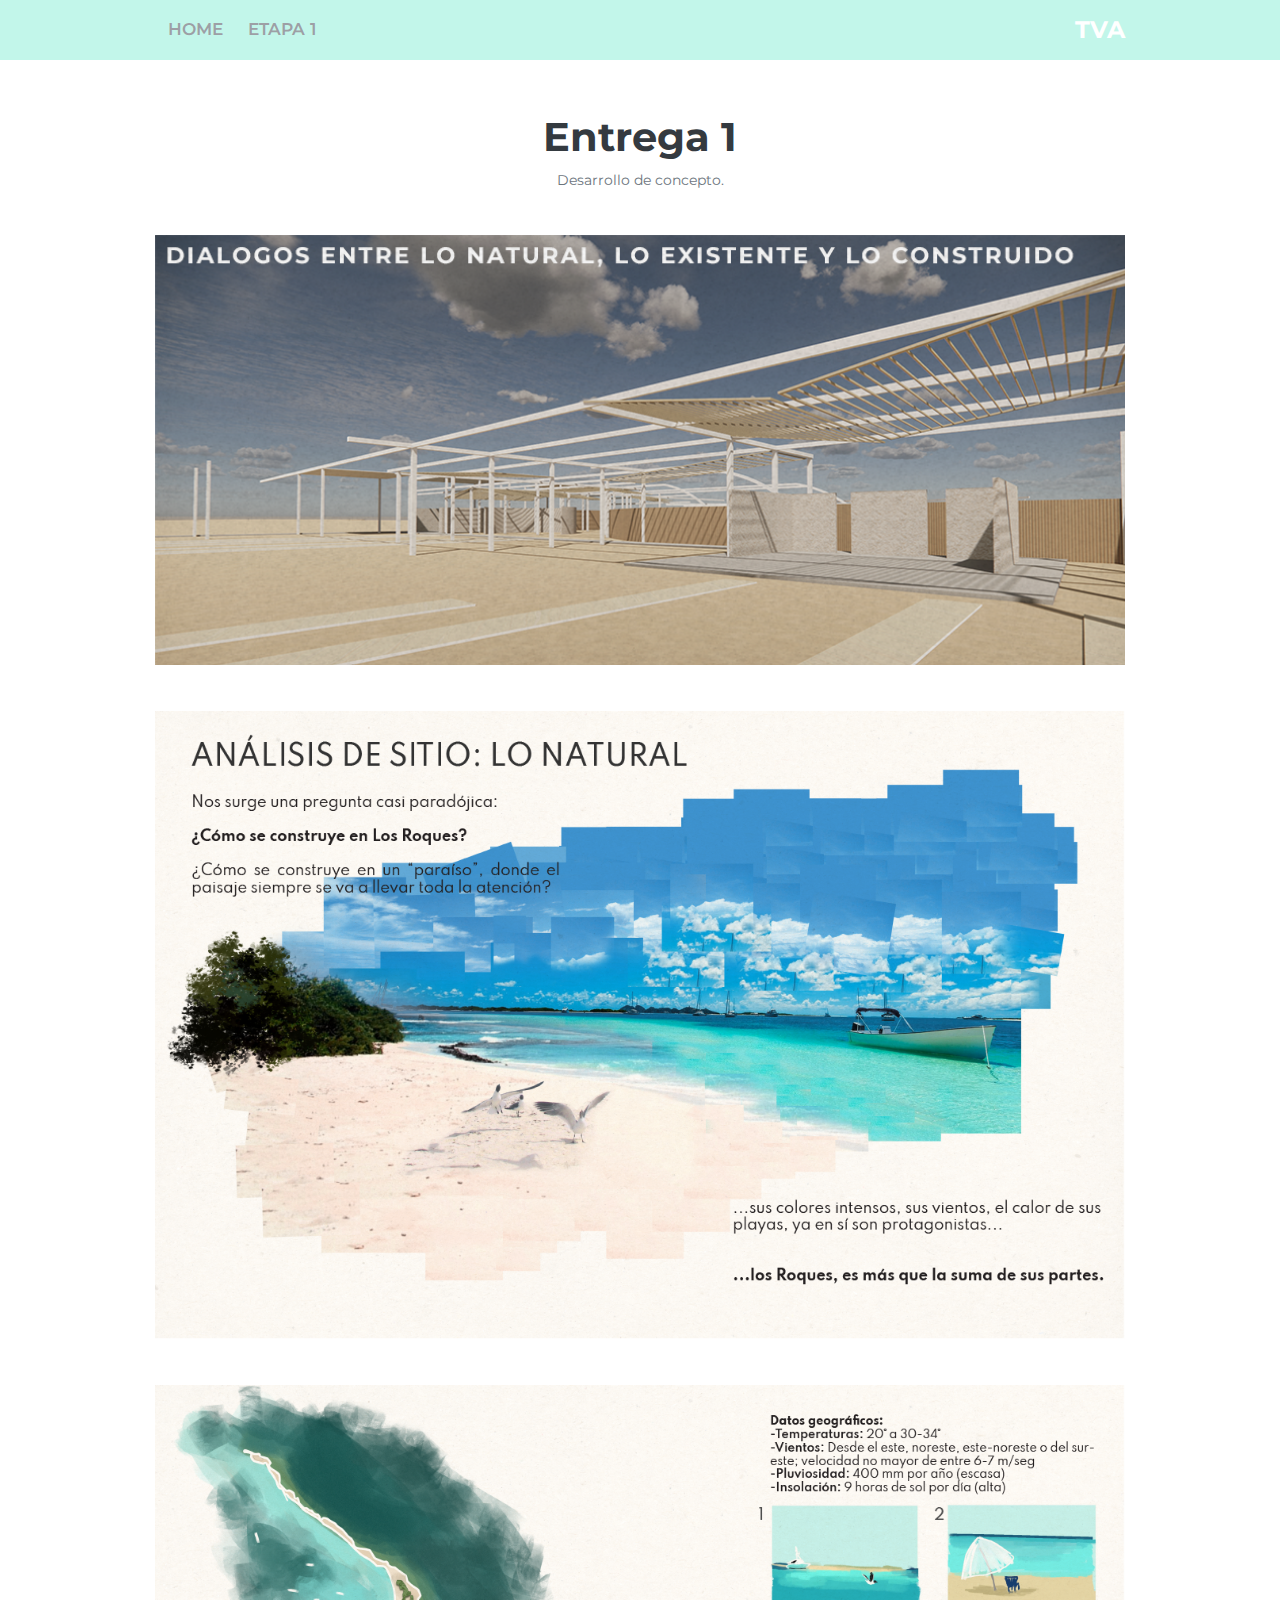
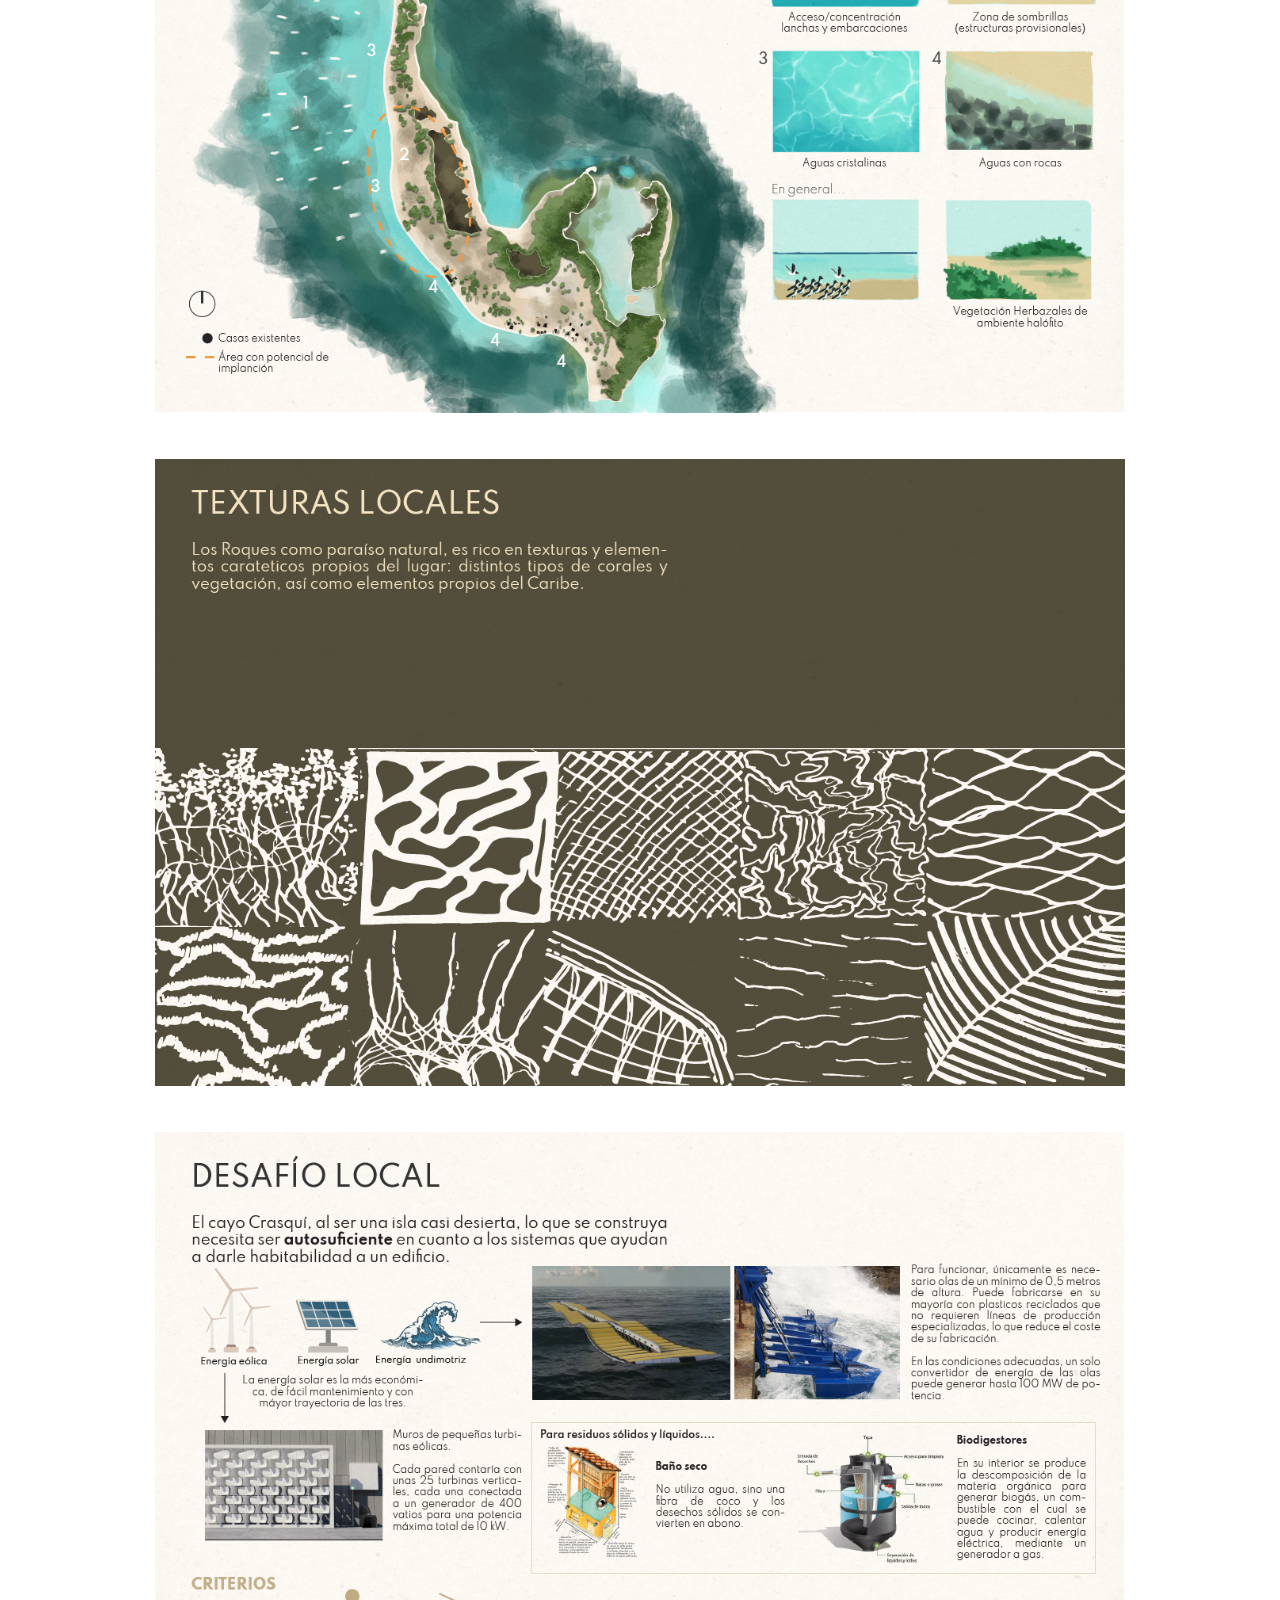
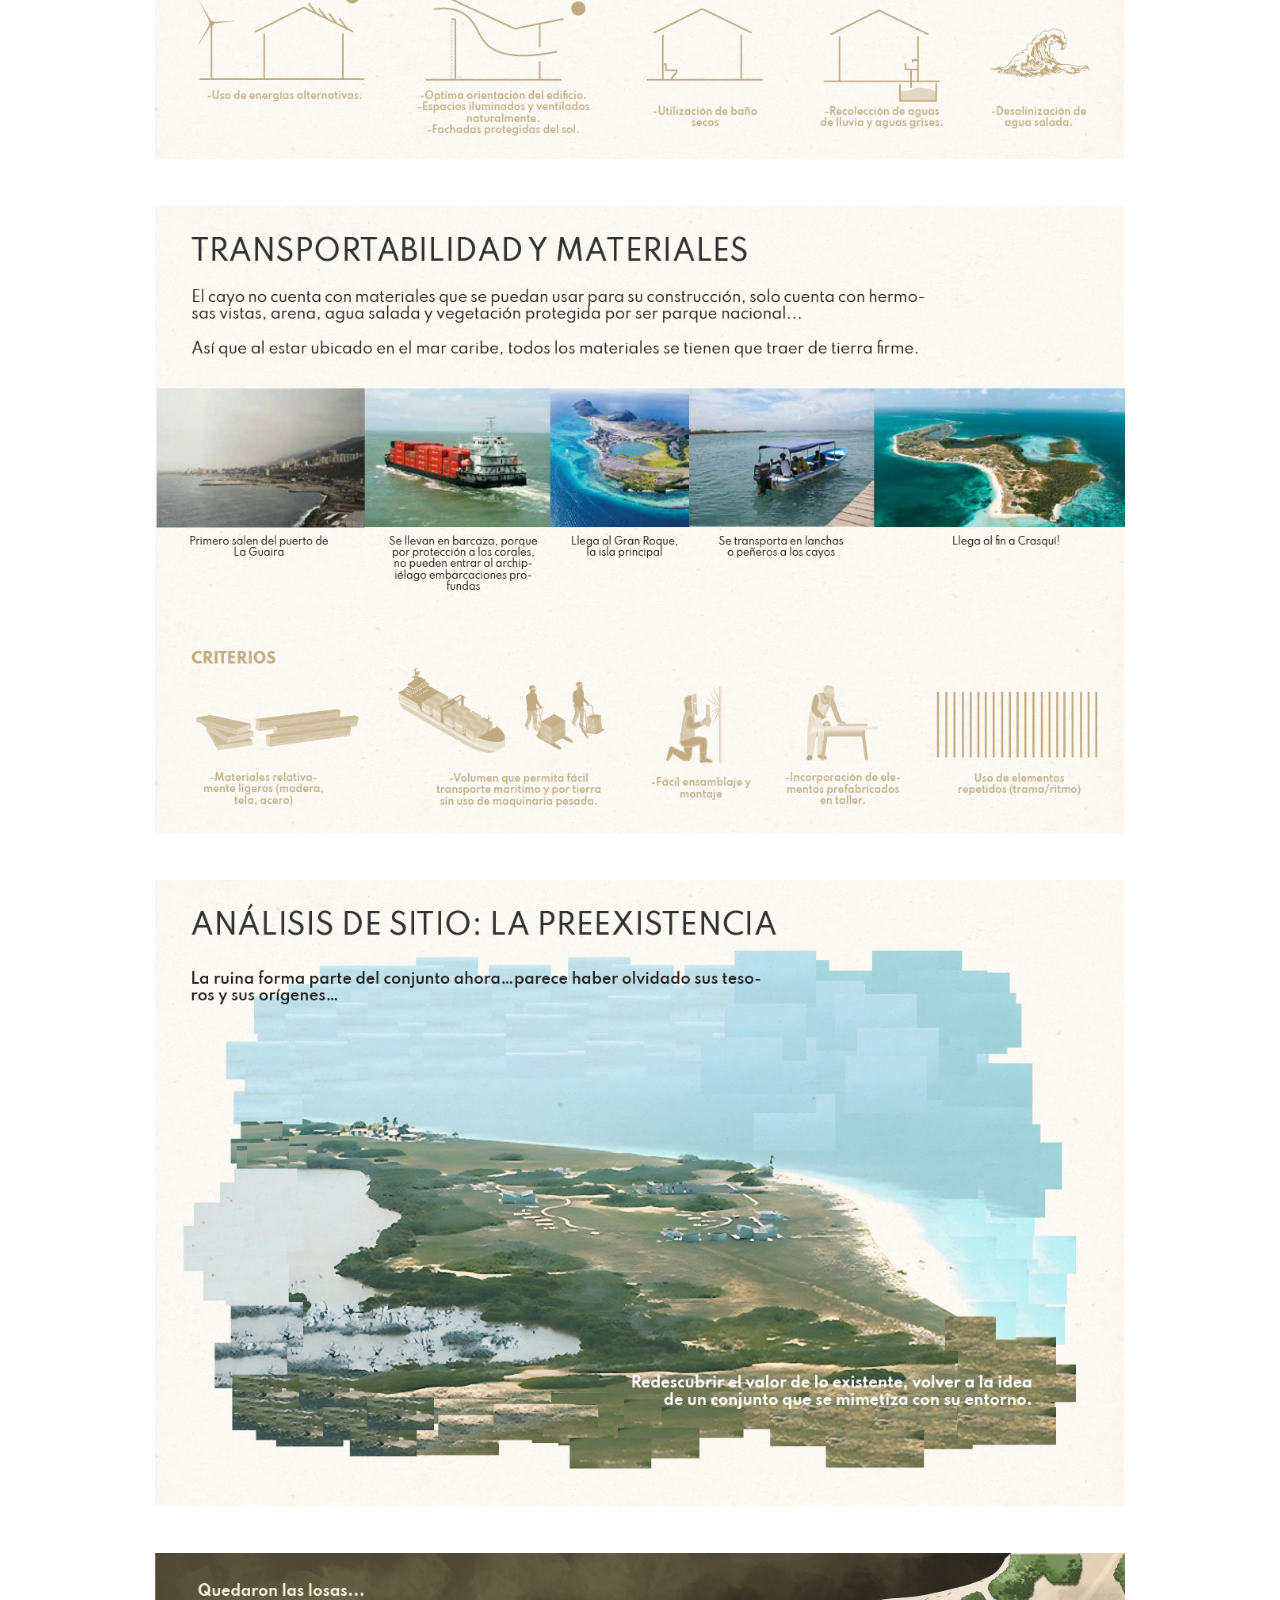
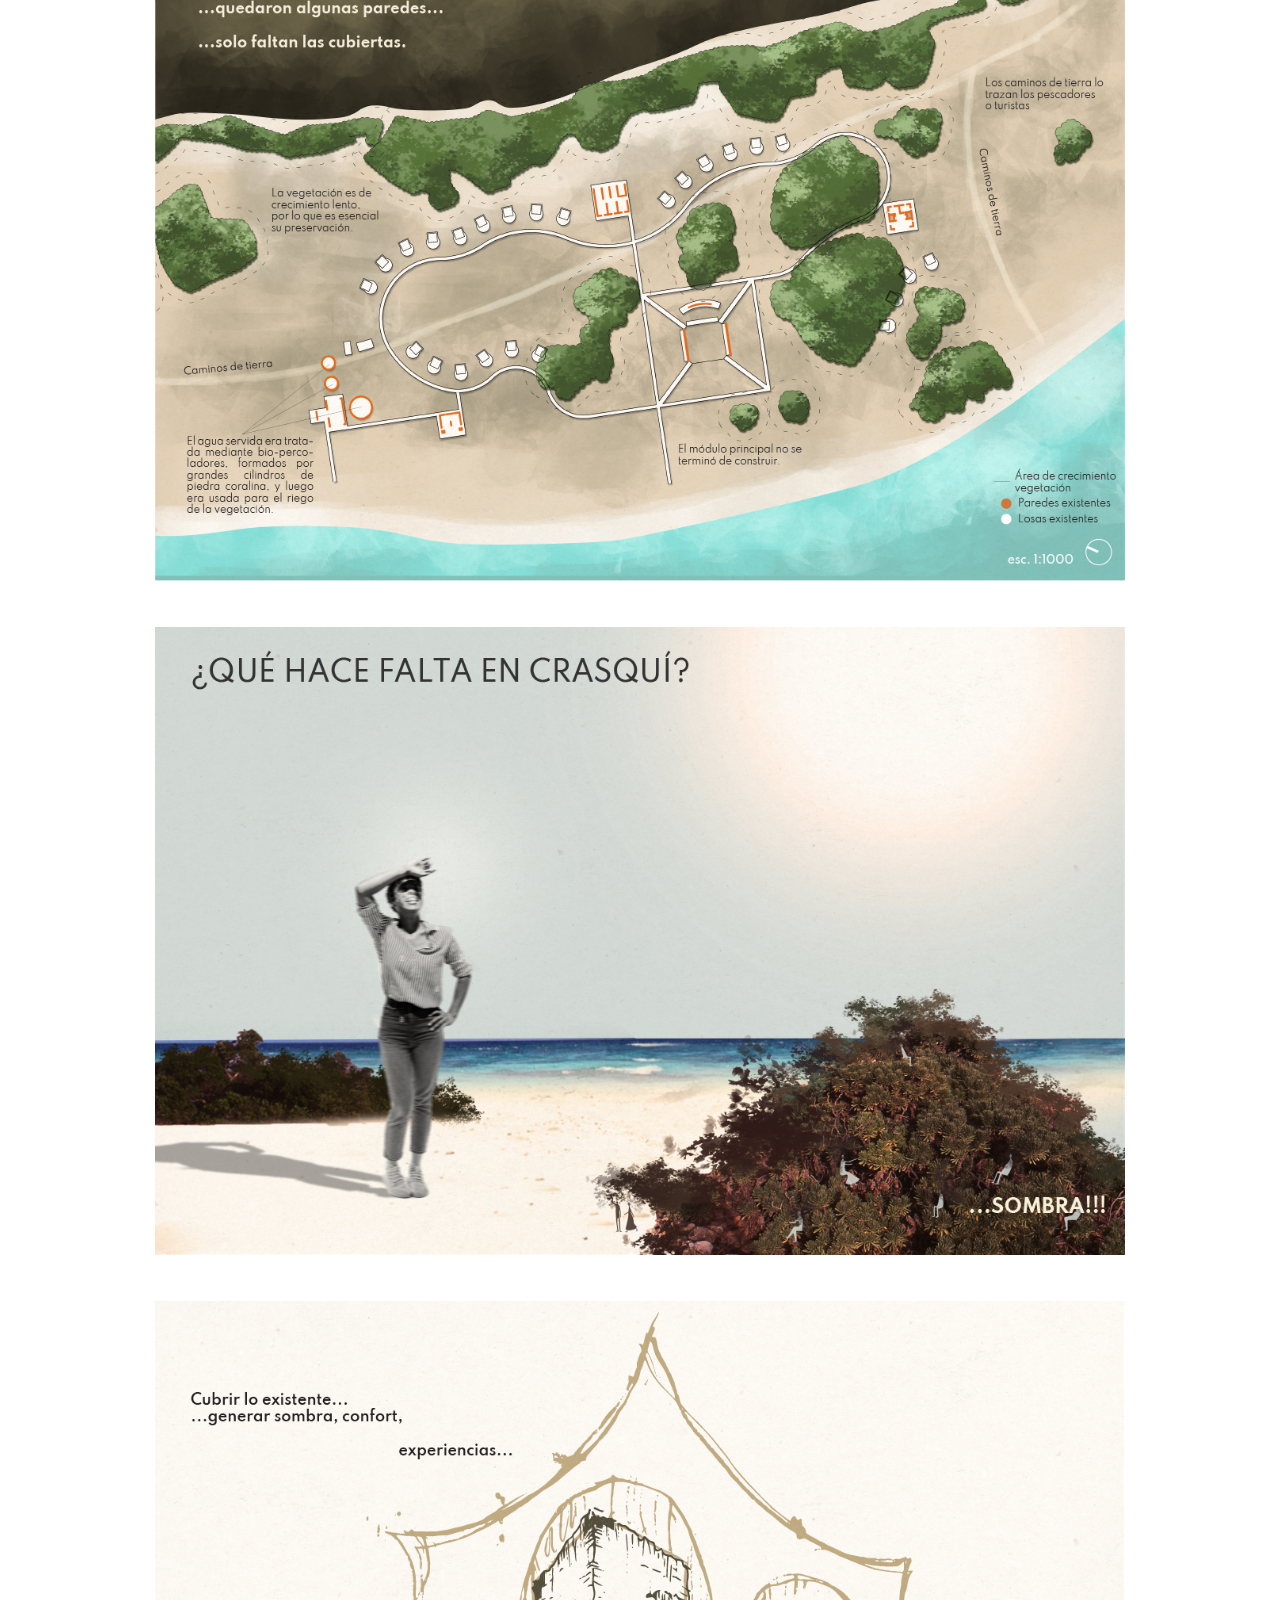
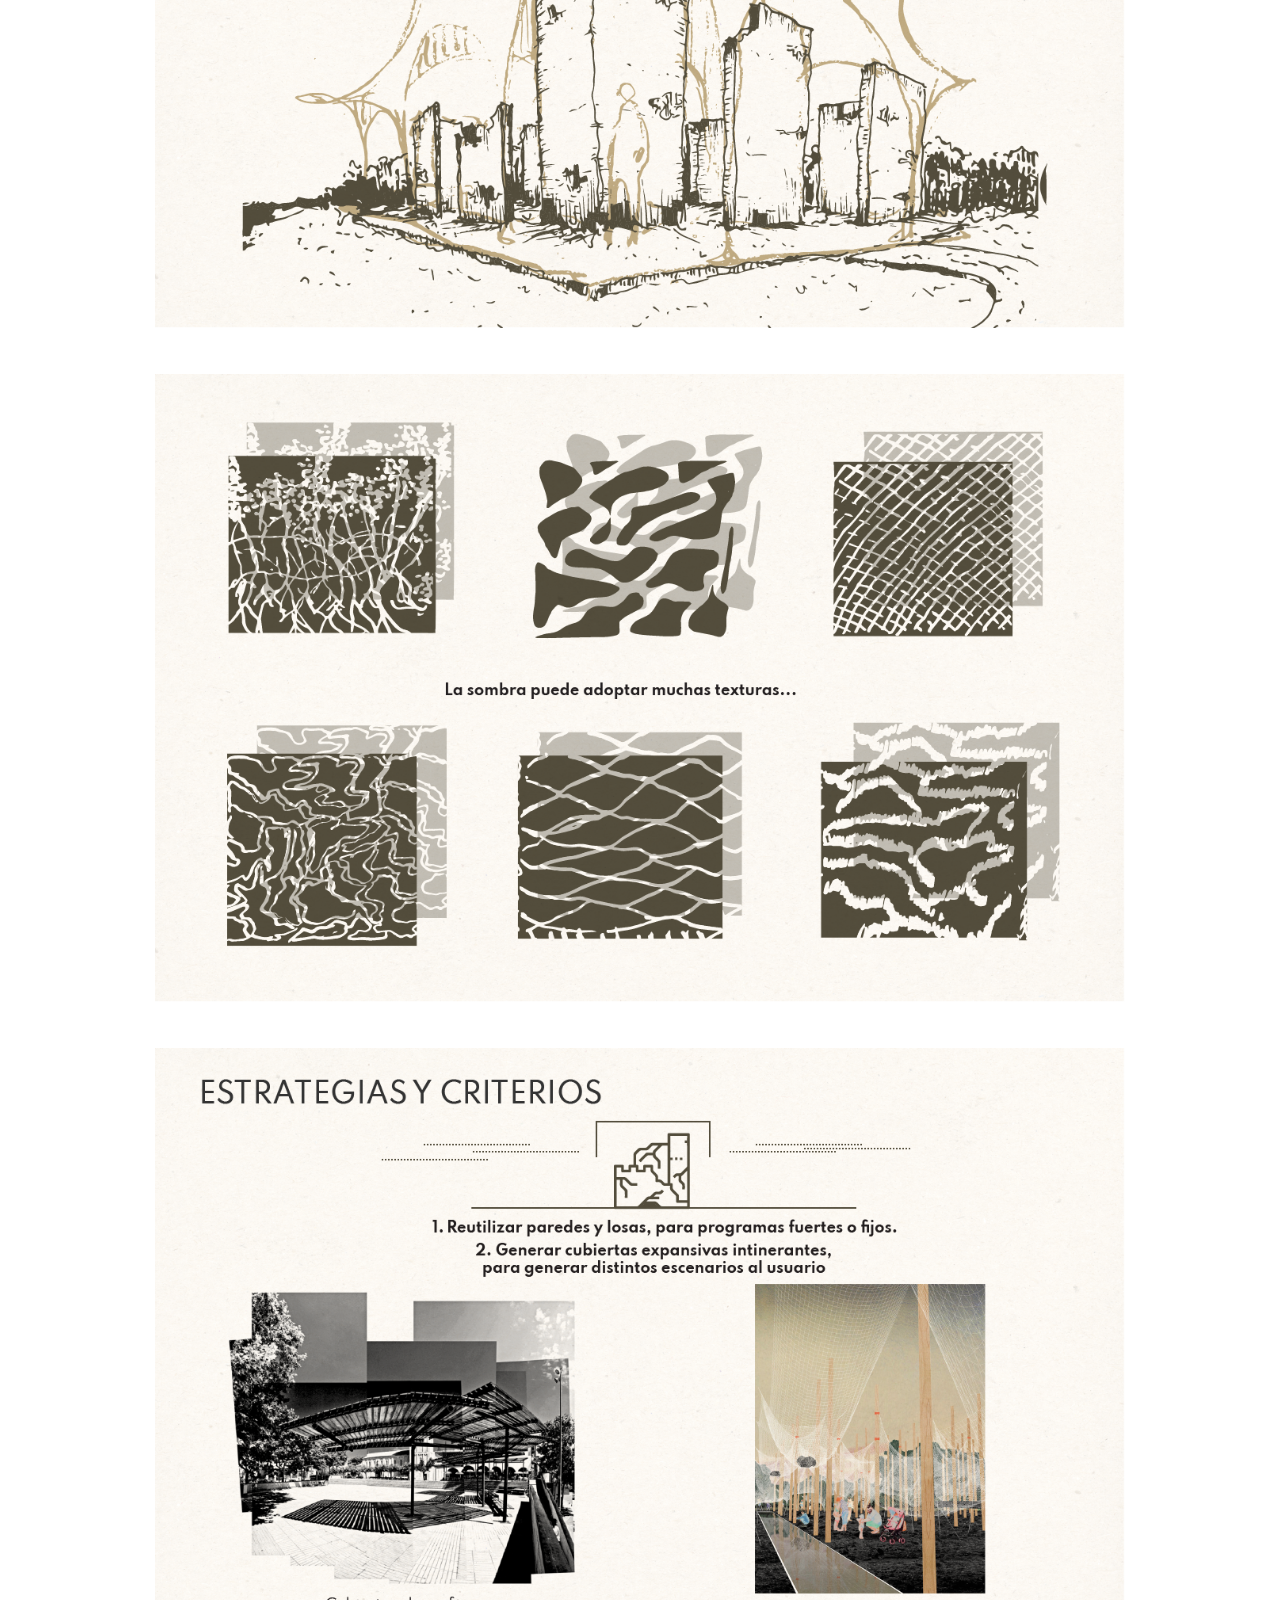
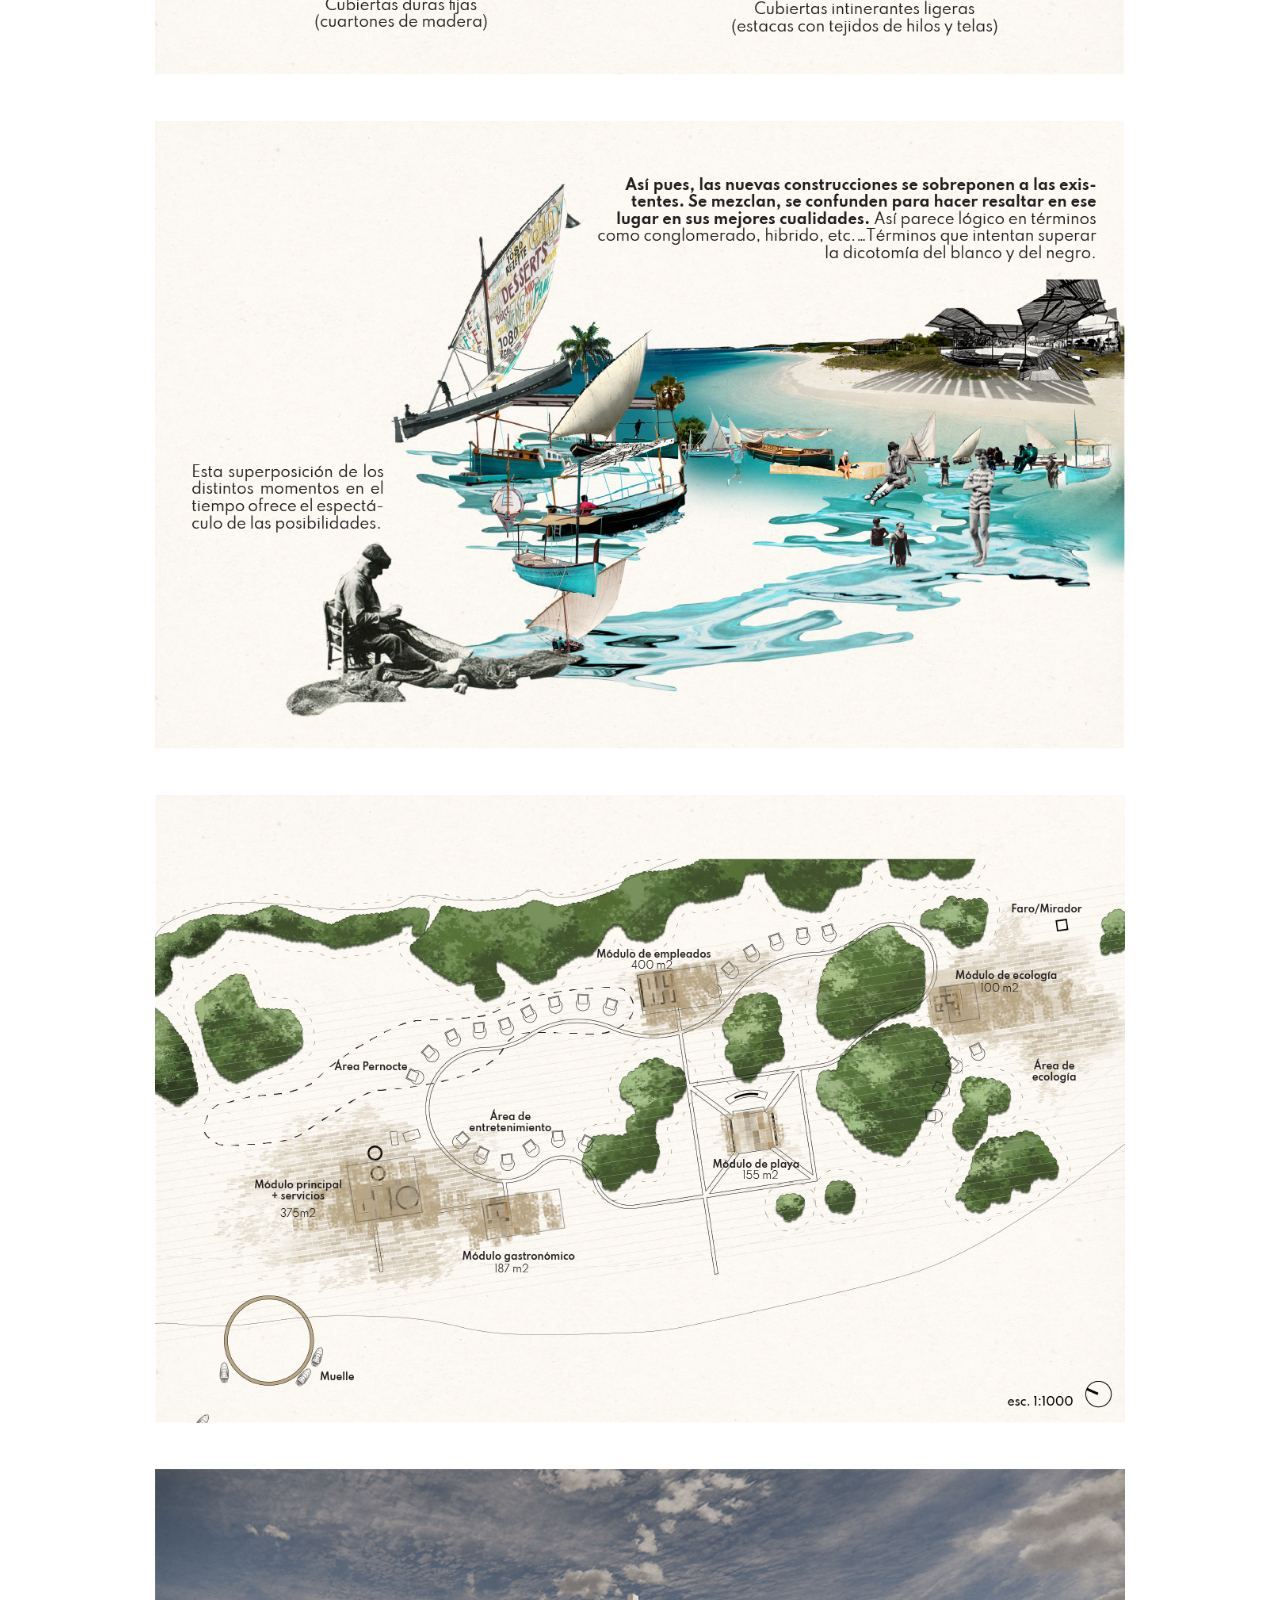
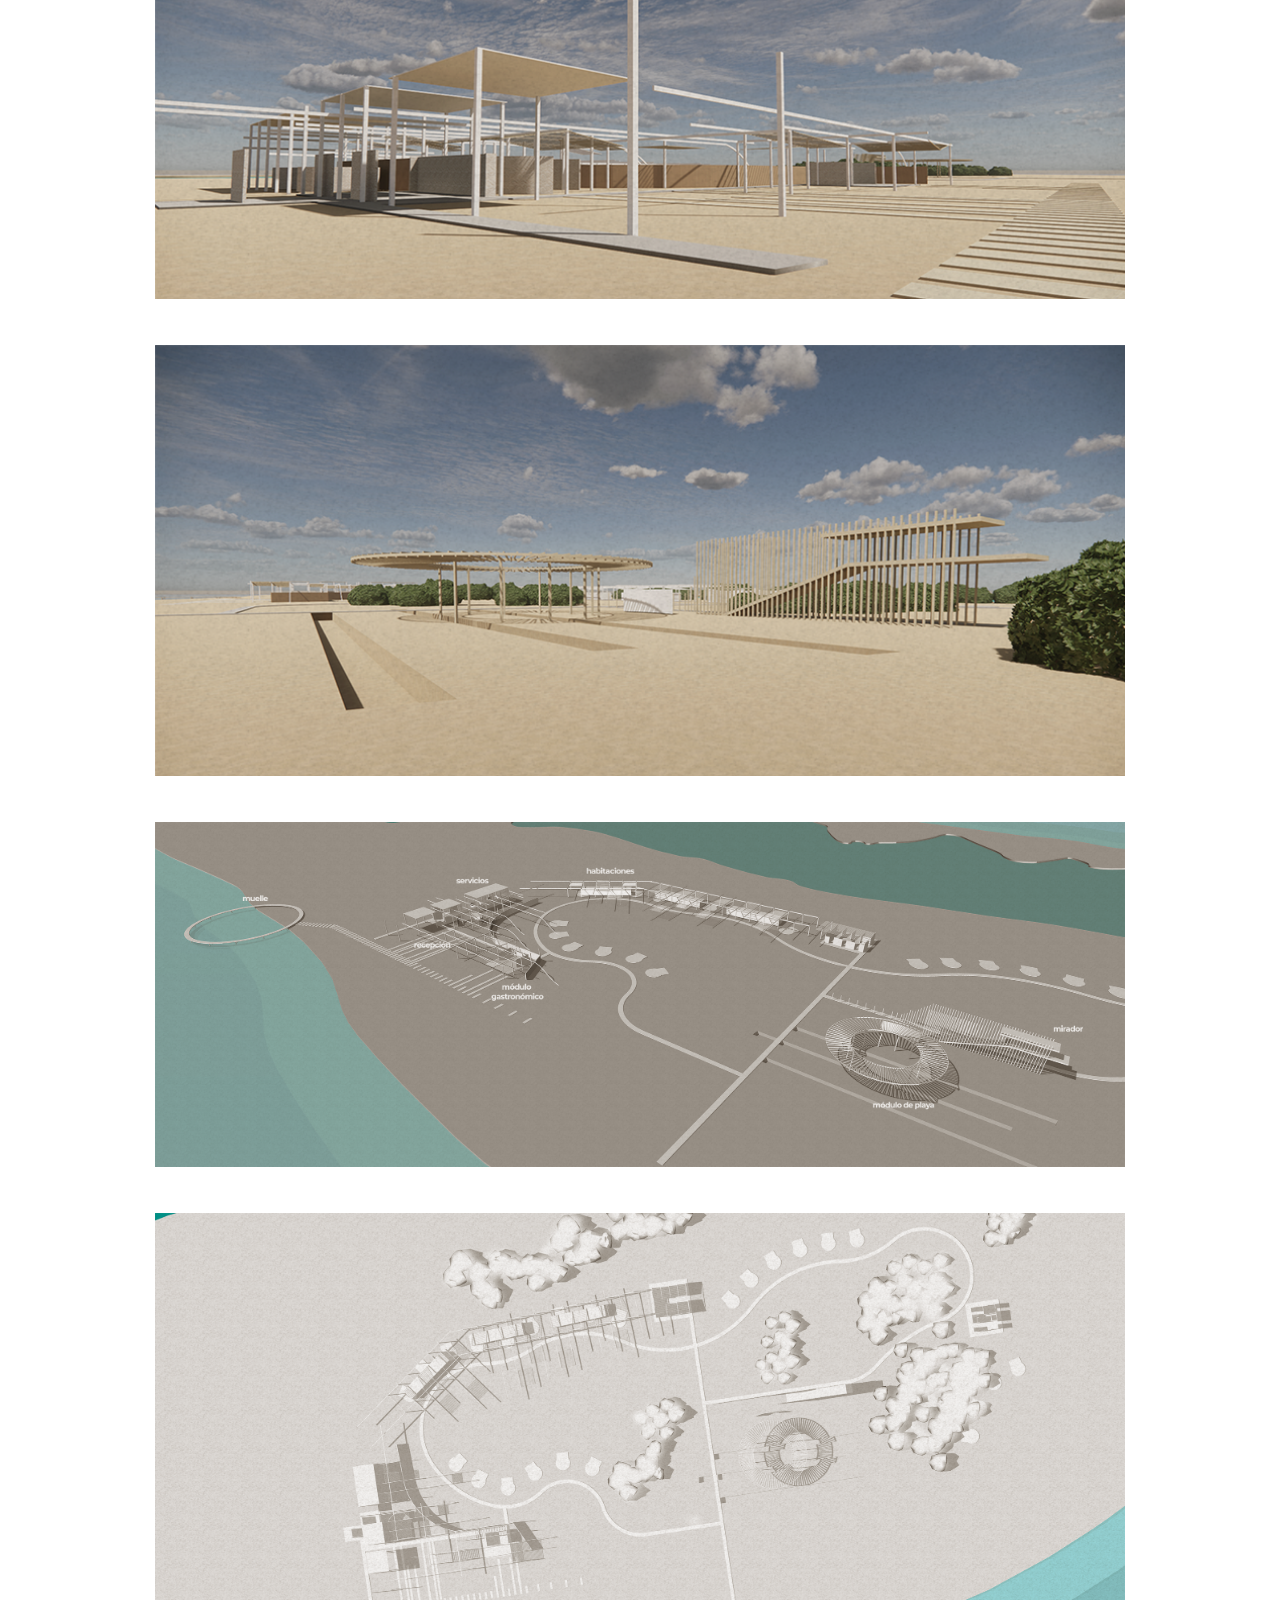
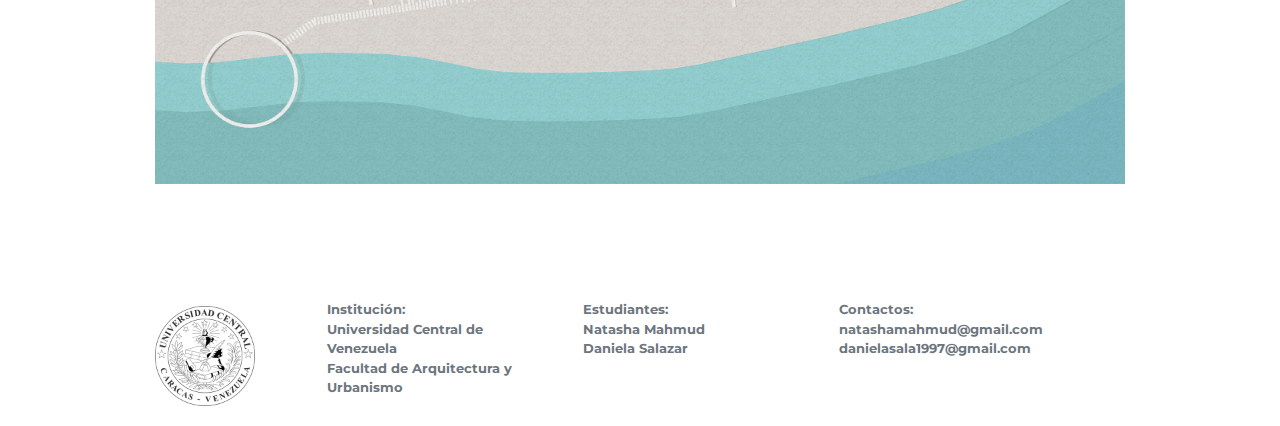
==== commit 8bd3817f: "texto" ====
--- a/entrega-1.html
+++ b/entrega-1.html
@@ -282,7 +282,7 @@
                             </div>
                             <div class="col-md-4 col-sm-12">
                                 <a href="javascript:void(0)" class="font-weight-bold text-muted mr-4">
-                                    Contantos:
+                                    Contactos:
                                     <br/>
                                     natashamahmud@gmail.com
                                     <br/>
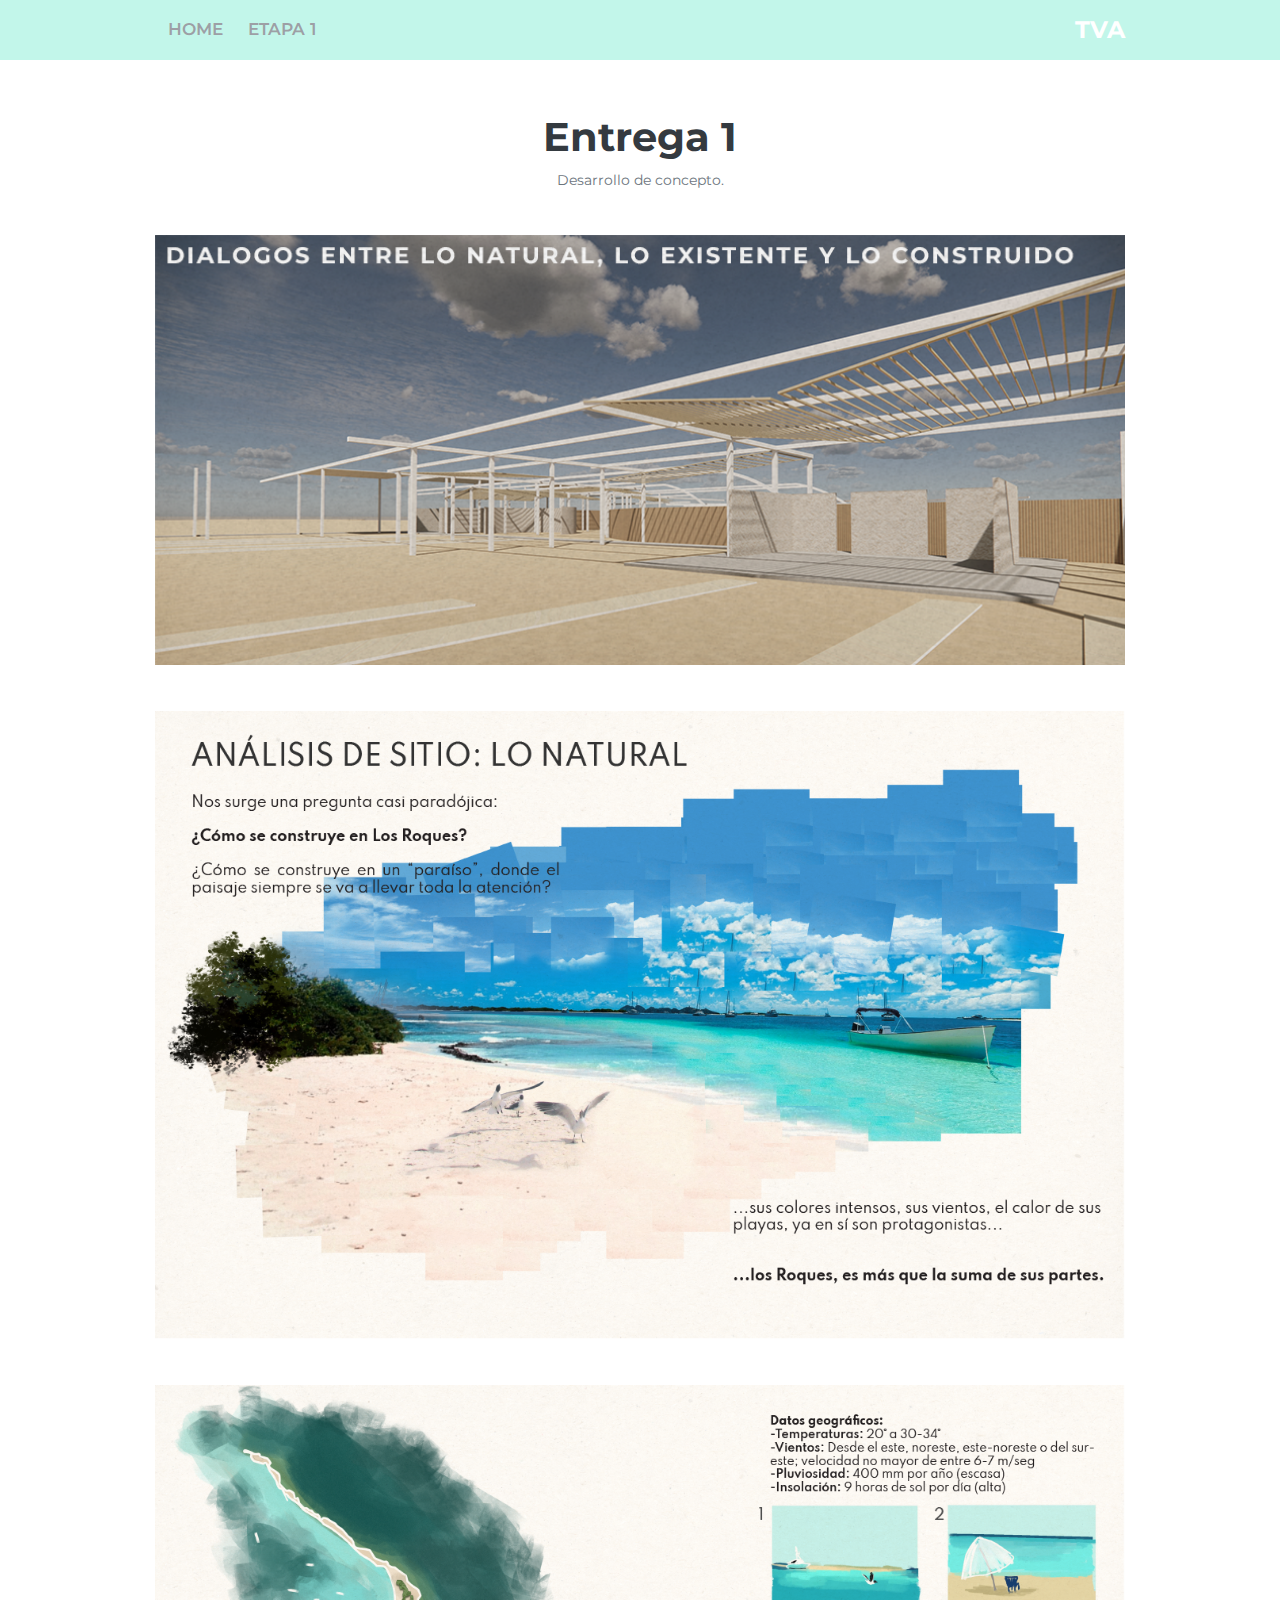
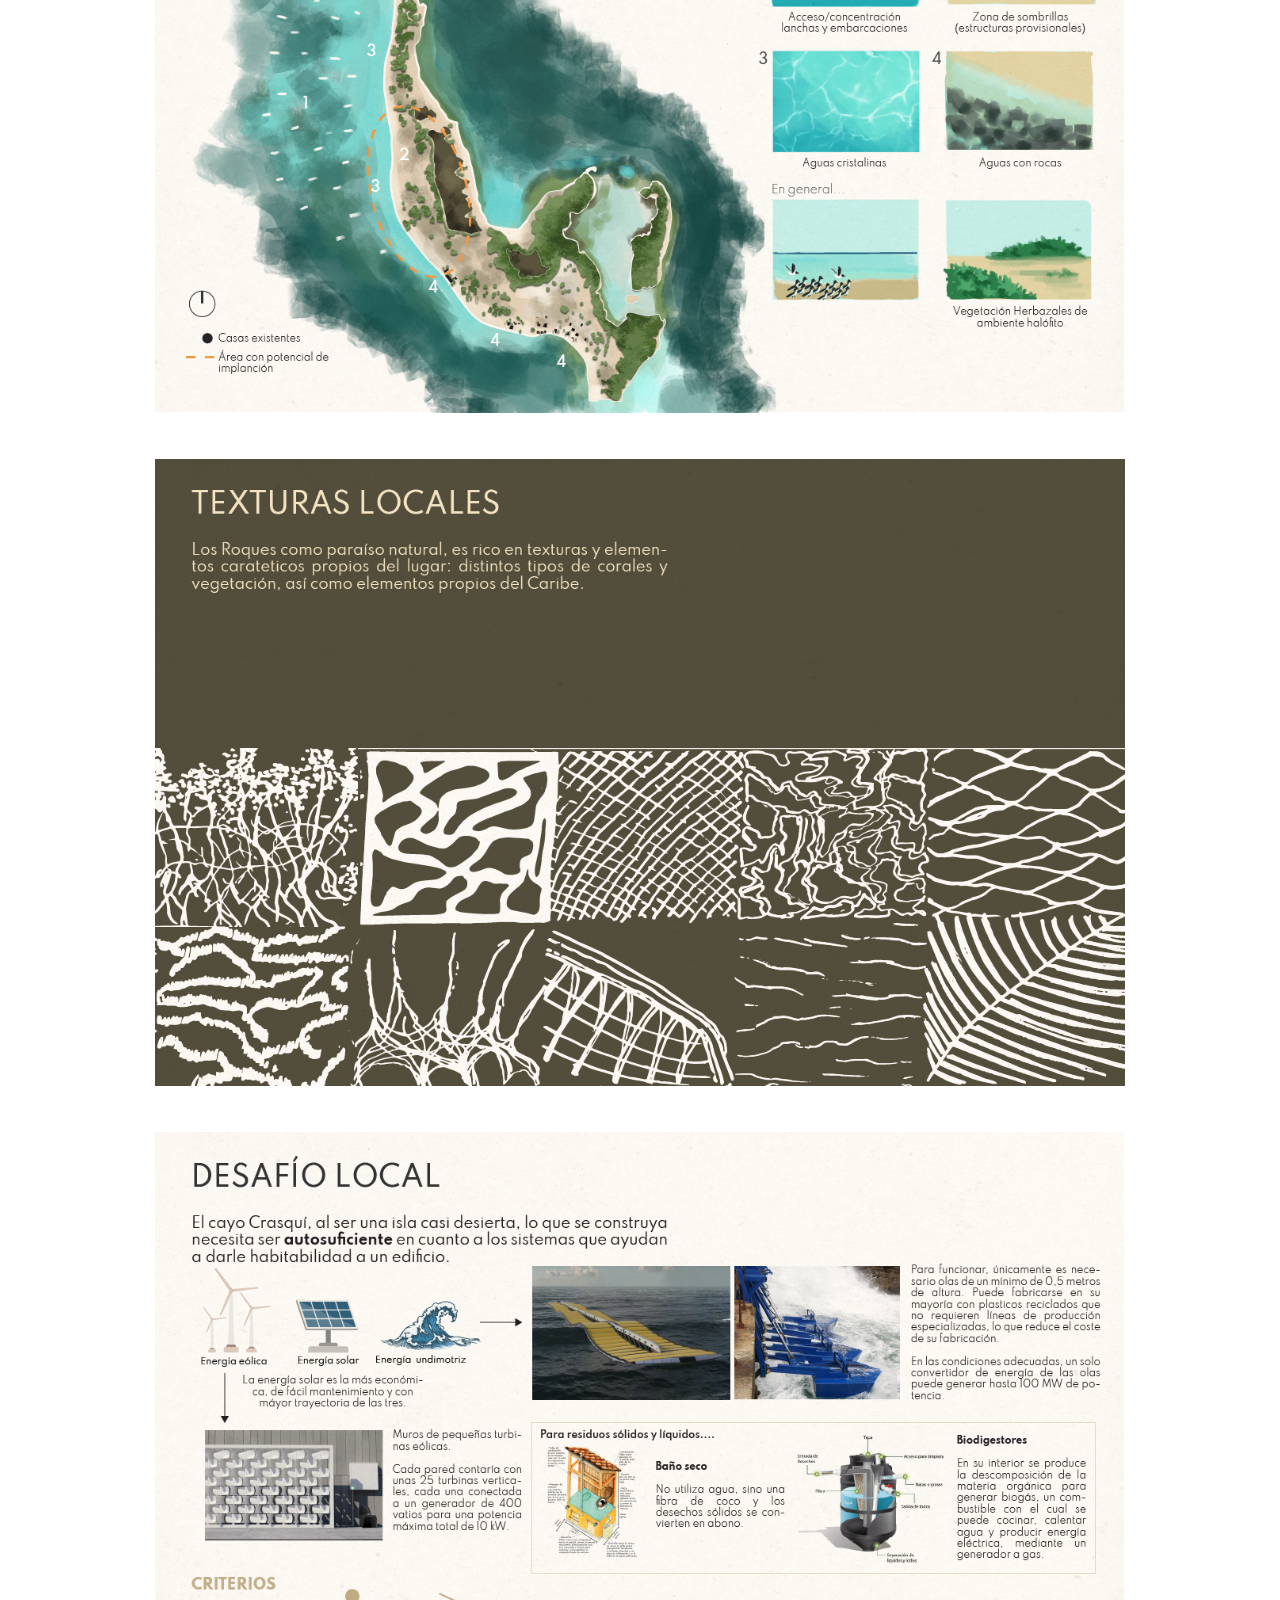
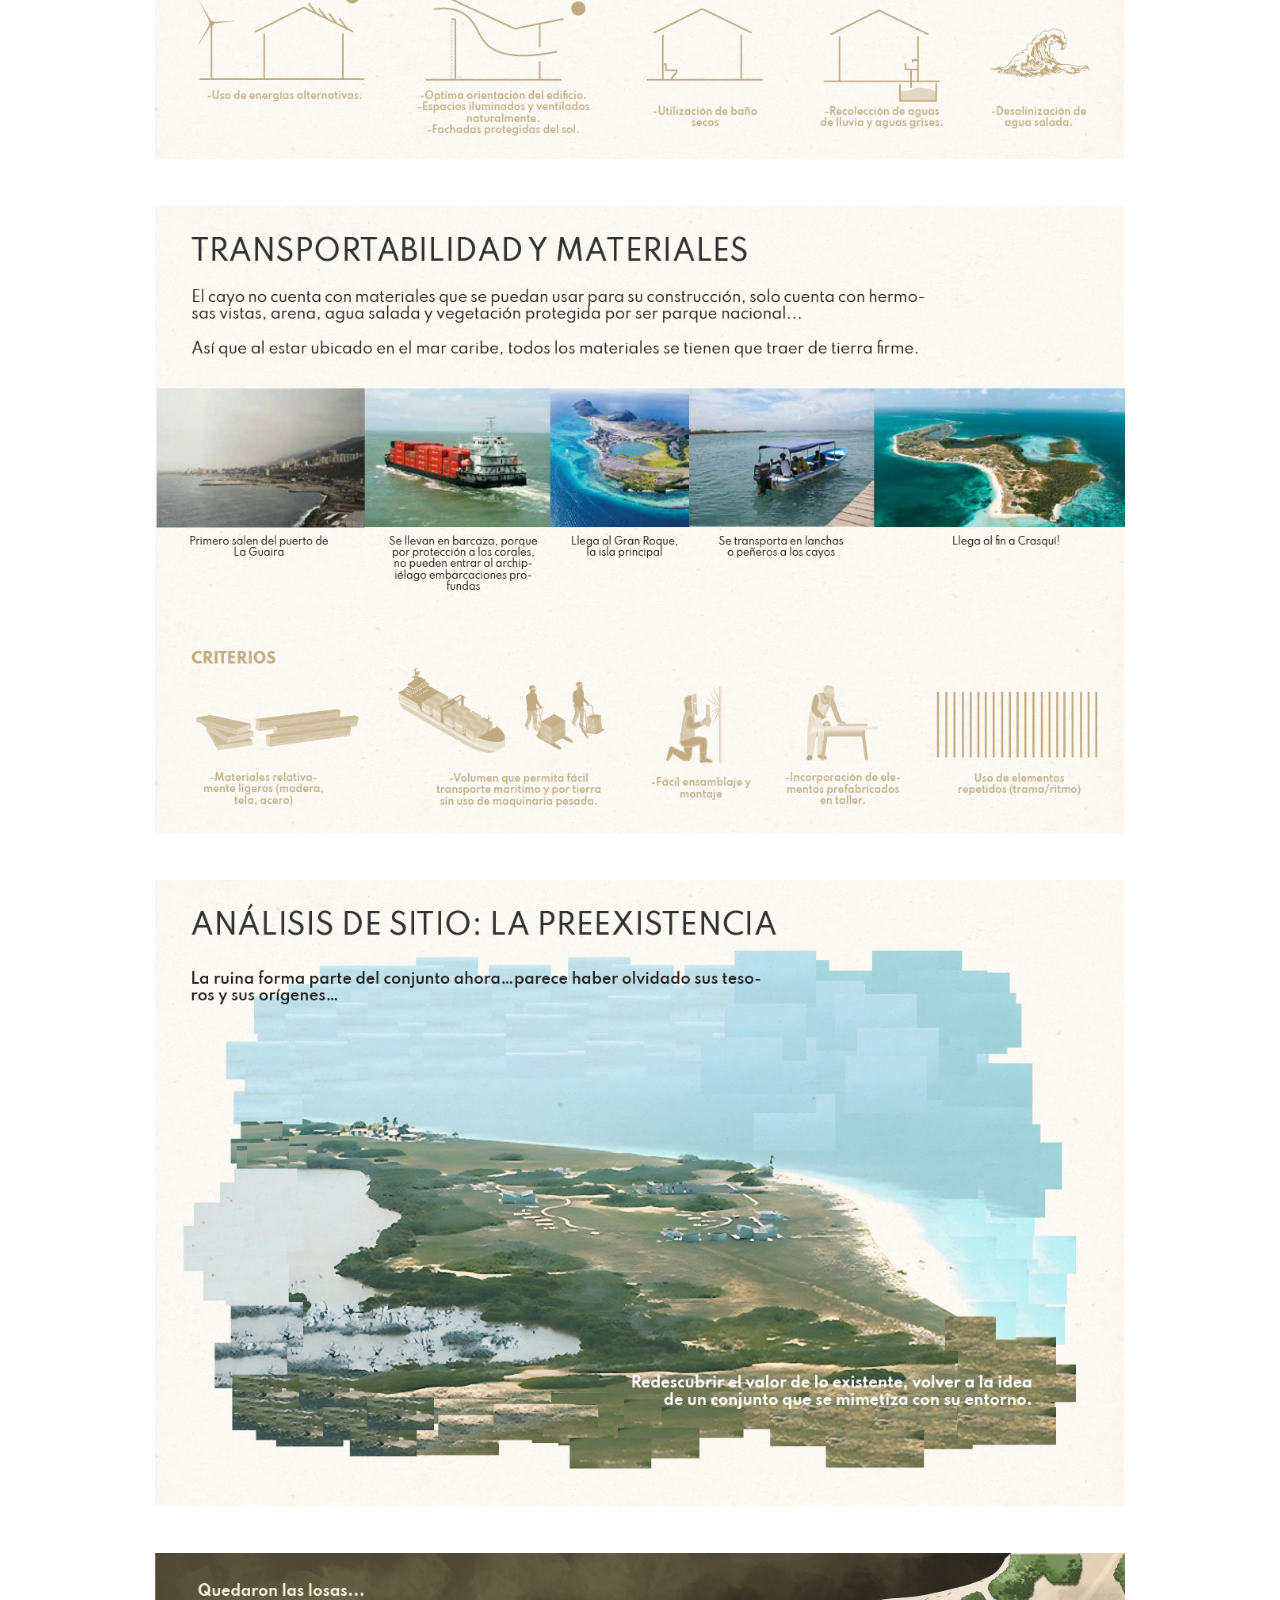
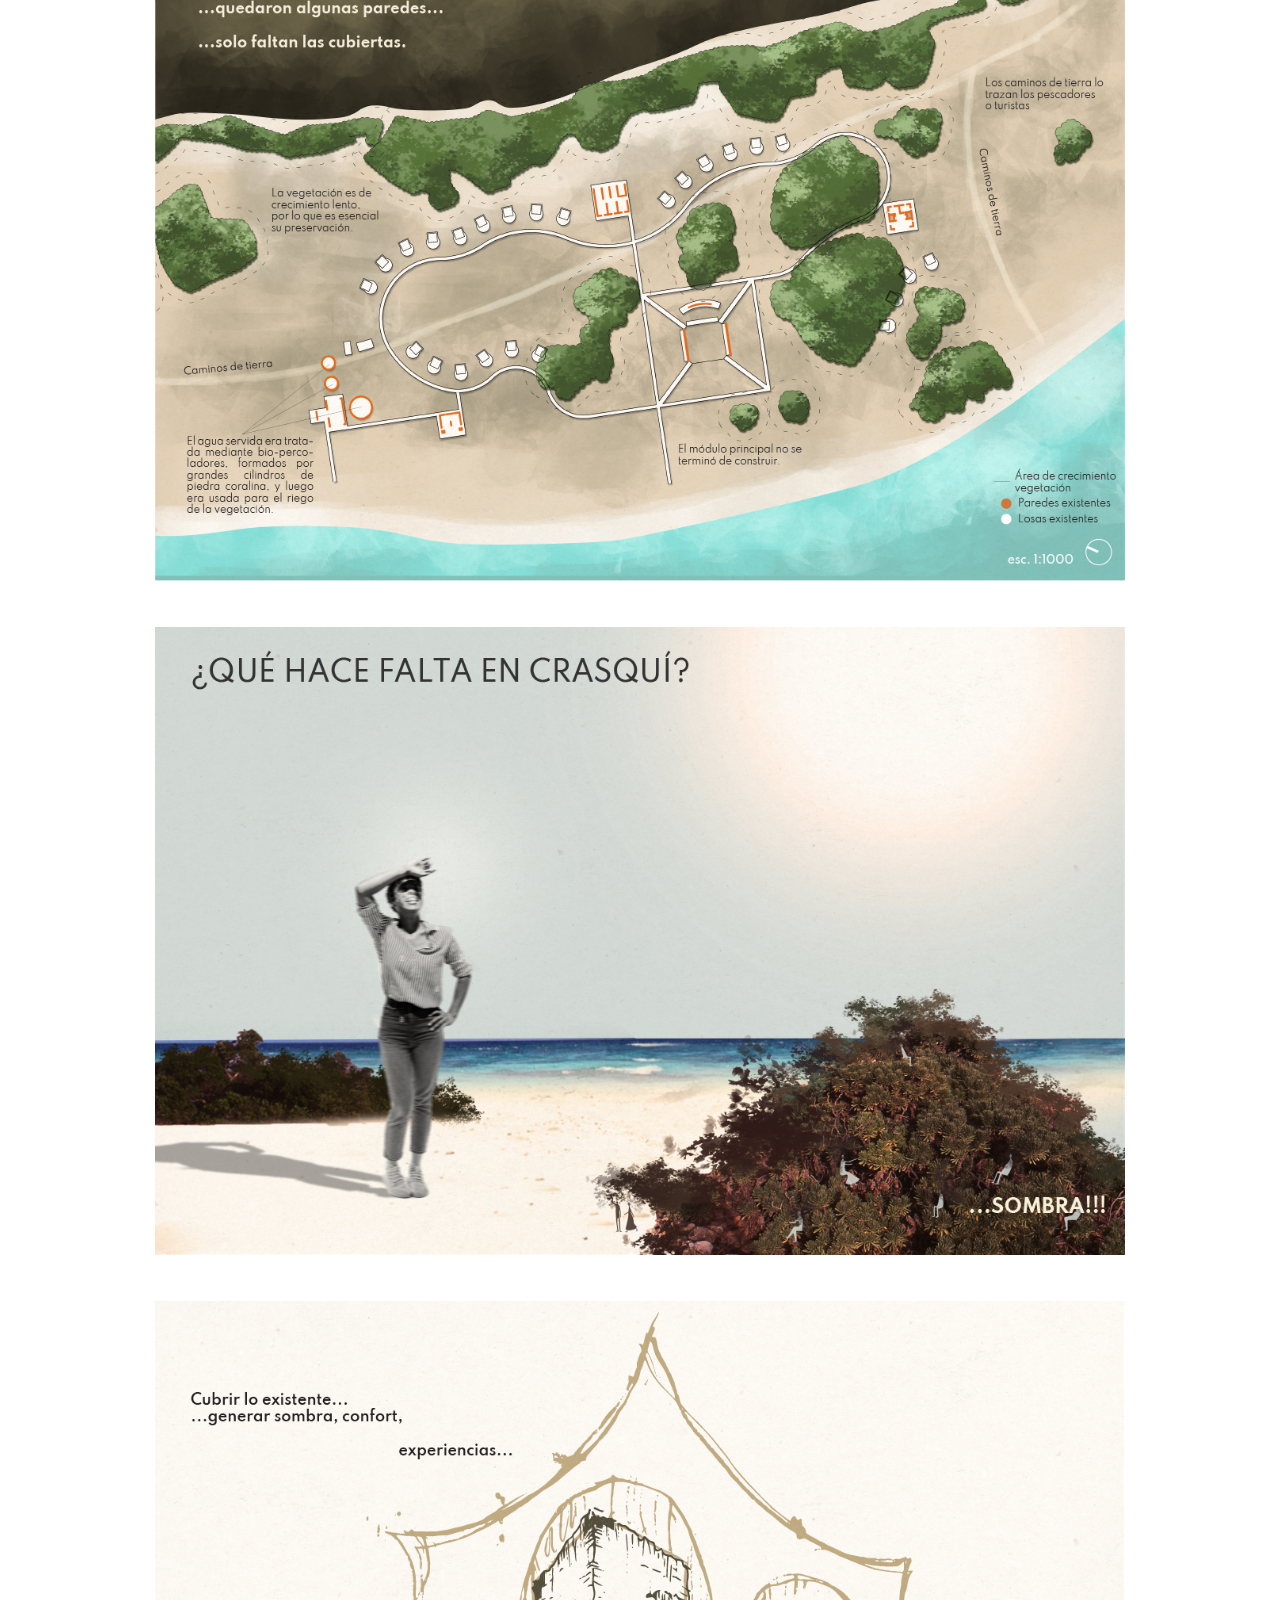
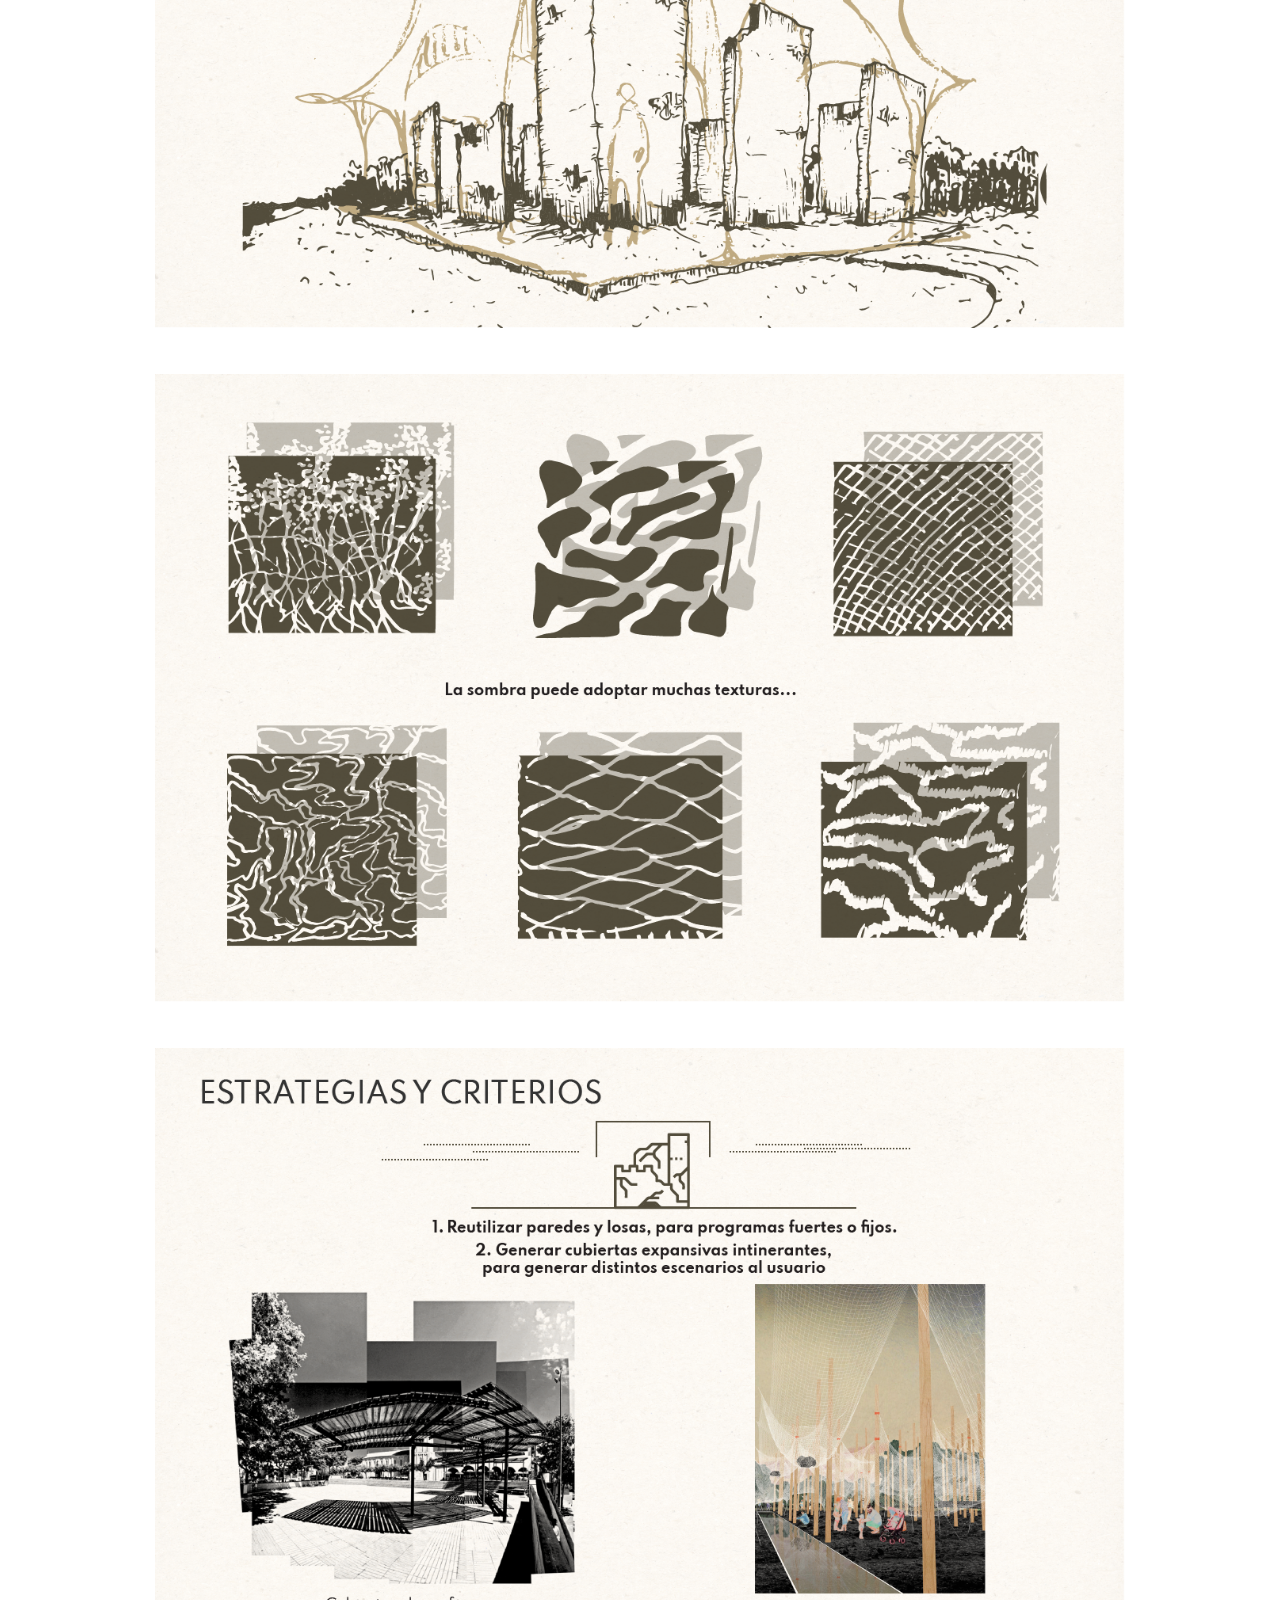
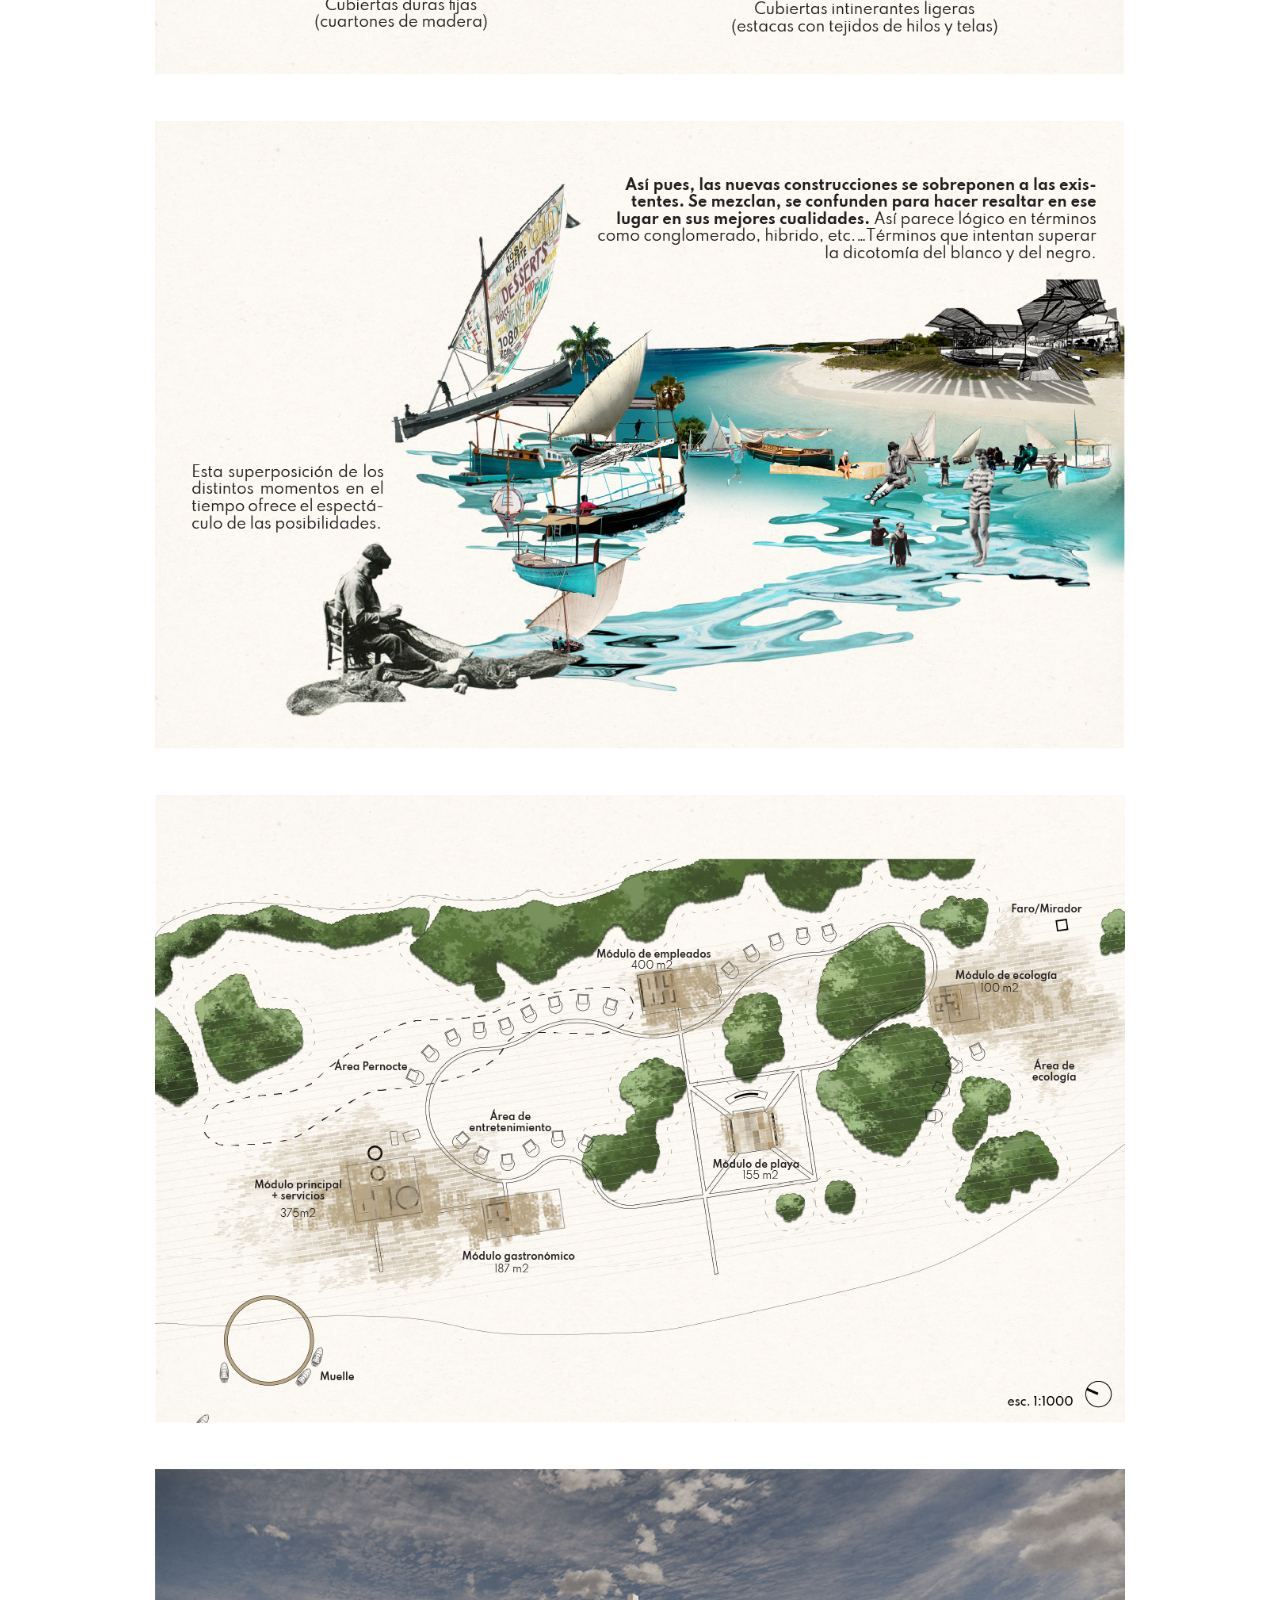
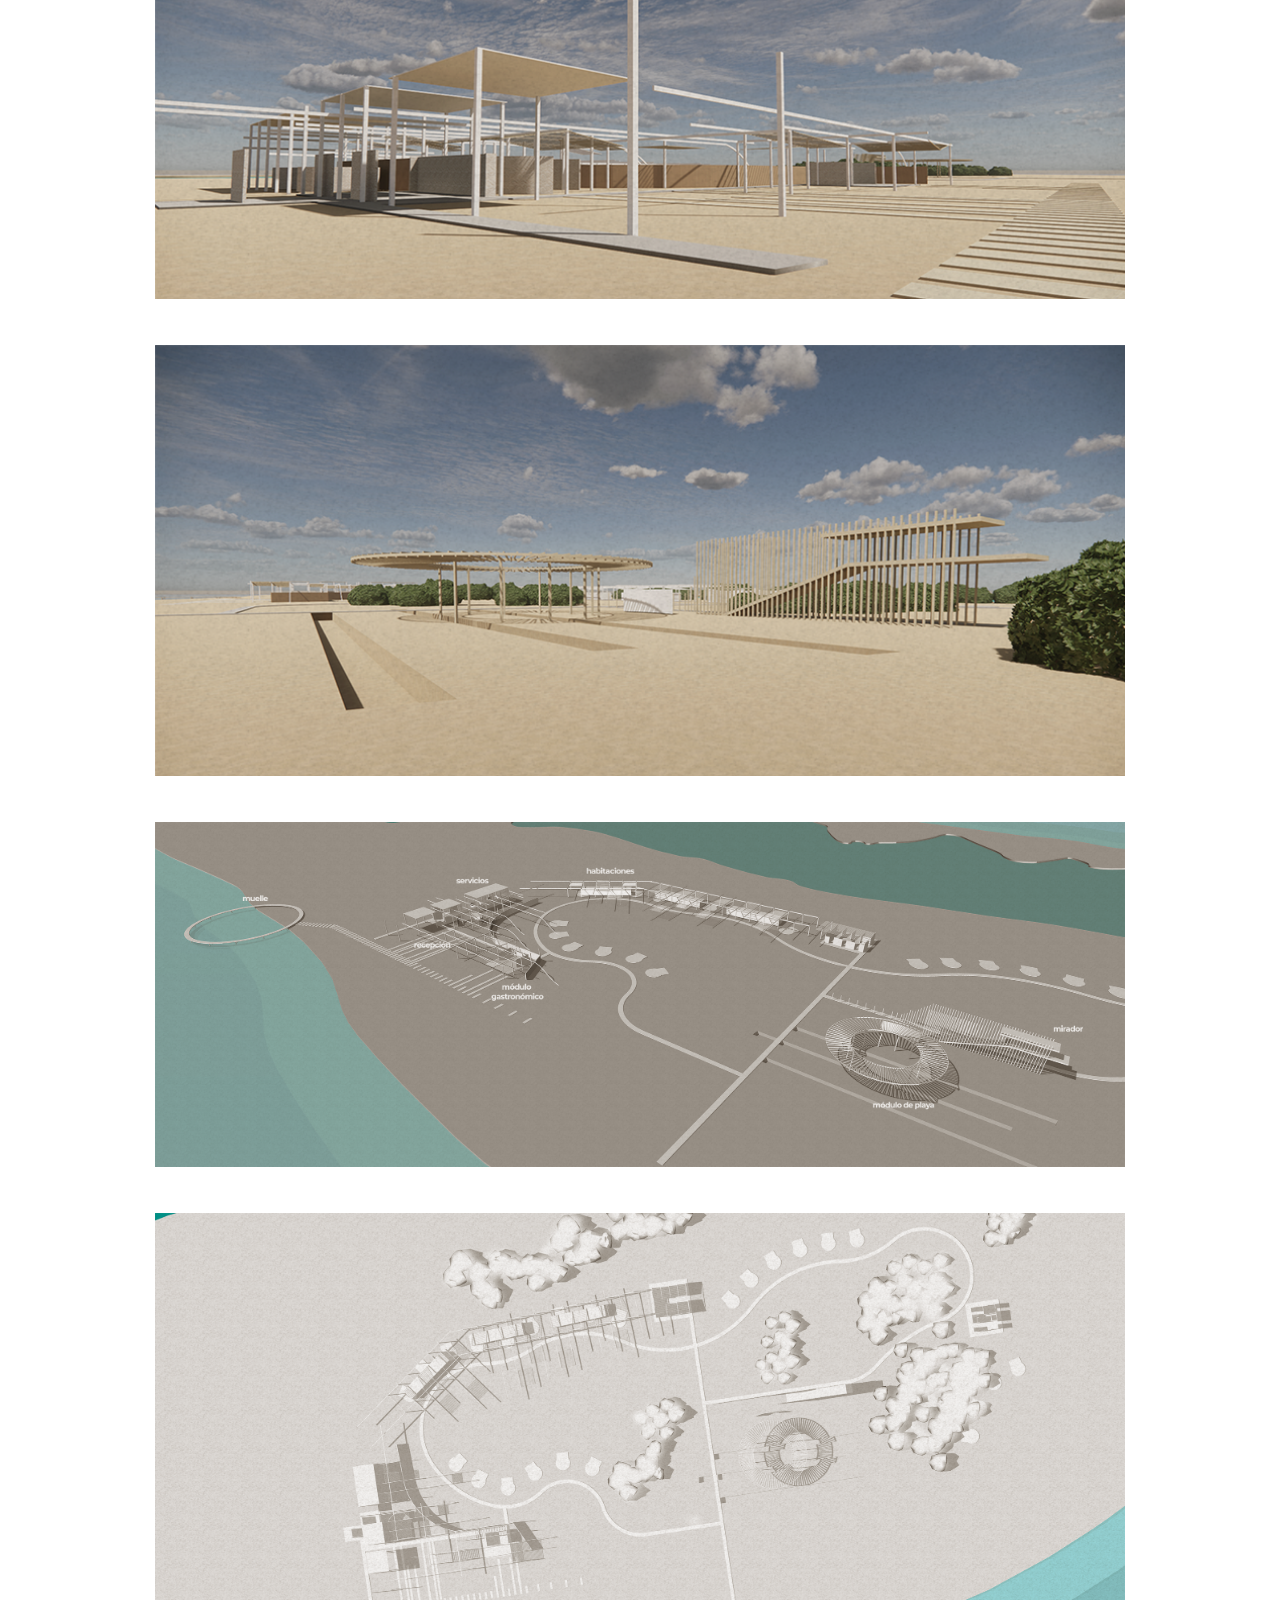
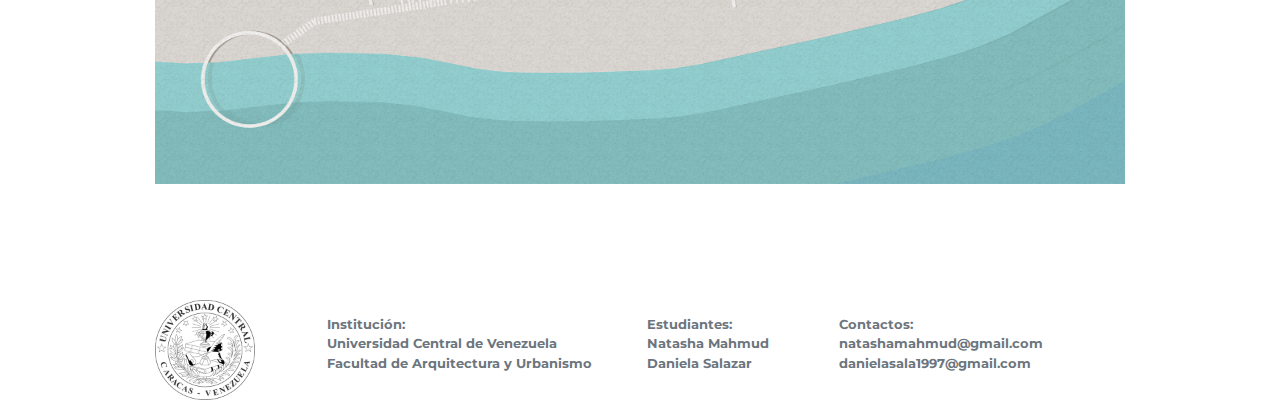
==== commit 1ffd21b0: "sizes" ====
--- a/entrega-1.html
+++ b/entrega-1.html
@@ -262,7 +262,7 @@
                 <div class="col-md-10 text-center text-md-left">
                     <div class="socials">
                         <div class="row">
-                            <div class="col-md-4 col-sm-12">
+                            <div class="col-md-5 col-sm-12">
                                 <a href="javascript:void(0)" class="font-weight-bold text-muted mr-4">
                                     Institución:
                                     <br/>
@@ -271,7 +271,7 @@
                                     Facultad de Arquitectura y Urbanismo
                                 </a>
                             </div>
-                            <div class="col-md-4 col-sm-12">
+                            <div class="col-md-3 col-sm-12">
                                 <a href="javascript:void(0)" class="font-weight-bold text-muted mr-4">
                                     Estudiantes:
                                     <br/>
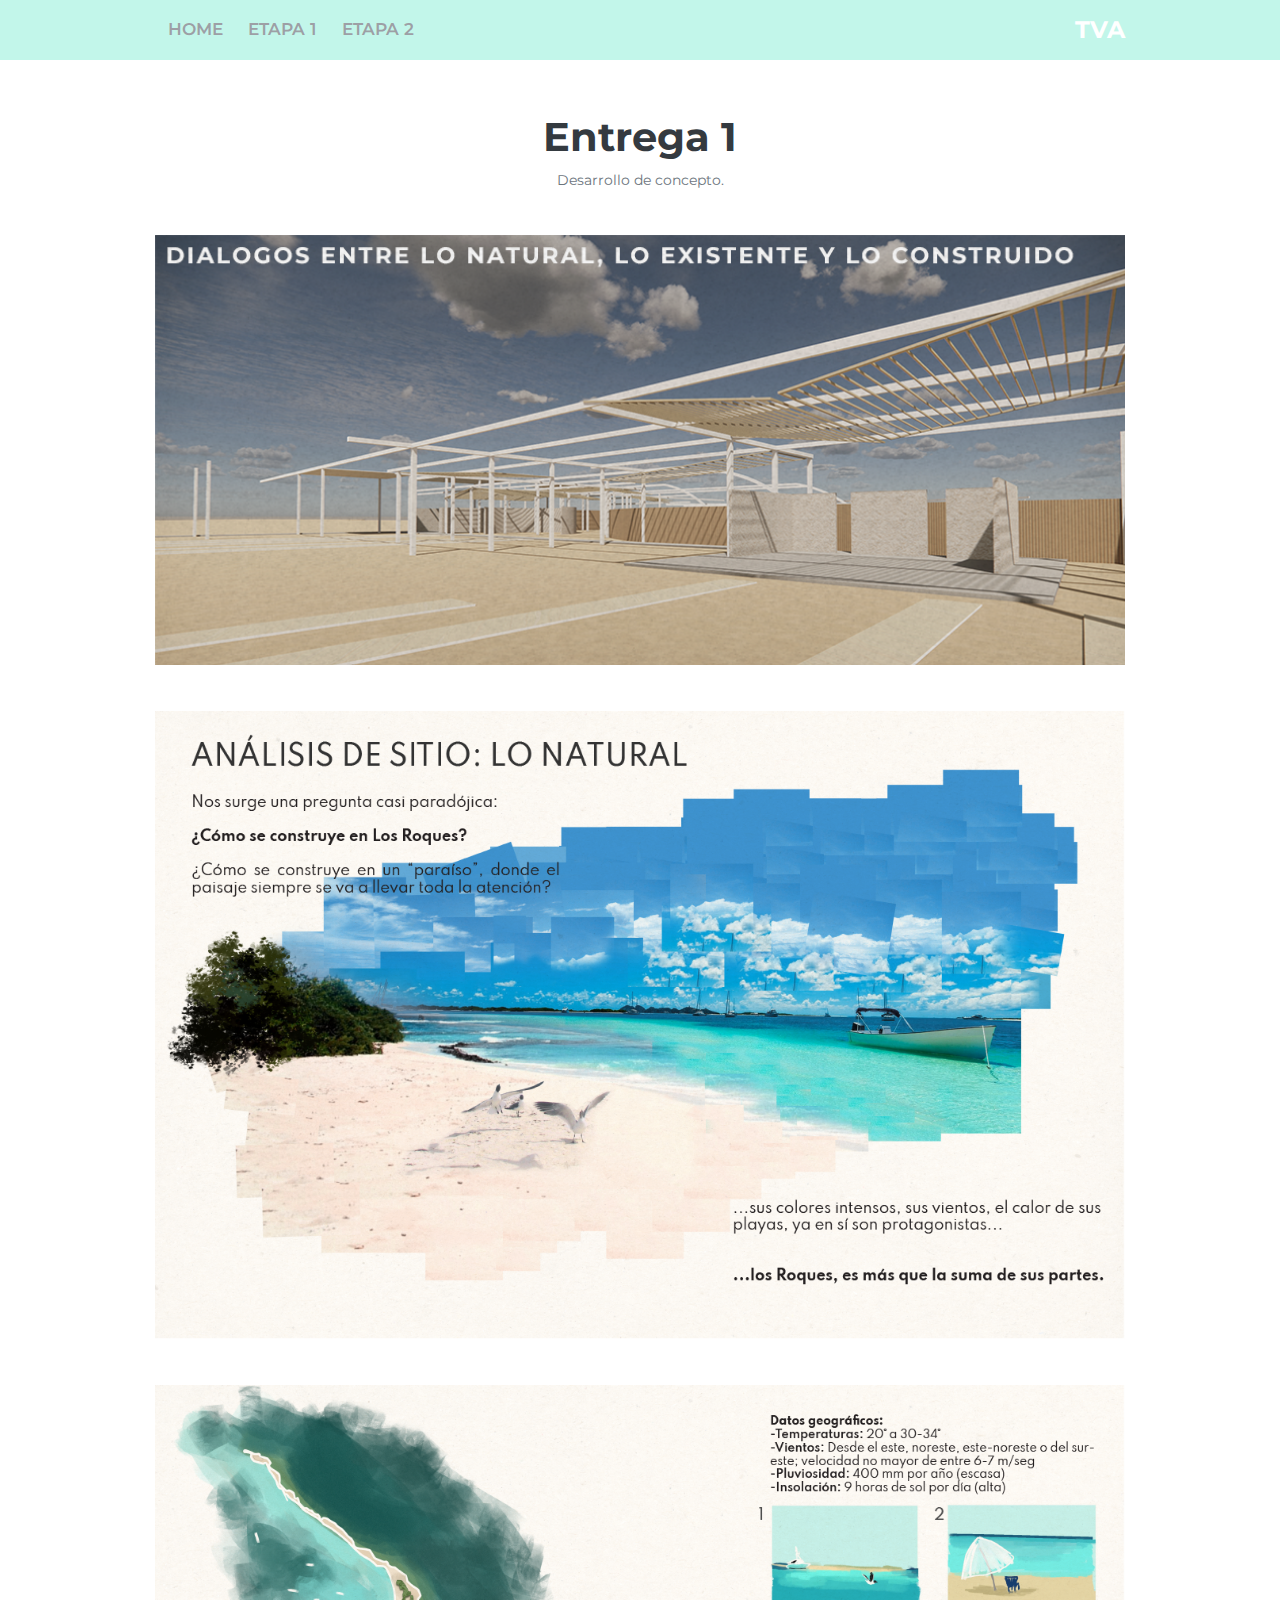
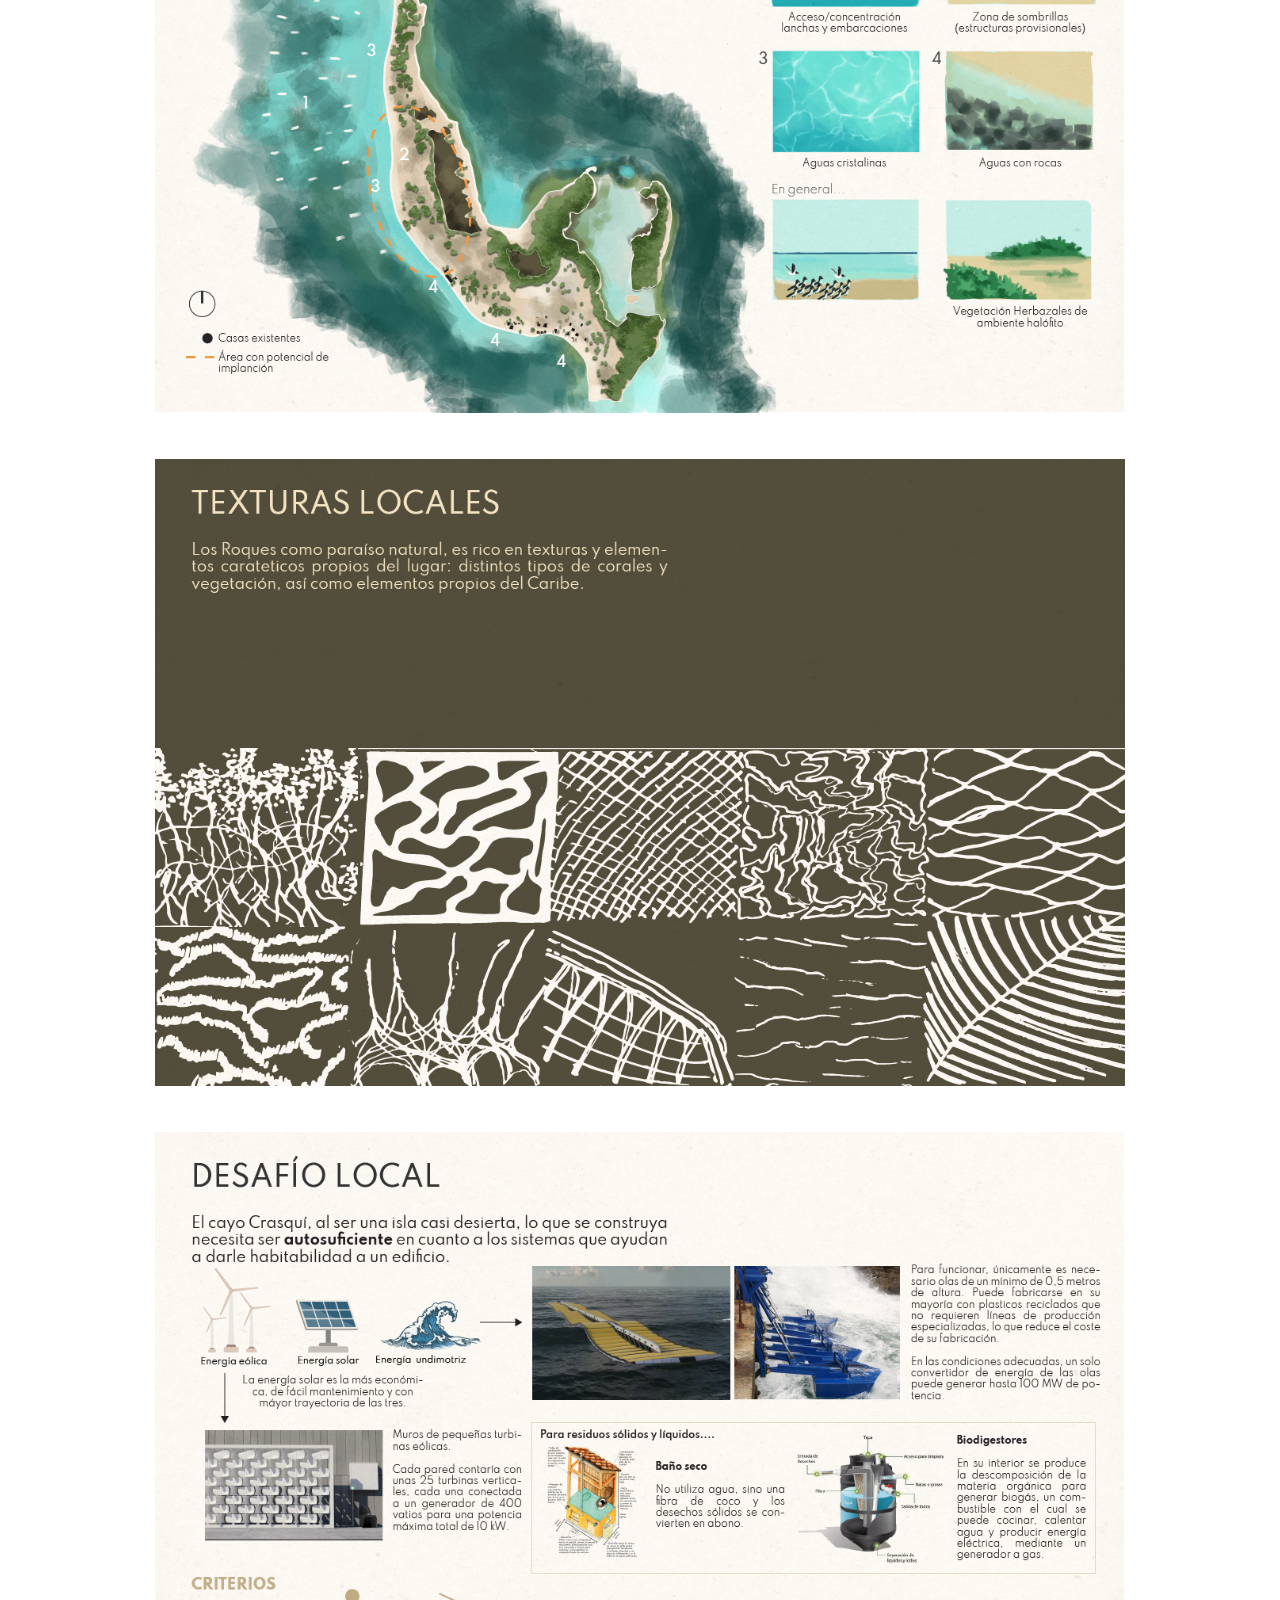
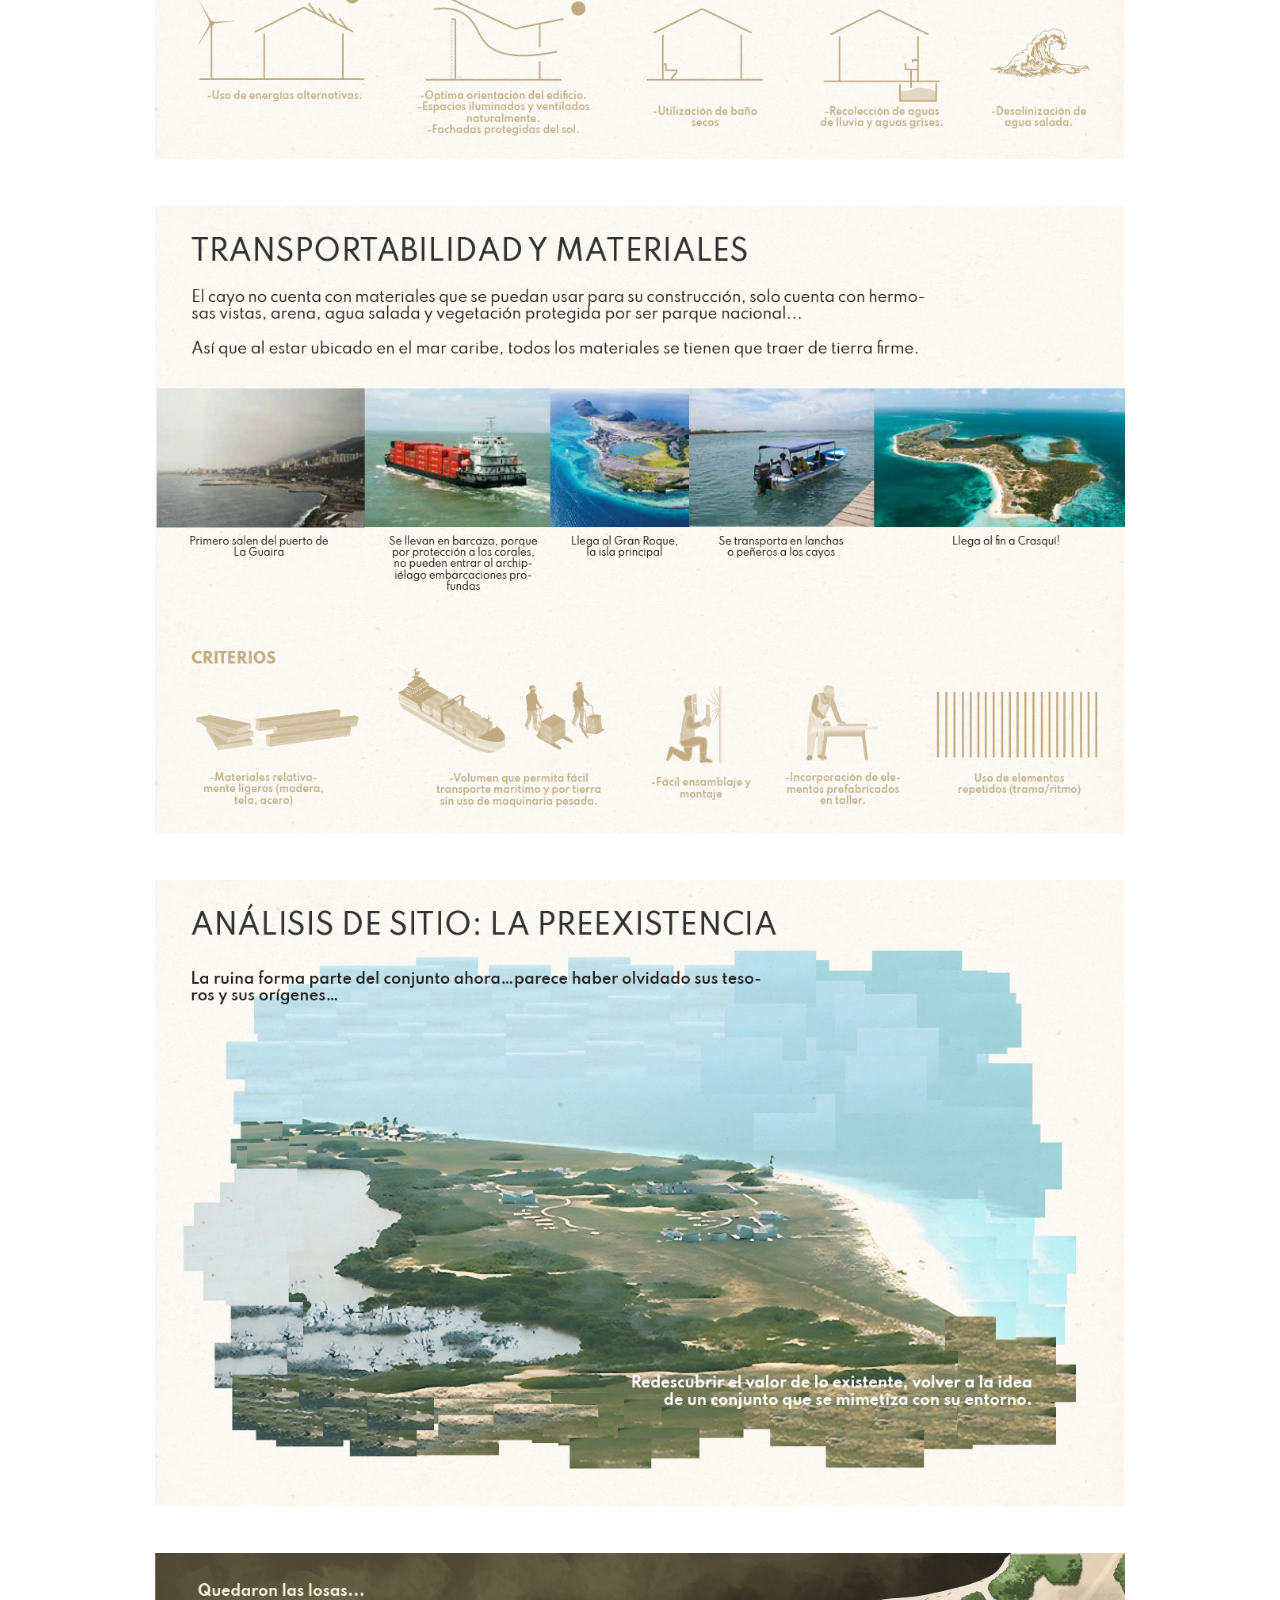
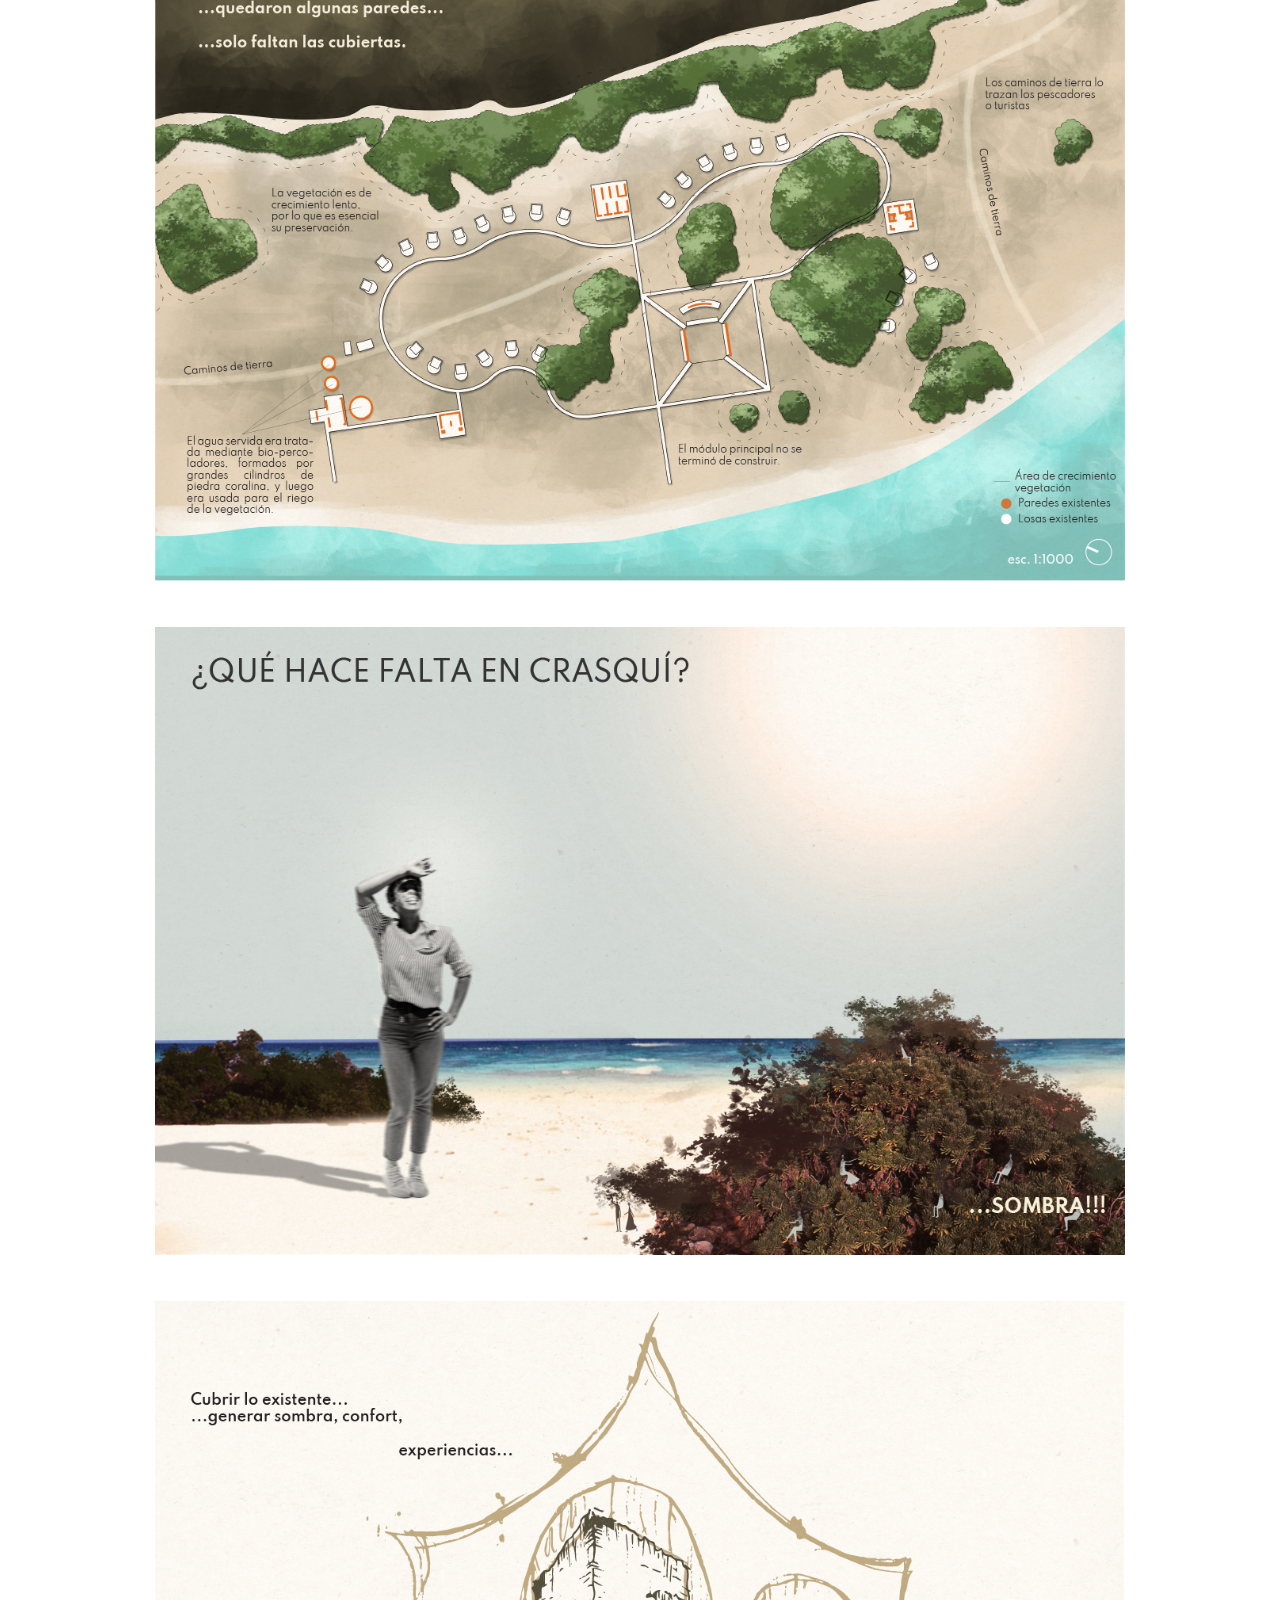
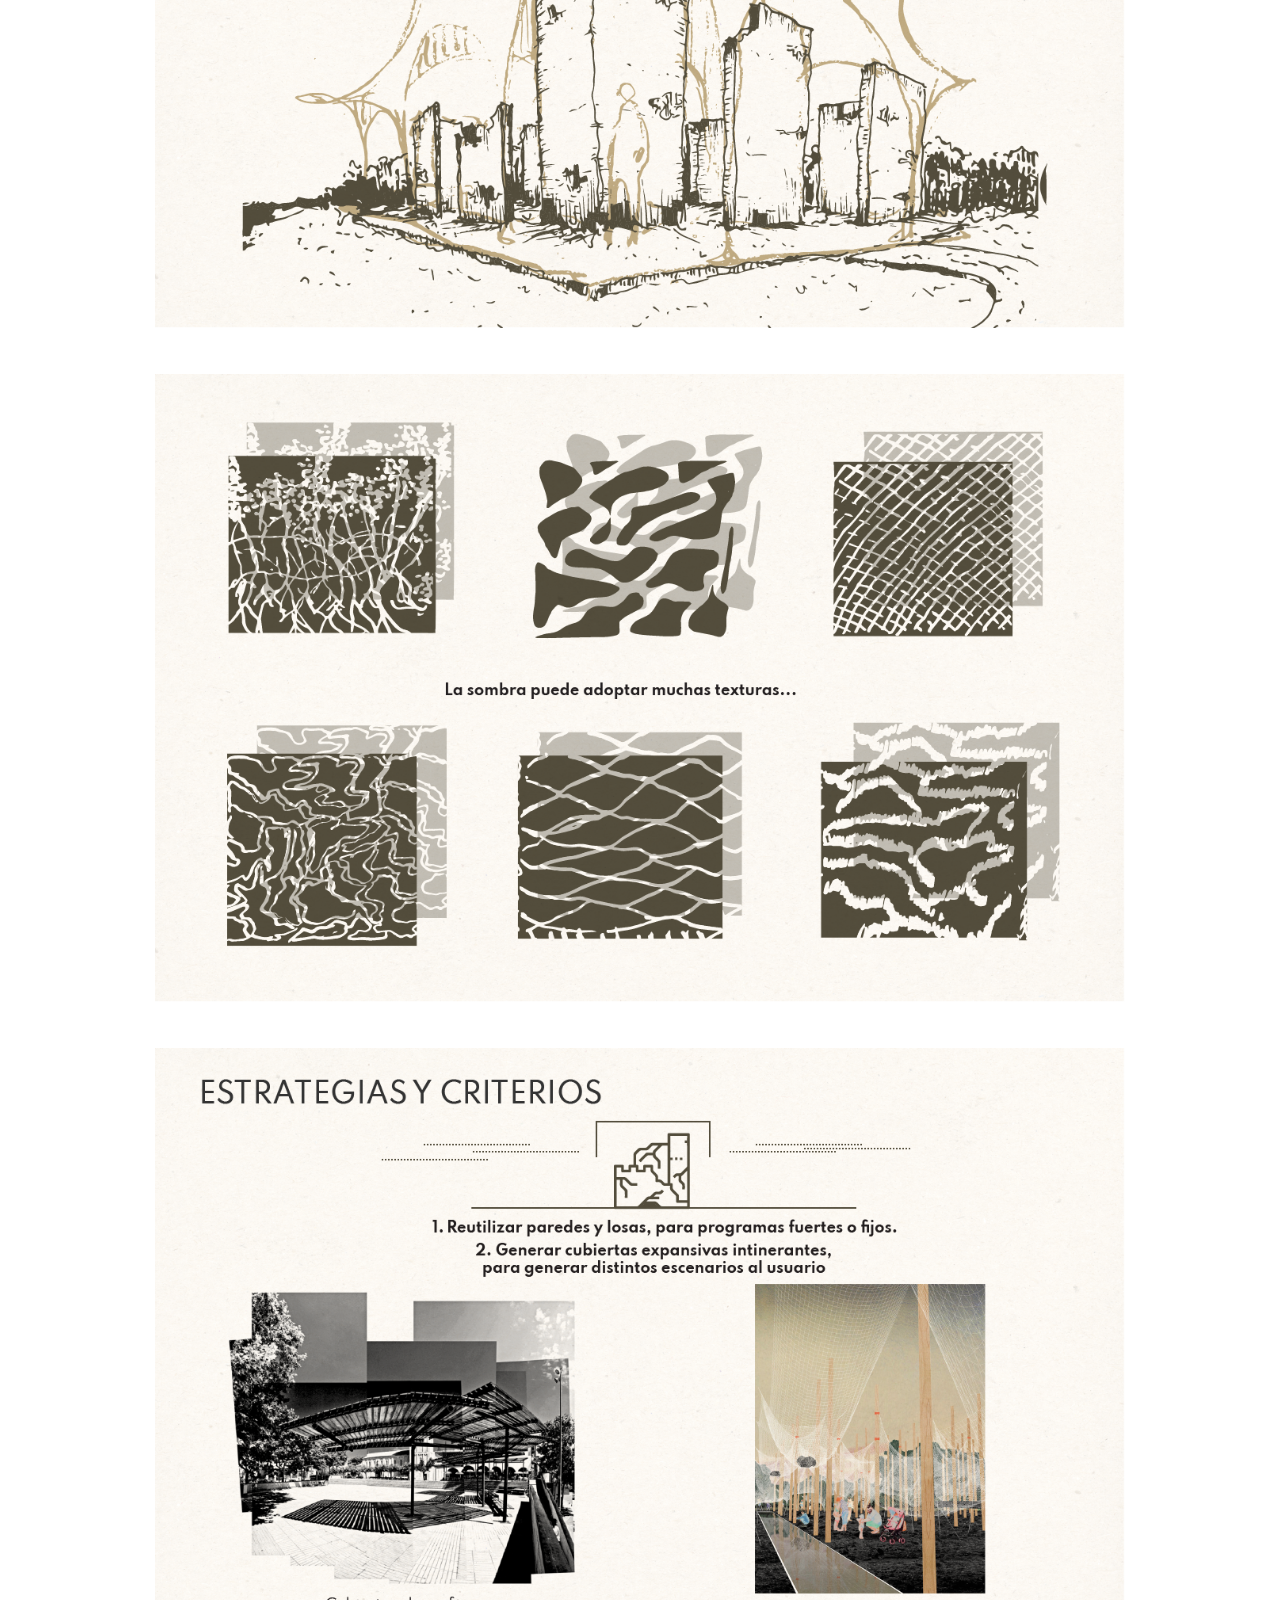
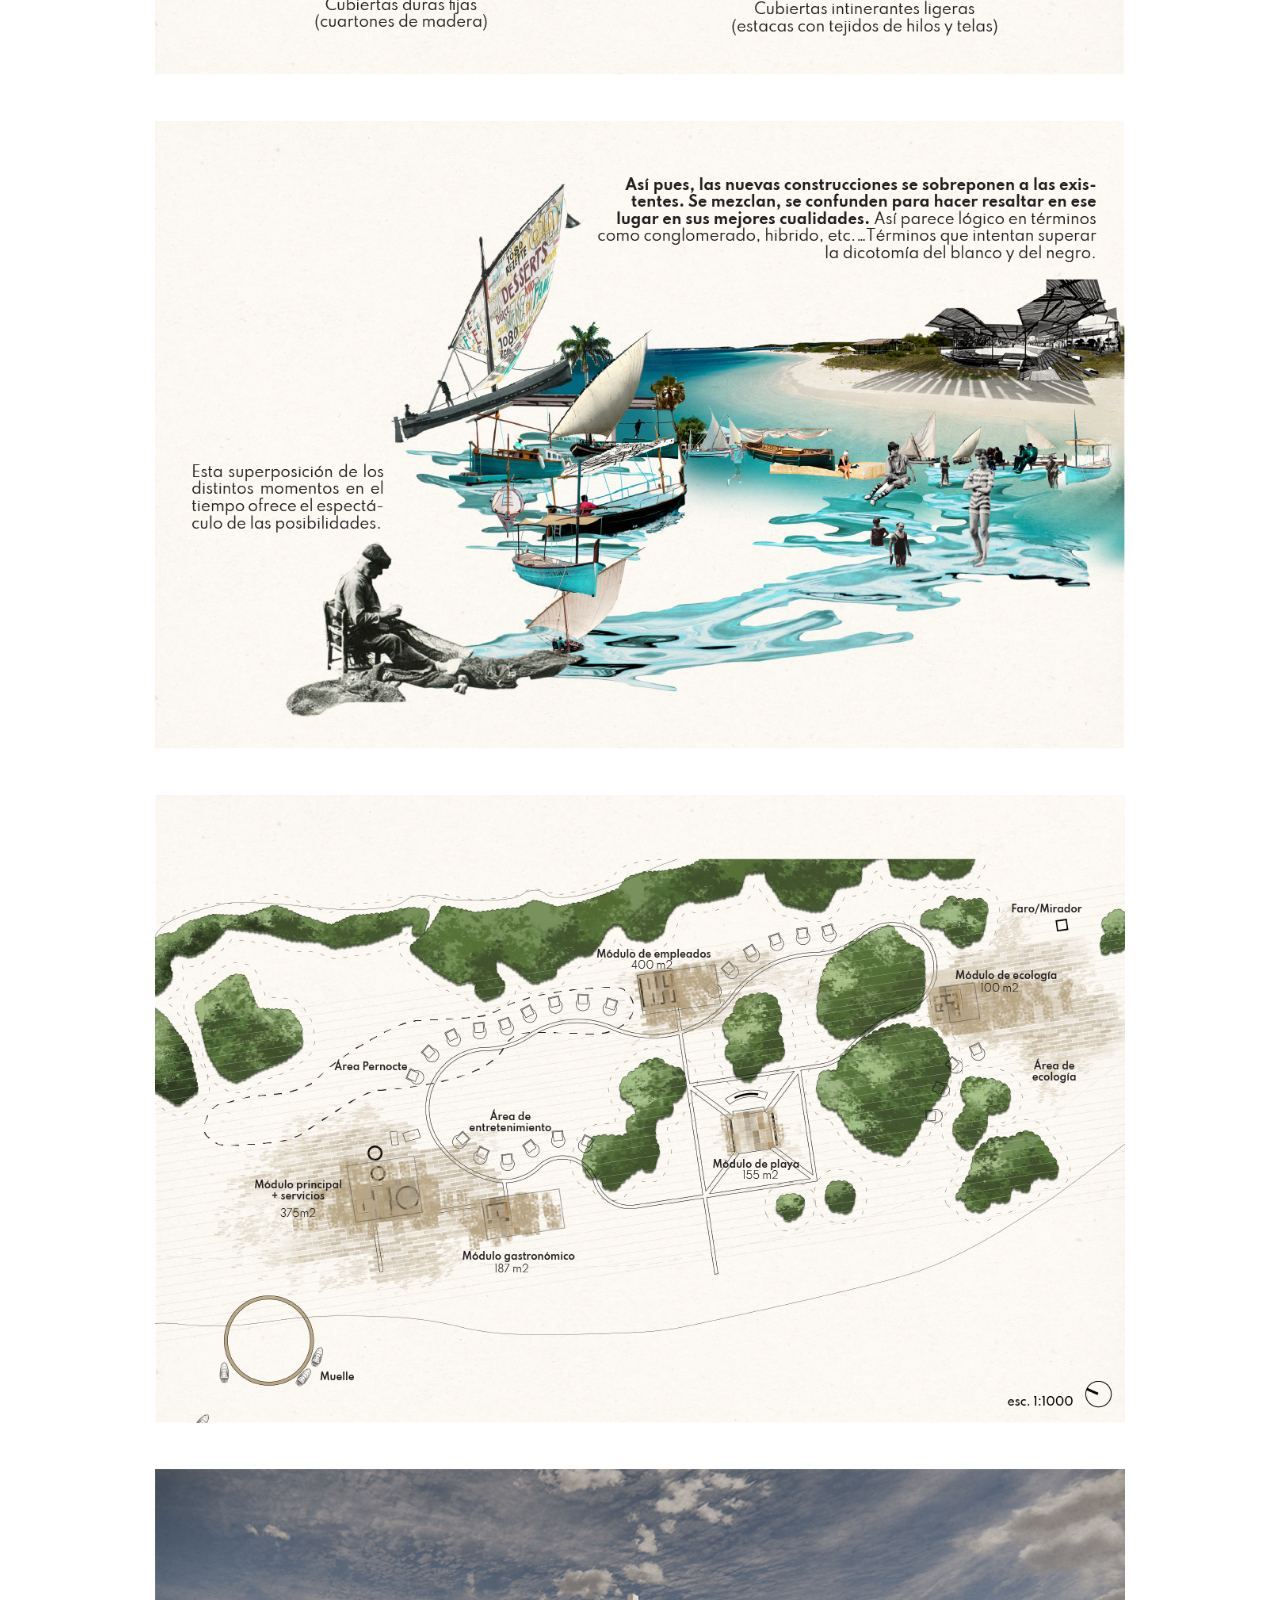
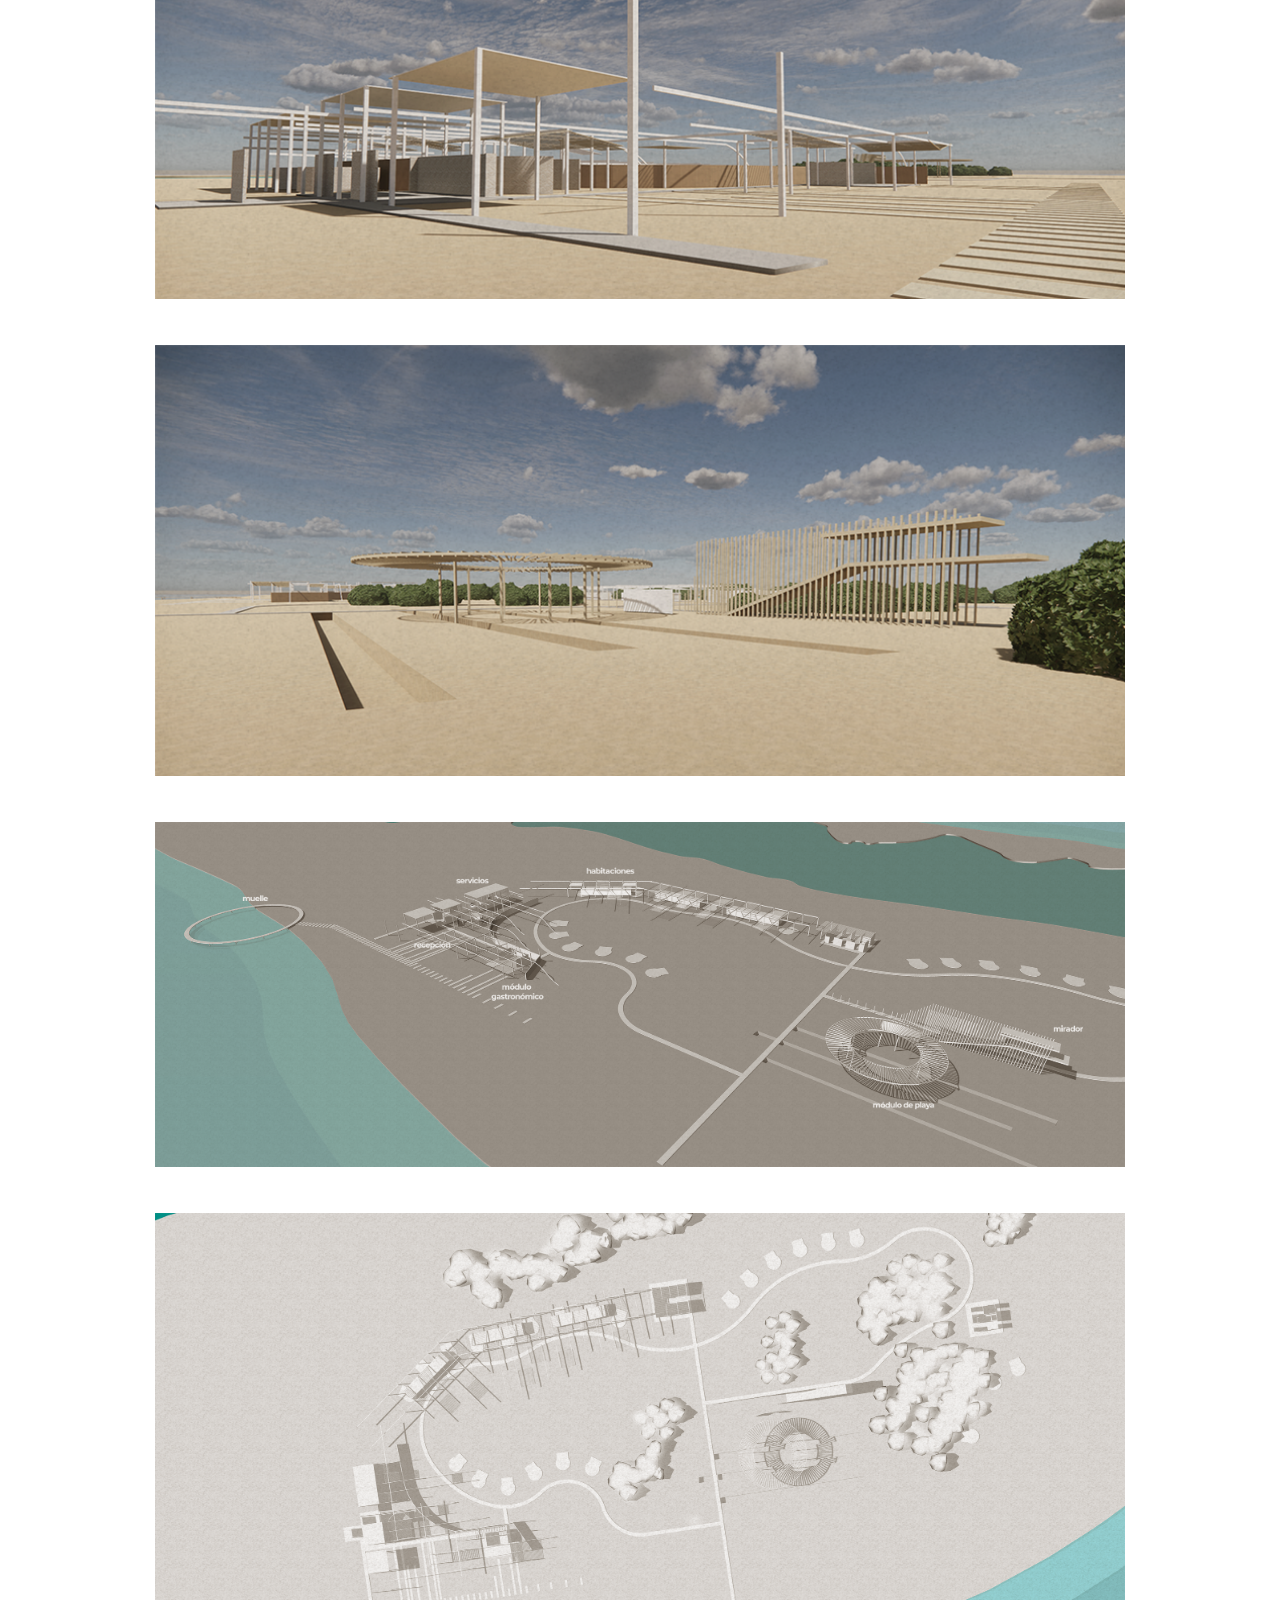
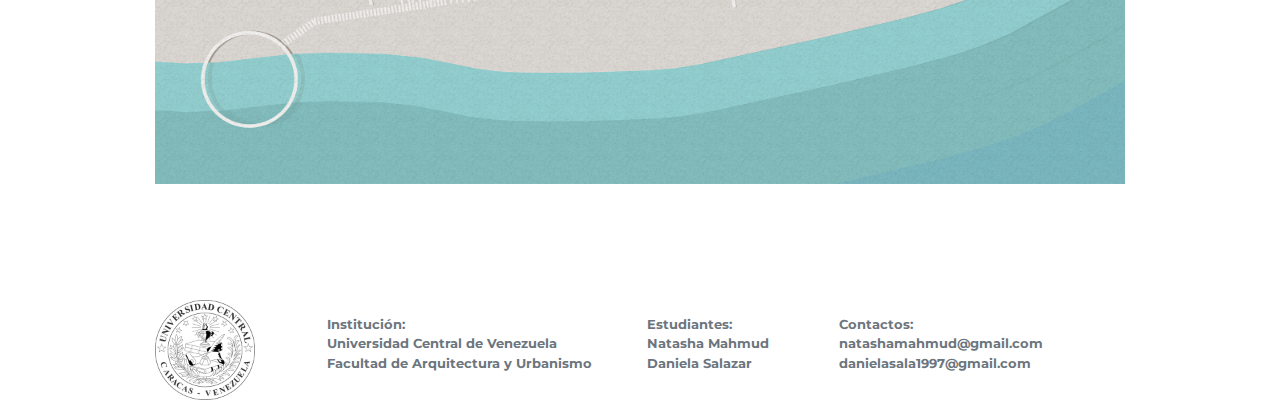
==== commit a27448fc: "update new image" ====
--- a/entrega-1.html
+++ b/entrega-1.html
@@ -27,6 +27,9 @@
                     <li class="nav-item">
                         <a class="nav-link" href="entrega-1.html">Etapa 1</a>
                     </li>
+                    <li class="nav-item">
+                        <a class="nav-link" href="entrega-2.html">Etapa 2</a>
+                    </li>
                 </ul>
             </div>
             <div class="logo">
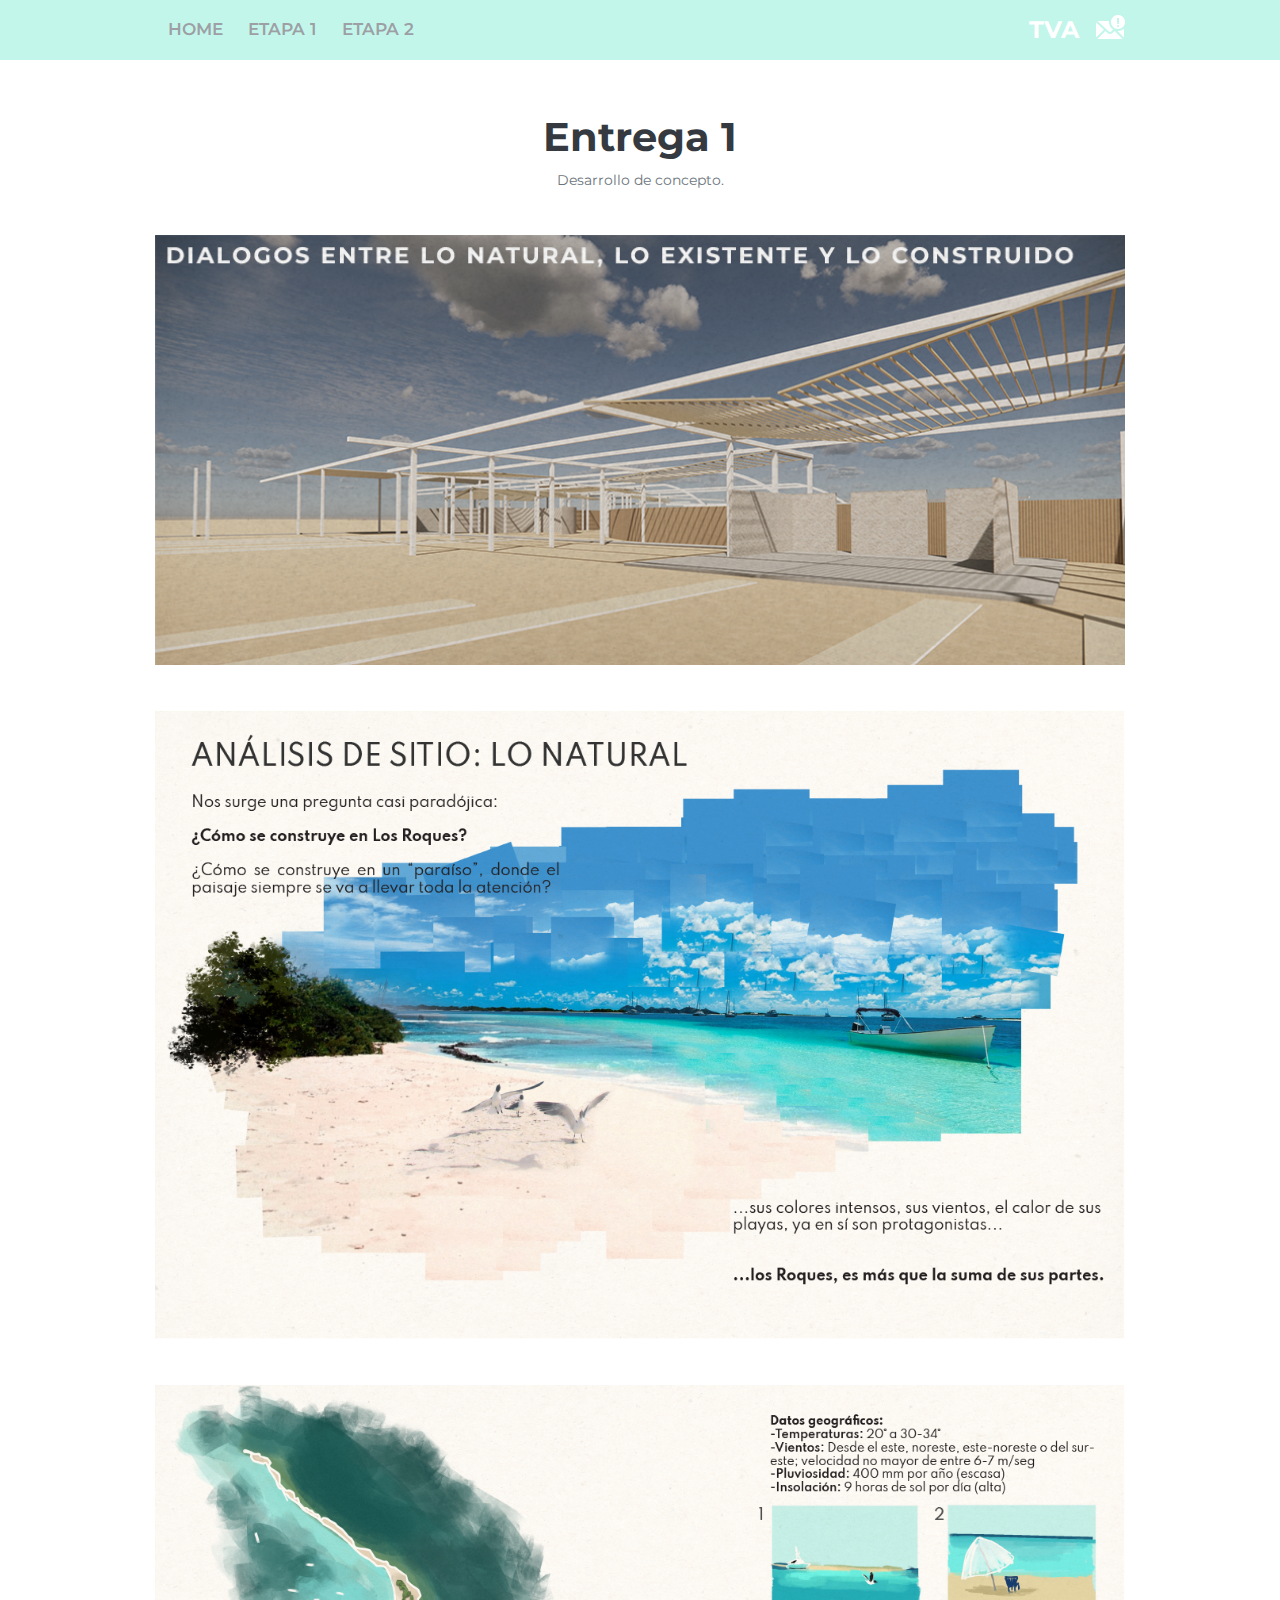
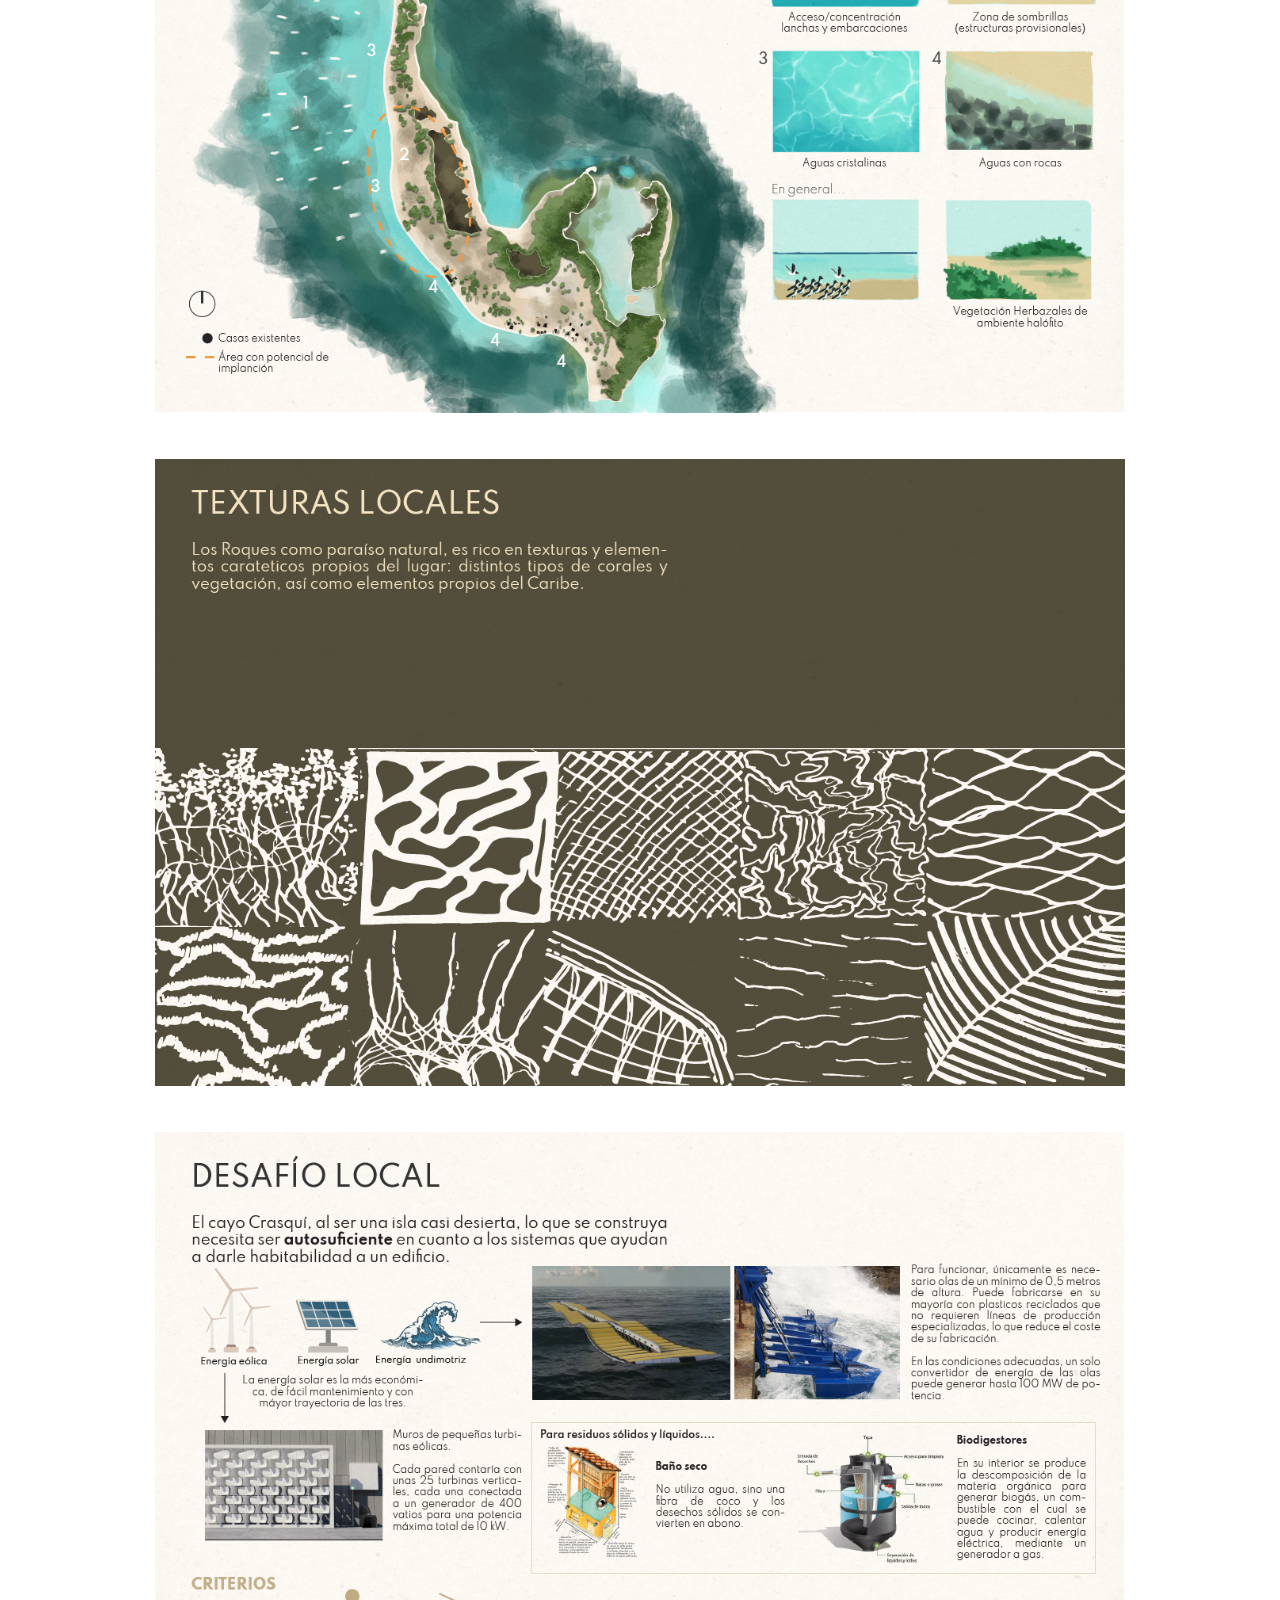
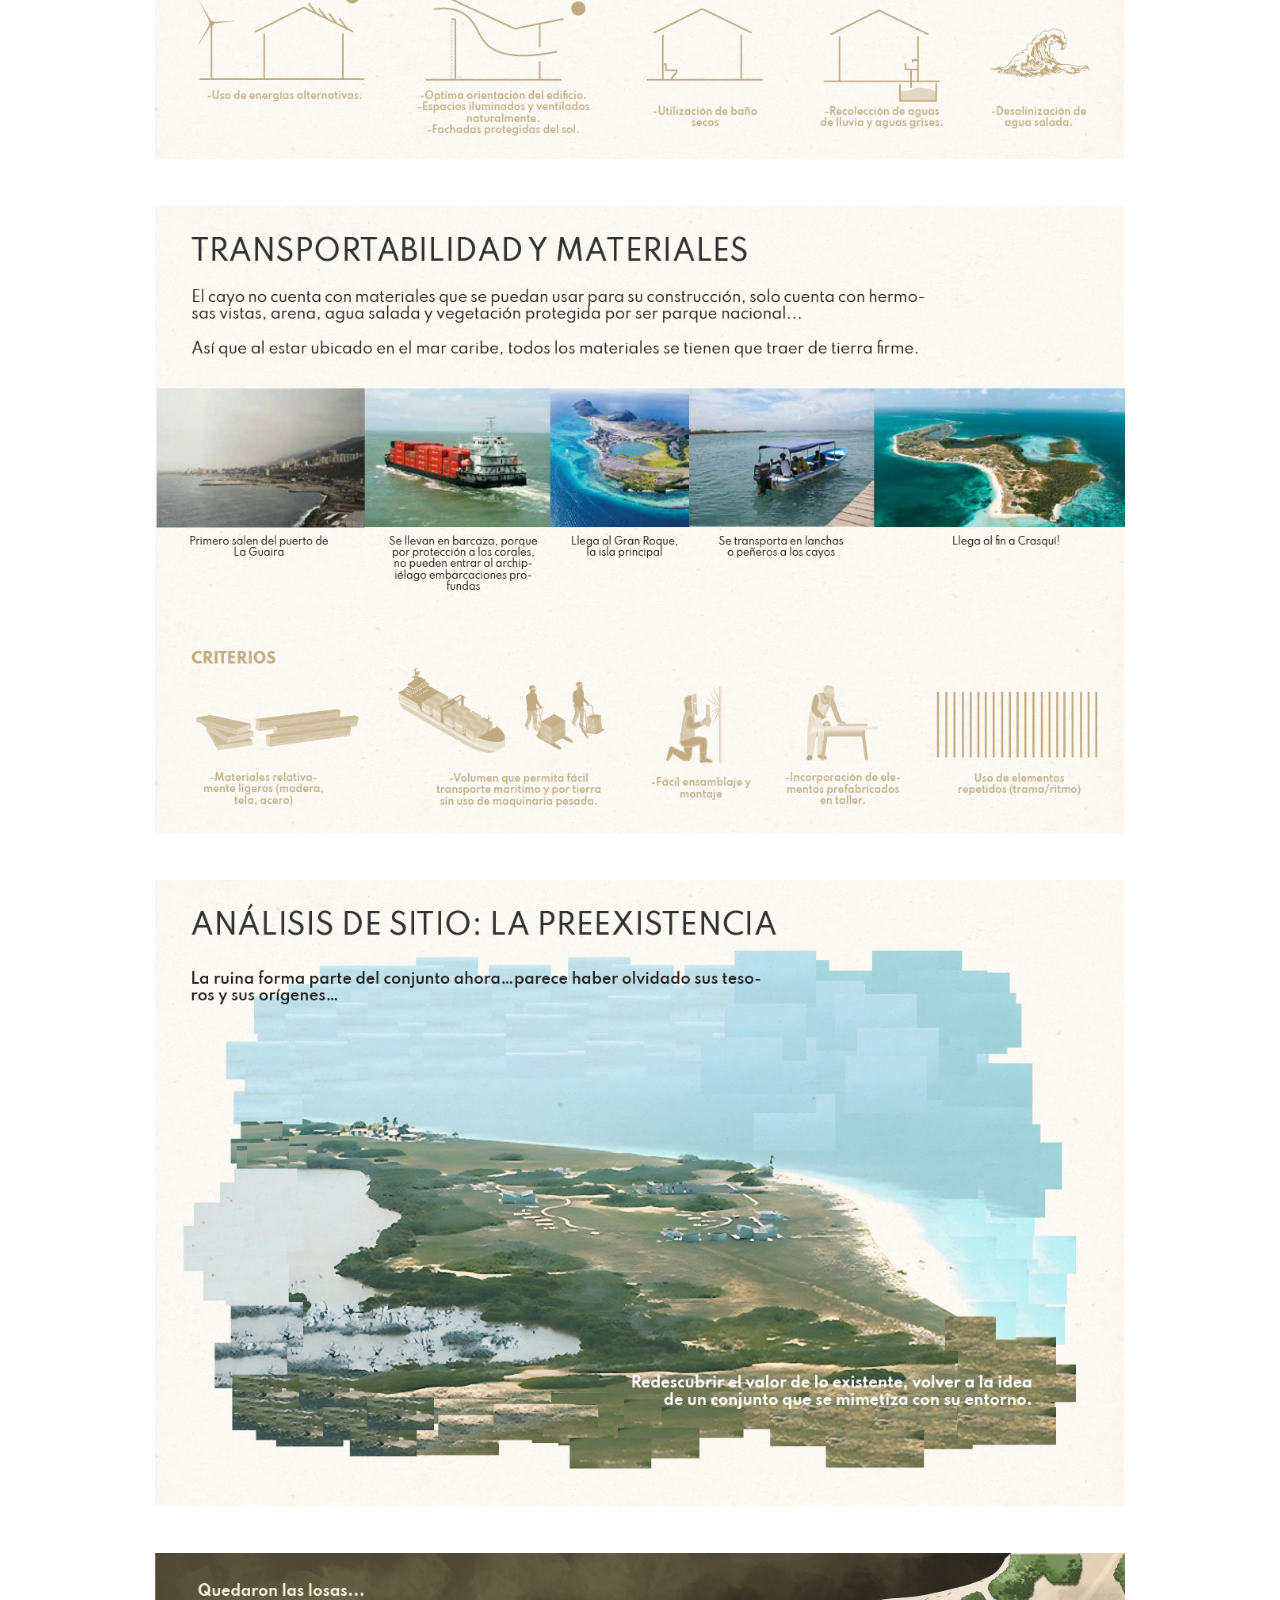
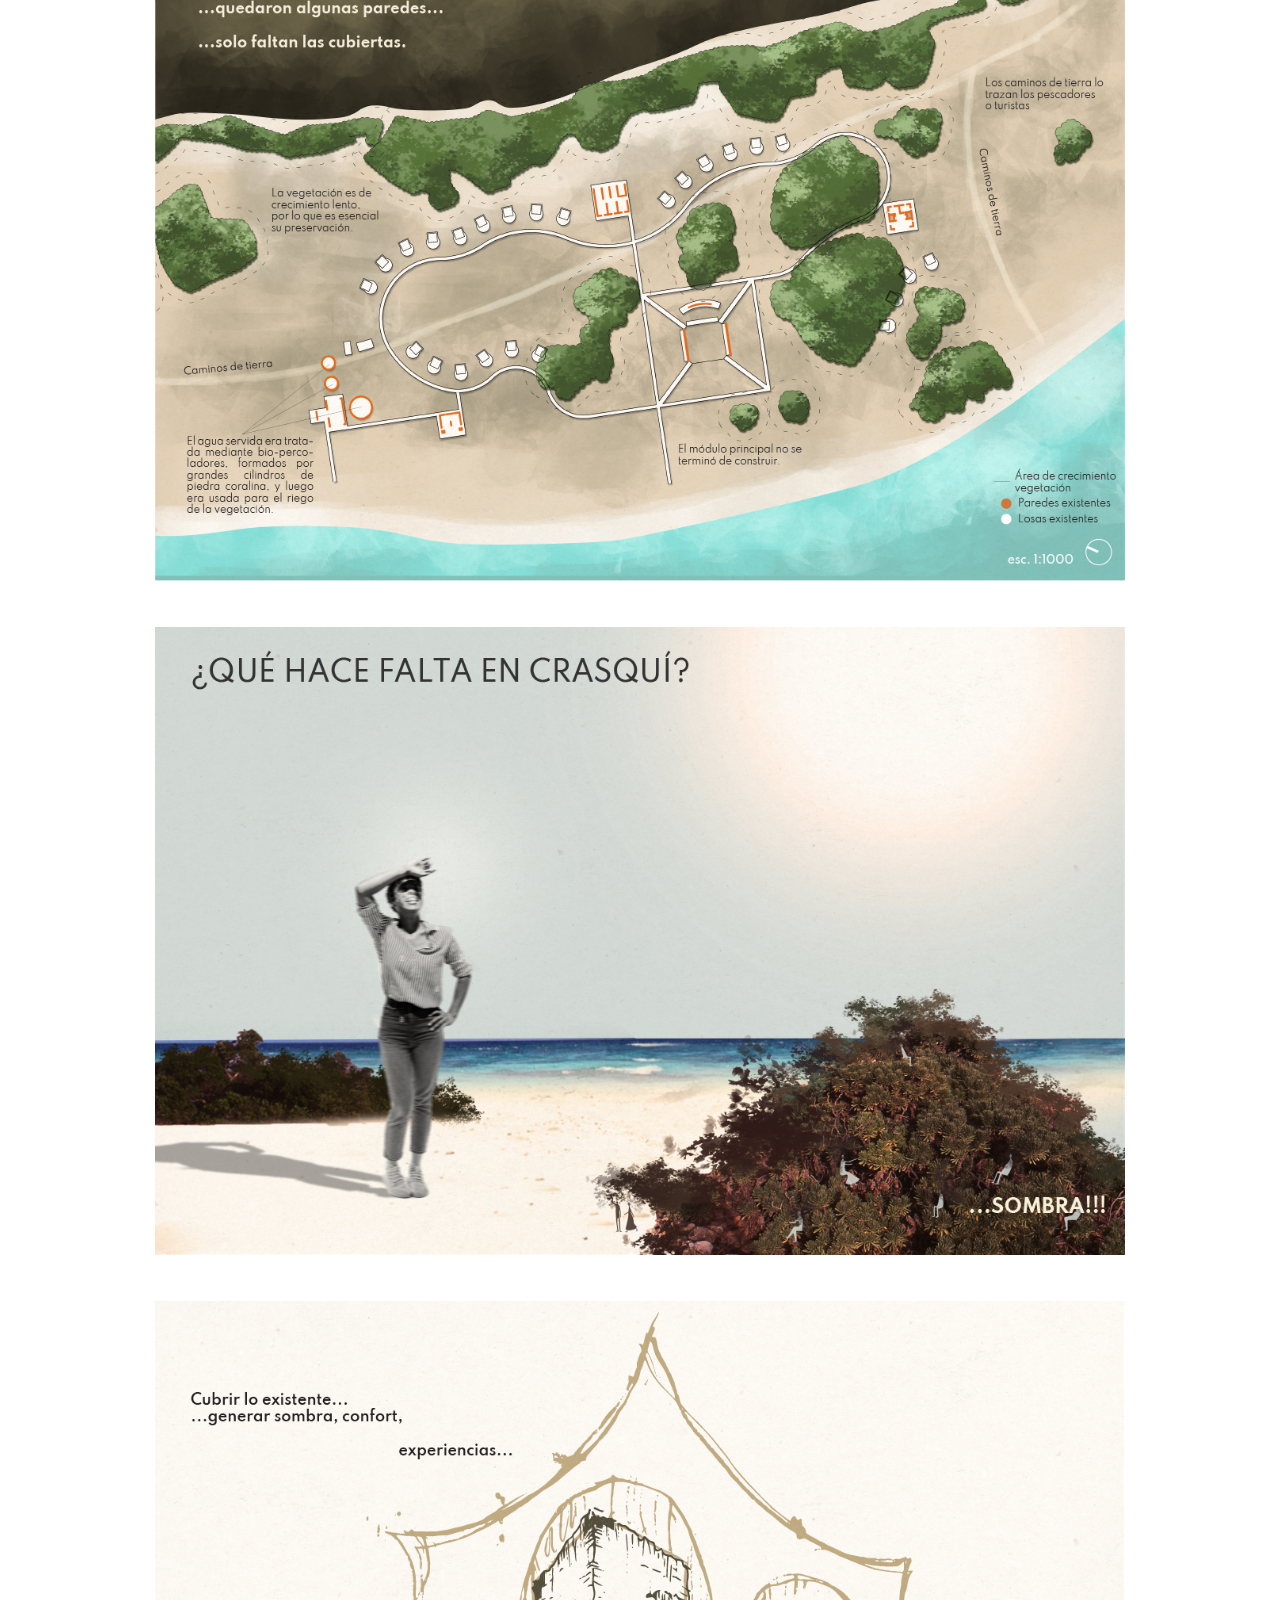
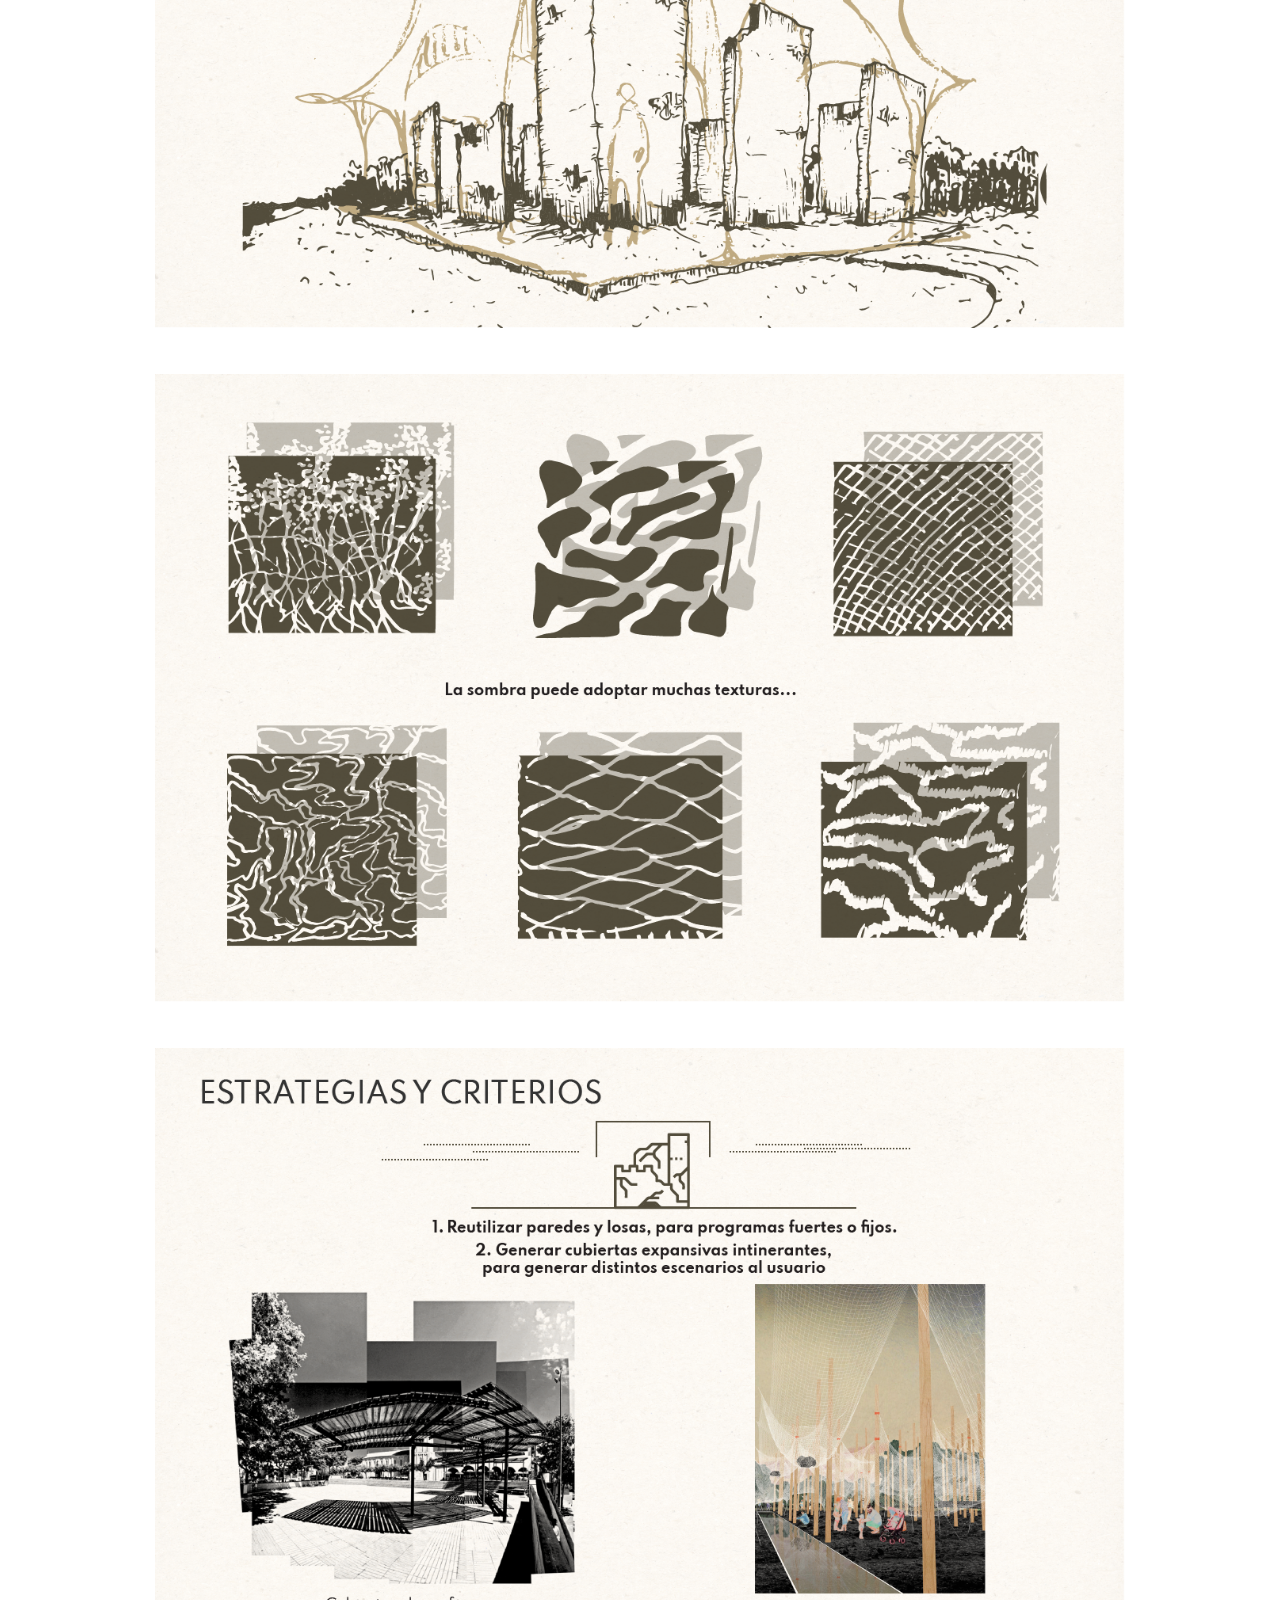
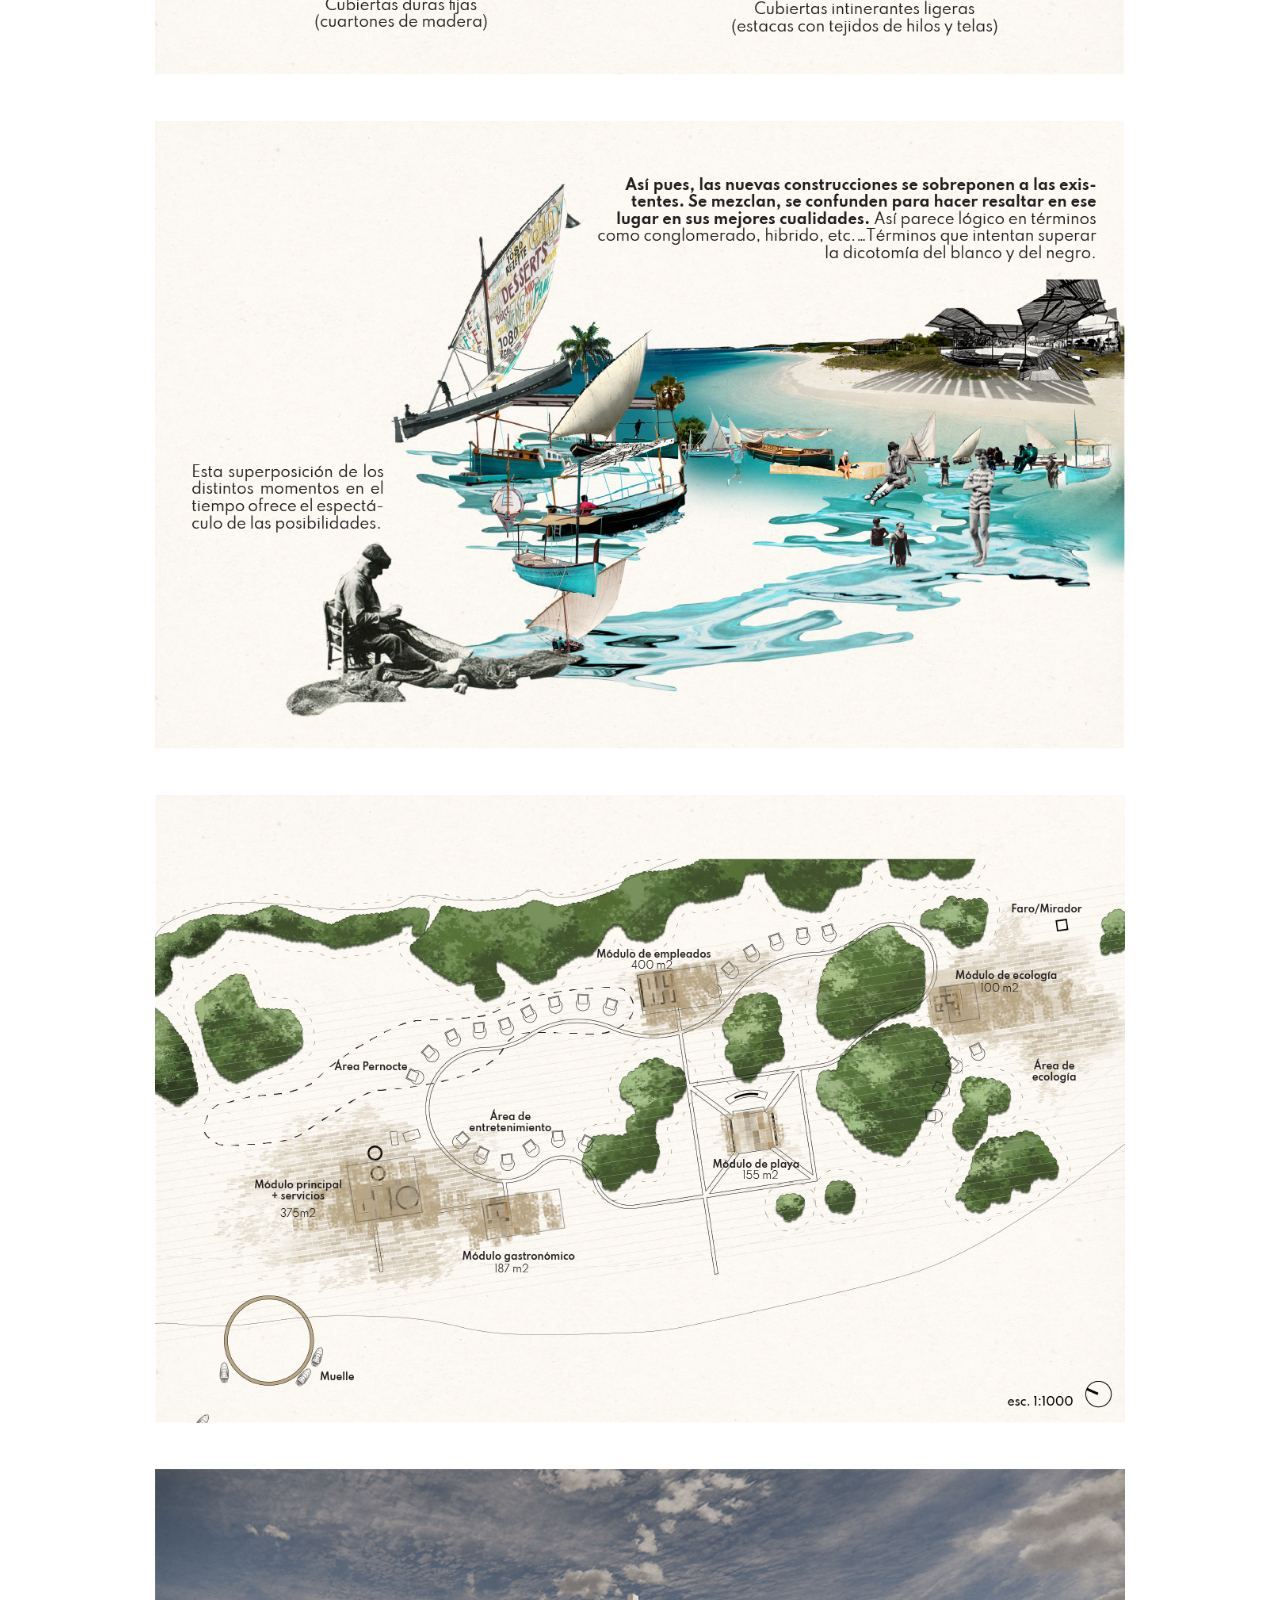
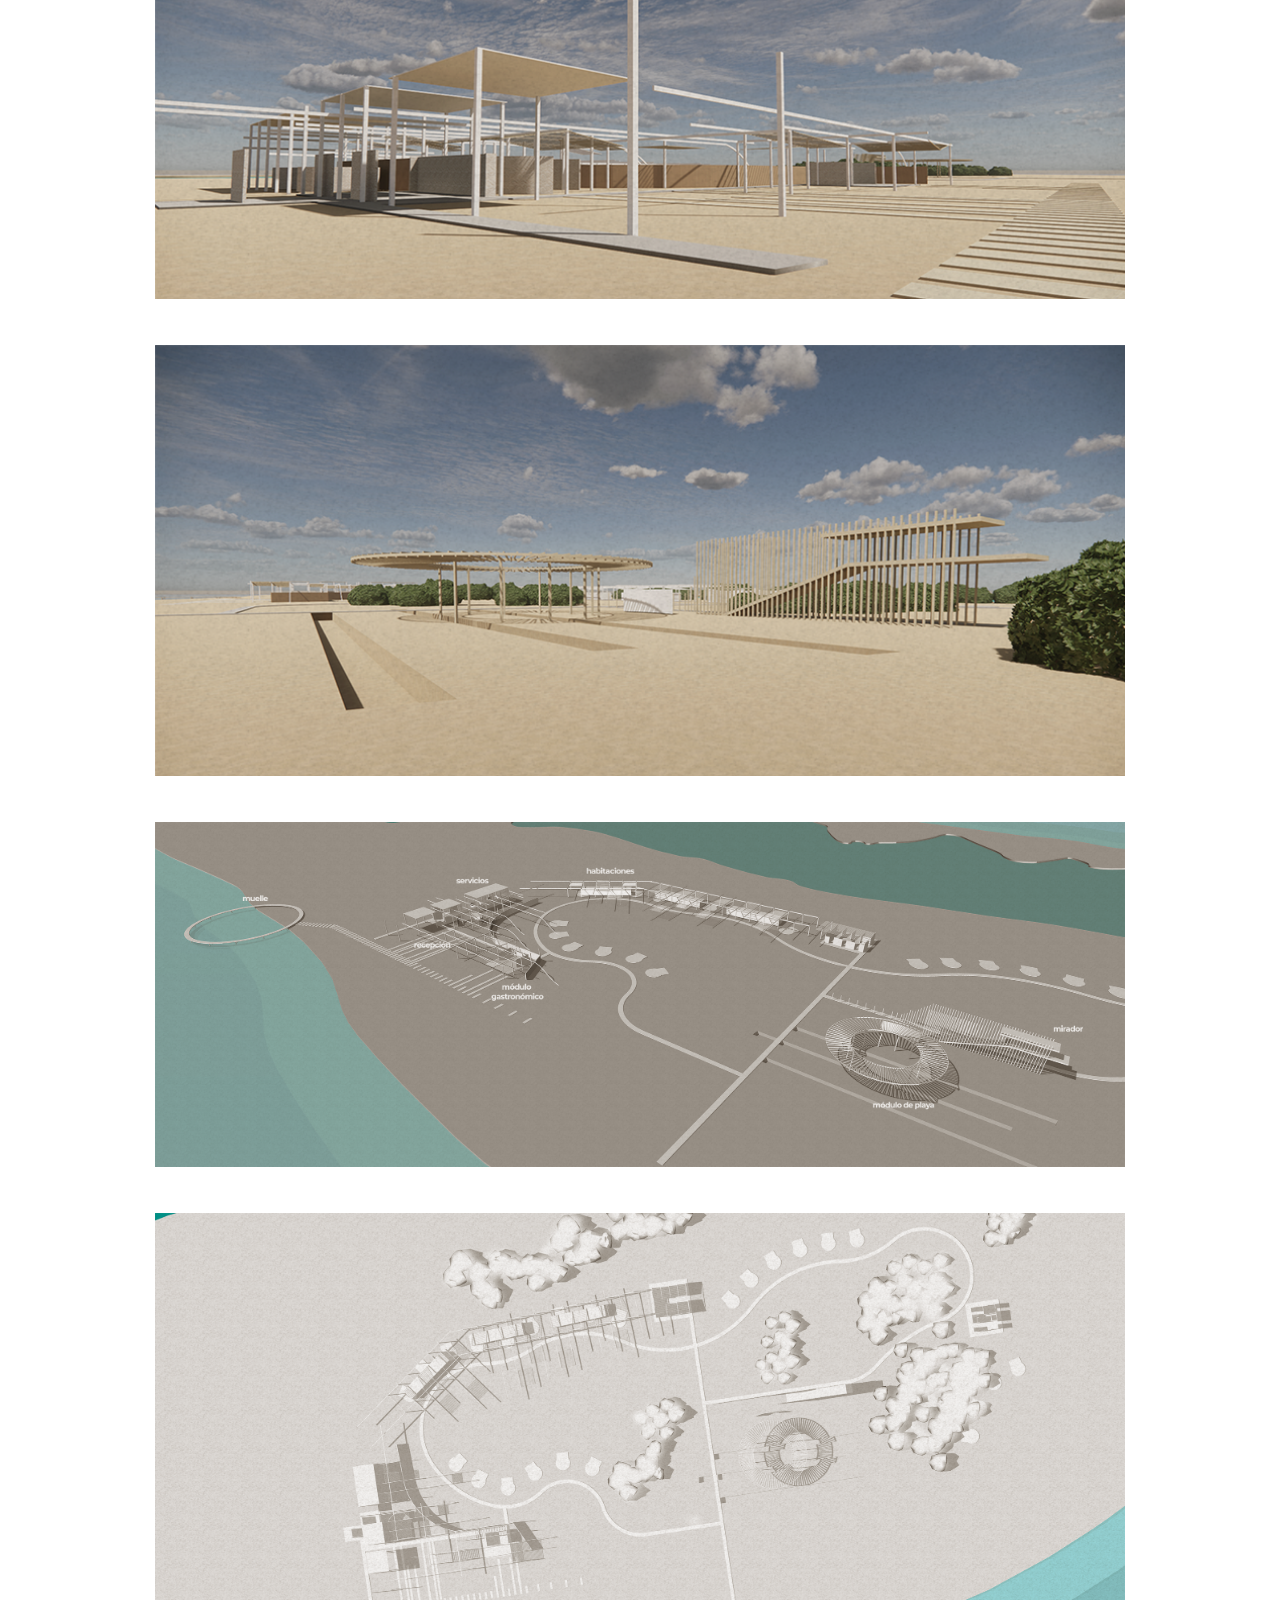
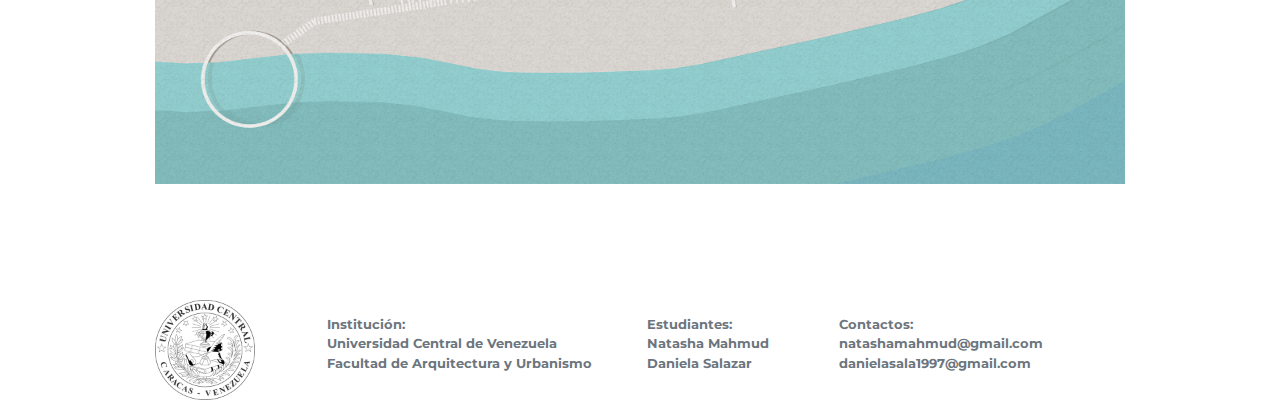
==== commit 7e724ac3: "mobile messages" ====
--- a/entrega-1.html
+++ b/entrega-1.html
@@ -12,6 +12,24 @@
 	<link rel="stylesheet" href="assets/css/joeblog.css">
 </head>
 <body data-spy="scroll" data-target=".navbar" data-offset="40" id="home">
+    <div class="container-phone">
+        <div class="phone ios">
+            <div class="phone-top">
+                <div class="camera"></div>
+            </div>
+            <div class="screen background-image-1">
+                <div class="screen-top">
+                <div class="phone-status"></div>
+                </div>
+                <div class="screen-menu">
+                <div class="icon-wrap" id="sea">
+                    <div class="icon"></div>
+                </div>
+                </div>
+                <div class="return-btn">&nbsp;</div>
+            </div>
+        </div>
+    </div>
     
     <!-- Page Second Navigation -->
     <nav class="navbar custom-navbar navbar-expand-md navbar-light bg-primary sticky-top">
@@ -35,6 +53,8 @@
             <div class="logo">
                 TVA
             </div>
+            <img id="notification" src="./assets/imgs/notification.png" style="margin-left:1em; cursor:pointer;"/>
+            
         </div>
     </nav>
     <!-- End Of Page Second Navigation -->
@@ -305,6 +325,5 @@
 
     <!-- JoeBLog js -->
     <script src="assets/js/joeblog.js"></script>
-
 </body>
 </html>
--- a/assets/css/joeblog.css
+++ b/assets/css/joeblog.css
@@ -11856,4 +11856,382 @@
   margin-bottom: 2em;
   text-transform: uppercase;
   font-size: 28px;
+}
+
+
+
+
+
+@import url("https://fonts.googleapis.com/css2?family=Roboto:wght@300;400;700&display=swap");
+
+.phone {
+  background: #000;
+  border-radius: 28px;
+  padding: 12px;
+  width: 285px;
+  min-height: 200px;
+  box-shadow: 0 10px 15px -3px rgba(0, 0, 0, 0.1), 0 4px 6px -2px rgba(0, 0, 0, 0.05);
+  position: relative;
+  margin: 0 auto;
+  zoom: 1.1;
+  color: #000;
+  font-family: "Roboto", sans-serif;
+}
+.phone .screen .screen-top {
+  position: relative;
+  z-index: 99;
+}
+.phone .screen .screen-menu {
+  right: 1rem;
+  min-height: 40px;
+  position: absolute;
+  bottom: 1rem;
+  display: flex;
+}
+.phone .screen .screen-menu .icon-wrap {
+  flex: 1;
+}
+.phone .screen .screen-menu .icon-wrap .icon {
+  width: 40px;
+  height: 40px;
+  background: transparent;
+  border-radius: 6px;
+  display: flex;
+  flex-direction: column;
+  justify-content: center;
+  margin: 0 auto;
+  position: relative;
+  cursor: pointer;
+}
+.phone.ios .screen {
+  background: #fff;
+  height: 472px;
+  min-height: 200px;
+  border-radius: 18px;
+  background: url(https://assets.codepen.io/772926/phone-bg.png);
+  background-repeat: no-repeat;
+  background-size: cover;
+  position: relative;
+  overflow: hidden;
+}
+.phone.ios .screen .screen-top {
+  padding: 5px 20px;
+  position: relative;
+}
+.phone.ios .screen .screen-top .time {
+  font-size: 12px;
+  font-weight: 700;
+  width: 50px;
+  text-align: center;
+  color: #fff;
+}
+.phone.ios .screen .screen-top .phone-status {
+  width: 50px;
+  position: absolute;
+  right: 20px;
+  top: 5px;
+  background: url(ttps://assets.codepen.io/772926/phone-status.svg);
+  background-repeat: no-repeat;
+  background-size: 100%;
+  height: 15px;
+}
+.phone.ios .phone-top {
+  background: #000;
+  position: absolute;
+  width: 130px;
+  top: 0.15rem;
+  height: 30px;
+  border-bottom-left-radius: 0.5rem;
+  border-bottom-right-radius: 0.5rem;
+  left: 50%;
+  margin-left: -64px;
+  z-index: 2;
+}
+.phone.ios .phone-top .camera {
+  content: "";
+  position: absolute;
+  left: 105px;
+  background: #131313;
+  box-shadow: none;
+  z-index: 999;
+  top: 13px;
+  width: 8px;
+  height: 8px;
+  border-radius: 50%;
+}
+.phone.ios .phone-top .camera:before {
+  content: "";
+  position: absolute;
+  left: 2px;
+  background: #303861;
+  box-shadow: none;
+  z-index: 999;
+  top: 2px;
+  width: 5px;
+  height: 5px;
+  border-radius: 50%;
+}
+.phone.ios .phone-top .camera:after {
+  content: "";
+  position: absolute;
+  left: 2px;
+  background: #68a1b3;
+  box-shadow: none;
+  z-index: 999;
+  top: 2px;
+  width: 2px;
+  height: 2px;
+  border-radius: 50%;
+  opacity: 0.5;
+}
+.phone.ios .phone-top:after {
+  content: "";
+  position: absolute;
+  left: 50%;
+  background: #131313;
+  box-shadow: none;
+  z-index: 999;
+  top: 15px;
+  width: 40px;
+  height: 4px;
+  margin-left: -20px;
+  border-radius: 10px;
+}
+.phone.ios .screen-menu {
+  background: rgba(0, 0, 0, 0.5);
+  backdrop-filter: blur(12px);
+  -webkit-backdrop-filter: blur(24px);
+  padding: 0.75rem;
+  border-radius: 1rem;
+}
+.phone.ios .screen-menu .icon-wrap:nth-of-type(1) .icon {
+  background-image: url('../imgs/arrow.png'), linear-gradient(170deg, transparent 0%, transparent 100%);
+  background-repeat: no-repeat, repeat;
+  background-position: center center;
+  background-size: 50%, 100%;
+}
+.phone.ios:before {
+  content: "";
+  position: absolute;
+  z-index: 1;
+  top: 0px;
+  left: 0px;
+  right: 0px;
+  bottom: 0px;
+  border: 3px solid #16252f;
+  border-radius: 2rem;
+  z-index: 0;
+}
+.phone.ios:after {
+  content: "";
+  position: absolute;
+  left: -3px;
+  top: 80px;
+  width: 3.5px;
+  height: 200px;
+  background: url(https://assets.codepen.io/772926/ios-btns-left.png);
+  background-repeat: no-repeat;
+  background-size: 100%;
+}
+.phone.android .phone-top {
+  background: transparent;
+  position: absolute;
+  width: calc(100% - 40px);
+  top: 20px;
+  height: 30px;
+  left: 20px;
+  border-top-left-radius: 30px;
+  border-top-right-radius: 30px;
+  z-index: 1;
+}
+.phone.android .phone-top .camera {
+  content: "";
+  position: absolute;
+  left: 50%;
+  background: #131313;
+  box-shadow: none;
+  z-index: 999;
+  top: 0px;
+  width: 14px;
+  height: 14px;
+  margin-left: -7px;
+  border-radius: 50%;
+}
+.phone.android .phone-top .camera:before {
+  content: "";
+  position: absolute;
+  left: 2px;
+  background: #303861;
+  box-shadow: none;
+  z-index: 999;
+  top: 2px;
+  width: 10px;
+  height: 10px;
+  border-radius: 50%;
+}
+.phone.android .phone-top .camera:after {
+  content: "";
+  position: absolute;
+  left: 4px;
+  background: #68a1b3;
+  box-shadow: none;
+  z-index: 999;
+  top: 4px;
+  width: 2px;
+  height: 2px;
+  border-radius: 50%;
+  opacity: 0.5;
+}
+.phone.android .screen {
+  background: #fff;
+  min-height: 590px;
+  border-radius: 18px;
+  background: url(https://assets.codepen.io/772926/android-phone-bg.png);
+  background-repeat: no-repeat;
+  background-size: cover;
+  position: relative;
+  overflow: hidden;
+}
+.phone.android .screen:after {
+  content: "";
+  position: absolute;
+  bottom: 0.5rem;
+  width: 100%;
+  height: 40px;
+  background: url(https://assets.codepen.io/772926/android-lower-menu.svg);
+  background-size: 70%;
+  background-position: center center;
+  background-repeat: no-repeat;
+}
+.phone.android .screen .screen-top .time {
+  font-size: 12px;
+  font-weight: 400;
+  width: 50px;
+  text-align: center;
+  color: #fff;
+  padding-top: 0.5rem;
+  padding-left: 0.75rem;
+}
+.phone.android .screen .screen-top .phone-status {
+  width: 65px;
+  position: absolute;
+  right: 1rem;
+  top: 0.5rem;
+  background: url(https://assets.codepen.io/772926/android-phone-status.svg);
+  background-repeat: no-repeat;
+  background-size: 100%;
+  height: 15px;
+}
+.phone.android .screen .screen-menu {
+  background: transparent;
+  padding: 16px;
+  left: 20px;
+  min-height: 40px;
+  position: absolute;
+  width: calc(100% - 40px);
+  bottom: 40px;
+  display: flex;
+}
+.phone.android .screen .screen-menu .icon-wrap .icon {
+  border-radius: 10px;
+}
+.phone.android .screen .screen-menu .icon-wrap:nth-of-type(1) .icon {
+  background-image: url(https://assets.codepen.io/772926/icon-phone-android.svg);
+  background-repeat: no-repeat, repeat;
+  background-position: center center;
+  background-size: 30%;
+  background-color: #37ae6e;
+}
+.phone.android .screen .screen-menu .icon-wrap:nth-of-type(2) .icon {
+  background-image: url(https://assets.codepen.io/772926/icon-chrome.svg);
+  background-repeat: no-repeat;
+  background-position: center center;
+  background-size: 70%;
+}
+.phone.android .screen .screen-menu .icon-wrap:nth-of-type(3) .icon {
+  background-image: url(https://assets.codepen.io/772926/icon-messages-android.svg);
+  background-repeat: no-repeat, repeat;
+  background-position: center 10px;
+  background-size: 60%;
+  background-color: #308dcd;
+}
+.phone.android .screen .screen-menu .icon-wrap:nth-of-type(4) .icon {
+  background-image: url(https://assets.codepen.io/772926/icon-camera-android.svg);
+  background-repeat: no-repeat, repeat;
+  background-position: center center;
+  background-size: 50%;
+  background-color: #e72a57;
+}
+.phone.android:before {
+  content: " ";
+  position: absolute;
+  z-index: 1;
+  top: 0px;
+  left: 0px;
+  right: 0px;
+  bottom: 0px;
+  border: 3px solid #4c4b4b;
+  border-radius: 2rem;
+  z-index: 0;
+}
+.phone.android:after {
+  content: "";
+  position: absolute;
+  right: -3px;
+  top: 80px;
+  width: 3.5px;
+  height: 200px;
+  background: url(https://assets.codepen.io/772926/andoird-btns-right.png);
+  background-repeat: no-repeat;
+  background-size: 100%;
+}
+
+
+.container-phone{
+  position: absolute;
+  z-index: 9999999999;
+  right: 10%;
+  top: 5em;
+  display: none;
+}
+
+.background-image-1{
+  background: url('../imgs/messages/DEVOLUCIONES-02.png') !important;
+  background-size: cover !important;
+}
+.background-image-2{
+  background: url('../imgs/messages/DEVOLUCIONES-03.png') !important;
+  background-size: cover !important;
+}
+.background-image-3{
+  background: url('../imgs/messages/DEVOLUCIONES-04.png') !important;
+  background-size: cover !important;
+}
+.background-image-4{
+  background: url('../imgs/messages/DEVOLUCIONES-05.png') !important;
+  background-size: cover !important;
+}
+.background-image-5{
+  background: url('../imgs/messages/DEVOLUCIONES-06.png') !important;
+  background-size: cover !important;
+}
+.background-image-6{
+  background: url('../imgs/messages/DEVOLUCIONES-07.png') !important;
+  background-size: cover !important;
+}
+.background-image-7{
+  background: url('../imgs/messages/DEVOLUCIONES-09.png') !important;
+  background-size: cover !important;
+}
+.background-image-8{
+  background: url('../imgs/messages/DEVOLUCIONES-10.png') !important;
+  background-size: cover !important;
+}
+
+.show{
+  display: block;
+}
+
+.hide{
+  display: none;
 }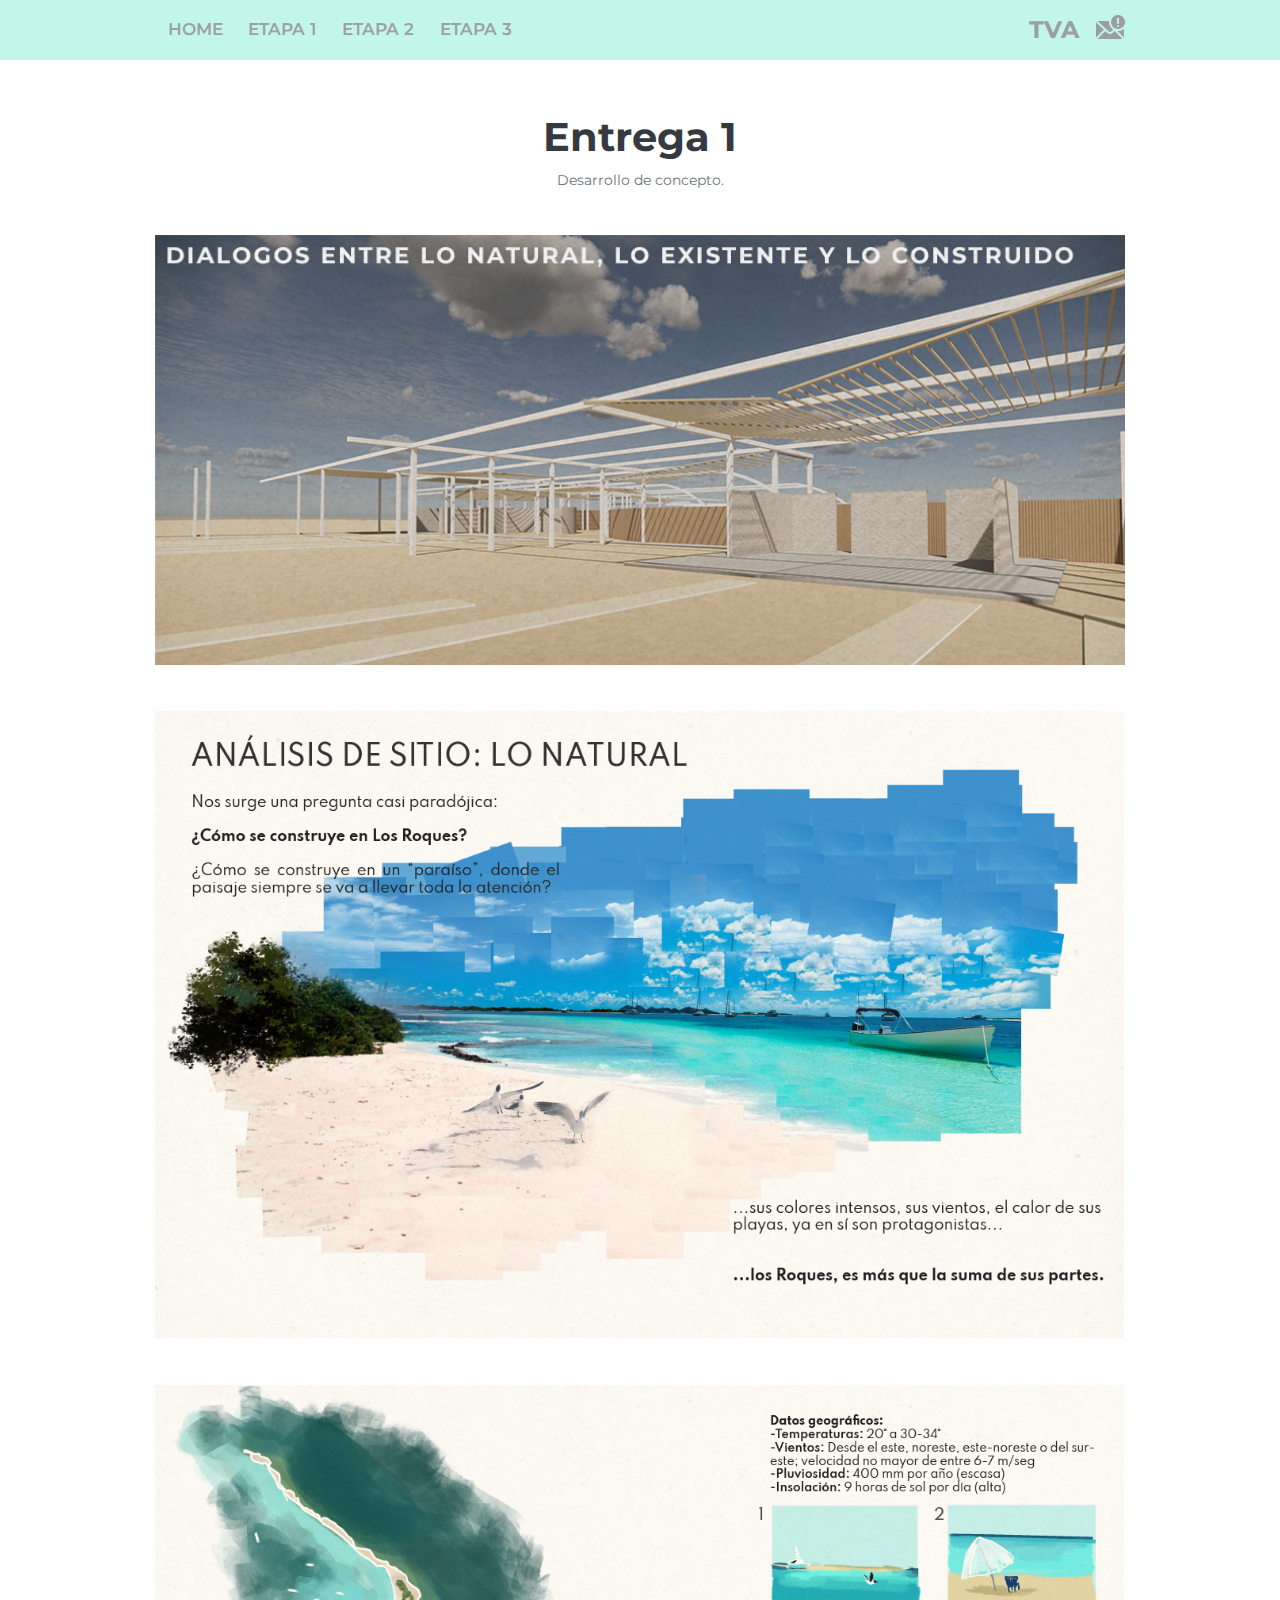
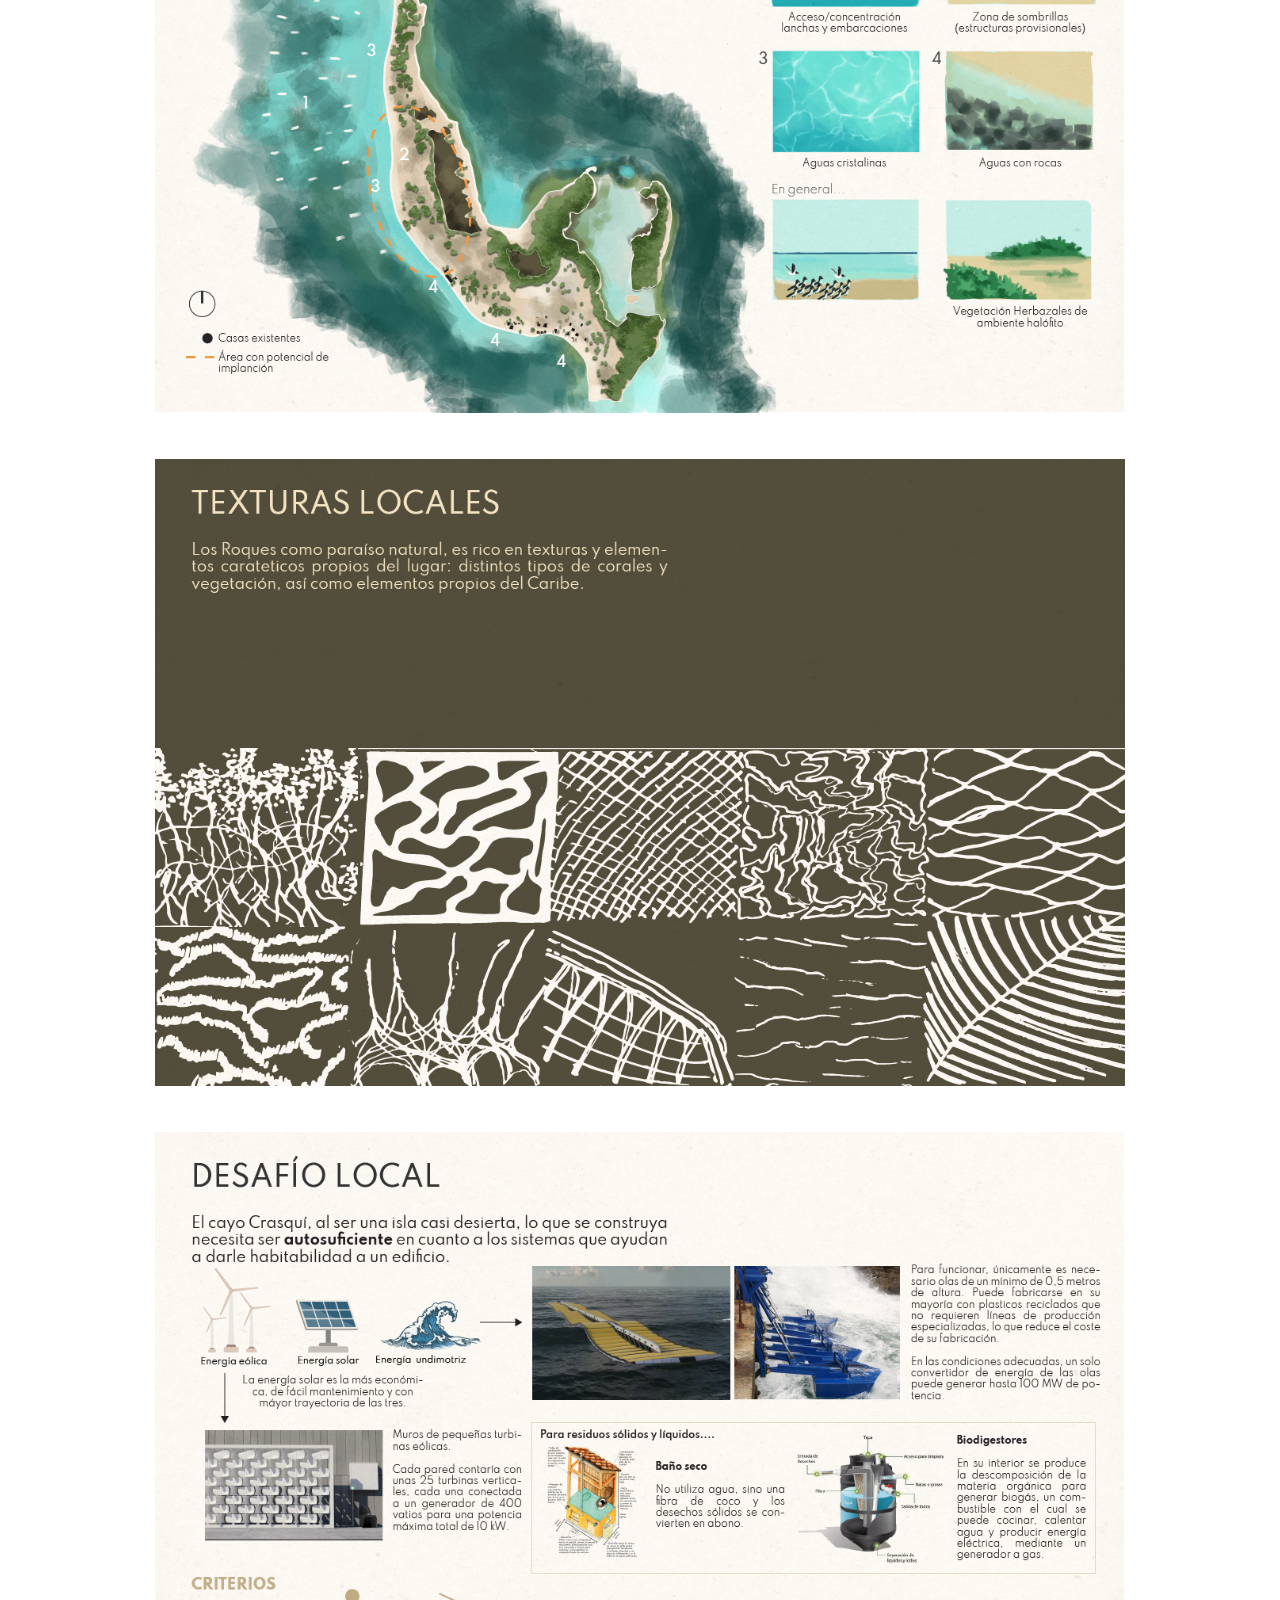
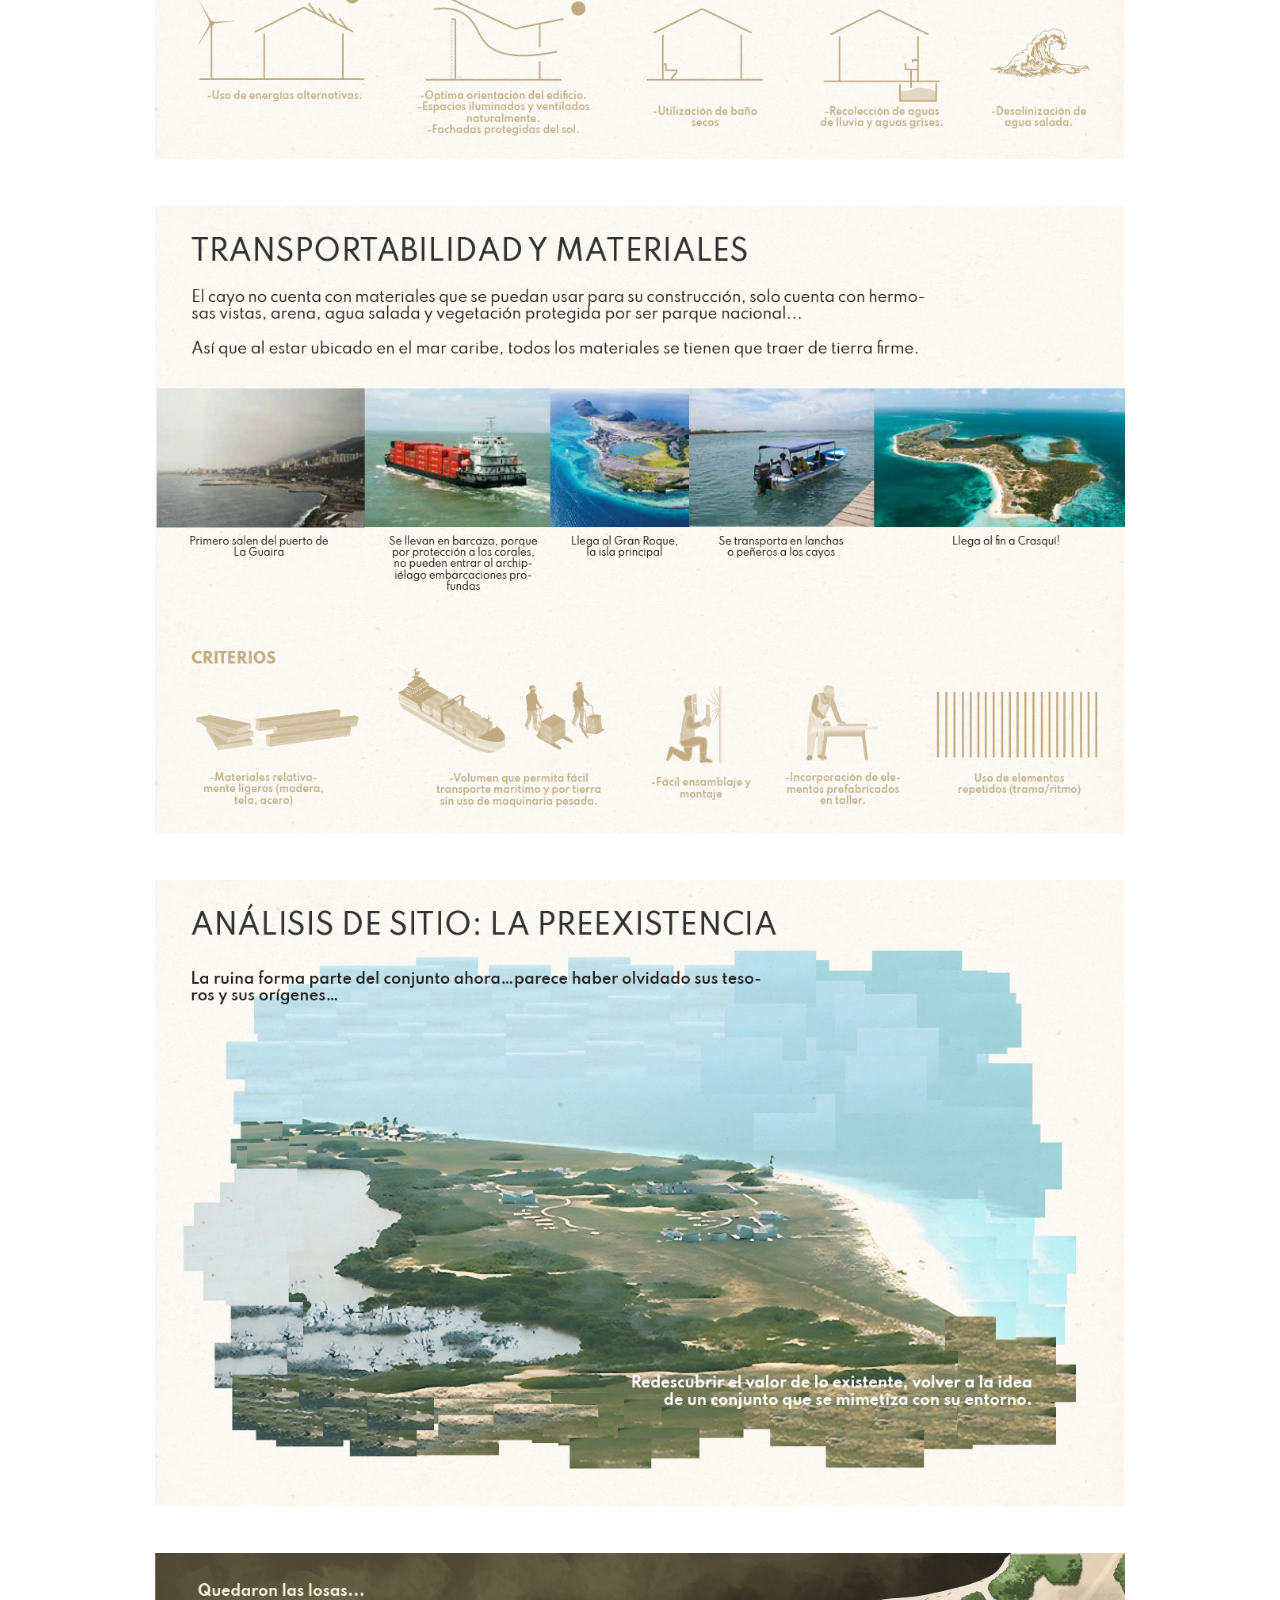
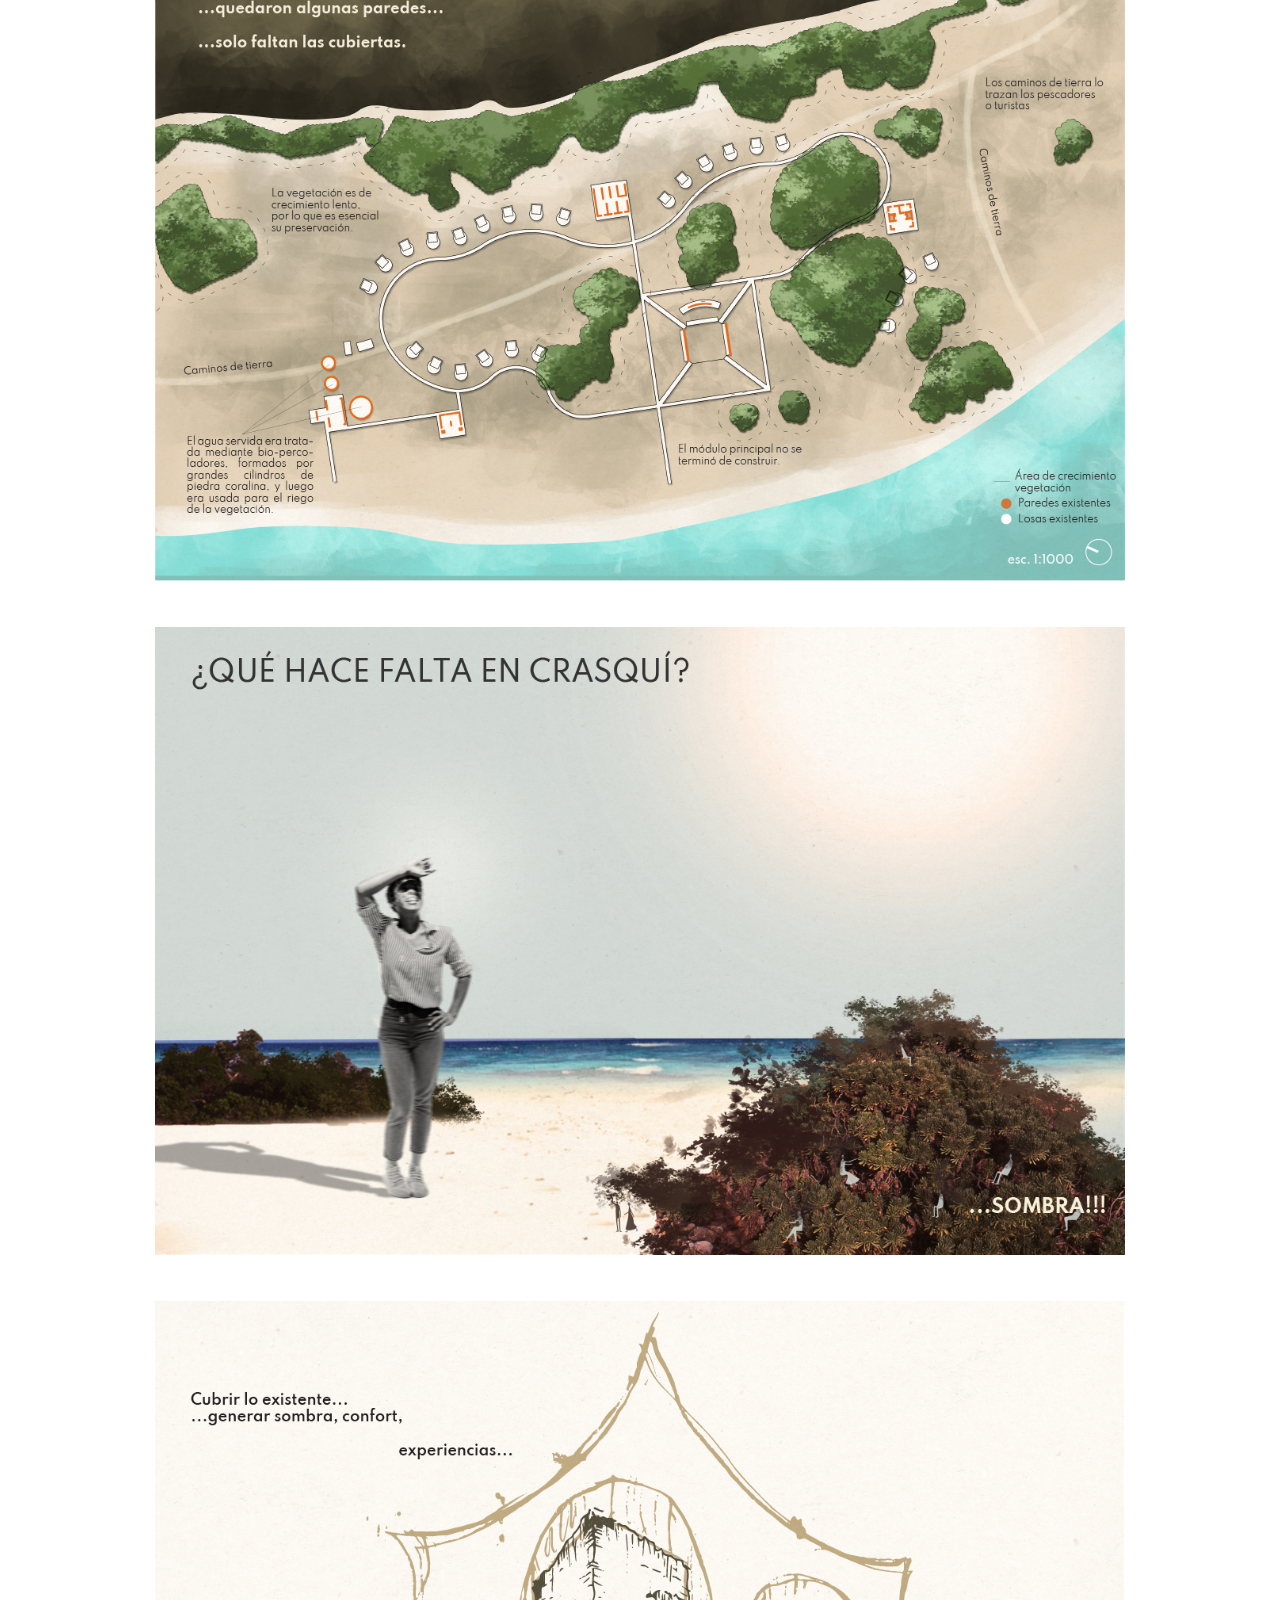
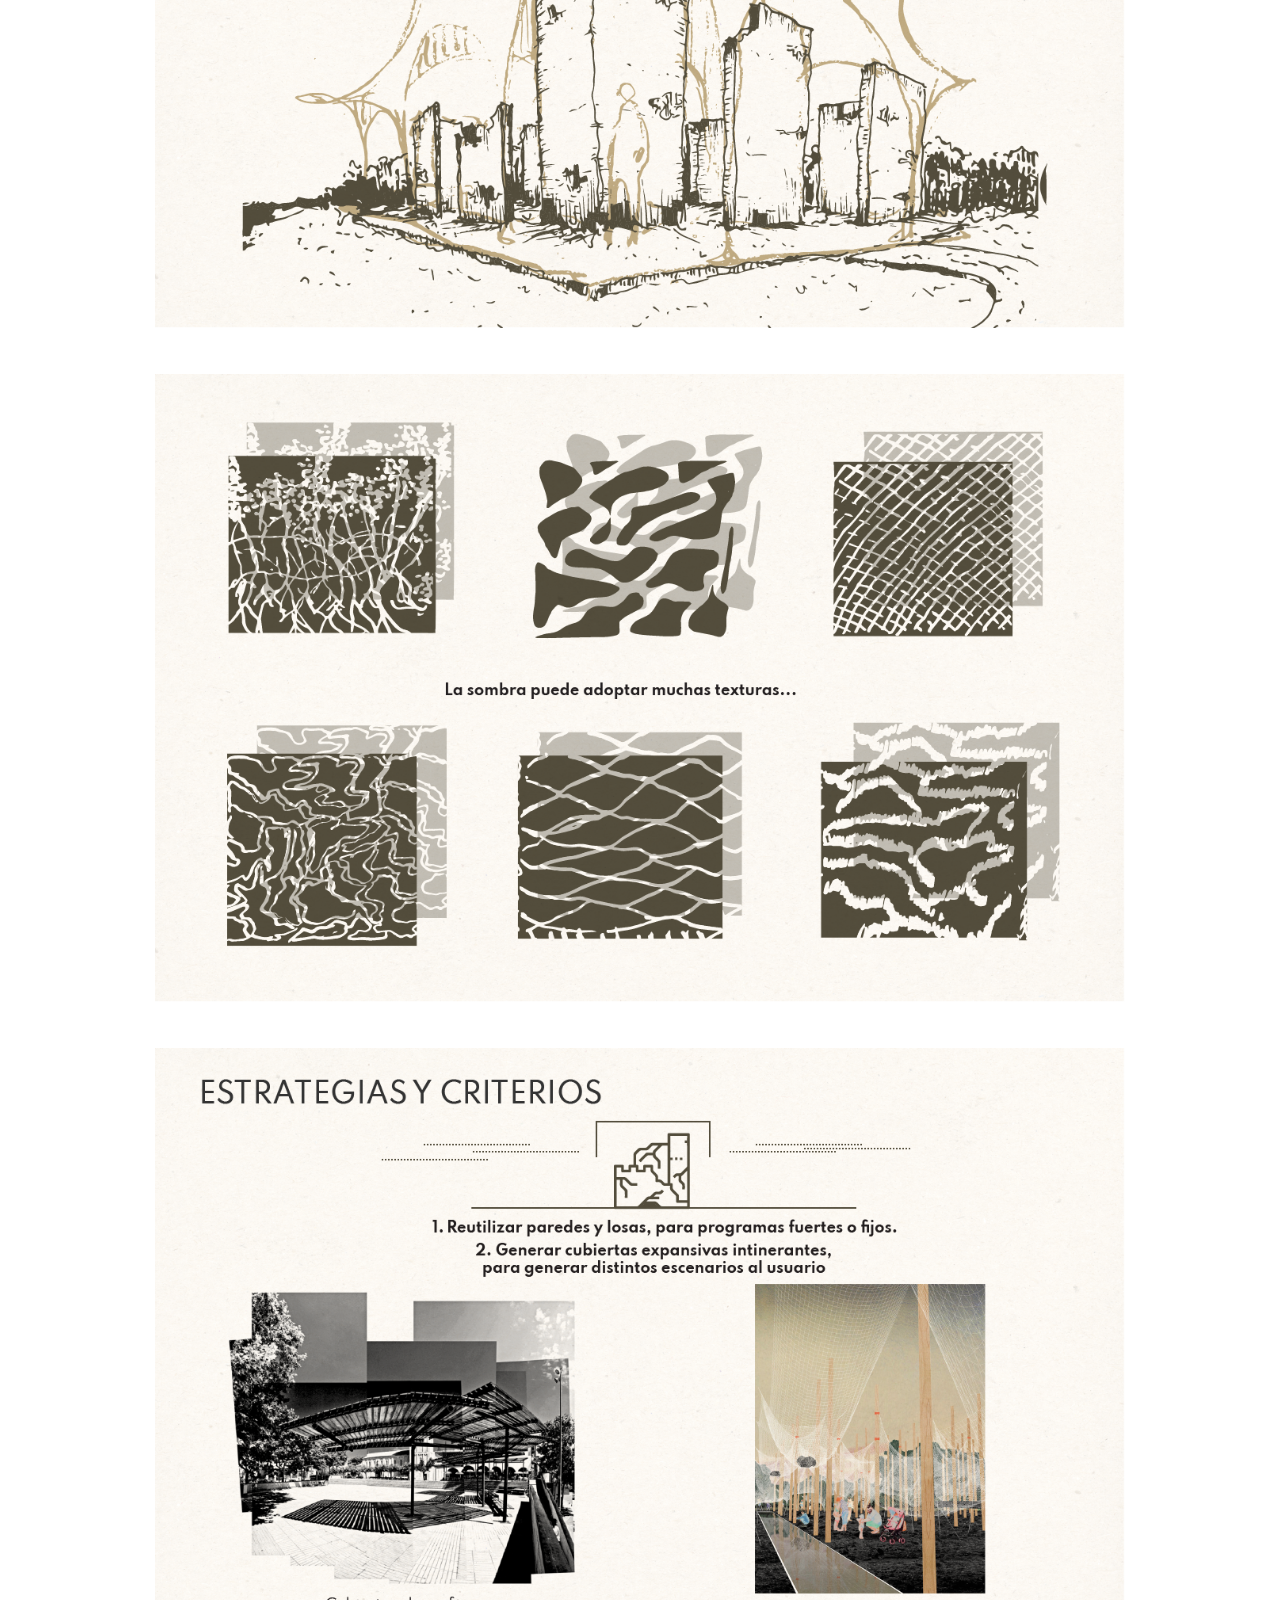
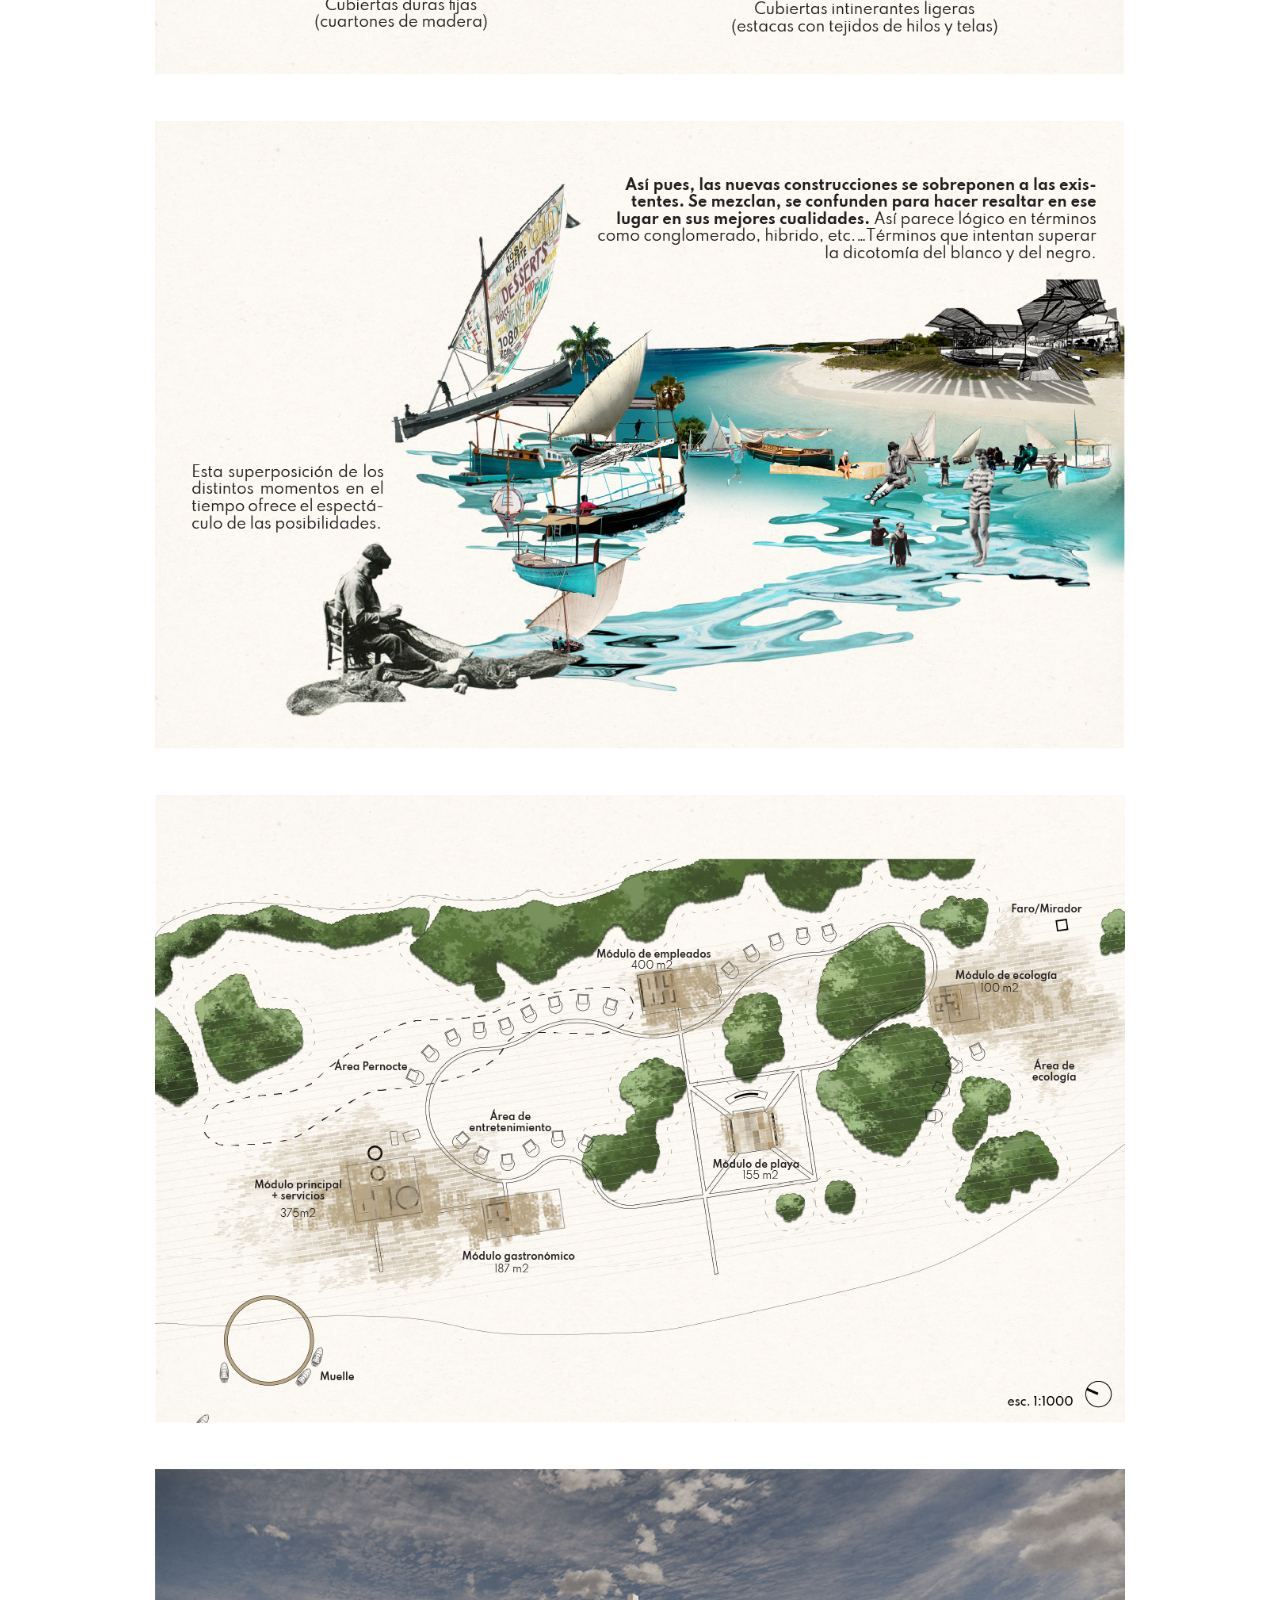
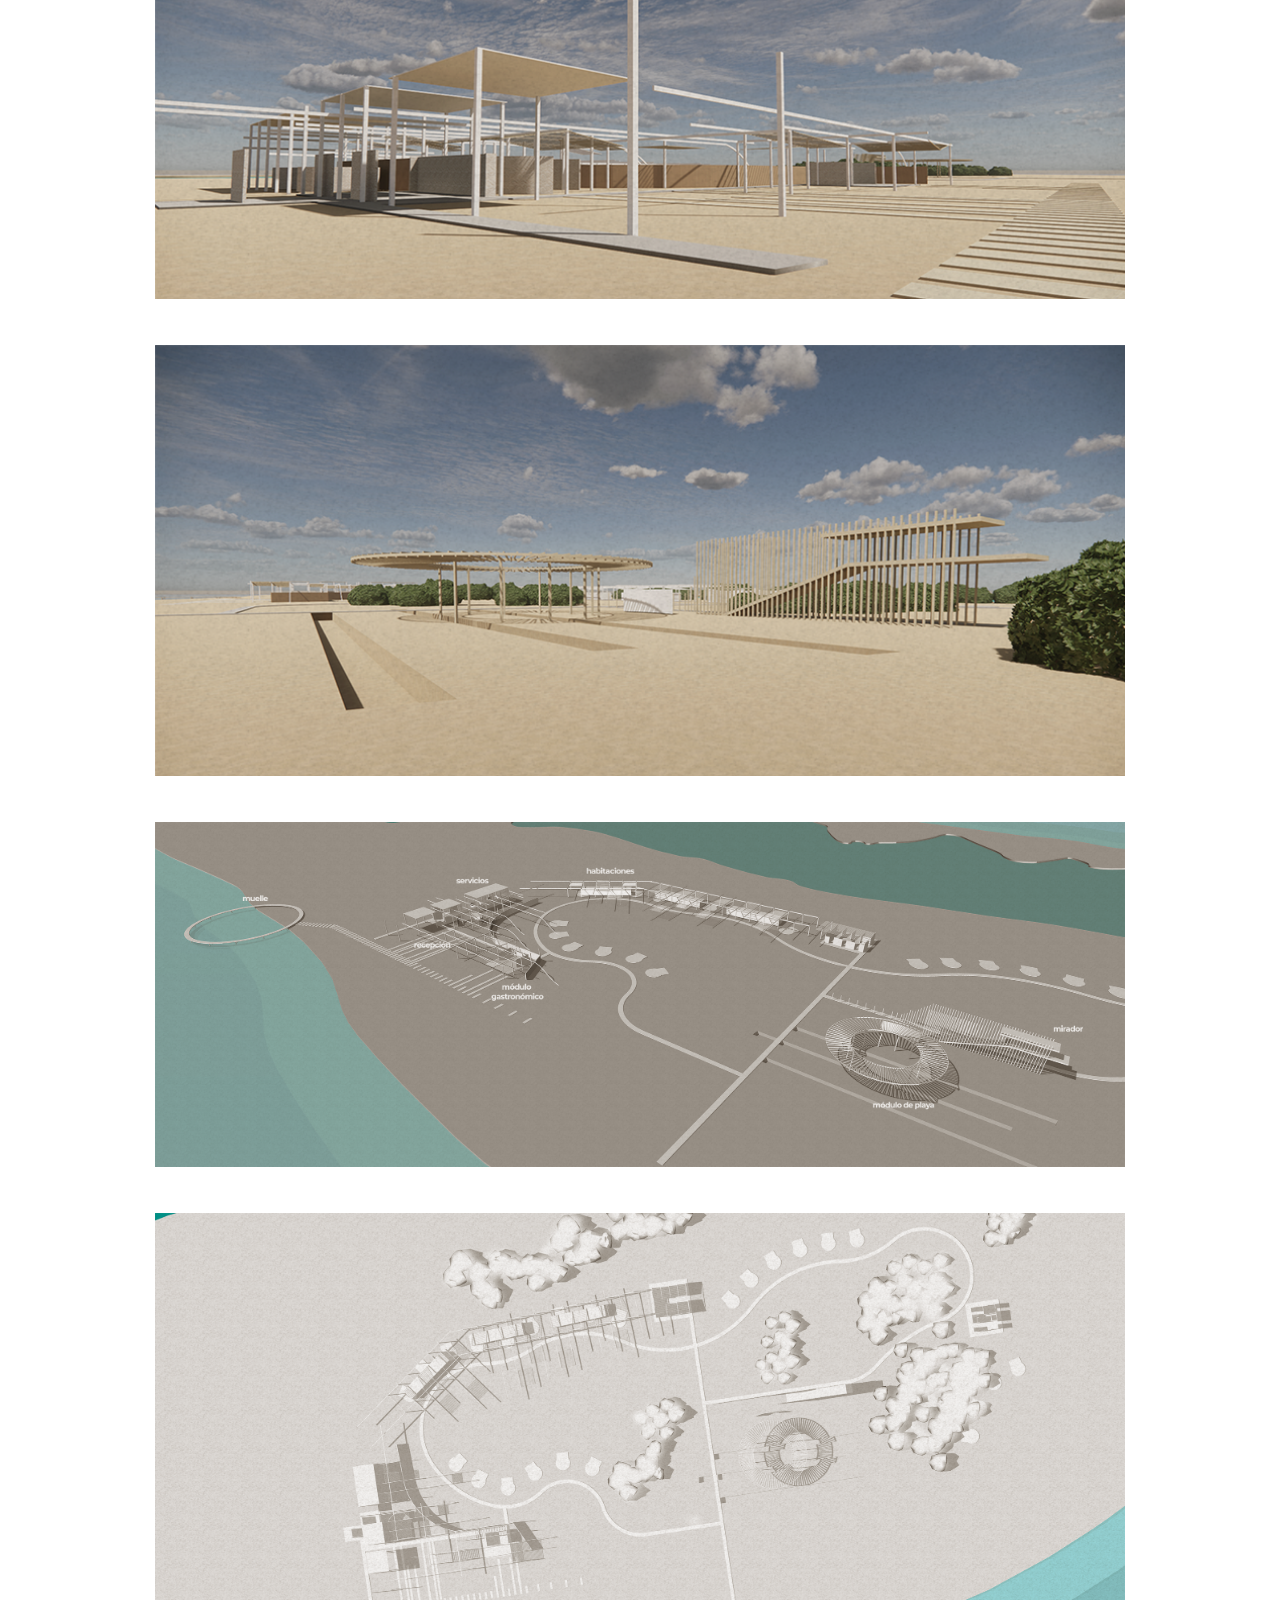
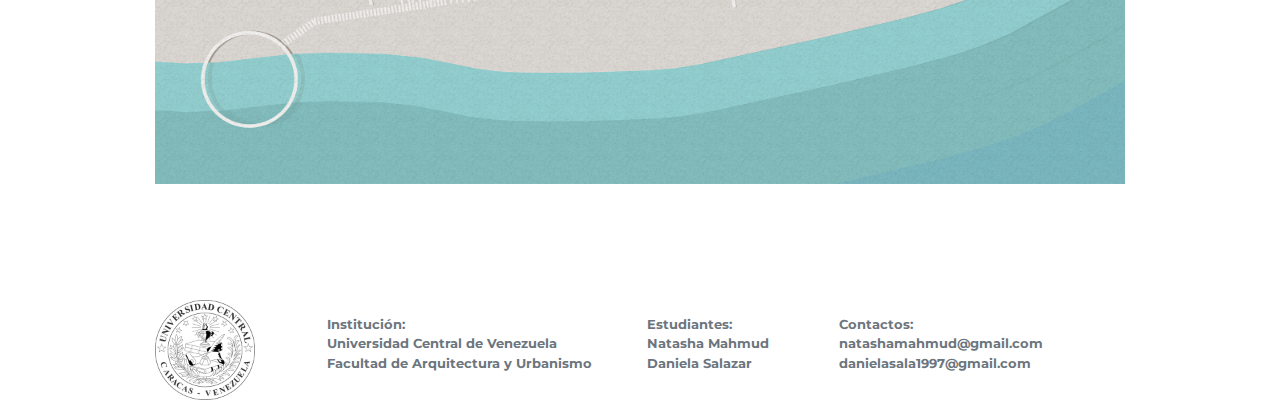
==== commit 18befcfb: "etapa 3 lote 1" ====
--- a/entrega-1.html
+++ b/entrega-1.html
@@ -48,6 +48,9 @@
                     <li class="nav-item">
                         <a class="nav-link" href="entrega-2.html">Etapa 2</a>
                     </li>
+                    <li class="nav-item">
+                        <a class="nav-link" href="entrega-3.html">Etapa 3</a>
+                    </li>
                 </ul>
             </div>
             <div class="logo">
--- a/assets/css/joeblog.css
+++ b/assets/css/joeblog.css
@@ -11668,10 +11668,10 @@
 
 .page-header {
   position: relative;
-  background: url(../imgs/Los-Roques-venezuela.jpg) no-repeat center top fixed;
+  background: url(../imgs/banner.jpg) no-repeat center top fixed;
   background-size: cover;
   height: 450px;
-  background-position-y: -4em
+  background-position-y: -15em
 }
 
 @media (max-width: 767.98px) {
@@ -11845,7 +11845,7 @@
 
 .logo{
   font-weight: bold;
-  color: white;
+  color: #9c9ea5;
   font-size: 24px;
 }
 
@@ -12227,7 +12227,26 @@
   background: url('../imgs/messages/DEVOLUCIONES-10.png') !important;
   background-size: cover !important;
 }
-
+.background-image-9{
+  background: url('../imgs/messages/DEVOLUCIONES-11.png') !important;
+  background-size: cover !important;
+}
+.background-image-10{
+  background: url('../imgs/messages/DEVOLUCIONES-12.png') !important;
+  background-size: cover !important;
+}
+.background-image-11{
+  background: url('../imgs/messages/DEVOLUCIONES-13.png') !important;
+  background-size: cover !important;
+}
+.background-image-12{
+  background: url('../imgs/messages/DEVOLUCIONES-14.png') !important;
+  background-size: cover !important;
+}
+.background-image-13{
+  background: url('../imgs/messages/DEVOLUCIONES-15.png') !important;
+  background-size: cover !important;
+}
 .show{
   display: block;
 }
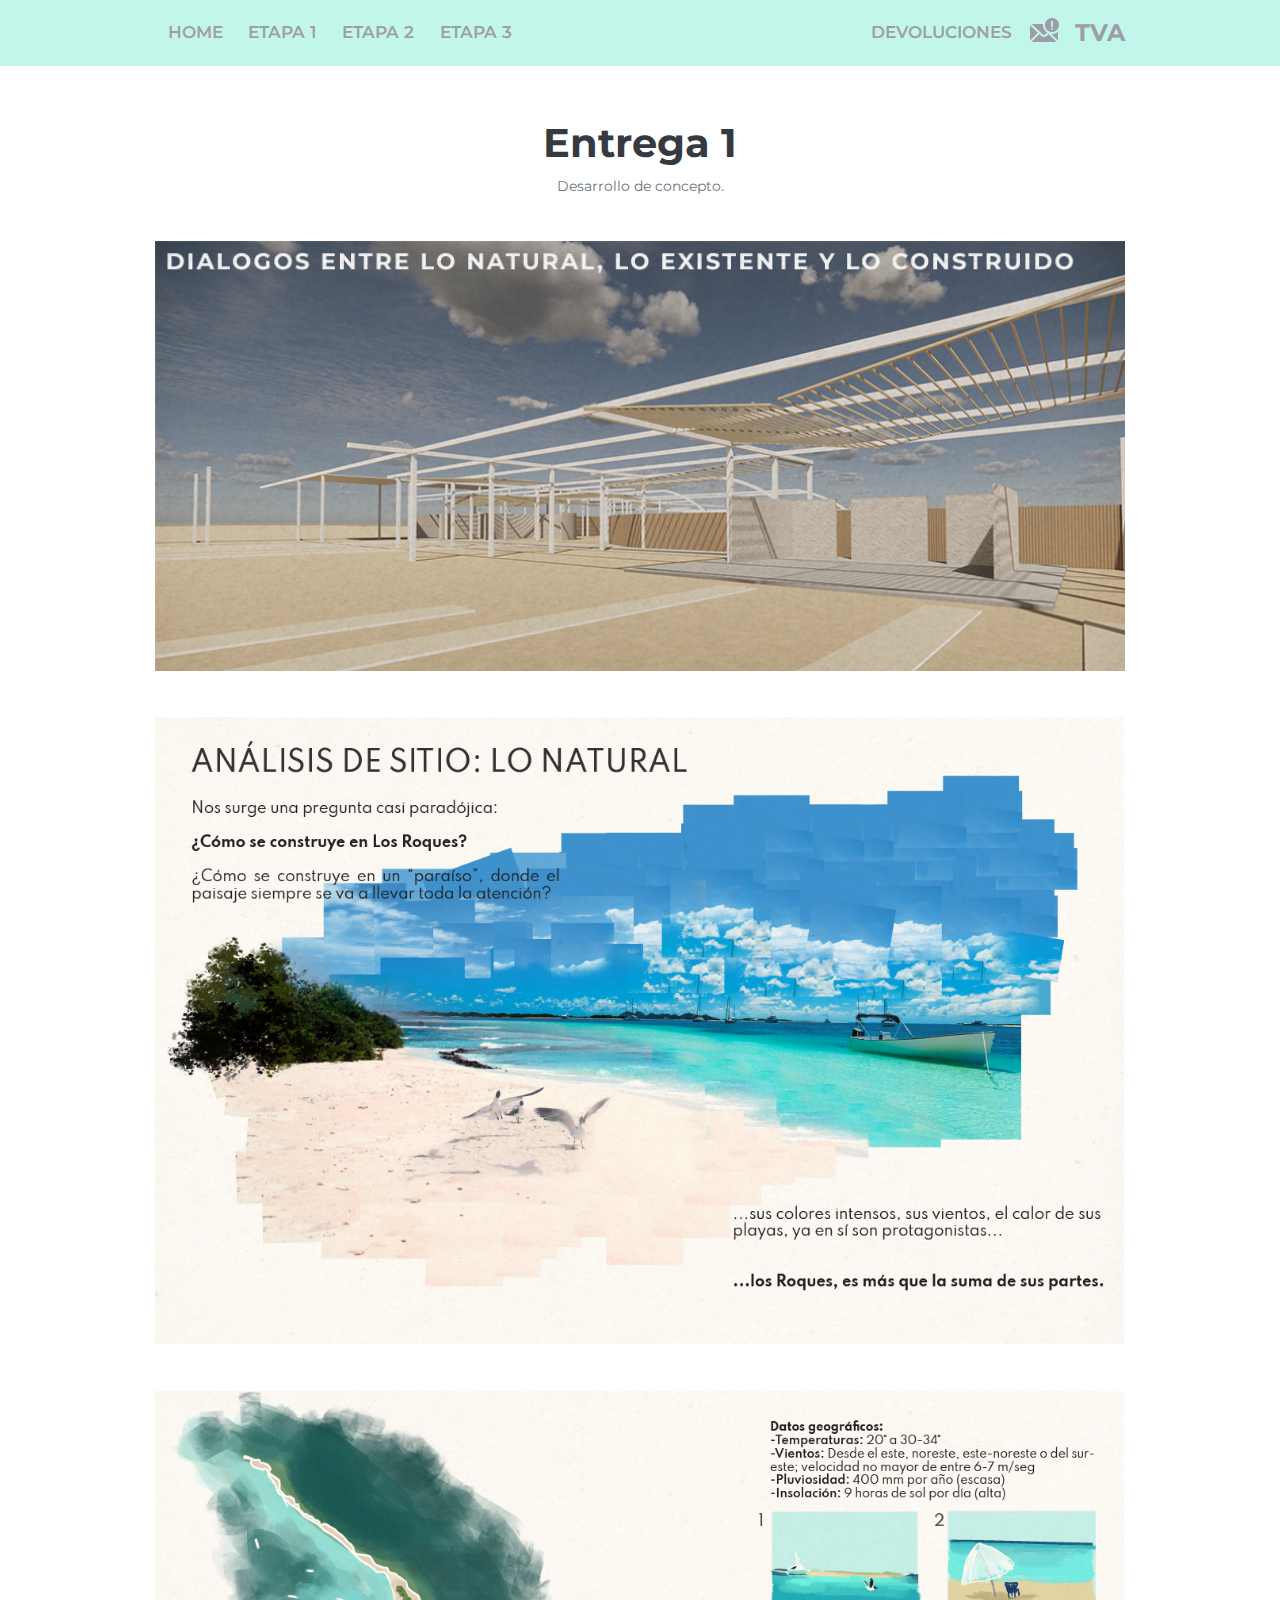
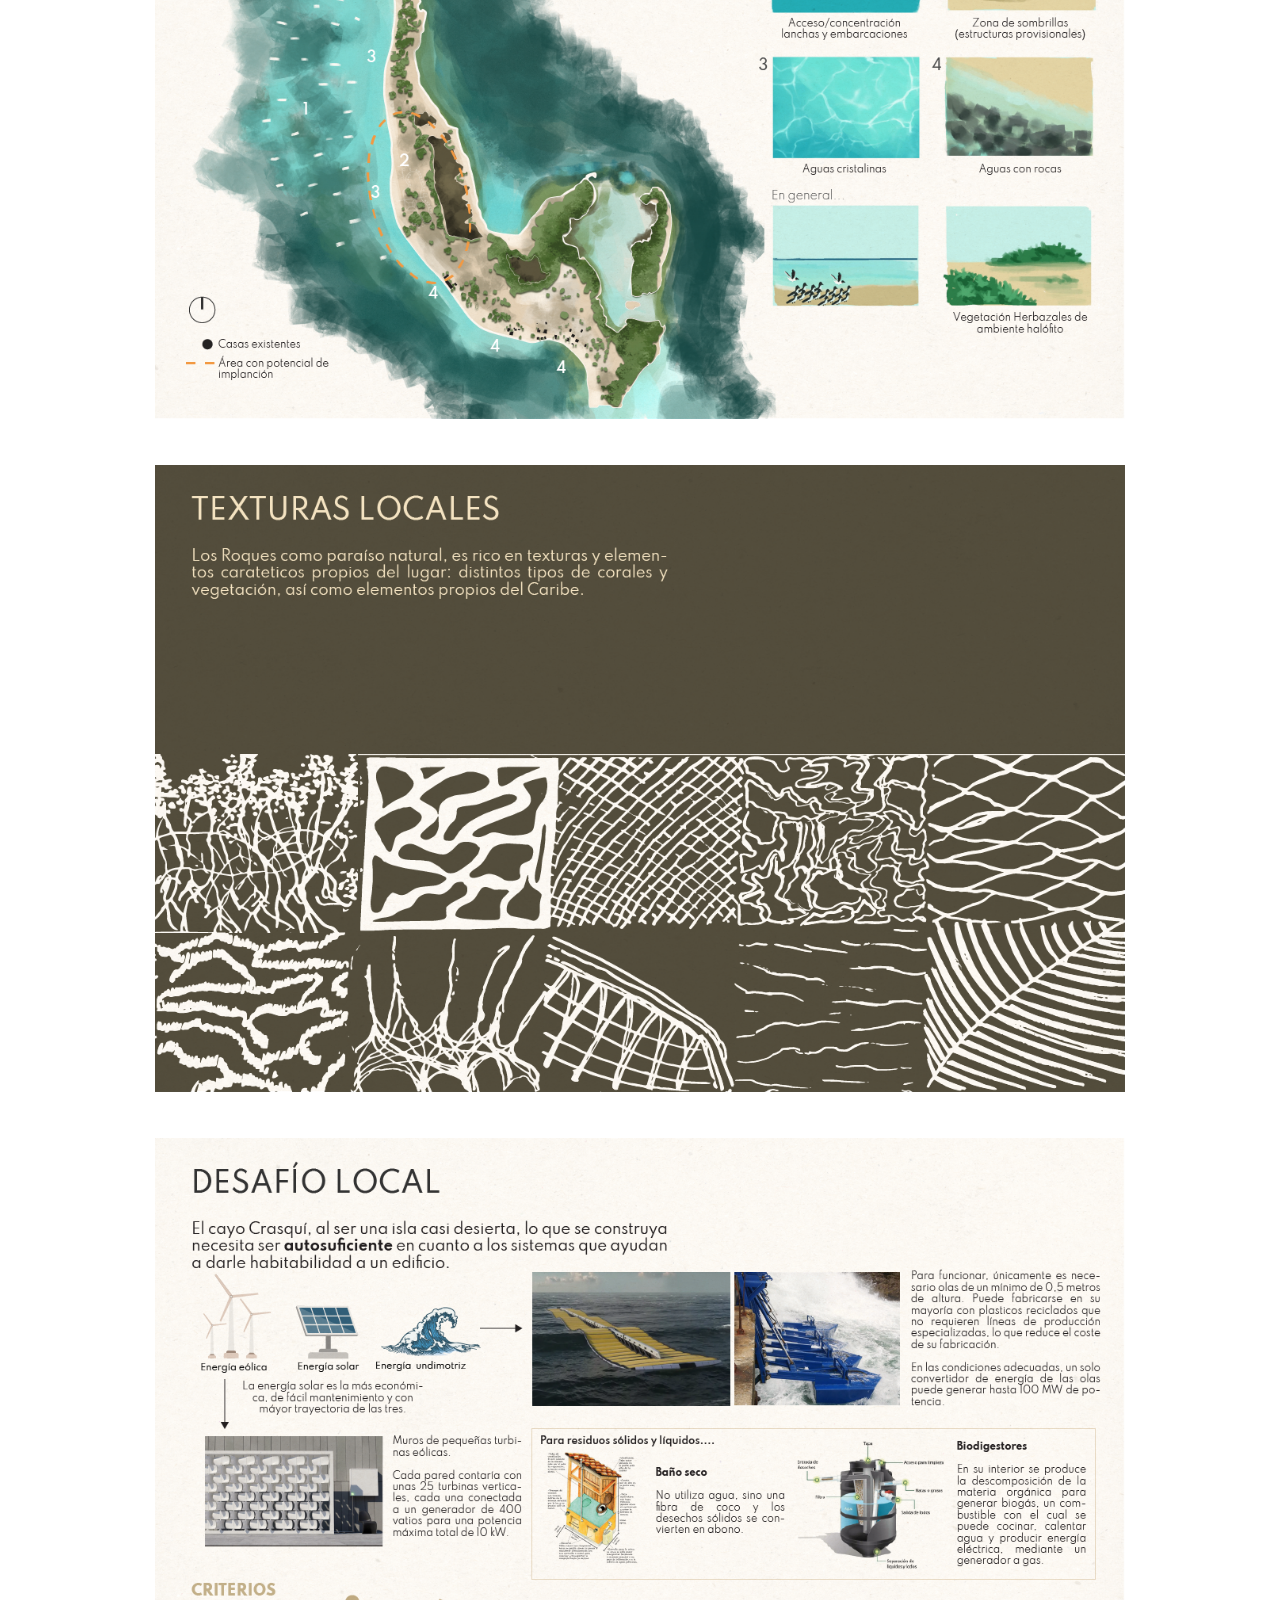
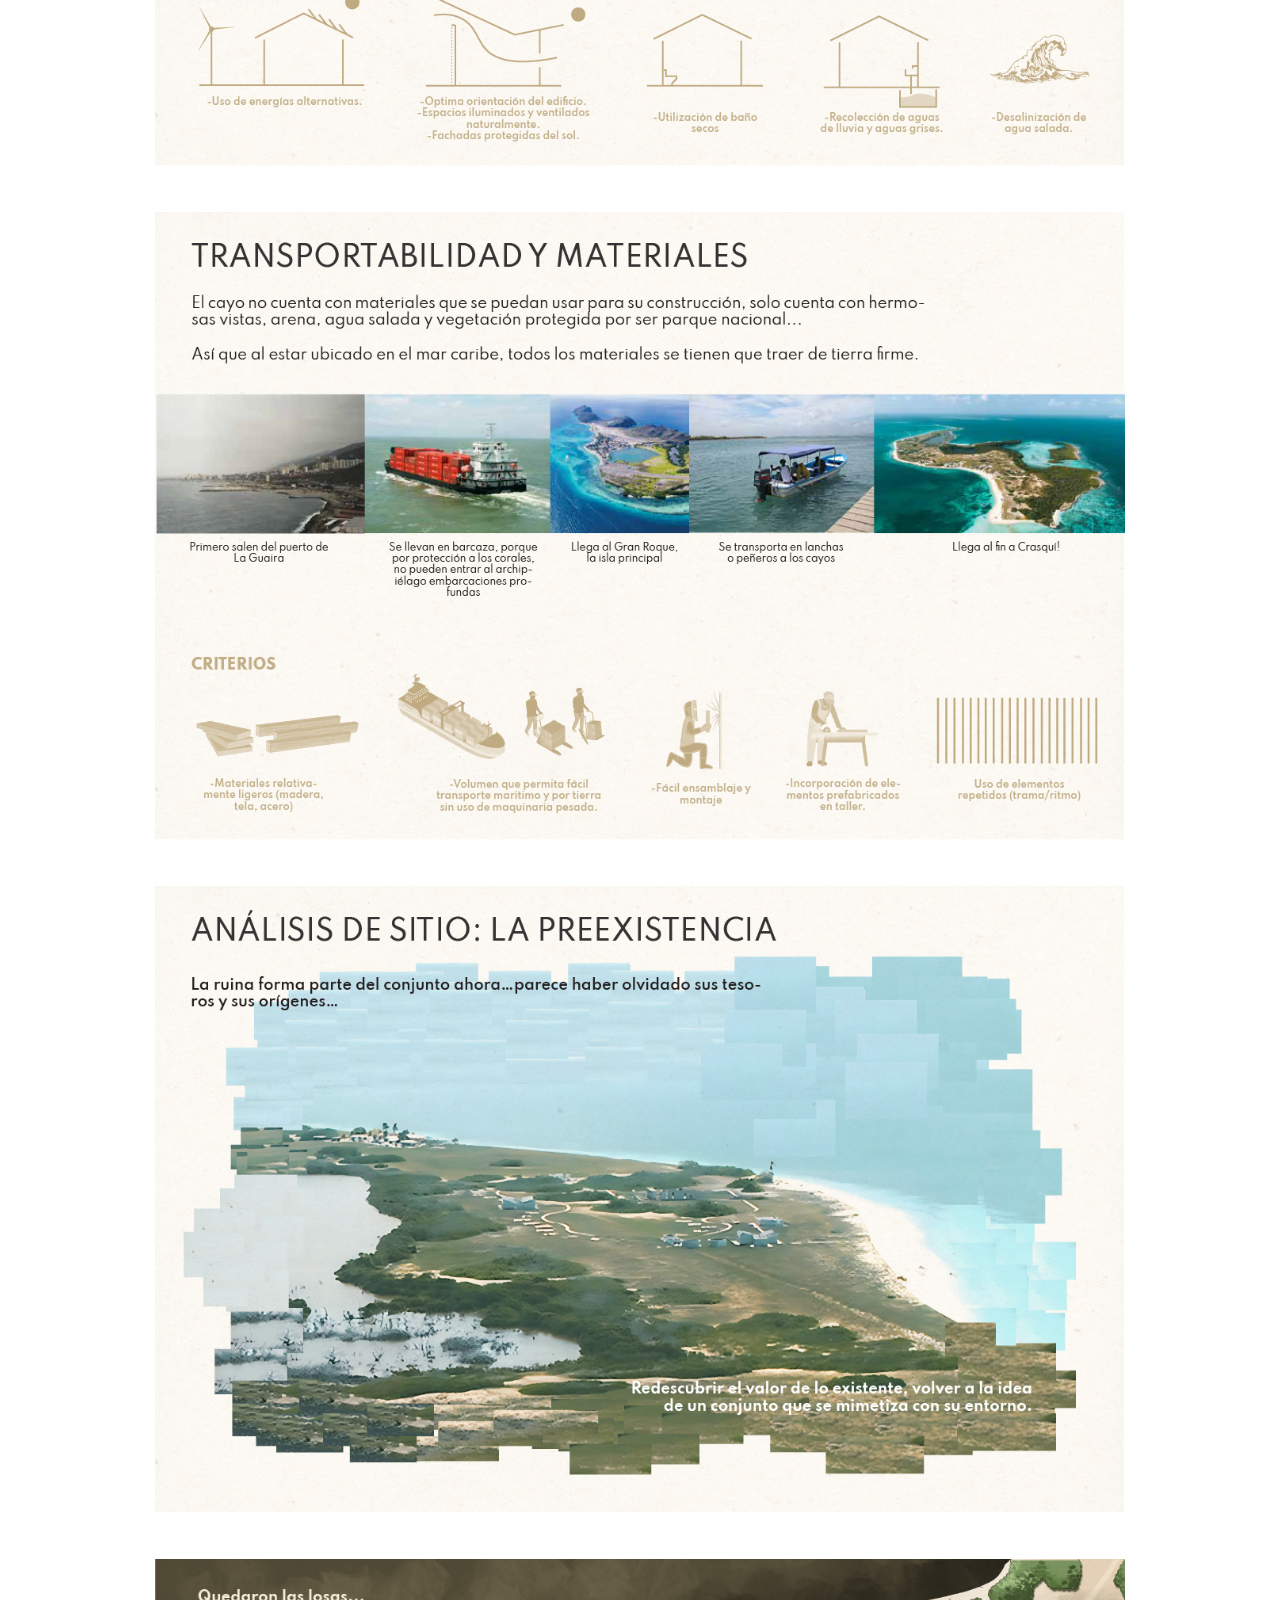
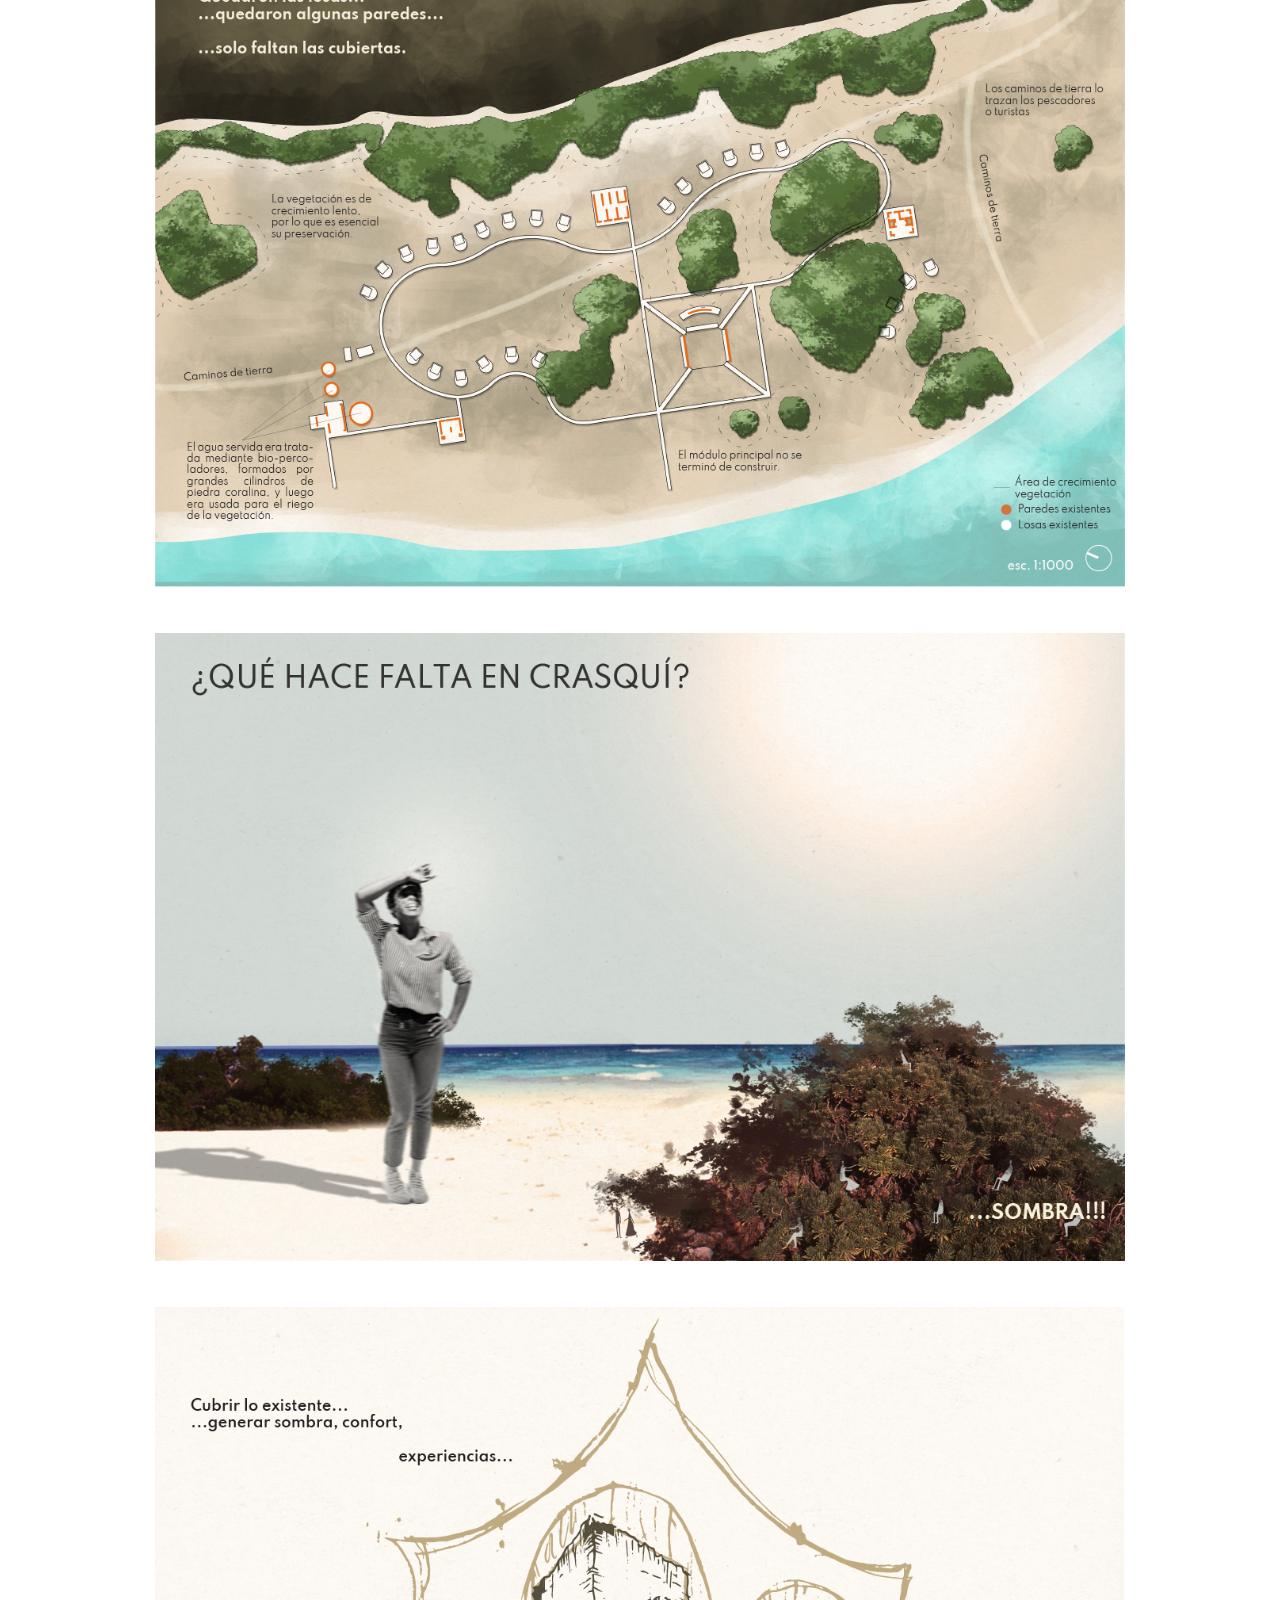
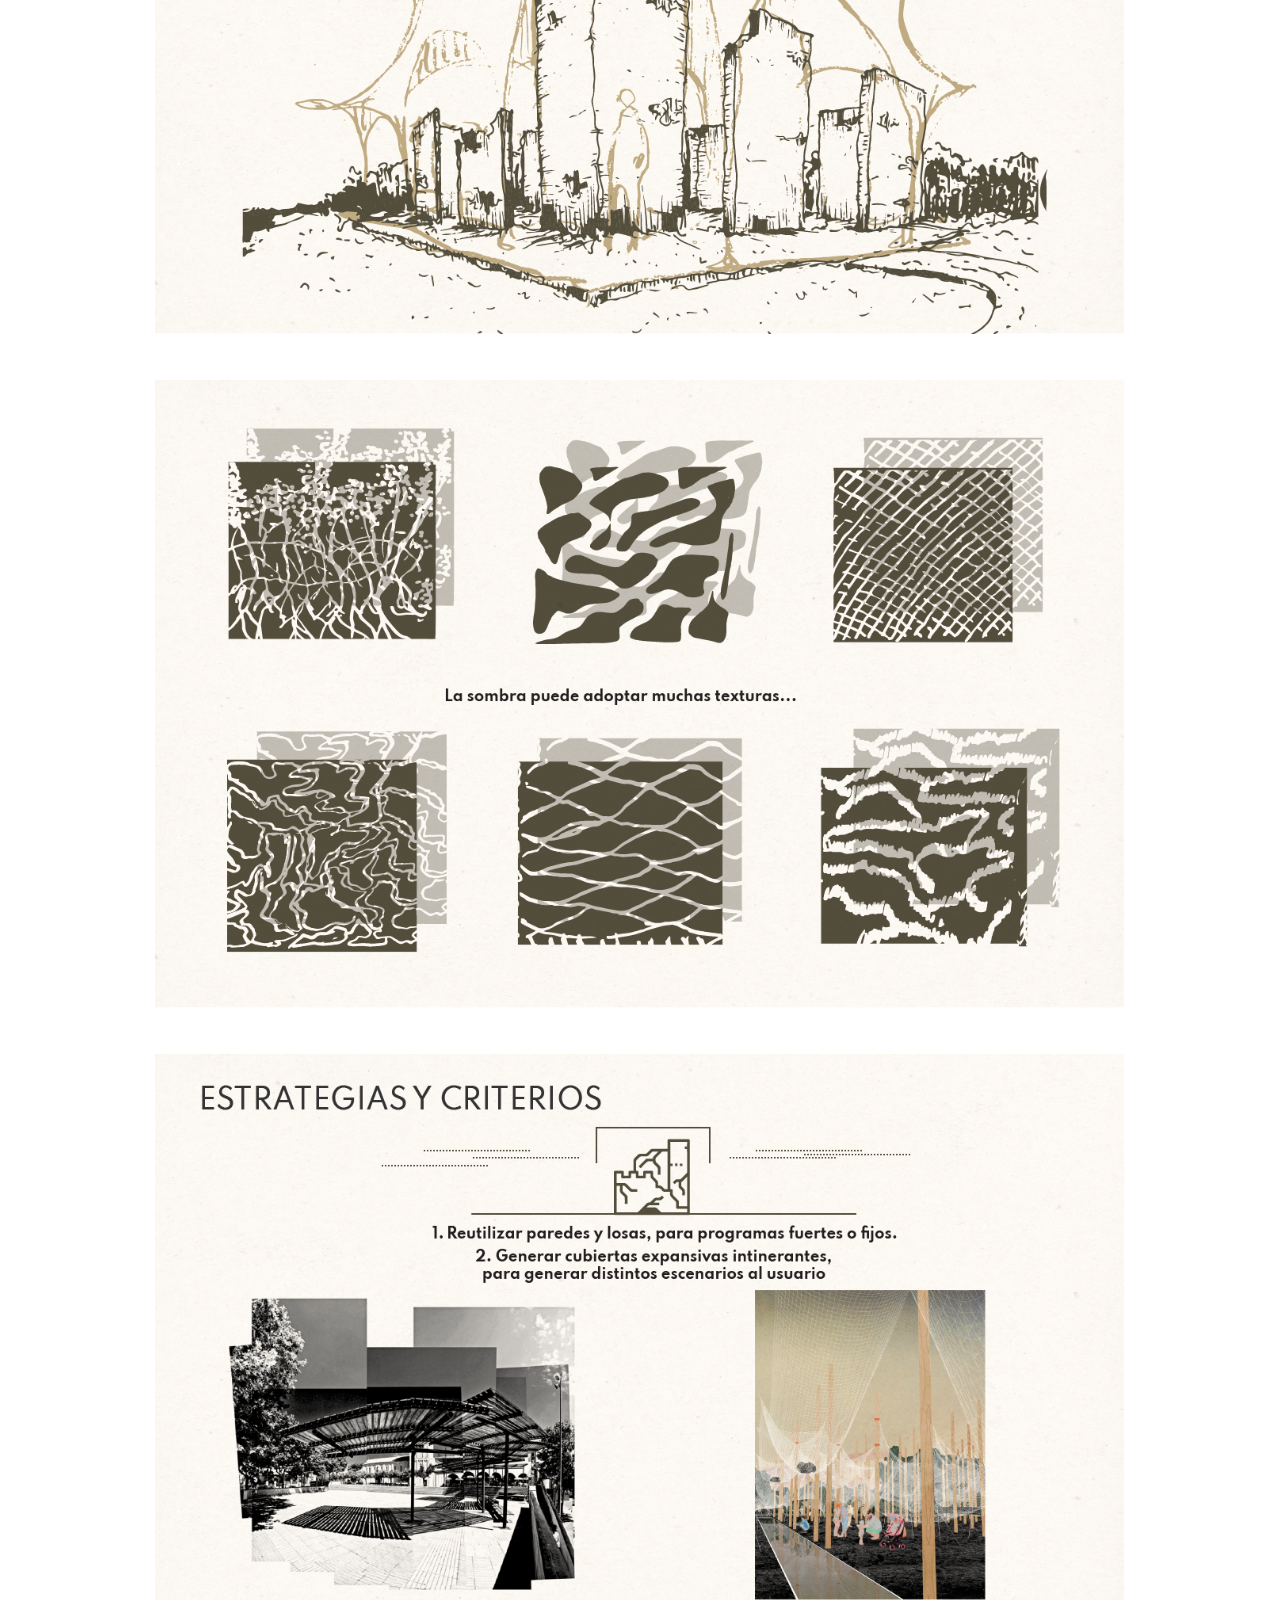
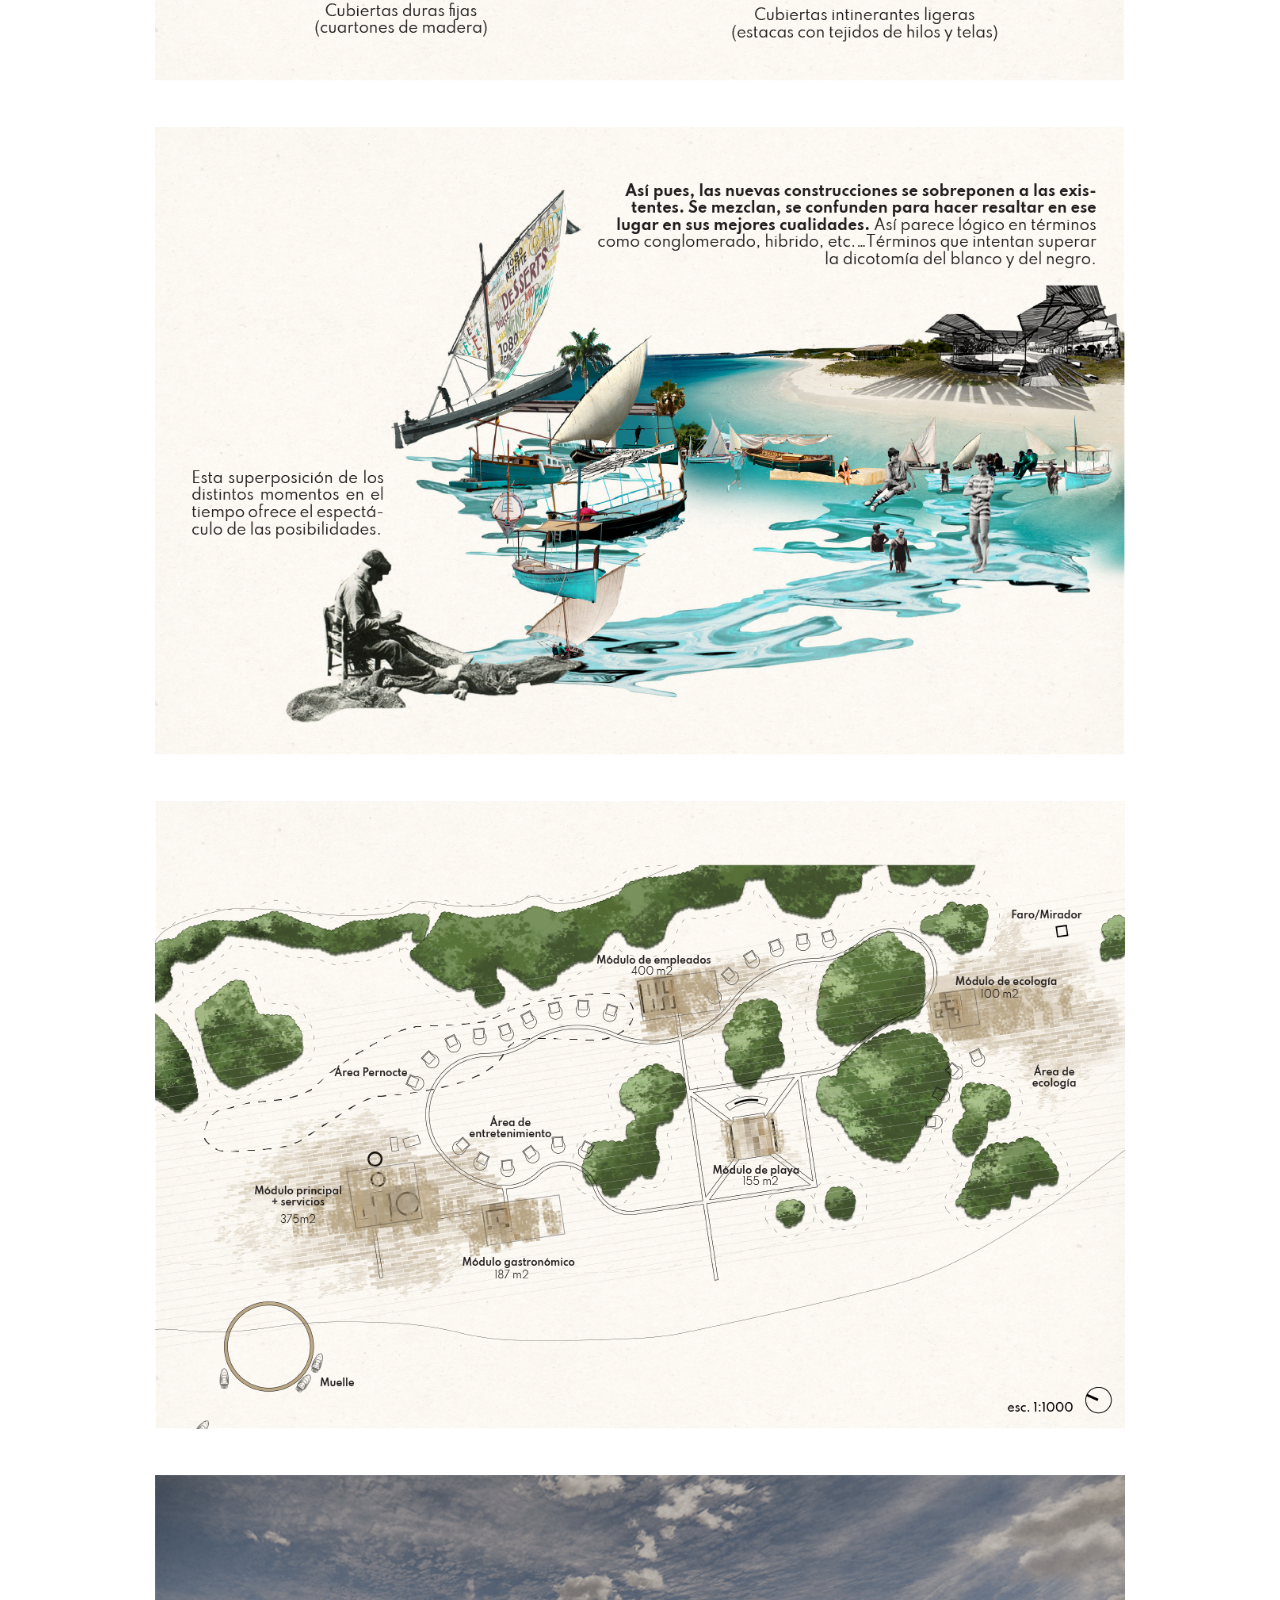
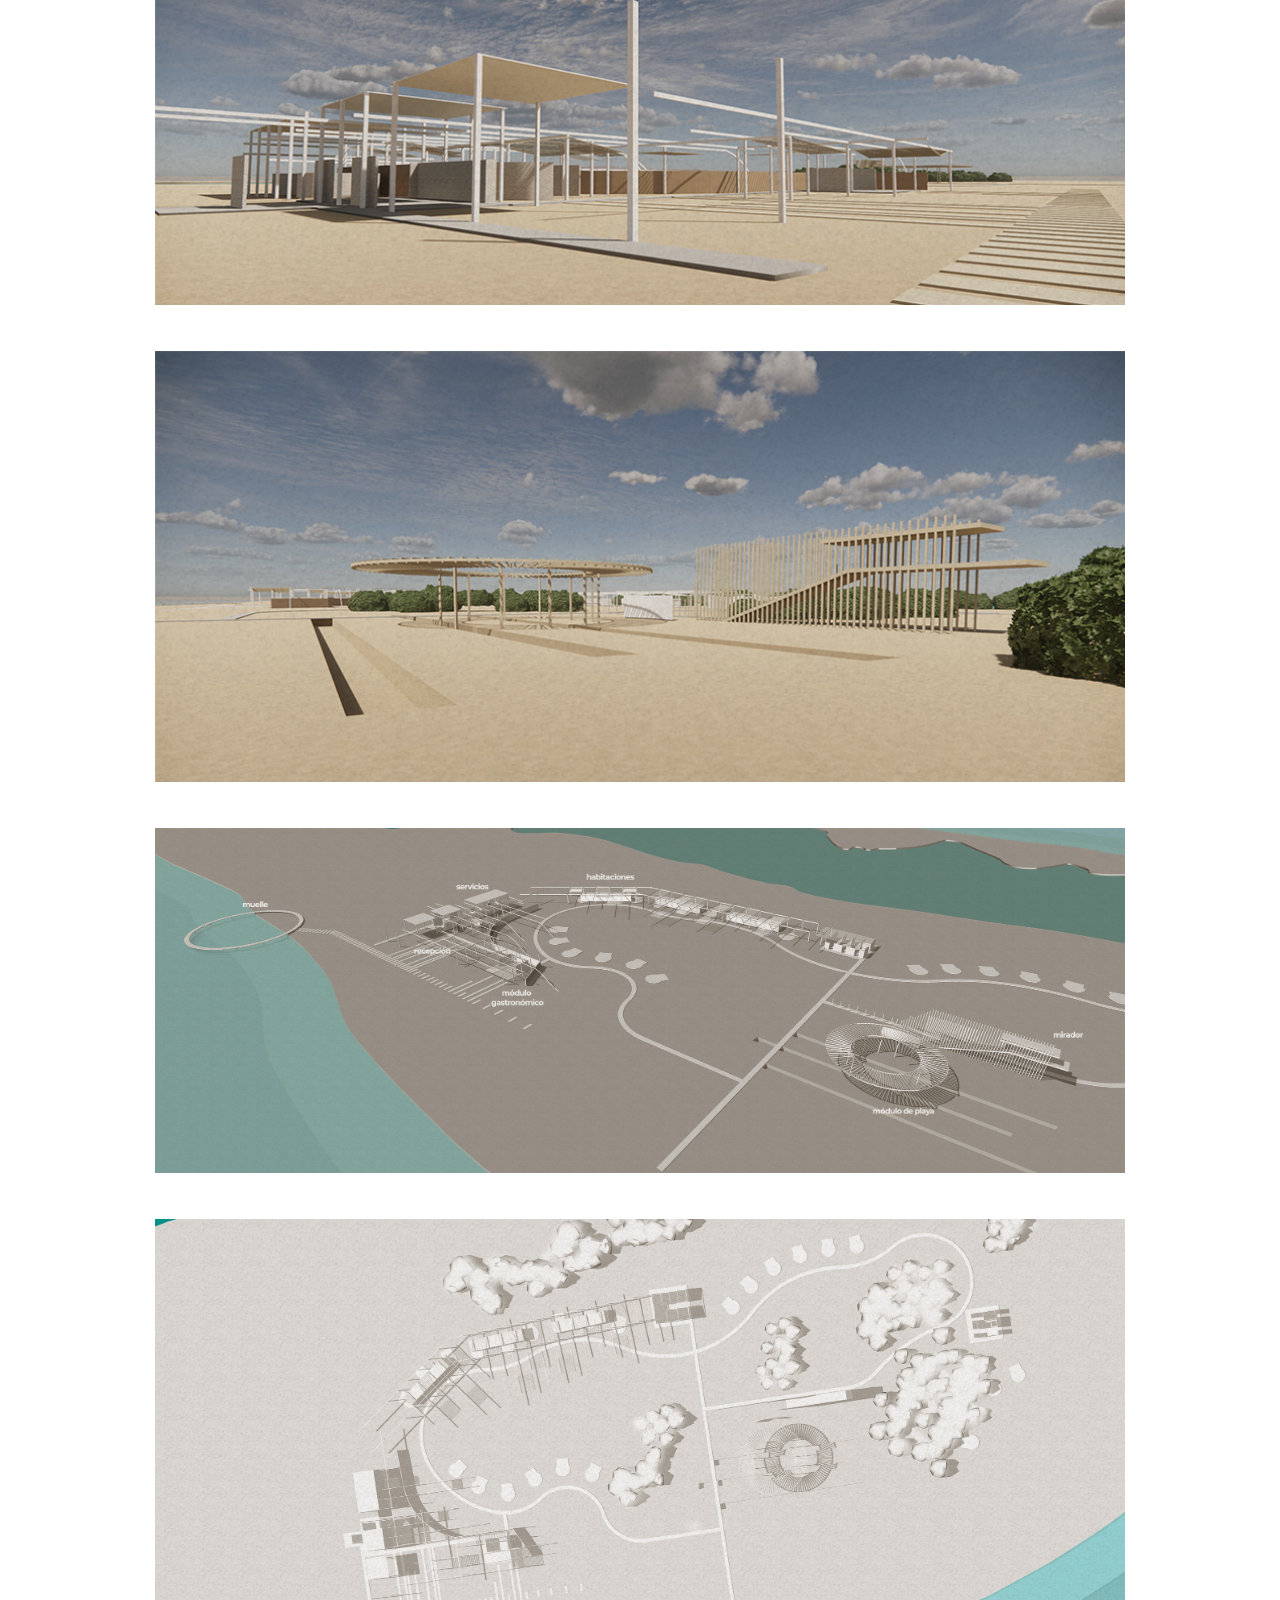
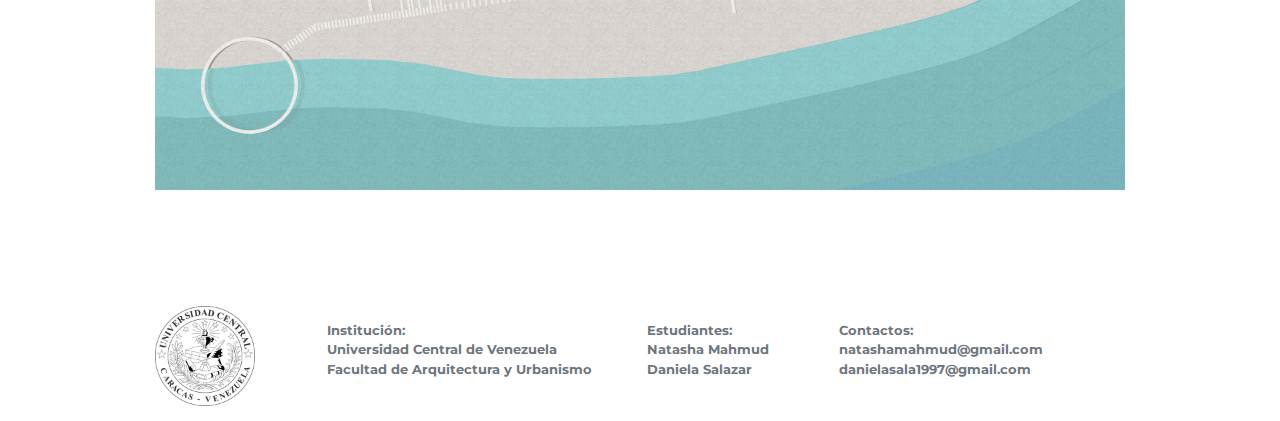
==== commit 03e6e784: "prueba devoluciones" ====
--- a/entrega-1.html
+++ b/entrega-1.html
@@ -53,11 +53,13 @@
                     </li>
                 </ul>
             </div>
+            <div class="nav-link devoluciones" id="notification">
+                devoluciones
+                <img src="./assets/imgs/notification.png" style="margin-left:1em; cursor:pointer;"/>
+            </div>
             <div class="logo">
                 TVA
             </div>
-            <img id="notification" src="./assets/imgs/notification.png" style="margin-left:1em; cursor:pointer;"/>
-            
         </div>
     </nav>
     <!-- End Of Page Second Navigation -->
--- a/assets/css/joeblog.css
+++ b/assets/css/joeblog.css
@@ -12253,4 +12253,15 @@
 
 .hide{
   display: none;
+}
+
+.devoluciones{
+  color: rgb(156 157 163 / 99%);
+  text-transform: uppercase;
+  display: flex;
+  justify-content: center;
+  align-items: center;
+  font-size: 17px;
+  font-weight: 600;
+  cursor: pointer;
 }